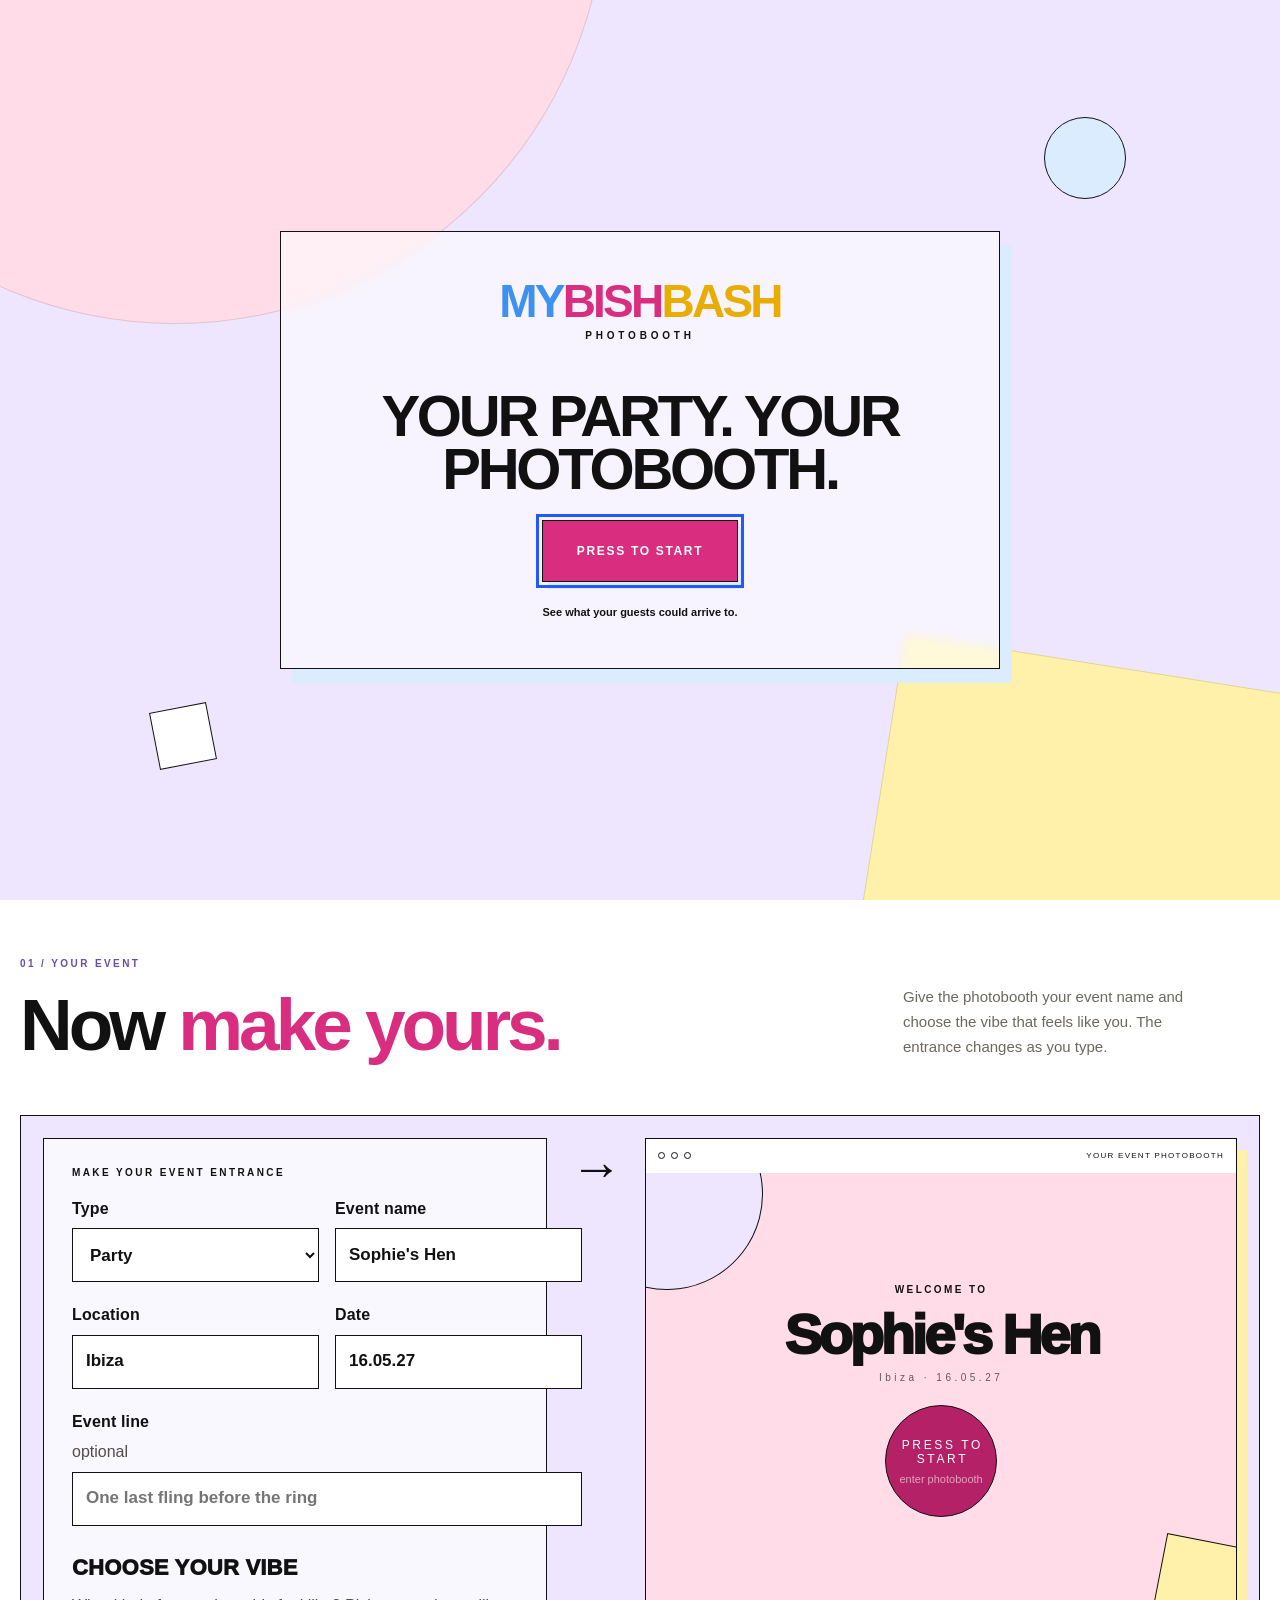
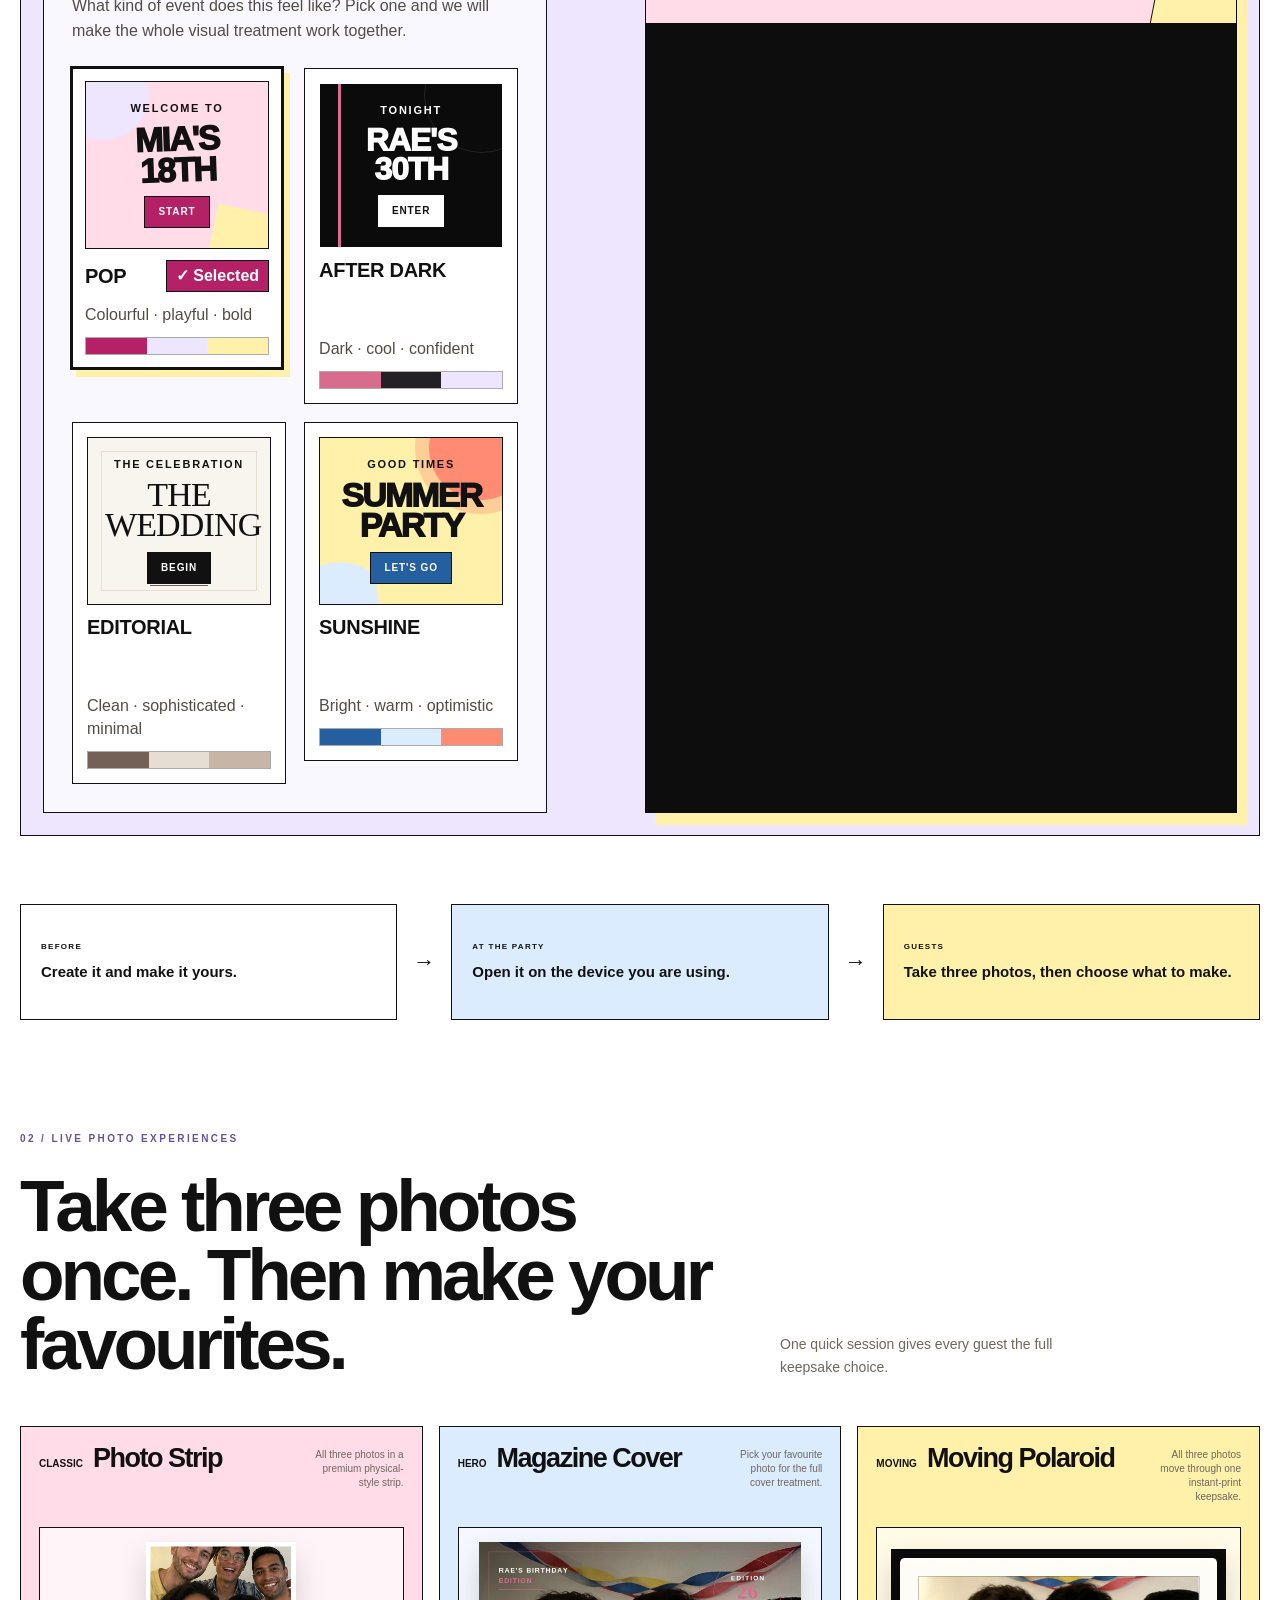
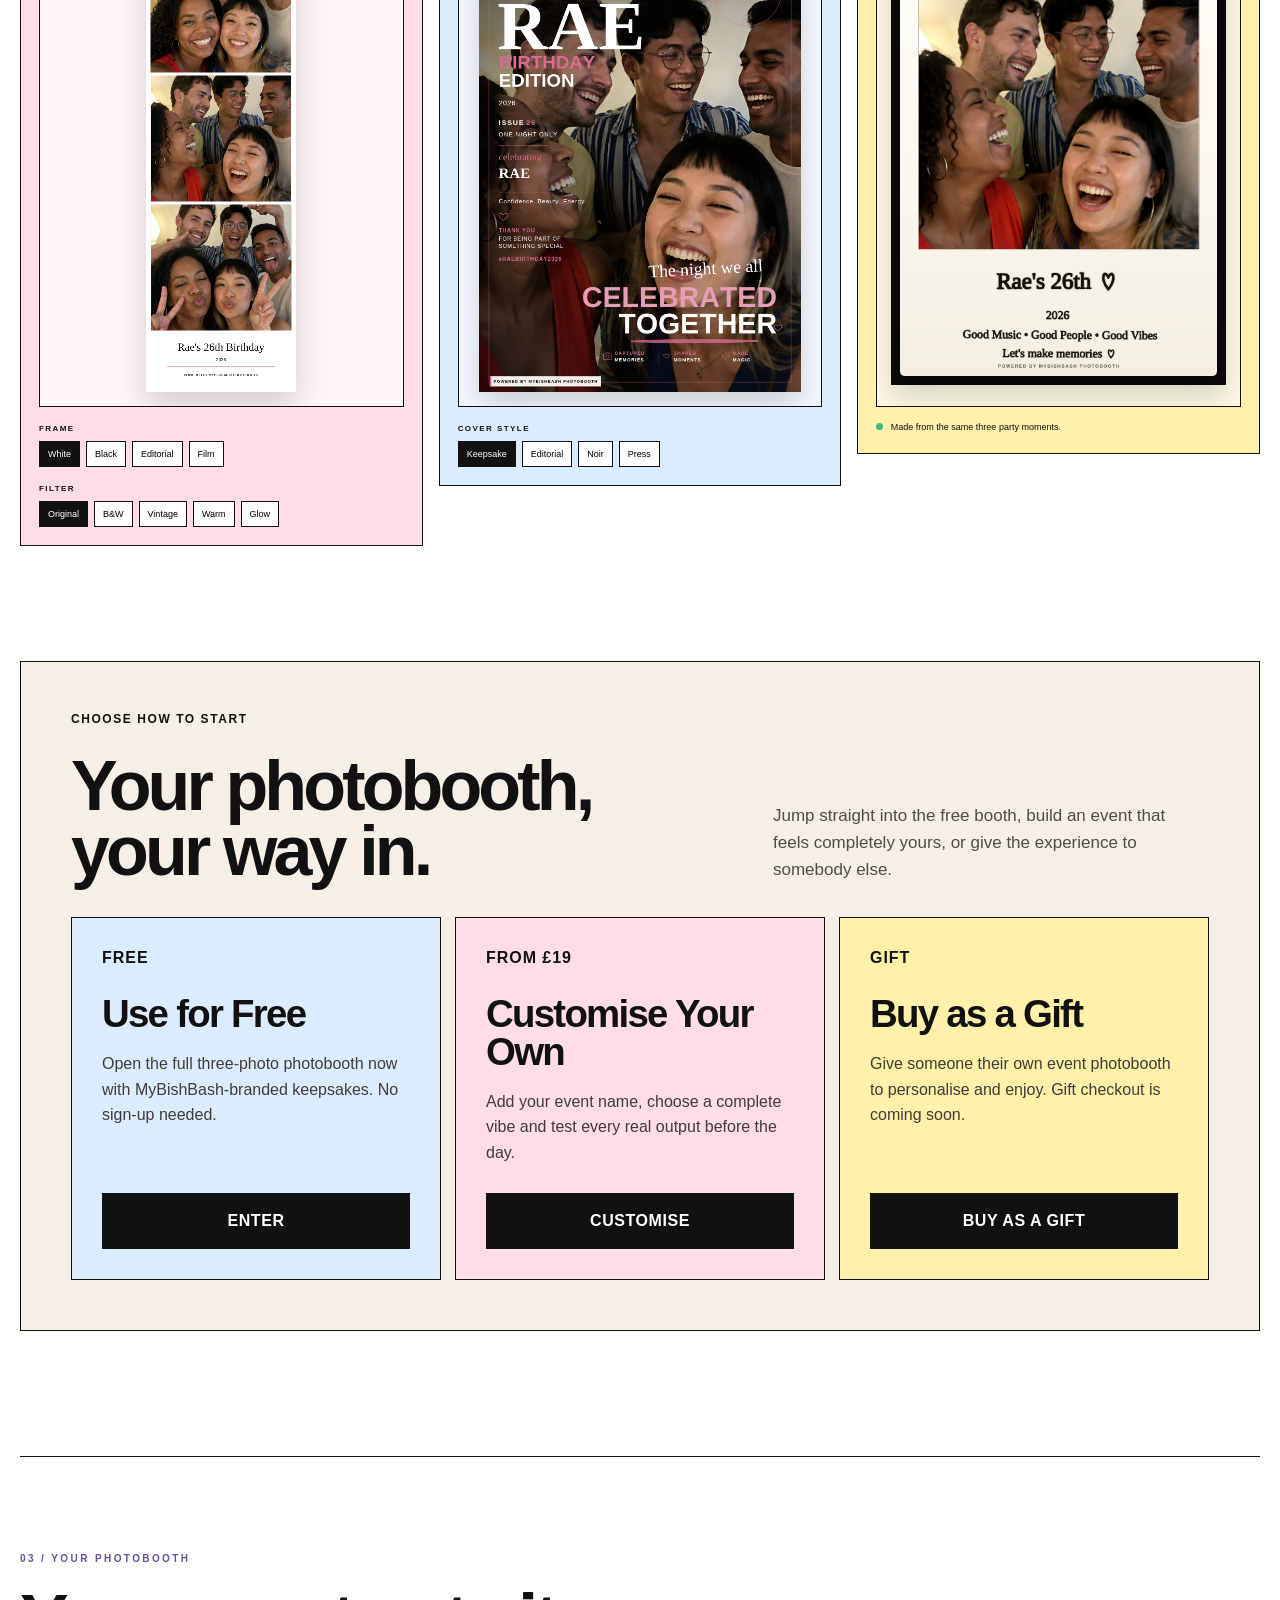
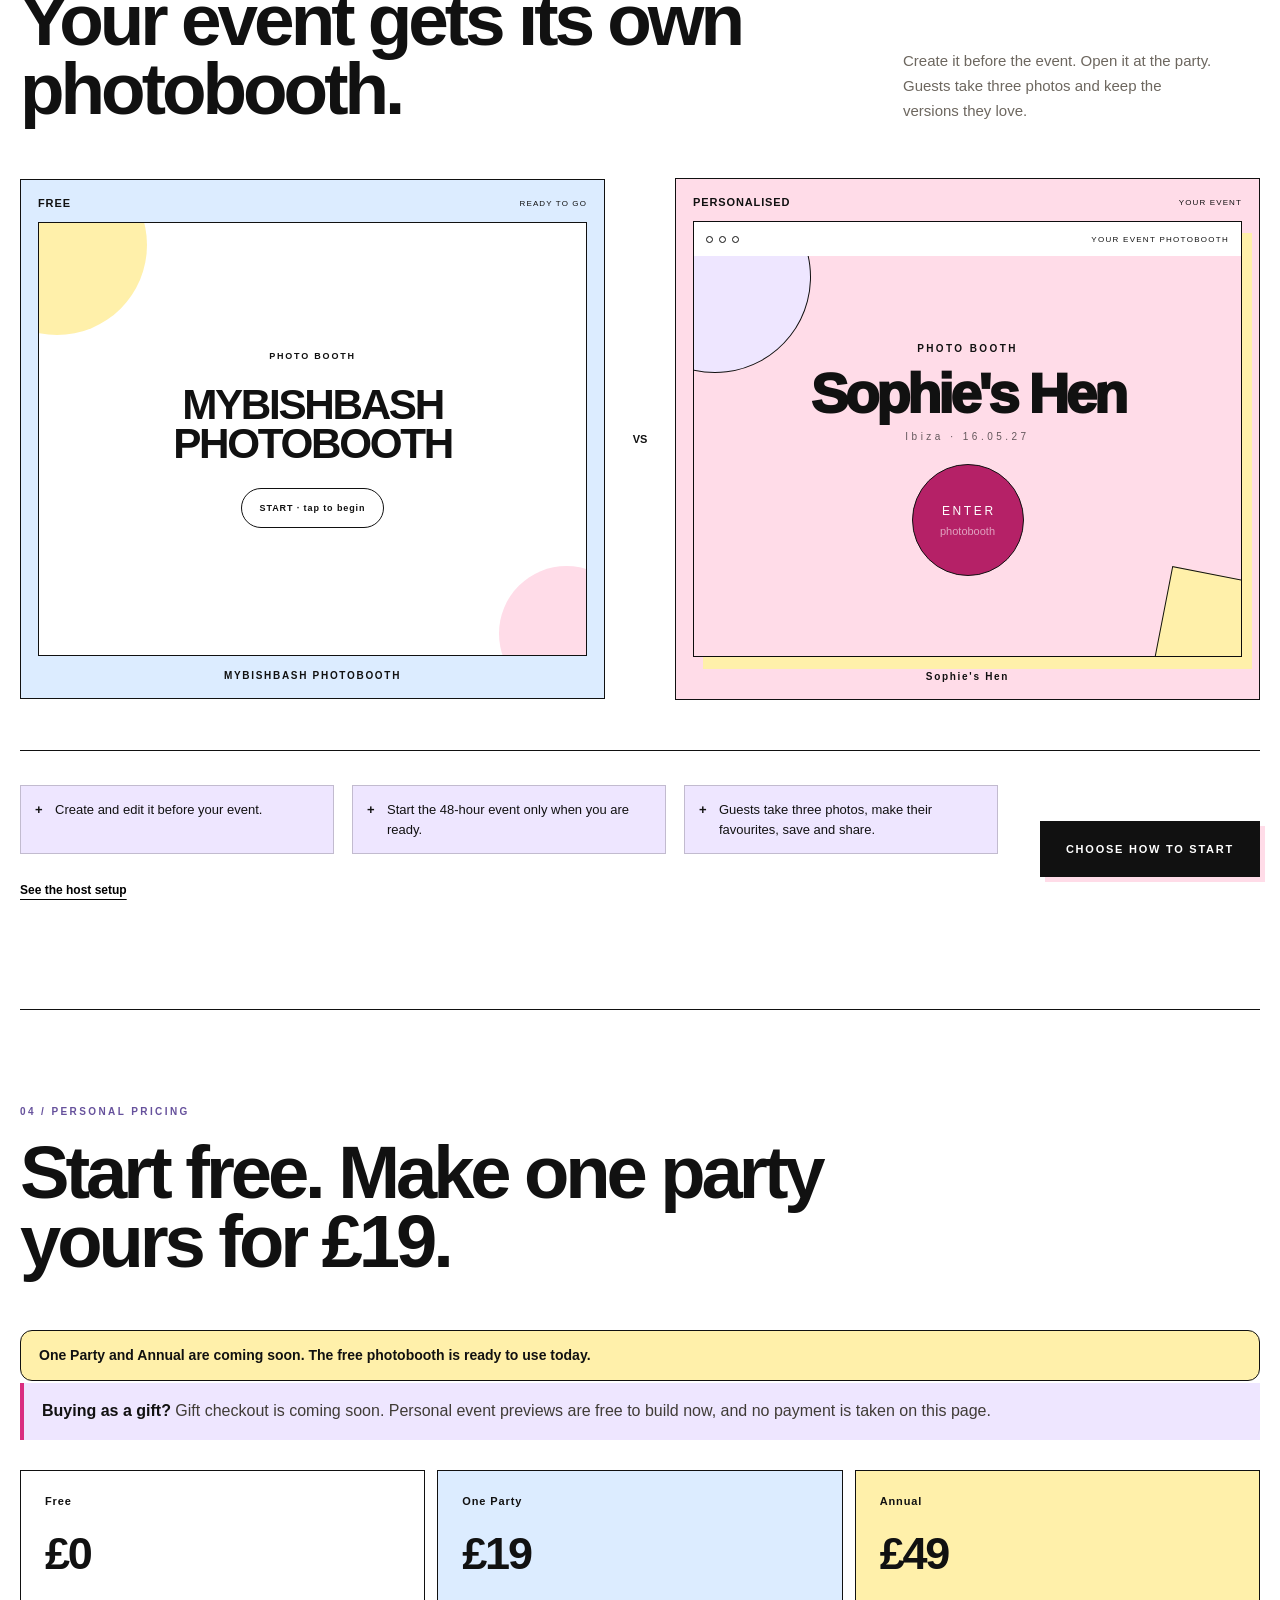
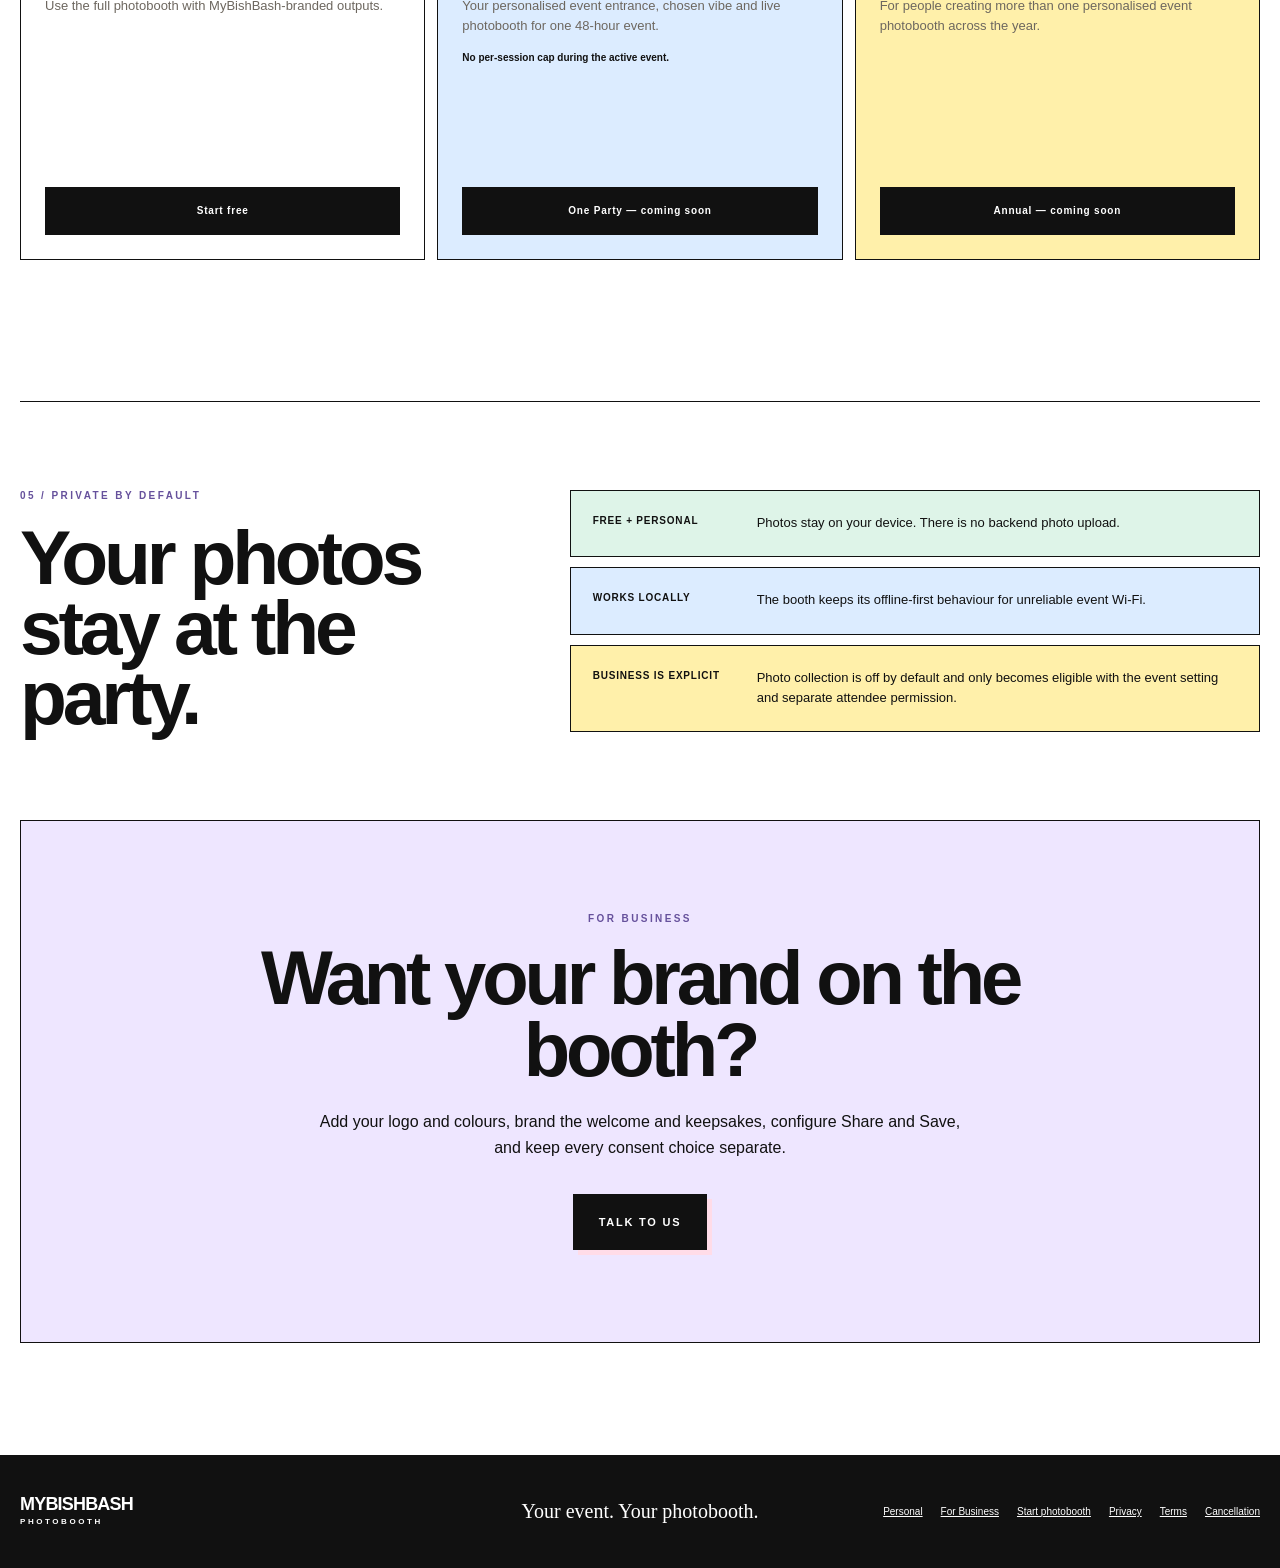
==== index.html @ 63af2d66 "Restore ONE_EVENT to £19 (founder decision, provisional) + consolidate both audits - ONE_EVENT amoun" ====
<!doctype html>
<html lang="en">
<head>
  <meta charset="utf-8" />
  <meta name="viewport" content="width=device-width, initial-scale=1, viewport-fit=cover" />
  <meta name="theme-color" content="#ffffff" />
  <meta name="apple-mobile-web-app-capable" content="yes" />
  <meta name="apple-mobile-web-app-status-bar-style" content="default" />
  <meta name="apple-mobile-web-app-title" content="MyBishBash Photobooth" />
  <meta name="description" content="Create a personalised photobooth for your event, open it at the party, and let guests make and share photo strips, moving Polaroids and magazine covers." />
  <!-- Business contact: the single source of truth. Edit here and nowhere else -
       app.js reads these and upgrades every "Talk to us" control. Supply an
       email or url and the controls become real links automatically; with
       neither, they fall back to the on-page contact block, which is why they
       point at #businessContact in the markup and can never 404. -->
  <meta name="business-contact-email" content="photobooth@mybishbash.app" />
  <meta name="business-contact-url" content="" />
  <meta name="business-contact-address" content="3A Beryl Court" />
  <meta name="photobooth-api-base" content="" />

  <!-- The site origin, in one place. PB-15 repoints this to
       https://mybishbash.app/photobooth/ at cut-over.

       The absolute URLs below MUST stay static rather than being written by
       app.js: Facebook, WhatsApp, Slack, iMessage and X do not execute
       JavaScript, so a JS-written og:url or og:image is invisible to exactly
       the surfaces this metadata exists to serve. They are therefore the one
       deliberate duplication of the origin, and app.js asserts at boot that
       they still agree with site-origin so the two cannot drift silently.
       PB-15 must update: canonical, og:url, og:image, twitter:image. -->
  <meta name="site-origin" content="https://raes-photo-booth.vercel.app" />
  <link rel="canonical" href="https://raes-photo-booth.vercel.app/" />

  <meta property="og:type" content="website" />
  <meta property="og:site_name" content="MyBishBash Photobooth" />
  <meta property="og:title" content="MyBishBash Photobooth — your event, your photobooth." />
  <meta property="og:description" content="Create your event photobooth, open it at the party, and let guests make and share photo strips, moving Polaroids and magazine covers." />
  <meta property="og:url" content="https://raes-photo-booth.vercel.app/" />
  <meta property="og:image" content="https://raes-photo-booth.vercel.app/assets/og-image.jpg" />
  <meta property="og:image:width" content="1200" />
  <meta property="og:image:height" content="630" />
  <meta property="og:image:alt" content="A personalised MyBishBash event photobooth with a photo strip, magazine cover and moving Polaroid." />
  <meta name="twitter:card" content="summary_large_image" />
  <meta name="twitter:title" content="MyBishBash Photobooth — your event, your photobooth." />
  <meta name="twitter:description" content="Create your event photobooth, open it at the party, and let guests make and share photo strips, moving Polaroids and magazine covers." />
  <meta name="twitter:image" content="https://raes-photo-booth.vercel.app/assets/og-image.jpg" />

  <link rel="manifest" href="manifest.webmanifest" />
  <link rel="apple-touch-icon" href="icons/icon-192.png" />
  <link rel="stylesheet" href="styles.css" />
  <title>MyBishBash Photobooth — your event, your photobooth.</title>
</head>
<body>
<a class="skip-link" href="#app">Skip to content</a>
<main id="app" tabindex="-1">

<p id="storageNotice" class="storage-notice" role="status" aria-live="polite" hidden></p>

<section id="siteEntrance" class="site-entrance" aria-labelledby="siteEntranceTitle" hidden>
  <div class="site-entrance-shape entrance-shape-one" aria-hidden="true"></div>
  <div class="site-entrance-shape entrance-shape-two" aria-hidden="true"></div>
  <div class="site-entrance-panel">
    <div class="entrance-wordmark" aria-label="MyBishBash Photobooth">
      <span><b>MY</b><b>BISH</b><b>BASH</b></span>
      <small>PHOTOBOOTH</small>
    </div>
    <p id="siteEntranceTitle">YOUR PARTY. YOUR PHOTOBOOTH.</p>
    <button id="siteEntranceStart" type="button">PRESS TO START</button>
    <small>See what your guests could arrive to.</small>
  </div>
</section>

<div id="cameraError" class="camera-error" role="alertdialog" aria-labelledby="cameraErrorHeading" aria-describedby="cameraErrorBody" hidden>
  <div class="camera-error-panel">
    <h2 id="cameraErrorHeading"></h2>
    <p id="cameraErrorBody"></p>
    <p id="cameraErrorHint" class="camera-error-hint" hidden></p>
    <div class="camera-error-actions">
      <button id="cameraErrorRetry" class="product-cta" type="button">TRY AGAIN</button>
      <button id="cameraErrorBack" class="product-link" type="button">Back</button>
    </div>
  </div>
</div>

<section id="landing" class="screen active landing-screen product-surface">
  <header class="site-nav" aria-label="Main navigation">
    <a class="wordmark" href="./" data-product-route="personal" aria-label="MyBishBash Photobooth home">
      <span><b>MY</b><b>BISH</b><b>BASH</b></span>
      <small>PHOTOBOOTH</small>
    </a>
    <nav class="audience-nav" aria-label="Choose product">
      <a href="./" data-product-route="personal" aria-current="page">Personal</a>
      <span aria-hidden="true">|</span>
      <a href="business" data-product-route="business">For Business</a>
    </nav>
    <button class="nav-start" data-start-photobooth type="button">Start</button>
  </header>

  <div class="landing-content">
    <section class="hero-section page-section" aria-labelledby="heroTitle">
      <div class="hero-copy">
        <p class="product-kicker hero-kicker">FOR PERSONAL EVENTS</p>
        <h1 id="heroTitle" aria-label="Your party. Your photobooth.">Your party.<br>Your <span>photobooth.</span></h1>
        <p class="hero-proposition">Create a personalised photobooth for your event, open it at the party, and let guests make and share their favourites.</p>
        <div class="hero-actions">
          <button class="product-cta hero-start" data-start-photobooth type="button">
            <svg aria-hidden="true" viewBox="0 0 28 22" focusable="false"><path d="M2 6.5h5l2-3h10l2 3h5v14H2z"></path><circle cx="14" cy="13.5" r="4.5"></circle></svg>
            <span>START PHOTOBOOTH</span>
          </button>
        </div>
        <p class="trust-line">Free to try · No sign-up · Photos stay on your device</p>
        <p class="entrance-connection">Your guests could arrive like this. <a href="#makeYours">Now make yours.</a></p>
        <div class="hero-benefits" aria-label="Photobooth benefits">
          <span>Use a suitable phone or tablet</span>
          <span>Guests use it themselves</span>
          <span>Save &amp; share</span>
          <span>No hired booth hardware</span>
        </div>
      </div>

      <div class="hero-visual hero-collage" aria-label="Real MyBishBash photo strip, magazine cover and moving Polaroid examples">
        <span class="collage-shape collage-pink" aria-hidden="true"></span>
        <span class="collage-shape collage-blue" aria-hidden="true"></span>
        <span class="collage-shape collage-yellow" aria-hidden="true"></span>
        <canvas id="heroStripCanvas" class="hero-output hero-output-strip" role="img" aria-label="Example MyBishBash photo strip"></canvas>
        <canvas id="heroMagazineCanvas" class="hero-output hero-output-magazine" role="img" aria-label="Example MyBishBash magazine cover"></canvas>
        <canvas id="heroPolaroidCanvas" class="hero-output hero-output-polaroid" role="img" aria-label="Example MyBishBash Moving Polaroid"></canvas>
        <span class="collage-badge" aria-hidden="true">LIVE AT<br>YOUR PARTY</span>
        <span class="collage-doodle collage-heart" aria-hidden="true">♡</span>
        <span class="collage-doodle collage-star" aria-hidden="true">✦</span>
        <span class="collage-doodle collage-rays" aria-hidden="true">///</span>
      </div>
    </section>

    <section id="makeYours" class="transformation-section page-section" aria-labelledby="transformTitle">
      <div class="section-heading-row">
        <div>
          <p class="section-number">01 / YOUR EVENT</p>
          <h2 id="transformTitle">Now <span>make yours.</span></h2>
        </div>
        <p>Give the photobooth your event name and choose the vibe that feels like you. The entrance changes as you type.</p>
      </div>

      <div class="input-story event-creation-story">
        <form id="landingEventForm" class="event-demo-form" aria-label="Create an example event photobooth">
          <p class="micro-label">MAKE YOUR EVENT ENTRANCE</p>
          <div class="event-demo-fields">
            <label>Type
              <select id="landingEventType">
                <option value="party" selected>Party</option>
                <option value="birthday">Birthday</option>
                <option value="wedding">Wedding</option>
                <option value="baby-shower">Baby Shower</option>
                <option value="anniversary">Anniversary</option>
                <option value="graduation">Graduation</option>
                <option value="other">Other</option>
              </select>
            </label>
            <label>Event name<input id="landingEventName" type="text" maxlength="64" value="Sophie's Hen"></label>
            <label>Location<input id="landingEventLocation" type="text" maxlength="48" value="Ibiza"></label>
            <label>Date<input id="landingEventDate" type="text" maxlength="32" value="16.05.27"></label>
            <label class="event-line-field">Event line <small>optional</small><input id="landingEventLine" type="text" maxlength="72" placeholder="One last fling before the ring"></label>
          </div>
          <fieldset class="theme-picker landing-theme-picker" aria-describedby="landingThemeHelp">
            <legend>CHOOSE YOUR VIBE</legend>
            <p id="landingThemeHelp" class="theme-picker-help">What kind of event does this feel like? Pick one and we will make the whole visual treatment work together.</p>
            <div class="theme-grid landing-theme-grid">
              <div class="theme-choice">
                <input id="landingThemePop" class="theme-radio" name="landingTheme" type="radio" value="pop" data-landing-theme checked>
                <label class="theme-card" for="landingThemePop" data-theme="pop">
                  <span class="theme-mini-event" aria-hidden="true"><span class="theme-mini-shape one"></span><span class="theme-mini-shape two"></span><span class="theme-mini-kicker">WELCOME TO</span><span class="theme-mini-title">MIA'S 18TH</span><span class="theme-mini-button">START</span></span>
                  <span class="theme-card-head"><strong>POP</strong><span class="theme-selected" aria-hidden="true">&#10003; Selected</span></span>
                  <span class="theme-description">Colourful · playful · bold</span>
                  <span class="theme-colours" aria-hidden="true"><i></i><i></i><i></i></span>
                </label>
              </div>
              <div class="theme-choice">
                <input id="landingThemeAfterDark" class="theme-radio" name="landingTheme" type="radio" value="after-dark" data-landing-theme>
                <label class="theme-card" for="landingThemeAfterDark" data-theme="after-dark">
                  <span class="theme-mini-event" aria-hidden="true"><span class="theme-mini-shape one"></span><span class="theme-mini-shape two"></span><span class="theme-mini-kicker">TONIGHT</span><span class="theme-mini-title">RAE'S 30TH</span><span class="theme-mini-button">ENTER</span></span>
                  <span class="theme-card-head"><strong>AFTER DARK</strong><span class="theme-selected" aria-hidden="true">&#10003; Selected</span></span>
                  <span class="theme-description">Dark · cool · confident</span>
                  <span class="theme-colours" aria-hidden="true"><i></i><i></i><i></i></span>
                </label>
              </div>
              <div class="theme-choice">
                <input id="landingThemeEditorial" class="theme-radio" name="landingTheme" type="radio" value="editorial" data-landing-theme>
                <label class="theme-card" for="landingThemeEditorial" data-theme="editorial">
                  <span class="theme-mini-event" aria-hidden="true"><span class="theme-mini-shape one"></span><span class="theme-mini-shape two"></span><span class="theme-mini-kicker">THE CELEBRATION</span><span class="theme-mini-title">THE WEDDING</span><span class="theme-mini-button">BEGIN</span></span>
                  <span class="theme-card-head"><strong>EDITORIAL</strong><span class="theme-selected" aria-hidden="true">&#10003; Selected</span></span>
                  <span class="theme-description">Clean · sophisticated · minimal</span>
                  <span class="theme-colours" aria-hidden="true"><i></i><i></i><i></i></span>
                </label>
              </div>
              <div class="theme-choice">
                <input id="landingThemeSunshine" class="theme-radio" name="landingTheme" type="radio" value="sunshine" data-landing-theme>
                <label class="theme-card" for="landingThemeSunshine" data-theme="sunshine">
                  <span class="theme-mini-event" aria-hidden="true"><span class="theme-mini-shape one"></span><span class="theme-mini-shape two"></span><span class="theme-mini-kicker">GOOD TIMES</span><span class="theme-mini-title">SUMMER PARTY</span><span class="theme-mini-button">LET'S GO</span></span>
                  <span class="theme-card-head"><strong>SUNSHINE</strong><span class="theme-selected" aria-hidden="true">&#10003; Selected</span></span>
                  <span class="theme-description">Bright · warm · optimistic</span>
                  <span class="theme-colours" aria-hidden="true"><i></i><i></i><i></i></span>
                </label>
              </div>
            </div>
          </fieldset>
        </form>
        <span class="story-arrow" aria-hidden="true">→</span>
        <div class="booth-browser event-demo-browser">
          <div class="booth-browser-bar" aria-hidden="true"><span></span><span></span><span></span><small>your event photobooth</small></div>
          <div id="landingEventPreview" class="booth-example event-entrance-card" data-theme="pop">
            <p class="eyebrow">WELCOME TO</p>
            <h3 id="landingPreviewTitle">SOPHIE'S HEN</h3>
            <p id="landingPreviewMeta" class="booth-example-date">IBIZA · 16.05.27</p>
            <p id="landingPreviewLine" class="event-preview-line" hidden></p>
            <button id="previewCreatedBooth" class="round-start compact" type="button">
              <span>PRESS TO START</span>
              <small>enter photobooth</small>
            </button>
          </div>
        </div>
      </div>

      <div class="live-party-story" aria-label="How an event photobooth works">
        <article><span>BEFORE</span><strong>Create it and make it yours.</strong></article>
        <i aria-hidden="true">→</i>
        <article><span>AT THE PARTY</span><strong>Open it on the device you are using.</strong></article>
        <i aria-hidden="true">→</i>
        <article><span>GUESTS</span><strong>Take three photos, then choose what to make.</strong></article>
      </div>

      <div class="guest-output-heading">
        <p class="section-number">02 / LIVE PHOTO EXPERIENCES</p>
        <h2>Take three photos once. Then make your favourites.</h2>
        <p>One quick session gives every guest the full keepsake choice.</p>
      </div>

      <div class="output-demo-grid">
        <article class="output-demo-card strip-demo-card">
          <div class="demo-card-head">
            <div><span>CLASSIC</span><h3>Photo Strip</h3></div>
            <p>All three photos in a premium physical-style strip.</p>
          </div>
          <div class="demo-canvas-stage strip-stage"><canvas id="landingStripCanvas"></canvas></div>
          <div class="demo-control-group">
            <span>FRAME</span>
            <div class="demo-chip-row">
              <button class="active" data-demo-frame="white" type="button">White</button>
              <button data-demo-frame="black" type="button">Black</button>
              <button data-demo-frame="editorial" type="button">Editorial</button>
              <button data-demo-frame="film" type="button">Film</button>
            </div>
          </div>
          <div class="demo-control-group">
            <span>FILTER</span>
            <div class="demo-chip-row">
              <button class="active" data-demo-filter="original" type="button">Original</button>
              <button data-demo-filter="bw" type="button">B&amp;W</button>
              <button data-demo-filter="vintage" type="button">Vintage</button>
              <button data-demo-filter="warm" type="button">Warm</button>
              <button data-demo-filter="glow" type="button">Glow</button>
            </div>
          </div>
        </article>

        <article class="output-demo-card magazine-demo-card">
          <div class="demo-card-head">
            <div><span>HERO</span><h3>Magazine Cover</h3></div>
            <p>Pick your favourite photo for the full cover treatment.</p>
          </div>
          <div class="demo-canvas-stage"><canvas id="landingMagazineCanvas"></canvas></div>
          <div class="demo-control-group">
            <span>COVER STYLE</span>
            <div class="demo-chip-row">
              <button class="active" data-demo-template="keepsake" type="button">Keepsake</button>
              <button data-demo-template="editorial" type="button">Editorial</button>
              <button data-demo-template="noir" type="button">Noir</button>
              <button data-demo-template="press" type="button">Press</button>
            </div>
          </div>
        </article>

        <article class="output-demo-card polaroid-demo-card">
          <div class="demo-card-head">
            <div><span>MOVING</span><h3>Moving Polaroid</h3></div>
            <p>All three photos move through one instant-print keepsake.</p>
          </div>
          <div class="demo-canvas-stage"><canvas id="landingPolaroidCanvas"></canvas></div>
          <p class="motion-note"><span aria-hidden="true"></span> Made from the same three party moments.</p>
        </article>
      </div>

      <section id="personalPaths" class="personal-entry-paths" aria-labelledby="personalPathsTitle">
        <div class="personal-entry-intro">
          <p class="micro-label">CHOOSE HOW TO START</p>
          <h2 id="personalPathsTitle">Your photobooth, your way in.</h2>
          <p>Jump straight into the free booth, build an event that feels completely yours, or give the experience to somebody else.</p>
        </div>
        <div class="personal-entry-grid">
          <article class="personal-entry-card free-path">
            <span>FREE</span>
            <h3>Use for Free</h3>
            <p>Open the full three-photo photobooth now with MyBishBash-branded keepsakes. No sign-up needed.</p>
            <button data-start-photobooth type="button">ENTER</button>
          </article>
          <article class="personal-entry-card customise-path">
            <span>FROM £19</span>
            <h3>Customise Your Own</h3>
            <p>Add your event name, choose a complete vibe and test every real output before the day.</p>
            <button id="openPersonalSetupSecondary" type="button">CUSTOMISE</button>
          </article>
          <article class="personal-entry-card gift-path">
            <span>GIFT</span>
            <h3>Buy as a Gift</h3>
            <p>Give someone their own event photobooth to personalise and enjoy. Gift checkout is coming soon.</p>
            <a href="#giftAccess">BUY AS A GIFT</a>
          </article>
        </div>
      </section>
    </section>

    <section class="personal-value-section page-section" aria-labelledby="personalValueTitle">
      <div class="section-heading-row">
        <div>
          <p class="section-number">03 / YOUR PHOTOBOOTH</p>
          <h2 id="personalValueTitle">Your event gets its own photobooth.</h2>
        </div>
        <p>Create it before the event. Open it at the party. Guests take three photos and keep the versions they love.</p>
      </div>
      <div class="compare-grid">
        <article class="compare-card free-compare">
          <div class="compare-label"><span>FREE</span><small>READY TO GO</small></div>
          <div class="free-welcome-demo" aria-label="Free MyBishBash Photobooth welcome">
            <p>PHOTO BOOTH</p>
            <h3>MYBISHBASH<br>PHOTOBOOTH</h3>
            <span>START · tap to begin</span>
          </div>
          <strong>MYBISHBASH PHOTOBOOTH</strong>
        </article>
        <div class="compare-versus" aria-hidden="true">VS</div>
        <article class="compare-card personal-compare">
          <div class="compare-label"><span>PERSONALISED</span><small>YOUR EVENT</small></div>
          <div class="booth-browser personal-welcome-browser">
            <div class="booth-browser-bar" aria-hidden="true">
              <span></span><span></span><span></span>
              <small>your event photobooth</small>
            </div>
            <div class="booth-example">
              <p class="eyebrow">PHOTO BOOTH</p>
              <h3 id="personalCompareTitle">Sophie’s Hen</h3>
              <p id="personalCompareMeta" class="booth-example-date">IBIZA · 16.05.27</p>
              <button id="previewExampleBooth" class="round-start compact" type="button">
                <span>ENTER</span>
                <small>photobooth</small>
              </button>
            </div>
          </div>
          <strong id="personalCompareLabel">SOPHIE’S HEN</strong>
        </article>
      </div>
      <div class="personal-proof">
        <div class="personal-proof-copy">
          <ul>
            <li>Create and edit it before your event.</li>
            <li>Start the 48-hour event only when you are ready.</li>
            <li>Guests take three photos, make their favourites, save and share.</li>
          </ul>
          <button id="openPersonalSetup" class="product-link" type="button">See the host setup</button>
        </div>
        <a class="product-cta" href="#personalPaths">CHOOSE HOW TO START</a>
      </div>
    </section>

    <section id="pricing" class="pricing-section page-section" aria-labelledby="pricingTitle">
      <p class="section-number">04 / PERSONAL PRICING</p>
      <h2 id="pricingTitle">Start free. Make one party yours for £19.</h2>
      <p id="pricingNotice" class="pricing-notice" role="status" hidden>One Party and Annual are coming soon. The free photobooth is ready to use today.</p>
      <p id="giftAccess" class="gift-availability"><strong>Buying as a gift?</strong> Gift checkout is coming soon. Personal event previews are free to build now, and no payment is taken on this page.</p>
      <div class="pricing-grid">
        <article class="price-card">
          <p>Free</p>
          <h3>£0</h3>
          <span>Use the full photobooth with MyBishBash-branded outputs.</span>
          <button data-start-photobooth type="button">Start free</button>
        </article>
        <article class="price-card one-party-card">
          <p>One Party</p>
          <h3>£19</h3>
          <span>Your personalised event entrance, chosen vibe and live photobooth for one 48-hour event.</span>
          <small>No per-session cap during the active event.</small>
          <button data-checkout-plan="ONE_EVENT" type="button">One Party — coming soon</button>
        </article>
        <article class="price-card">
          <p>Annual</p>
          <h3>£49</h3>
          <span>For people creating more than one personalised event photobooth across the year.</span>
          <button data-checkout-plan="PERSONAL_12_MONTH" type="button">Annual — coming soon</button>
        </article>
      </div>
      <div id="checkoutStatus" class="checkout-status" role="status" aria-live="polite"></div>
      <div id="restoreAccessSection">
      <button id="restoreAccessBtn" class="restore-link" type="button">Restore Personal access</button>
      <form id="restoreAccessForm" class="restore-form" hidden>
        <label for="restoreEmail">Email used at checkout</label>
        <div><input id="restoreEmail" type="email" inputmode="email" autocomplete="email" maxlength="254"><button id="requestRestoreBtn" type="button">Send restore link</button></div>
        <label for="restoreCode">Your access code</label>
        <div><input id="restoreCode" type="text" autocomplete="one-time-code" maxlength="96"><button type="submit">Restore</button></div>
        <small>We respond the same way whether or not an address exists. Access is granted only after the server verifies a completed purchase.</small>
      </form>
      </div>
    </section>

    <section class="privacy-section page-section" aria-labelledby="privacyTitle">
      <div>
        <p class="section-number">05 / PRIVATE BY DEFAULT</p>
        <h2 id="privacyTitle">Your photos stay at the party.</h2>
      </div>
      <div class="privacy-points">
        <p><strong>Free + Personal</strong><span>Photos stay on your device. There is no backend photo upload.</span></p>
        <p><strong>Works locally</strong><span>The booth keeps its offline-first behaviour for unreliable event Wi-Fi.</span></p>
        <p><strong>Business is explicit</strong><span>Photo collection is off by default and only becomes eligible with the event setting and separate attendee permission.</span></p>
      </div>
    </section>

    <section class="business-teaser page-section">
      <p class="product-kicker">FOR BUSINESS</p>
      <h2>Want your brand on the booth?</h2>
      <p>Add your logo and colours, brand the welcome and keepsakes, configure Share and Save, and keep every consent choice separate.</p>
      <a class="product-cta" data-business-contact href="#businessContact">TALK TO US</a>
    </section>
  </div>

  <footer class="site-footer">
    <a class="wordmark inverse" href="./" data-product-route="personal"><span><b>MY</b><b>BISH</b><b>BASH</b></span><small>PHOTOBOOTH</small></a>
    <p>Your event. Your photobooth.</p>
    <nav><a href="./" data-product-route="personal">Personal</a><a href="business" data-product-route="business">For Business</a><button data-start-photobooth type="button">Start photobooth</button><a href="/privacy.html">Privacy</a><a href="/terms.html">Terms</a><a href="/refunds.html">Cancellation</a></nav>
  </footer>
</section>

<section id="business" class="screen business-screen product-surface">
  <header class="site-nav business-nav" aria-label="Business navigation">
    <a class="wordmark" href="./" data-product-route="personal"><span><b>MY</b><b>BISH</b><b>BASH</b></span><small>PHOTOBOOTH</small></a>
    <nav class="audience-nav">
      <a href="./" data-product-route="personal">Personal</a>
      <span aria-hidden="true">|</span>
      <a href="business" data-product-route="business" aria-current="page">For Business</a>
    </nav>
    <a class="nav-start business-contact-link" data-business-contact href="#businessContact">Talk to us</a>
  </header>

  <div class="business-content">
    <section class="business-hero page-section" aria-labelledby="businessTitle">
      <div>
        <p class="product-kicker">MYBISHBASH FOR BUSINESS</p>
        <h1 id="businessTitle">Want your brand on the booth?</h1>
        <p>Build a branded photobooth activation with real event controls—not a fixed one-size-fits-all flow.</p>
        <a class="product-cta" data-business-contact href="#businessContact">TALK TO US</a>
      </div>
      <div class="business-audience-list" aria-label="Who Business is for">
        <span>BRANDS</span><span>VENUES</span><span>EVENT AGENCIES</span><span>COMPANIES</span><span>SCHOOLS</span><span>ORGANISERS</span>
      </div>
    </section>

    <section class="brand-lab page-section" aria-labelledby="brandLabTitle">
      <div class="brand-lab-copy">
        <p class="section-number">01 / BRAND THE REAL OUTPUT</p>
        <h2 id="brandLabTitle">Your brand’s photobooth.</h2>
        <p>Preview brand-safe controls against the real Magazine renderer. Uploaded assets remain separate from guest photographs.</p>
        <div class="brand-fields">
          <label>Organisation name<input id="businessBrandName" type="text" value="Northstar Studio" maxlength="48"></label>
          <div class="brand-colours">
            <label>Primary colour<input id="businessPrimary" type="color" value="#2357ff"></label>
            <label>Accent colour<input id="businessSecondary" type="color" value="#ffcf33"></label>
          </div>
          <label class="brand-file">Logo preview <input id="businessLogo" type="file" accept="image/png,image/jpeg,image/svg+xml"><small>PNG or JPG recommended. SVG is accepted only after safe validation. Maximum 2 MB.</small></label>
          <p id="businessLogoStatus" class="field-status" role="status" aria-live="polite"></p>
        </div>
      </div>
      <div class="business-preview-wrap"><canvas id="businessPreviewCanvas"></canvas><p>Live renderer preview</p></div>
    </section>

    <section class="business-capabilities page-section" aria-labelledby="businessCapabilitiesTitle">
      <p class="section-number">02 / BEYOND WHITE-LABELLING</p>
      <h2 id="businessCapabilitiesTitle">Configure the event you’re actually running.</h2>
      <div class="capability-cards">
        <article><span>BRAND</span><h3>Booth + outputs</h3><p>Welcome screen, Tap to Begin, Strip, Magazine and Moving Polaroid, with optional white-labelling and bespoke templates later.</p></article>
        <article><span>DELIVERY</span><h3>Share, save or email</h3><p>Choose immediate Share/Save or a configured delivery flow. Free and Personal keep normal Share and Save.</p></article>
        <article><span>DATA</span><h3>Useful, not a giant CRM</h3><p>Event-level attendee and consent records, with a simple export for the organiser.</p></article>
      </div>
    </section>

    <section class="activation-builder page-section" aria-labelledby="activationTitle">
      <div class="activation-intro">
        <p class="section-number">03 / EVENT FLOW</p>
        <h2 id="activationTitle">Every event can make its own choices.</h2>
        <p>This public preview shows the independent switches the Business architecture supports. Nothing is pre-ticked for an attendee.</p>
      </div>
      <div class="activation-grid">
        <fieldset class="config-panel">
          <legend>ORGANISER CONFIGURATION</legend>
          <label class="toggle"><input id="businessCollectEmail" type="checkbox"><span>Collect email address</span></label>
          <label class="toggle"><input id="businessRequireEmail" type="checkbox"><span>Require email before completion</span></label>
          <label class="toggle"><input id="businessAllowShare" type="checkbox" checked><span>Show Share button</span></label>
          <label class="toggle"><input id="businessAllowSave" type="checkbox" checked><span>Show Save/download</span></label>
          <label class="toggle"><input id="businessMarketingConsent" type="checkbox"><span>Offer marketing opt-in</span></label>
          <label class="toggle"><input id="businessPublicityConsent" type="checkbox"><span>Ask for publicity/photo-use permission</span></label>
          <label class="toggle"><input id="businessCollectPhotos" type="checkbox"><span>Collect consented photos</span></label>
          <p class="config-warning">Photo collection stays off by default. Enabling it does not replace the attendee’s separate permission.</p>
        </fieldset>

        <div class="guest-form-preview">
          <p class="micro-label">ATTENDEE VIEW</p>
          <h3>Your photo is ready</h3>
          <label id="businessEmailPreview">Email address<input type="email" inputmode="email" placeholder="you@example.com"></label>
          <label id="businessMarketingPreview" class="consent-line"><input type="checkbox"> <span>I’d like to hear about news and offers from <b>Northstar Studio</b>.</span></label>
          <label id="businessPublicityPreview" class="consent-line"><input type="checkbox"> <span>I give <b>Northstar Studio</b> permission to use my photographs from this event for promotional purposes.</span></label>
          <small>The wording and version are stored with each recorded choice. Giving an email never implies marketing or photo-use consent.</small>
          <div class="guest-actions"><button type="button">Share</button><button type="button">Save</button></div>
        </div>
      </div>
    </section>

    <section class="business-privacy page-section" aria-labelledby="businessPrivacyTitle">
      <p class="section-number">04 / DATA BOUNDARIES</p>
      <h2 id="businessPrivacyTitle">Local-first remains the default.</h2>
      <div class="privacy-flow">
        <div><strong>FREE + PERSONAL</strong><span>Photos stay on the device</span></div>
        <i aria-hidden="true"></i>
        <div><strong>BUSINESS</strong><span>Collection must be enabled</span></div>
        <i aria-hidden="true"></i>
        <div><strong>ATTENDEE</strong><span>Separate permission must be given</span></div>
        <i aria-hidden="true"></i>
        <div><strong>ONLY THEN</strong><span>The authorised output can upload</span></div>
      </div>
      <p class="legal-note">Consent wording must be configured and reviewed for the organisation and use case. Marketing consent and photo-publicity permission are separate decisions.</p>
    </section>

    <section id="businessContact" class="business-contact page-section" aria-labelledby="businessContactTitle">
      <p class="product-kicker">GET IN TOUCH</p>
      <h2 id="businessContactTitle">Talk to us about your event.</h2>
      <p>Tell us the event, the venue and roughly how many people, and we will come back to you.</p>
      <address id="businessContactDetails" class="business-contact-details"></address>
    </section>

    <section class="business-final page-section">
      <p class="product-kicker">FOR YOUR NEXT EVENT</p>
      <h2>Build the booth around the activation.</h2>
      <p>Brand the experience, choose how guests receive it, and collect only what the event has genuinely configured and earned permission to use.</p>
      <a class="product-cta" data-business-contact href="#businessContact">TALK TO US</a>
    </section>
  </div>

  <footer class="site-footer business-footer">
    <a class="wordmark inverse" href="./" data-product-route="personal"><span><b>MY</b><b>BISH</b><b>BASH</b></span><small>PHOTOBOOTH</small></a>
    <p>Business photobooths, configured event by event.</p>
    <nav><a href="./" data-product-route="personal">Personal</a><a href="business" data-product-route="business">For Business</a><a href="/privacy.html">Privacy</a><a href="/terms.html">Terms</a><a href="/refunds.html">Cancellation</a></nav>
  </footer>
</section>

<section id="welcome" class="screen welcome-screen booth-surface">
  <div class="booth-corner-actions">
    <button id="backToProduct" class="settings-link back-link" type="button">BACK TO WEBSITE</button>
    <button id="openSettings" class="settings-link host-only" type="button">EDIT EVENT</button>
  </div>
  <div class="welcome-inner">
    <p class="eyebrow" id="welcomeEyebrow">WELCOME TO</p>
    <h1 id="welcomeTitle">Your Celebration</h1>
    <p id="welcomeDate" class="welcome-date"></p>
    <p id="welcomeEventLine" class="welcome-event-line" hidden></p>
    <p id="welcomeEndedMessage" class="welcome-ended-message" hidden>This event has ended. Keepsakes already saved on this device are still available to the host.</p>
    <div id="welcomePinPanel" class="welcome-pin-panel" hidden>
      <p id="welcomePinMessage">This photobooth is just for this event’s guests.</p>
      <form id="welcomePinForm">
        <label for="welcomePinInput">Guest PIN</label>
        <div><input id="welcomePinInput" type="password" inputmode="numeric" autocomplete="one-time-code" pattern="[0-9]{4}" maxlength="4" aria-describedby="welcomePinStatus"><button type="submit">ENTER</button></div>
      </form>
      <p id="welcomePinStatus" role="status" aria-live="polite"></p>
    </div>
    <button id="startBtn" class="round-start" type="button">
      <span id="startLabelText">ENTER</span>
      <small id="startHintText">photobooth</small>
    </button>
    <section id="hostEventControls" class="host-event-controls host-only" aria-labelledby="hostEventStatusLabel">
      <p id="hostEventStatusLabel">HOST PREVIEW</p>
      <p id="hostEventStatusText">Preview the guest experience. Your event clock has not started.</p>
      <div>
        <button id="previewEventBtn" class="secondary-btn" type="button">TEST CAMERA &amp; OUTPUTS</button>
        <button id="activateEventBtn" class="primary-btn" type="button">START EVENT</button>
      </div>
    </section>
    <p id="welcomePoweredBy" class="booth-powered">Powered by MyBishBash Photobooth</p>
  </div>
</section>

<section id="camera" class="screen camera-screen booth-surface">
  <div class="camera-wrap">
    <video id="video" autoplay playsinline muted></video>
    <canvas id="captureCanvas" hidden></canvas>
    <canvas id="motionCanvas" hidden></canvas>
    <div class="camera-shade"></div>
    <div id="stripFramingGuide" class="strip-framing-guide" hidden aria-hidden="true"><span>STRIP CROP</span></div>
    <div class="camera-top">
      <span><b id="cameraExperienceLabel">YOUR PHOTOBOOTH</b><small id="shotLabel" role="status" aria-live="polite" aria-atomic="true">PHOTO 1 / 3</small></span>
      <button id="cancelCapture" class="plain-btn" type="button">CANCEL</button>
    </div>
    <div id="promptText" class="prompt-text"></div>
    <div id="countdown" class="countdown" role="status" aria-live="assertive" aria-atomic="true"></div>
    <div id="flash" class="flash"></div>
    <p class="camera-brand">MYBISHBASH PHOTOBOOTH</p>
  </div>
</section>

<section id="review" class="screen review-screen booth-surface">
  <div id="confettiLayer" class="confetti-layer" aria-hidden="true"></div>
  <div id="hostTestBar" class="host-test-bar" hidden>
    <p><strong>TEST MODE</strong><span>Nothing is saved to your Event Gallery and your event has not started.</span></p>
    <button id="exitTestPreview" type="button">BACK TO EVENT SETUP</button>
  </div>
  <div class="review-grid">
    <div class="preview-column">
      <p id="resultsKicker" class="results-kicker">YOUR PHOTO STRIP</p>
      <div class="preview-stage" role="region" aria-labelledby="resultsKicker">
        <canvas id="mainCanvas" role="img" aria-label="Your rendered photobooth output"></canvas>
        <video id="polaroidVideo" class="polaroid-video" autoplay muted playsinline loop hidden aria-label="Your moving Polaroid output"></video>
      </div>
    </div>

    <aside class="review-panel">
      <div id="reviewModeNav" class="review-nav" role="tablist" aria-label="Choose output" hidden>
        <button class="mode-tab active" id="stripTab" data-mode="strip" type="button" role="tab" aria-selected="true" aria-controls="stripControls">STRIP</button>
        <button class="mode-tab" id="magazineTab" data-mode="magazine" type="button" role="tab" aria-selected="false" aria-controls="magazineControls">MAGAZINE</button>
        <button class="mode-tab" id="polaroidTab" data-mode="polaroid" type="button" role="tab" aria-selected="false" aria-controls="polaroidControls">POLAROID</button>
      </div>

      <div id="stripControls" class="mode-controls active" role="tabpanel" aria-labelledby="stripTab">
        <p class="control-label" id="frameLabelText">FRAME</p>
        <div id="frameChoices" class="choice-row"></div>
        <p class="control-label" id="filterLabelText">FILTER</p>
        <div id="filterChoices" class="choice-row"></div>
      </div>

      <div id="magazineControls" class="mode-controls" role="tabpanel" aria-labelledby="magazineTab">
        <div id="magazinePickStep">
          <p class="control-label" id="pickLabelText">PICK YOUR COVER PHOTO</p>
          <div id="coverPhotoChoices" class="photo-choice-grid"></div>
        </div>
        <div id="magazineStyleStep" hidden>
          <p class="control-label" id="styleLabelText">CHOOSE A STYLE</p>
          <div id="magazineStyleChoices" class="mag-style-grid"></div>
          <button id="changeCoverPhoto" class="text-action" type="button">Choose a different photo</button>
        </div>
      </div>

      <div id="polaroidControls" class="mode-controls" role="tabpanel" aria-labelledby="polaroidTab">
        <p class="control-label" id="polaroidLabelText">MOVING POLAROID</p>
        <p id="polaroidStatus" class="polaroid-status"></p>
        <button id="polaroidPlayBtn" class="secondary-btn polaroid-play-btn" type="button" hidden>PLAY MOTION</button>
      </div>

      <section id="businessCompletion" class="business-completion" hidden aria-labelledby="businessCompletionTitle">
        <p class="control-label" id="businessCompletionTitle">YOUR DELIVERY DETAILS</p>
        <label id="guestEmailField">Email address<input id="guestEmail" type="email" inputmode="email" autocomplete="email"></label>
        <label id="guestMarketingField" class="consent-line"><input id="guestMarketingConsent" type="checkbox"><span id="guestMarketingWording"></span></label>
        <label id="guestPublicityField" class="consent-line"><input id="guestPublicityConsent" type="checkbox"><span id="guestPublicityWording"></span></label>
        <button id="businessContinue" class="primary-btn" type="button">Continue</button>
      </section>

      <p id="outputBrandingNote" class="output-branding-note">Free keepsakes include tasteful MyBishBash Photobooth credit.</p>
      <div class="share-row">
        <button id="shareBtn" class="primary-btn" type="button">Share</button>
        <button id="saveBtn" class="secondary-btn" type="button">Save</button>
      </div>
      <button id="stillPhotoBtn" class="still-photo-btn text-action" type="button" hidden>Still photo</button>
      <p id="exportStatus" class="export-status" role="status" aria-live="polite"></p>
      <button id="nextGuestBtn" class="next-btn" type="button">Next guest →</button>
      <button id="retakeBtn" class="text-action" type="button">Retake photos</button>
      <button id="boothHomeBtn" class="booth-home-btn" type="button">Home</button>
    </aside>
  </div>
</section>

<section id="timeout" class="screen timeout-screen booth-surface">
  <div>
    <p class="eyebrow" id="endEyebrow">SESSION COMPLETE</p>
    <h2 id="endMessage">Thank you ♡</h2>
  </div>
</section>

<section id="settings" class="screen settings-screen product-surface" aria-labelledby="settingsTitle">
  <div class="settings-shell">
    <div class="settings-head">
      <div>
        <p class="eyebrow">PERSONAL SETUP</p>
        <h2 id="settingsTitle">Build My Event Photobooth</h2>
        <p id="settingsAccessNote" class="settings-access-note">Preview the Personal experience, then choose access when you are ready to use it.</p>
      </div>
      <button id="closeSettings" class="close-btn" type="button" aria-label="Close customisation">×</button>
    </div>

    <div class="setup-progress" role="tablist" aria-label="Customise your photobooth">
      <button id="setupStep0" class="active" data-setup-step="0" type="button" role="tab" aria-selected="true" aria-controls="setupPanel0"><span>1</span>Event</button>
      <button id="setupStep1" data-setup-step="1" type="button" role="tab" aria-selected="false" aria-controls="setupPanel1"><span>2</span>Vibe</button>
      <button id="setupStep2" data-setup-step="2" type="button" role="tab" aria-selected="false" aria-controls="setupPanel2"><span>3</span>Words</button>
      <button id="setupStep3" data-setup-step="3" type="button" role="tab" aria-selected="false" aria-controls="setupPanel3"><span>4</span>Test</button>
      <button id="setupStep4" data-setup-step="4" type="button" role="tab" aria-selected="false" aria-controls="setupPanel4"><span>5</span>Ready</button>
    </div>

    <div class="admin-grid guided-grid">
      <div class="settings-fields">
        <section id="setupPanel0" class="setup-step active" data-setup-panel="0" role="tabpanel" aria-labelledby="setupStep0">
          <p class="step-kicker">STEP 1 OF 5</p>
          <h3>Name your event</h3>
          <p class="field-help large">Tell us the event. MyBishBash carries its identity through the entrance and every finished output.</p>
          <div class="field-grid">
            <label>Event type<select id="setEventType"><option value="birthday">Birthday</option><option value="wedding">Wedding</option><option value="baby-shower">Baby Shower</option><option value="anniversary">Anniversary</option><option value="graduation">Graduation</option><option value="party">Party</option><option value="other">Other</option></select></label>
            <label>Event title<input id="setEventTitle" type="text" maxlength="64" placeholder="Rae’s 26th Birthday"></label>
            <label>Location <small>optional</small><input id="setLocation" type="text" maxlength="48" placeholder="Ibiza"></label>
            <label>Date<input id="setDate" type="text" maxlength="32" placeholder="16.05.27"></label>
            <label>Date detail<select id="setDatePrecision"><option value="exact">Exact date</option><option value="approximate">Month / approximate</option><option value="unknown">Not sure yet</option></select></label>
            <label>Event line <small>optional</small><input id="setEventLine" type="text" maxlength="72" placeholder="One last fling before the ring"></label>
          </div>
          <div class="default-proof"><span>AUTOMATIC</span><p>Magazine masthead, issue lines, Strip signature and Polaroid handwriting update from the event title.</p></div>
        </section>

        <section id="setupPanel1" class="setup-step" data-setup-panel="1" role="tabpanel" aria-labelledby="setupStep1" hidden>
          <p class="step-kicker">STEP 2 OF 5</p>
          <h3 id="chooseVibeTitle">CHOOSE YOUR VIBE</h3>
          <p id="eventThemeHelp" class="field-help large">What kind of event does this feel like? Choose one complete visual treatment and we will make the colours, type and details work together.</p>
          <fieldset class="theme-picker host-theme-picker" aria-labelledby="chooseVibeTitle" aria-describedby="eventThemeHelp">
            <div class="theme-grid host-theme-grid">
              <div class="theme-choice">
                <input id="themePop" class="theme-radio" name="eventTheme" type="radio" value="pop" data-event-theme checked>
                <label class="theme-card" for="themePop" data-theme="pop">
                  <span class="theme-mini-event" aria-hidden="true"><span class="theme-mini-shape one"></span><span class="theme-mini-shape two"></span><span class="theme-mini-kicker">WELCOME TO</span><span class="theme-mini-title">MIA'S 18TH</span><span class="theme-mini-button">START</span></span>
                  <span class="theme-card-head"><strong>POP</strong><span class="theme-selected" aria-hidden="true">&#10003; Selected</span></span>
                  <span class="theme-description">Colourful · playful · bold</span>
                  <span class="theme-colours" aria-hidden="true"><i></i><i></i><i></i></span>
                </label>
              </div>
              <div class="theme-choice">
                <input id="themeAfterDark" class="theme-radio" name="eventTheme" type="radio" value="after-dark" data-event-theme>
                <label class="theme-card" for="themeAfterDark" data-theme="after-dark">
                  <span class="theme-mini-event" aria-hidden="true"><span class="theme-mini-shape one"></span><span class="theme-mini-shape two"></span><span class="theme-mini-kicker">TONIGHT</span><span class="theme-mini-title">RAE'S 30TH</span><span class="theme-mini-button">ENTER</span></span>
                  <span class="theme-card-head"><strong>AFTER DARK</strong><span class="theme-selected" aria-hidden="true">&#10003; Selected</span></span>
                  <span class="theme-description">Dark · cool · confident</span>
                  <span class="theme-colours" aria-hidden="true"><i></i><i></i><i></i></span>
                </label>
              </div>
              <div class="theme-choice">
                <input id="themeEditorial" class="theme-radio" name="eventTheme" type="radio" value="editorial" data-event-theme>
                <label class="theme-card" for="themeEditorial" data-theme="editorial">
                  <span class="theme-mini-event" aria-hidden="true"><span class="theme-mini-shape one"></span><span class="theme-mini-shape two"></span><span class="theme-mini-kicker">THE CELEBRATION</span><span class="theme-mini-title">THE WEDDING</span><span class="theme-mini-button">BEGIN</span></span>
                  <span class="theme-card-head"><strong>EDITORIAL</strong><span class="theme-selected" aria-hidden="true">&#10003; Selected</span></span>
                  <span class="theme-description">Clean · sophisticated · minimal</span>
                  <span class="theme-colours" aria-hidden="true"><i></i><i></i><i></i></span>
                </label>
              </div>
              <div class="theme-choice">
                <input id="themeSunshine" class="theme-radio" name="eventTheme" type="radio" value="sunshine" data-event-theme>
                <label class="theme-card" for="themeSunshine" data-theme="sunshine">
                  <span class="theme-mini-event" aria-hidden="true"><span class="theme-mini-shape one"></span><span class="theme-mini-shape two"></span><span class="theme-mini-kicker">GOOD TIMES</span><span class="theme-mini-title">SUMMER PARTY</span><span class="theme-mini-button">LET'S GO</span></span>
                  <span class="theme-card-head"><strong>SUNSHINE</strong><span class="theme-selected" aria-hidden="true">&#10003; Selected</span></span>
                  <span class="theme-description">Bright · warm · optimistic</span>
                  <span class="theme-colours" aria-hidden="true"><i></i><i></i><i></i></span>
                </label>
              </div>
            </div>
          </fieldset>
          <div class="field-grid host-defaults">
            <label>Strip frame<select id="setStripFrame"><option value="white">White</option><option value="black">Black</option><option value="editorial">Editorial</option><option value="film">Film</option></select></label>
            <label>Strip finish<select id="setStripFilter"><option value="original">Original</option><option value="bw">B&amp;W</option><option value="vintage">Vintage</option><option value="warm">Warm</option><option value="glow">Glow</option></select></label>
            <label>Magazine default<select id="setMagazineTemplate"><option value="keepsake">Keepsake</option><option value="editorial">Editorial</option><option value="noir">Noir</option><option value="press">Press</option></select></label>
          </div>
          <div class="guest-pin-setup">
            <label class="toggle"><input id="setGuestPinEnabled" type="checkbox"><span>Keep this photobooth just for your guests</span></label>
            <label id="setGuestPinField" hidden>Four-digit Guest PIN<input id="setGuestPin" type="password" inputmode="numeric" autocomplete="new-password" pattern="[0-9]{4}" maxlength="4" placeholder="••••"><small>Lightweight access control on this device—not secure password protection.</small></label>
          </div>
        </section>

        <section id="setupPanel2" class="setup-step" data-setup-panel="2" role="tabpanel" aria-labelledby="setupStep2" hidden>
          <p class="step-kicker">STEP 3 OF 5</p>
          <h3>Personalise your wording</h3>
          <p class="field-help large">A handful of high-impact lines is enough. Leave anything blank and MyBishBash writes a sensible default.</p>
          <div class="field-grid">
            <label>Welcome eyebrow<input id="setWelcomeEyebrow" type="text" maxlength="32"></label>
            <label>Start button<input id="setStartLabel" type="text" maxlength="20"></label>
            <label>Start button hint<input id="setStartHint" type="text" maxlength="28"></label>
            <label>Camera prompts<input id="setPromptLines" type="text" maxlength="120"></label>
            <label>Strip top line<input id="setStripTop" type="text" maxlength="54"></label>
            <label>Strip second line<input id="setStripSecond" type="text" maxlength="64"></label>
            <label>Strip signature<input id="setStripSignature" type="text" maxlength="64"></label>
            <label>Strip date<input id="setStripDate" type="text" maxlength="40"></label>
            <label>Polaroid first line<input id="setPolaroidLine1" type="text" maxlength="30"></label>
            <label>Polaroid final line<input id="setPolaroidLine4" type="text" maxlength="46"></label>
          </div>
        </section>

        <section id="setupPanel3" class="setup-step" data-setup-panel="3" role="tabpanel" aria-labelledby="setupStep3" hidden>
          <p class="step-kicker">STEP 4 OF 5</p>
          <h3>Test and fine-tune</h3>
          <p class="field-help large">Use the always-visible preview to compare every real output. Then test the real camera before the event starts.</p>
          <div class="test-setup-card">
            <p class="control-label">A QUICK REAL-WORLD CHECK</p>
            <h4>Put the device where your guests will stand.</h4>
            <p>Choose <strong>Test real camera</strong> in the preview. Take the usual three photos, check the framing, light and background, then come straight back here to adjust anything.</p>
            <ul><li>Is everyone comfortably in frame?</li><li>Is the light flattering enough?</li><li>Does the finished Strip, Magazine and Moving Polaroid feel right?</li></ul>
          </div>
        </section>

        <section id="setupPanel4" class="setup-step" data-setup-panel="4" role="tabpanel" aria-labelledby="setupStep4" hidden>
          <p class="step-kicker">STEP 5 OF 5</p>
          <h3>Your photobooth is ready</h3>
          <p class="field-help large">Save and preview now. The 48-hour event begins only after the host deliberately presses Start Event on the event device.</p>
          <div class="setup-summary">
            <p><span>EVENT</span><strong id="setupSummaryTitle">Your Celebration</strong></p>
            <p><span>BRANDING</span><strong>Powered by MyBishBash Photobooth</strong></p>
            <p><span>PHOTOS</span><strong>Stored locally on this device</strong></p>
          </div>
          <p id="settingsSaveStatus" class="settings-save-status" role="status" aria-live="polite" hidden></p>
          <div class="final-setup-actions">
            <button id="saveSettings" class="primary-btn" type="button">Save my booth</button>
            <button id="launchCustomBooth" class="secondary-btn" type="button">Open event entrance</button>
            <button id="choosePersonalPlan" class="text-action" type="button">View Personal pricing</button>
          </div>
          <div class="setup-pass-actions">
            <p><strong>Set up another device</strong><span>A Setup Pass moves this configuration only. It carries no photos and never starts the event.</span></p>
            <div><button id="copySetupPass" class="text-action" type="button">Copy Setup Pass link</button><button id="shareSetupPass" class="text-action" type="button">Share Setup Pass</button></div>
            <p id="setupPassStatus" role="status" aria-live="polite"></p>
          </div>
        </section>

        <div class="setup-step-actions">
          <button id="setupBack" class="text-action" type="button" hidden>Back</button>
          <button id="setupNext" class="primary-btn" type="button">Next</button>
        </div>

        <details id="advancedSettings" class="advanced-settings">
          <summary><span>Advanced settings</span><small>Typography, every Magazine line, camera behaviour and local gallery</small></summary>
          <div class="advanced-inner">
            <h3>Magazine Cover</h3>
            <p class="field-help">One set of cover lines adapts across the available styles. Leave a field blank and it is written for you from the event title.</p>
            <div class="field-grid">
              <label>Masthead<input id="setCoverMasthead" type="text" maxlength="28"></label>
              <label>Occasion word<input id="setCoverOccasion" type="text" maxlength="28"></label>
              <label>Script line<input id="setCoverScript" type="text" maxlength="36"></label>
              <label>Top right 1<input id="setCoverSkyline1" type="text" maxlength="34"></label>
              <label>Top right 2<input id="setCoverSkyline2" type="text" maxlength="34"></label>
              <label>Top right 3<input id="setCoverSkyline3" type="text" maxlength="34"></label>
              <label>Feature 1 headline<input id="setCoverF1Title" type="text" maxlength="46"></label>
              <label>Feature 1 sub-line<input id="setCoverF1Dek" type="text" maxlength="64"></label>
              <label>Feature 2 headline<input id="setCoverF2Title" type="text" maxlength="46"></label>
              <label>Feature 2 sub-line<input id="setCoverF2Dek" type="text" maxlength="64"></label>
              <label>Feature 3 headline<input id="setCoverF3Title" type="text" maxlength="46"></label>
              <label>Feature 3 sub-line<input id="setCoverF3Dek" type="text" maxlength="64"></label>
              <label>Cover line (big)<input id="setCoverBig" type="text" maxlength="26"></label>
              <label>Cover line sub<input id="setCoverBigDek" type="text" maxlength="64"></label>
              <label>Footer line<input id="setCoverFooter" type="text" maxlength="52"></label>
              <label>Barcode text<input id="setCoverBarcode" type="text" maxlength="18"></label>
            </div>

            <h3>Keepsake Cover</h3>
            <p class="field-help">Extra lines for Keepsake. Edition numbering is tracked independently from the 20-item local gallery.</p>
            <div class="field-grid">
              <label>Eyebrow<input id="setCoverEyebrow" type="text" maxlength="40"></label>
              <label>Stacked lines<input id="setCoverStack" type="text" maxlength="30"></label>
              <label>Date line<input id="setCoverDateLine" type="text" maxlength="24"></label>
              <label>Small script<input id="setCoverScriptSmall" type="text" maxlength="24"></label>
              <label>Hero script<input id="setCoverHeroScript" type="text" maxlength="34"></label>
              <label>Hero line<input id="setCoverHero" type="text" maxlength="26"></label>
              <label>Thank you line<input id="setCoverThanks" type="text" maxlength="70"></label>
              <label>Hashtag<input id="setCoverHashtag" type="text" maxlength="32"></label>
              <label>Icon labels<input id="setCoverIcons" type="text" maxlength="80"></label>
              <label>Guests expected<input id="setCoverEditionOf" type="text" maxlength="5"></label>
              <label>Badge word “edition”<input id="setCoverEditionWord" type="text" maxlength="16"></label>
              <label>Badge word “of”<input id="setCoverOfWord" type="text" maxlength="10"></label>
            </div>

            <h3>Typography</h3>
            <p class="field-help">Device-safe type choices keep every keepsake consistent. Specimens are drawn by the same canvas renderer.</p>
            <div id="fontRoles" class="font-roles"></div>
            <input id="setFontDisplay" type="hidden"><input id="setFontText" type="hidden"><input id="setFontCondensed" type="hidden"><input id="setFontScript" type="hidden"><input id="setFontHand" type="hidden">

            <h3>Moving Polaroid</h3>
            <div class="field-grid">
              <label>Handwritten line 2<input id="setPolaroidLine2" type="text" maxlength="40"></label>
              <label>Handwritten line 3<input id="setPolaroidLine3" type="text" maxlength="46"></label>
              <label>Older saved sessions<select id="setPolaroidTransition"><option value="crossfade">Crossfade</option><option value="cut">Hard cut</option></select></label>
              <label>While it renders<input id="setPolaroidBusyLabel" type="text" maxlength="40"></label>
              <label>When it is ready<input id="setPolaroidReadyLabel" type="text" maxlength="46"></label>
              <label>If video is unavailable<input id="setPolaroidStillLabel" type="text" maxlength="52"></label>
            </div>

            <h3>Screen Text</h3>
            <div class="field-grid">
              <label>Cancel button<input id="setCancelLabel" type="text" maxlength="20"></label>
              <label>Shot counter<input id="setShotLabelFormat" type="text" maxlength="30"></label>
              <label>Strip tab<input id="setStripTabLabel" type="text" maxlength="20"></label>
              <label>Magazine tab<input id="setMagazineTabLabel" type="text" maxlength="20"></label>
              <label>Polaroid tab<input id="setPolaroidTabLabel" type="text" maxlength="20"></label>
              <label>Polaroid label<input id="setPolaroidLabel" type="text" maxlength="24"></label>
              <label>Frame label<input id="setFrameLabel" type="text" maxlength="24"></label>
              <label>Filter label<input id="setFilterLabel" type="text" maxlength="24"></label>
              <label>Pick-photo label<input id="setPickLabel" type="text" maxlength="34"></label>
              <label>Choose-style label<input id="setStyleLabel" type="text" maxlength="34"></label>
              <label>Change-photo link<input id="setChangePhotoLabel" type="text" maxlength="34"></label>
              <label>Share button<input id="setShareLabel" type="text" maxlength="20"></label>
              <label>Save button<input id="setSaveLabel" type="text" maxlength="20"></label>
              <label>Next-guest button<input id="setNextLabel" type="text" maxlength="24"></label>
              <label>Retake link<input id="setRetakeLabel" type="text" maxlength="24"></label>
              <label>End-screen eyebrow<input id="setEndEyebrow" type="text" maxlength="32"></label>
              <label>End-screen message<input id="setEndMessage" type="text" maxlength="40"></label>
            </div>

            <h3>Booth behaviour</h3>
            <div class="field-grid"><label>Countdown<select id="setCountdown"><option value="3">3 seconds</option><option value="5">5 seconds</option></select></label></div>
            <div class="toggle-grid">
              <label class="toggle"><input id="setMirror" type="checkbox"><span>Mirror front camera</span></label>
              <label class="toggle"><input id="setPrompts" type="checkbox"><span>Group prompts</span></label>
              <label class="toggle"><input id="setShutter" type="checkbox"><span>Shutter sound</span></label>
              <label class="toggle"><input id="setFlash" type="checkbox"><span>Flash effect</span></label>
              <label class="toggle"><input id="setConfetti" type="checkbox"><span>Confetti reveal</span></label>
            </div>

            <h3>Event Gallery</h3>
            <div class="gallery-tools"><p class="gallery-help">Recent booth sessions stored only on this device.</p><button id="clearGallery" class="text-action gallery-clear" type="button">Clear event gallery</button></div>
            <div id="eventGallery" class="event-gallery"></div>
            <div class="settings-actions"><button id="resetSettings" class="text-action" type="button">Reset defaults</button></div>
          </div>
        </details>
      </div>

      <aside class="admin-preview" aria-labelledby="adminPreviewHeading">
        <div class="admin-preview-head">
          <div>
            <p class="step-kicker">LIVE OUTPUT</p>
            <h3 id="adminPreviewHeading">See your booth as you build it</h3>
          </div>
          <p>Your wording, colours and choices update here using the real production renderers.</p>
        </div>
        <div class="admin-preview-tabs" role="tablist" aria-label="Choose an event surface to preview">
          <button id="adminPreviewTabEventHome" class="admin-preview-tab active" data-preview="event-home" type="button" role="tab" aria-selected="true" aria-controls="adminEventHomePreview" tabindex="0">EVENT HOME</button>
          <button id="adminPreviewTabStrip" class="admin-preview-tab" data-preview="strip" type="button" role="tab" aria-selected="false" aria-controls="adminPreviewCanvas" tabindex="-1">PHOTO STRIP</button>
          <button id="adminPreviewTabMagazine" class="admin-preview-tab" data-preview="magazine" type="button" role="tab" aria-selected="false" aria-controls="adminPreviewCanvas" tabindex="-1">MAGAZINE</button>
          <button id="adminPreviewTabPolaroid" class="admin-preview-tab" data-preview="polaroid" type="button" role="tab" aria-selected="false" aria-controls="adminPreviewCanvas" tabindex="-1">MOVING POLAROID</button>
        </div>
        <div class="admin-preview-stage">
          <div id="adminEventHomePreview" class="admin-event-home-preview welcome-screen" data-theme="pop" role="tabpanel" aria-labelledby="adminPreviewTabEventHome">
            <div class="welcome-inner">
              <p id="adminEventPreviewEyebrow" class="eyebrow">PHOTO BOOTH</p>
              <h3 id="adminEventPreviewTitle">Your Celebration</h3>
              <p id="adminEventPreviewMeta" class="welcome-date">YOUR EVENT</p>
              <p id="adminEventPreviewLine" class="welcome-event-line" hidden></p>
              <span class="round-start compact admin-event-home-button" aria-hidden="true"><span id="adminEventPreviewStart">PRESS TO START</span><small id="adminEventPreviewHint">enter photobooth</small></span>
            </div>
          </div>
          <canvas id="adminPreviewCanvas" role="tabpanel" aria-labelledby="adminPreviewTabStrip" aria-label="Live preview of your customised Photo Strip" hidden></canvas>
        </div>
        <button id="adminPreviewPlayMotion" class="admin-preview-play-motion" type="button" hidden>PLAY MOTION</button>
        <div class="admin-preview-controls">
          <div class="orientation-control">
            <span>PHOTO ORIENTATION</span>
            <div class="orientation-tabs" role="group" aria-label="Photo orientation">
              <button class="admin-orientation-tab active" data-orientation="landscape" type="button" aria-pressed="true">Landscape</button>
              <button class="admin-orientation-tab" data-orientation="portrait" type="button" aria-pressed="false">Portrait</button>
            </div>
          </div>
          <div class="preview-photo-picker">
            <div class="preview-photo-copy">
              <strong>USE MY PHOTOS</strong>
              <span>Choose up to three photos from this device. They stay in this preview and never enter the Event Gallery.</span>
            </div>
            <label class="preview-upload-action" for="adminPreviewPhotos">USE MY PHOTOS<input id="adminPreviewPhotos" type="file" accept="image/*" multiple></label>
            <p id="previewPhotoStatus" role="status" aria-live="polite"></p>
            <div id="previewPhotoThumbs" class="preview-photo-thumbs" aria-label="Selected preview photos"></div>
            <button id="clearPreviewPhotos" class="text-action" type="button" hidden>Clear my preview photos</button>
          </div>
        </div>
        <button id="testCameraFromSettings" class="test-camera-btn" type="button">TEST REAL CAMERA</button>
        <p class="preview-note">Test photos are temporary. Your event starts only when you deliberately choose Start Event.</p>
      </aside>
    </div>
  </div>
</section>

</main>
<script src="fonts.js"></script>
<script src="covers.js"></script>
<script src="polaroid.js"></script>
<script src="mp4.js"></script>
<script src="product.js"></script>
<script src="event.js"></script>
<script src="clients.js"></script>
<script src="strip.js"></script>
<script src="motion.js"></script>
<script src="app.js"></script>
<script src="marketing.js"></script>
<script src="landing.js"></script>
</body>
</html>
---- styles.css ----
:root{
  --bg:#0b0b0b;
  --paper:#fffdf8;
  --cream:#f5efe5;
  --ink:#111111;
  --muted:#6d675f;
  --line:#d9d2c8;
  --accent:#ff5b52;
  --accent-ink:#111111;
  --theme-primary:#b52167;
  --theme-secondary:#eee6ff;
  --theme-highlight:#fff0aa;
  --theme-background:#ffdce8;
  --theme-foreground:#111111;
  --theme-button:#b52167;
  --theme-button-ink:#ffffff;
  --theme-border:#111111;
  --yellow:#ffd43b;
  --blue:#2357ff;
  --mint:#93e4bd;
  --pink:#ff9bbb;
  --public-white:#ffffff;
  --party-pink:#ffdce8;
  --party-blue:#dcecff;
  --party-yellow:#fff0aa;
  --party-lilac:#eee6ff;
  --party-mint:#def4e8;
  --party-raspberry:#d92d7f;
  /* Text-on-pink only. The brand raspberry above is 3.60:1 on --party-pink,
     below the 4.5:1 AA floor for text this size; this is 4.93:1. Headings and
     CTA backgrounds keep the brand colour. */
  --party-raspberry-text:#b52167;
  --party-sky:#3d91ef;
  --party-gold:#e8ad00;
  --page:min(1240px,calc(100vw - 40px));
}

*{box-sizing:border-box}
html{margin:0;min-height:100%;scroll-behavior:smooth;background:var(--public-white)}
body{margin:0;min-height:100%;background:var(--bg);font-family:"Avenir Next",Avenir,"Helvetica Neue",Helvetica,Arial,sans-serif;color:var(--ink);-webkit-font-smoothing:antialiased}
button,input,select,textarea{font:inherit}
button,a{touch-action:manipulation}
button{cursor:pointer}
a{color:inherit}
img,canvas{max-width:100%}
.screen{display:none;min-height:100svh;width:100%}
.screen.active{display:flex}
.landing-screen.active,.business-screen.active{display:block}
.eyebrow,.product-kicker,.section-number,.micro-label,.step-kicker{margin:0;font-size:10px;letter-spacing:.24em;font-weight:800;text-transform:uppercase}
h1,h2,h3,p{overflow-wrap:break-word}
h1,h2,h3{font-family:Didot,"Bodoni 72","Bodoni MT",Georgia,serif;font-weight:400;letter-spacing:-.04em}
button:focus-visible,a:focus-visible,input:focus-visible,select:focus-visible,summary:focus-visible{outline:3px solid var(--blue);outline-offset:3px}
.screen [tabindex="-1"]:focus{outline:none}
[hidden]{display:none!important}

/* ---------- shared public product surfaces ---------- */

.product-surface{background:var(--paper);color:var(--ink)}
.site-nav{height:82px;width:var(--page);margin:0 auto;display:grid;grid-template-columns:1fr auto 1fr;align-items:center;border-bottom:1px solid var(--ink);position:relative;z-index:20;background:var(--paper)}
.wordmark{justify-self:start;display:inline-flex;flex-direction:column;text-decoration:none;line-height:.86}
.wordmark span{font-size:18px;letter-spacing:-.045em;font-weight:900}
.wordmark span b{font-weight:900}.wordmark span b:nth-child(1){color:var(--party-sky)}.wordmark span b:nth-child(2){color:var(--party-raspberry)}.wordmark span b:nth-child(3){color:var(--party-gold)}
.wordmark small{margin-top:6px;font-size:8px;letter-spacing:.32em;font-weight:800}
.audience-nav{display:flex;align-items:center;gap:14px;font-size:12px;font-weight:700}
.audience-nav a{text-decoration:none;padding:10px 2px;position:relative}
.audience-nav a[aria-current="page"]::after{content:"";position:absolute;left:0;right:0;bottom:3px;height:2px;background:var(--accent)}
.audience-nav span{opacity:.35}
.nav-start{justify-self:end;min-width:94px;min-height:42px;border:1px solid var(--ink);background:var(--ink);color:#fff;font-size:10px;font-weight:800;letter-spacing:.14em;text-transform:uppercase;text-decoration:none;display:inline-flex;align-items:center;justify-content:center;padding:0 18px}
.landing-content,.business-content{overflow:hidden}
.page-section{width:var(--page);margin:0 auto;padding:112px 0}
.product-kicker{color:var(--blue)}
.product-cta{min-height:56px;border:1px solid var(--ink);background:var(--ink);color:#fff;padding:0 25px;display:inline-flex;align-items:center;justify-content:center;font-size:11px;letter-spacing:.16em;font-weight:900;text-decoration:none;text-align:center}
.product-cta.light{background:#fff;color:var(--ink)}
.product-link{border:0;background:transparent;padding:16px 0;text-decoration:underline;text-underline-offset:5px;font-size:12px;font-weight:700}
.section-number{color:var(--blue);margin-bottom:22px}
.section-heading-row{display:grid;grid-template-columns:minmax(0,1.4fr) minmax(260px,.6fr);gap:50px;align-items:end;margin-bottom:55px}
.section-heading-row h2{font-size:clamp(42px,5.7vw,76px);line-height:.94;margin:0;max-width:820px}
.section-heading-row>p{font-size:15px;line-height:1.65;margin:0;max-width:38ch;color:var(--muted)}

/* ---------- personal landing ---------- */

.landing-screen{background:var(--public-white)}
.landing-screen .site-nav,.landing-screen .audience-nav{background:var(--public-white)}
.landing-screen h1,.landing-screen h2,.landing-screen h3{font-family:"Avenir Next",Avenir,"Helvetica Neue",Helvetica,Arial,sans-serif;font-weight:800;letter-spacing:-.055em}
.landing-screen .product-kicker,.landing-screen .section-number{color:#66519c}
.landing-screen .product-cta{box-shadow:5px 5px 0 var(--party-pink)}

.hero-section{display:grid;grid-template-columns:minmax(0,.82fr) minmax(440px,1.18fr);gap:clamp(28px,5vw,74px);align-items:center;min-height:min(780px,calc(100svh - 82px));padding-top:52px;padding-bottom:58px}
.hero-copy{position:relative;z-index:8}
.landing-screen .hero-copy h1{font-size:clamp(52px,6.1vw,80px);line-height:.94;margin:18px 0 25px;max-width:670px}
.landing-screen .hero-copy h1 span{color:var(--party-raspberry);position:relative;white-space:nowrap}
.landing-screen .hero-copy h1 span::after{content:"";position:absolute;left:2%;right:1%;bottom:-5px;height:5px;background:var(--party-yellow);border-radius:50%;transform:rotate(-1.5deg);z-index:-1}
.hero-kicker{display:inline-flex;align-items:center;width:auto;background:var(--party-pink);color:var(--party-raspberry-text)!important;border-radius:999px;padding:8px 13px;letter-spacing:.13em}
.hero-proposition{font-size:clamp(18px,1.75vw,23px);line-height:1.4;margin:0;max-width:560px}
.hero-actions{display:flex;align-items:center;margin-top:34px}
.landing-screen .hero-start{min-height:62px;gap:13px;background:var(--party-raspberry);border-color:var(--party-raspberry);box-shadow:6px 6px 0 var(--party-blue);font-size:12px;padding:0 28px}
.hero-start svg{width:26px;height:21px;fill:none;stroke:currentColor;stroke-width:1.8;stroke-linejoin:round;flex:0 0 auto}
.trust-line{font-size:11px;line-height:1.5;letter-spacing:.025em;margin:18px 0 0;color:var(--muted)}
.hero-benefits{display:grid;grid-template-columns:repeat(2,minmax(0,1fr));gap:9px 16px;margin-top:23px;max-width:480px}
.hero-benefits span{position:relative;padding-left:18px;font-size:10px;line-height:1.35;font-weight:750}
.hero-benefits span::before{content:"✓";position:absolute;left:0;top:-1px;color:var(--party-sky);font-size:12px;font-weight:900}
.hero-collage{position:relative;min-height:clamp(520px,50vw,650px);isolation:isolate}
.collage-shape,.hero-output,.collage-doodle,.collage-badge{position:absolute;display:block}
.collage-shape{z-index:1;border:1px solid rgba(17,17,17,.1)}
.collage-pink{left:1%;top:16%;width:44%;height:67%;background:var(--party-pink);transform:rotate(-5deg)}
.collage-blue{right:1%;top:2%;width:48%;aspect-ratio:1;border-radius:50%;background:var(--party-blue)}
.collage-yellow{right:8%;bottom:4%;width:43%;height:30%;background:var(--party-yellow);transform:rotate(4deg)}
.hero-output{height:auto;max-width:none;background:#fff;border:1px solid rgba(17,17,17,.28);box-shadow:0 18px 38px rgba(34,29,24,.18);transform-origin:center}
.hero-output-strip{left:4%;top:9%;z-index:4;width:25%;max-height:80%;transform:rotate(-7deg)}
.hero-output-magazine{left:25%;top:2%;z-index:5;width:49%;max-height:89%;transform:rotate(-1deg)}
.hero-output-polaroid{right:0;top:27%;z-index:6;width:43%;max-height:65%;transform:rotate(7deg)}
.collage-badge{right:-1%;top:15%;z-index:8;width:100px;height:100px;border-radius:50%;background:var(--party-sky);color:#fff;display:flex;align-items:center;justify-content:center;text-align:center;font-size:9px;line-height:1.18;letter-spacing:.05em;font-weight:900;transform:rotate(7deg);box-shadow:4px 5px 0 #fff,5px 6px 0 var(--ink)}
.collage-doodle{z-index:7;color:#111;font-weight:900;line-height:1;pointer-events:none}
.collage-heart{left:2%;bottom:6%;font-size:44px;transform:rotate(-13deg)}
.collage-star{right:14%;top:1%;font-size:36px;color:var(--party-gold);transform:rotate(11deg)}
.collage-rays{right:0;bottom:9%;font-size:20px;letter-spacing:.16em;transform:rotate(-42deg)}

.transformation-section{padding-top:96px;padding-bottom:125px;background:#fff}
.transformation-section .section-heading-row h2 span{color:var(--party-raspberry)}
.input-story{display:grid;grid-template-columns:minmax(0,620px) 70px 1fr;gap:28px;align-items:center;margin:0 0 68px;background:var(--party-lilac);padding:26px;border:1px solid var(--ink)}
.demo-inputs{display:grid;grid-template-columns:repeat(3,1fr);gap:8px;margin-top:10px}
.demo-inputs canvas{display:block;width:100%;height:auto;border:1px solid var(--ink);background:#ddd}
.story-arrow{font-family:"Avenir Next",sans-serif;font-size:52px;font-weight:500;text-align:center}
.story-note{font-family:"Avenir Next",sans-serif;font-size:27px;font-weight:800;letter-spacing:-.04em;line-height:1.08;margin:0}
.output-demo-grid{display:grid;grid-template-columns:repeat(3,1fr);gap:16px;align-items:start}
.output-demo-card{border:1px solid var(--ink);padding:18px;min-width:0}
.strip-demo-card{background:var(--party-pink)}
.magazine-demo-card{background:var(--party-blue)}
.polaroid-demo-card{background:var(--party-yellow)}
.demo-card-head{display:flex;justify-content:space-between;gap:15px;align-items:start;min-height:82px}
.demo-card-head>div{display:flex;gap:10px;align-items:baseline}
.demo-card-head span{font-size:10px;font-weight:900}
.demo-card-head h3{font-size:27px;line-height:1;margin:0}
.demo-card-head p{font-size:10px;line-height:1.4;max-width:17ch;text-align:right;margin:3px 0;color:var(--muted)}
.demo-canvas-stage{height:480px;background:rgba(255,255,255,.72);border:1px solid var(--ink);display:flex;align-items:center;justify-content:center;overflow:hidden;padding:14px}
.demo-canvas-stage canvas{display:block;width:auto;max-width:100%;height:auto;max-height:100%;box-shadow:0 14px 28px rgba(0,0,0,.16)}
.strip-stage canvas{max-height:100%}
.demo-control-group{margin-top:17px}
.demo-control-group>span{display:block;font-size:8px;letter-spacing:.18em;font-weight:900;margin-bottom:8px}
.demo-chip-row{display:flex;flex-wrap:wrap;gap:6px}
.demo-chip-row button{border:1px solid var(--ink);background:#fff;padding:7px 8px;font-size:9px}
.demo-chip-row button.active{background:var(--ink);color:#fff}
.motion-note{font-size:9px;line-height:1.5;margin:14px 0 0}
.motion-note span{display:inline-block;width:7px;height:7px;border-radius:50%;background:#39b87f;margin-right:5px;animation:livePulse 1.5s ease-in-out infinite}
@keyframes livePulse{50%{opacity:.28}}

.personal-entry-paths{margin-top:clamp(70px,9vw,118px);border:1px solid var(--ink);background:var(--cream);padding:clamp(26px,4vw,50px)}
.personal-entry-intro{display:grid;grid-template-columns:minmax(0,1.2fr) minmax(260px,.8fr);gap:28px 48px;align-items:end;margin-bottom:34px}
.personal-entry-intro .micro-label{grid-column:1/-1;font-size:12px;letter-spacing:.13em}
.personal-entry-intro h2{font-size:clamp(40px,5.5vw,70px);line-height:.92;margin:0;max-width:760px}
.personal-entry-intro>p:last-child{font-size:17px;line-height:1.6;margin:0;color:#514c46;max-width:42ch}
.personal-entry-grid{display:grid;grid-template-columns:repeat(3,minmax(0,1fr));gap:14px}
.personal-entry-card{min-width:0;min-height:350px;display:flex;flex-direction:column;border:1px solid var(--ink);padding:clamp(22px,2.5vw,30px);background:#fff}
.personal-entry-card.free-path{background:var(--party-blue)}
.personal-entry-card.customise-path{background:var(--party-pink)}
.personal-entry-card.gift-path{background:var(--party-yellow)}
.personal-entry-card>span{font-size:16px;line-height:1.2;font-weight:900;letter-spacing:.06em}
.personal-entry-card h3{font-family:"Avenir Next",Avenir,Helvetica,Arial,sans-serif;font-size:clamp(30px,3vw,42px);font-weight:900;line-height:.98;letter-spacing:-.045em;margin:28px 0 18px}
.personal-entry-card p{font-size:16px;line-height:1.6;margin:0 0 28px;color:#403c37}
.personal-entry-card button,.personal-entry-card a{width:100%;min-height:56px;margin-top:auto;border:1px solid var(--ink);background:var(--ink);color:#fff;padding:0 16px;display:inline-flex;align-items:center;justify-content:center;text-align:center;text-decoration:none;font-size:16px;font-weight:900;letter-spacing:.035em}

.personal-value-section{background:#fff;border-top:1px solid var(--ink);border-bottom:1px solid var(--ink);padding-top:96px;padding-bottom:96px}
.compare-grid{display:grid;grid-template-columns:1fr 70px 1fr;align-items:center;gap:0}
.compare-card{border:1px solid var(--ink);padding:17px;text-align:center;min-width:0}
.free-compare{background:var(--party-blue)}
.personal-compare{background:var(--party-pink)}
.compare-label{display:flex;justify-content:space-between;gap:15px;align-items:center;margin-bottom:13px;text-align:left}
.compare-label span{font-size:11px;font-weight:900;letter-spacing:.08em}
.compare-label small{font-size:8px;letter-spacing:.14em}
.compare-card>strong{display:block;font-size:10px;letter-spacing:.17em;margin-top:14px}
.compare-versus{text-align:center;font-size:11px;font-weight:900}
.free-welcome-demo{min-height:434px;border:1px solid var(--ink);background:#fff;padding:42px 24px;display:flex;flex-direction:column;align-items:center;justify-content:center;position:relative;overflow:hidden}
.free-welcome-demo::before,.free-welcome-demo::after{content:"";position:absolute;border-radius:50%;z-index:0}
.free-welcome-demo::before{width:180px;height:180px;background:var(--party-yellow);left:-72px;top:-68px}
.free-welcome-demo::after{width:135px;height:135px;background:var(--party-pink);right:-48px;bottom:-46px}
.free-welcome-demo>*{position:relative;z-index:1}
.free-welcome-demo p{margin:0;font-size:9px;letter-spacing:.2em;font-weight:900}
.free-welcome-demo h3{font-size:clamp(30px,3.3vw,45px);line-height:.94;margin:24px 0}
.free-welcome-demo span{border:1px solid var(--ink);border-radius:999px;padding:14px 18px;font-size:9px;letter-spacing:.1em;font-weight:800}
.booth-browser{position:relative;background:#0d0d0d;border:1px solid #0d0d0d;box-shadow:10px 12px 0 var(--party-yellow)}
.booth-browser-bar{height:34px;padding:0 12px;display:flex;gap:6px;align-items:center;background:#fff;color:#111}
.booth-browser-bar span{width:7px;height:7px;border:1px solid #111;border-radius:50%}
.booth-browser-bar small{margin-left:auto;font-size:8px;letter-spacing:.16em;text-transform:uppercase}
.booth-example{min-height:400px;padding:36px 24px 30px;display:flex;flex-direction:column;align-items:center;justify-content:center;text-align:center;color:#fff;background:#0b0b0b}
.booth-example h3{font-size:clamp(38px,4.4vw,58px);line-height:.9;margin:15px 0 12px;color:#fff}
.booth-example-date{font-size:10px;letter-spacing:.35em;opacity:.65;margin:0 0 22px}
.round-start.compact{width:112px;height:112px}
.round-start.compact span{font-size:12px}
.personal-proof{display:grid;grid-template-columns:1fr auto;align-items:center;gap:42px;margin-top:50px;padding-top:34px;border-top:1px solid var(--ink)}
.personal-proof-copy{min-width:0}
.personal-proof ul{margin:0;padding:0;list-style:none;display:grid;grid-template-columns:repeat(3,1fr);gap:18px;font-size:13px;line-height:1.5}
.personal-proof li{padding:14px 14px 14px 34px;position:relative;background:var(--party-lilac);border:1px solid rgba(17,17,17,.2)}
.personal-proof li::before{content:"+";position:absolute;left:14px;font-weight:900}
.personal-proof .product-link{margin-top:13px}

.pricing-section{padding-top:96px;padding-bottom:96px}.pricing-section h2{font-size:clamp(43px,5.8vw,78px);line-height:.92;max-width:970px;margin:0 0 54px}
.gift-availability{margin:-24px 0 30px;padding:16px 18px;border-left:4px solid var(--party-raspberry);background:var(--party-lilac);font-size:16px;line-height:1.55;color:#403c37}.gift-availability strong{color:var(--ink)}
.pricing-grid{display:grid;grid-template-columns:repeat(4,1fr);gap:12px}
.price-card{position:relative;border:1px solid var(--ink);padding:24px;min-height:390px;display:flex;flex-direction:column;background:#fff}
.price-card:nth-child(2){background:var(--party-blue)}.price-card:nth-child(3){background:var(--party-yellow)}.founding-card{background:var(--party-pink)}
.price-card>p{font-size:11px;font-weight:900;letter-spacing:.08em;margin:0}
.price-card h3{font-family:"Avenir Next",sans-serif;font-size:45px;letter-spacing:-.05em;font-weight:800;margin:21px 0 16px}
.price-card>span{font-size:13px;line-height:1.55;color:var(--muted)}
.price-card>small{font-size:10px;line-height:1.5;margin-top:14px;font-weight:700}
.price-card button{margin-top:auto;min-height:48px;border:1px solid var(--ink);background:var(--ink);color:#fff;font-size:10px;font-weight:900;letter-spacing:.08em}
.founding-ribbon{position:absolute;right:13px;top:13px;background:#d7c9ff;color:var(--ink);padding:7px 9px;font-size:8px;letter-spacing:.18em;font-weight:900}
.checkout-status{text-align:center;min-height:25px;margin:20px auto 0;font-size:12px;color:var(--muted)}
.checkout-status.error{color:#9d1b13}.checkout-status.success{color:#14693f}
.restore-link{display:block;margin:0 auto;border:0;background:transparent;text-decoration:underline;text-underline-offset:4px;font-size:11px}
.restore-form{max-width:460px;margin:22px auto 0}
.restore-form>label{font-size:10px;font-weight:800;letter-spacing:.08em;text-transform:uppercase}
.restore-form>label:not(:first-child){display:block;margin-top:18px}
.restore-form>div{display:grid;grid-template-columns:1fr auto;margin-top:8px}
.restore-form input{min-height:48px;border:1px solid var(--ink);padding:0 12px}
.restore-form button{border:1px solid var(--ink);background:var(--ink);color:#fff;padding:0 18px;font-size:10px;font-weight:900}
.restore-form>small{display:block;margin-top:12px;color:var(--muted);line-height:1.5}

.privacy-section{display:grid;grid-template-columns:.82fr 1.18fr;gap:70px;background:#fff;border-top:1px solid var(--ink);padding-top:88px;padding-bottom:88px}
.privacy-section h2{font-size:clamp(46px,6vw,82px);line-height:.91;margin:0;max-width:600px}
.privacy-points{display:grid;gap:10px}
.privacy-points p{display:grid;grid-template-columns:140px 1fr;gap:24px;margin:0;padding:22px;border:1px solid var(--ink);font-size:13px;line-height:1.55;background:var(--party-mint)}
.privacy-points p:nth-child(2){background:var(--party-blue)}
.privacy-points p:nth-child(3){background:var(--party-yellow)}
.privacy-points strong{font-size:10px;letter-spacing:.08em;text-transform:uppercase}

.business-teaser{text-align:center;background:var(--party-lilac);border:1px solid var(--ink);padding:92px clamp(24px,7vw,100px);margin-bottom:112px}
.business-teaser h2{font-size:clamp(44px,6vw,76px);line-height:.94;margin:18px auto 24px;max-width:890px}
.business-teaser>p:not(.product-kicker){font-size:16px;line-height:1.6;max-width:670px;margin:0 auto 34px}
.site-footer{width:100%;padding:42px max(20px,calc((100vw - 1240px)/2));background:#111;color:#fff;display:grid;grid-template-columns:1fr auto 1fr;gap:30px;align-items:center}
.wordmark.inverse{color:#fff}.wordmark.inverse span b{color:#fff}
.site-footer>p{font-family:Didot,serif;font-size:20px;margin:0}
.site-footer nav{justify-self:end;display:flex;gap:18px;align-items:center;font-size:10px}
.site-footer nav button{border:0;background:transparent;color:#fff;padding:0;text-decoration:underline}

/* ---------- Business ---------- */

.business-screen{--accent:#2357ff}
.business-hero{min-height:670px;display:grid;grid-template-columns:1.18fr .82fr;gap:70px;align-items:center}
.business-hero h1{font-size:clamp(60px,7.4vw,100px);line-height:.86;margin:22px 0 28px;max-width:820px}
.business-hero>div>p:not(.product-kicker){font-size:18px;line-height:1.5;max-width:640px;margin:0 0 34px}
.business-audience-list{align-self:stretch;background:var(--blue);color:#fff;display:flex;flex-direction:column;justify-content:center;padding:42px;transform:rotate(2deg);box-shadow:14px 14px 0 var(--yellow)}
.business-audience-list span{font-family:Didot,serif;font-size:clamp(26px,3vw,43px);padding:12px 0;border-bottom:1px solid rgba(255,255,255,.55)}
.brand-lab{width:100%;max-width:none;padding-left:max(20px,calc((100vw - 1240px)/2));padding-right:max(20px,calc((100vw - 1240px)/2));display:grid;grid-template-columns:.8fr 1.2fr;gap:70px;background:#e8edff;border-top:1px solid var(--ink);border-bottom:1px solid var(--ink)}
.brand-lab h2,.business-capabilities h2,.activation-intro h2,.business-privacy h2{font-size:clamp(43px,5.8vw,76px);line-height:.92;margin:0 0 24px}
.brand-lab-copy>p:not(.section-number){font-size:14px;line-height:1.6;max-width:50ch}
.brand-fields{margin-top:35px;display:grid;gap:16px}
.brand-fields label{display:flex;flex-direction:column;gap:8px;font-size:9px;letter-spacing:.1em;text-transform:uppercase;font-weight:900}
.brand-fields input[type="text"]{min-height:48px;border:1px solid var(--ink);background:#fff;padding:0 12px}
.brand-colours{display:grid;grid-template-columns:1fr 1fr;gap:12px}
.brand-fields input[type="color"]{width:100%;height:48px;border:1px solid var(--ink);background:#fff;padding:4px}
.brand-file{border:1px dashed var(--ink);padding:14px;background:rgba(255,255,255,.45)}
.brand-file input{font-size:11px;text-transform:none;letter-spacing:0}
.brand-file small{font-size:9px;line-height:1.5;text-transform:none;letter-spacing:0;font-weight:500}
.field-status{font-size:11px;margin:0;min-height:17px}
.business-preview-wrap{display:flex;flex-direction:column;align-items:center;justify-content:center;min-width:0}
.business-preview-wrap canvas{max-height:710px;width:auto;box-shadow:20px 24px 0 var(--yellow);background:#ddd}
.business-preview-wrap p{font-size:9px;letter-spacing:.15em;text-transform:uppercase;margin-top:36px}

.business-capabilities{padding-top:125px;padding-bottom:125px}
.business-capabilities h2{max-width:880px}
.capability-cards{display:grid;grid-template-columns:repeat(3,1fr);gap:12px;margin-top:55px}
.capability-cards article{border:1px solid var(--ink);padding:27px;min-height:270px}
.capability-cards article:nth-child(1){background:#fff5c8}.capability-cards article:nth-child(2){background:#ffe5ed}.capability-cards article:nth-child(3){background:#e2f6eb}
.capability-cards span{font-size:9px;font-weight:900;letter-spacing:.17em;color:var(--blue)}
.capability-cards h3{font-size:31px;margin:29px 0 18px}
.capability-cards p{font-size:13px;line-height:1.6;margin:0}

.activation-builder{width:100%;max-width:none;padding-left:max(20px,calc((100vw - 1240px)/2));padding-right:max(20px,calc((100vw - 1240px)/2));background:var(--yellow);border-top:1px solid var(--ink);border-bottom:1px solid var(--ink)}
.activation-intro{display:grid;grid-template-columns:1fr 1fr;column-gap:70px;align-items:end;margin-bottom:55px}
.activation-intro .section-number{grid-column:1/-1}
.activation-intro h2{margin:0}
.activation-intro>p:last-child{font-size:14px;line-height:1.6;max-width:48ch;margin:0}
.activation-grid{display:grid;grid-template-columns:1fr 1fr;gap:18px}
.config-panel,.guest-form-preview{border:1px solid var(--ink);background:#fff;padding:28px;min-width:0}
.config-panel legend{font-size:9px;letter-spacing:.16em;font-weight:900;padding:0 6px}
.config-panel .toggle{padding:14px 0;border-bottom:1px solid var(--line);font-size:13px}
.config-warning{font-size:10px;line-height:1.5;color:var(--muted);margin:18px 0 0}
.guest-form-preview h3{font-size:39px;margin:15px 0 25px}
.guest-form-preview>label:not(.consent-line){display:flex;flex-direction:column;gap:8px;font-size:10px;font-weight:800;text-transform:uppercase;letter-spacing:.07em}
.guest-form-preview input[type="email"]{min-height:48px;border:1px solid var(--ink);padding:0 12px}
.consent-line{display:flex;align-items:flex-start;gap:10px;font-size:11px;line-height:1.45;margin-top:16px}
.consent-line input{width:18px;height:18px;flex:0 0 auto;margin:1px 0 0}
.guest-form-preview>small{display:block;font-size:9px;line-height:1.55;color:var(--muted);margin-top:21px}
.guest-actions{display:flex;gap:8px;margin-top:25px}
.guest-actions button{min-height:46px;flex:1;border:1px solid var(--ink);background:var(--ink);color:#fff;font-size:10px;font-weight:900}

.business-privacy{padding-top:125px;padding-bottom:125px}
.privacy-flow{display:grid;grid-template-columns:1fr 30px 1fr 30px 1fr 30px 1fr;align-items:center;margin-top:58px}
.privacy-flow div{border:1px solid var(--ink);padding:24px;min-height:140px;display:flex;flex-direction:column;gap:17px;justify-content:center;background:#fff}
.privacy-flow div:nth-of-type(2){background:#e8edff}.privacy-flow div:nth-of-type(3){background:#fff4c3}.privacy-flow div:nth-of-type(4){background:#dff5e9}
.privacy-flow strong{font-size:9px;letter-spacing:.12em}
.privacy-flow span{font-family:Didot,serif;font-size:22px;line-height:1.08}
.privacy-flow i{height:1px;background:var(--ink)}
.legal-note{font-size:10px;line-height:1.6;max-width:800px;color:var(--muted);margin:30px 0 0}
.business-final{text-align:center;background:var(--blue);color:#fff;width:100%;max-width:none;padding-left:20px;padding-right:20px}
.business-final .product-kicker{color:#fff;opacity:.7}
.business-final h2{font-size:clamp(48px,7vw,90px);line-height:.9;max-width:900px;margin:18px auto 25px}
.business-final>p:not(.product-kicker){font-size:15px;line-height:1.6;max-width:680px;margin:0 auto 32px}
.business-final .product-cta{background:#fff;color:var(--ink);border-color:#fff}

/* ---------- existing booth shell, preserved ---------- */

.welcome-screen{position:relative;align-items:center;justify-content:center;background:radial-gradient(circle at 50% 20%,rgba(255,255,255,.06),transparent 30%),linear-gradient(#111,#090909);color:#fff;padding:30px}
.booth-corner-actions{position:absolute;top:24px;left:28px;right:28px;display:flex;justify-content:space-between;z-index:3}
.settings-link{border:0;background:transparent;color:rgba(255,255,255,.6);font-size:9px;letter-spacing:.18em}
.back-link{position:static}
.welcome-inner{text-align:center;width:min(760px,90vw)}
.welcome-inner h1{font-size:clamp(50px,8vw,92px);line-height:.92;margin:18px 0 14px}
.welcome-date{font-size:14px;letter-spacing:.36em;margin:0 0 42px;color:rgba(255,255,255,.68)}
.round-start{width:174px;height:174px;border-radius:50%;border:1px solid rgba(255,255,255,.44);background:transparent;color:#fff;display:flex;flex-direction:column;align-items:center;justify-content:center;margin:0 auto;transition:background .2s,color .2s}
.round-start:hover{background:#fff;color:#111}
.round-start span{font-size:18px;letter-spacing:.22em;margin-left:.22em}
.round-start small{margin-top:7px;font-size:11px;color:inherit;opacity:.58}
.booth-powered{margin:25px 0 0;font-size:8px;letter-spacing:.16em;text-transform:uppercase;color:rgba(255,255,255,.5)}

.camera-screen{background:#000}
.camera-wrap{position:relative;width:100%;height:100svh;overflow:hidden;background:#000}
.camera-wrap>video{width:100%;height:100%;object-fit:contain;background:#000}
.camera-wrap>video.mirror{transform:scaleX(-1)}
.camera-shade{position:absolute;inset:0;pointer-events:none;background:linear-gradient(rgba(0,0,0,.28),transparent 26%,transparent 72%,rgba(0,0,0,.24))}
.camera-top{position:absolute;top:0;left:0;right:0;padding:calc(env(safe-area-inset-top) + 24px) 28px 0;display:flex;justify-content:space-between;color:#fff;font-size:11px;letter-spacing:.18em;font-weight:800;z-index:4}
.plain-btn{border:0;background:transparent;color:#fff;font-size:10px;letter-spacing:.16em}
.prompt-text{position:absolute;left:50%;bottom:12%;transform:translateX(-50%);font-family:Didot,"Bodoni 72",serif;font-size:clamp(28px,5vw,54px);color:#fff;text-align:center;white-space:nowrap;text-shadow:0 4px 20px rgba(0,0,0,.45);opacity:0;transition:opacity .2s;z-index:3}
.prompt-text.show{opacity:1}
.countdown{position:absolute;inset:0;display:flex;align-items:center;justify-content:center;font-family:Didot,"Bodoni 72",serif;font-size:min(26vw,220px);color:#fff;text-shadow:0 8px 30px rgba(0,0,0,.4);z-index:3}
.flash{position:absolute;inset:0;background:#fff;opacity:0;transition:opacity .08s;pointer-events:none;z-index:5}
.flash.on{opacity:1}
.camera-brand{position:absolute;left:50%;bottom:calc(env(safe-area-inset-bottom) + 14px);transform:translateX(-50%);color:rgba(255,255,255,.5);font-size:8px;letter-spacing:.2em;z-index:4;white-space:nowrap}

.review-screen{position:relative;background:#f1ebe2;padding:16px;align-items:center;justify-content:center}
.review-grid{position:relative;z-index:3;width:min(1380px,98vw);display:grid;grid-template-columns:minmax(0,4.25fr) minmax(310px,1fr);gap:22px;align-items:center}
.preview-column{min-width:0}
.results-kicker{text-align:center;font-size:9px;letter-spacing:.2em;font-weight:900;margin:0 0 9px}
.preview-stage{min-height:84svh;display:flex;align-items:center;justify-content:center;overflow:hidden}
#mainCanvas{display:block;max-width:100%;max-height:84svh;width:auto;box-shadow:0 26px 70px rgba(50,40,30,.2);transition:opacity .14s ease,transform .14s ease}
#mainCanvas.changing{opacity:.3;transform:scale(.994)}
.polaroid-video{display:block;max-width:100%;max-height:84svh;width:auto;height:auto;object-fit:contain;box-shadow:0 26px 70px rgba(50,40,30,.2);background:transparent}
#mainCanvas[hidden],.polaroid-video[hidden]{display:none}
.review-panel{background:#fff;border:1px solid var(--ink);padding:20px;max-height:92svh;overflow:auto}
.review-nav{display:grid;grid-template-columns:repeat(3,1fr);gap:5px;border-bottom:1px solid var(--line);padding-bottom:16px;margin-bottom:18px;position:sticky;top:-20px;background:#fff;padding-top:20px;z-index:5}
.mode-tab{border:1px solid var(--ink);background:#fff;padding:11px 7px;font-size:10px;font-weight:900;letter-spacing:.05em}
.mode-tab.active{background:#111;color:#fff;border-color:#111}
.review-panel button:disabled{opacity:.42;cursor:not-allowed}
.mode-controls{display:none}.mode-controls.active{display:block}
.control-label{font-size:9px;letter-spacing:.18em;font-weight:800;margin:0 0 10px}
.choice-row{display:flex;gap:7px;flex-wrap:wrap;margin-bottom:20px}
.choice{border:1px solid var(--line);background:#fff;padding:9px 10px;font-size:10px}
.choice.active{background:#111;color:#fff;border-color:#111}
.photo-choice-grid{display:grid;grid-template-columns:repeat(3,1fr);gap:8px;margin-bottom:18px}
.photo-choice{aspect-ratio:4/5;border:2px solid transparent;background:#111;padding:0;overflow:hidden}
.photo-choice img{width:100%;height:100%;object-fit:contain;background:#111}
.photo-choice.active{border-color:#111}
.mag-style-grid{display:grid;grid-template-columns:1fr 1fr;gap:9px;margin-bottom:12px}
.mag-style-choice{border:1px solid var(--line);background:#fff;padding:7px;display:block;text-align:left}
.mag-style-choice.active{outline:2px solid #111}
canvas.mag-style-preview{display:block;width:100%;height:auto;background:#e9e2d8;margin-bottom:7px}
.mag-style-choice span{display:block;font-size:10px;font-weight:800;letter-spacing:.04em}.mag-style-choice small{display:block;font-size:9px;color:var(--muted);margin-top:2px}
.polaroid-status{margin:10px 0 0;font-size:11px;letter-spacing:.02em;opacity:.6}.polaroid-status.ready{opacity:1}
.output-branding-note,.export-status{font-size:9px;line-height:1.45;color:var(--muted);margin:18px 0 0}.export-status{min-height:14px;text-align:center;margin-top:8px}.export-status.error{color:#9d1b13}
.share-row{display:grid;grid-template-columns:1fr 1fr;gap:9px;margin-top:15px}
.primary-btn,.secondary-btn,.next-btn{min-height:52px;border:1px solid #111;font-weight:800}.primary-btn{background:#111;color:#fff}.secondary-btn{background:transparent;color:#111}.next-btn{width:100%;margin-top:9px;background:var(--accent);border-color:transparent;color:var(--accent-ink)}
.text-action{width:100%;border:0;background:transparent;color:#5f5952;text-decoration:underline;text-underline-offset:4px;padding:13px 0}
.booth-home-btn{width:100%;min-height:46px;margin-top:2px;border:1px solid #111;background:#fff;color:#111;font-size:10px;font-weight:900;letter-spacing:.1em;text-transform:uppercase}
.business-completion{border-top:1px solid var(--line);padding-top:18px;margin-top:18px}.business-completion>label:not(.consent-line){display:flex;flex-direction:column;gap:7px;font-size:9px;font-weight:800;text-transform:uppercase}.business-completion input[type="email"]{min-height:44px;border:1px solid var(--line);padding:0 10px}.business-completion .primary-btn{width:100%;margin-top:15px}
.confetti-layer{position:absolute;inset:0;pointer-events:none;overflow:hidden;z-index:2}.confetti{position:absolute;top:-20px;width:7px;height:14px;background:var(--accent);animation:confettiFall linear forwards}.confetti:nth-child(3n){background:var(--theme-secondary,#eee6ff)}.confetti:nth-child(4n){background:var(--theme-highlight,#fff0aa)}.confetti:nth-child(5n){width:5px;height:9px}@keyframes confettiFall{to{transform:translateY(48svh) rotate(420deg)}}
.timeout-screen{background:#111;color:#fff;align-items:center;justify-content:center;text-align:center}.timeout-screen h2{font-size:54px;margin:12px 0 0}

/* ---------- visual-first Personal setup + retained advanced controls ---------- */

.settings-screen{background:#161616;padding:16px;align-items:flex-start;justify-content:center;overflow:auto;overflow-x:hidden}
.settings-shell{width:min(1580px,calc(100vw - 32px));min-width:0;background:var(--paper);padding:clamp(24px,3vw,46px);margin:0 auto}
.settings-head{display:flex;justify-content:space-between;align-items:flex-start;gap:24px;border-bottom:1px solid var(--ink);padding-bottom:28px}
.settings-head>div{min-width:0}.settings-head h2{font-size:clamp(44px,5vw,64px);line-height:.96;margin:12px 0 14px}.settings-access-note{font-size:17px;line-height:1.6;color:#514c46;margin:0;max-width:62ch}.close-btn{flex:0 0 48px;width:48px;height:48px;min-height:48px;border:1px solid transparent;background:transparent;font-family:Didot,serif;font-size:42px;line-height:1;display:inline-flex;align-items:center;justify-content:center}

.setup-progress{display:grid;grid-template-columns:repeat(5,minmax(0,1fr));border:1px solid var(--ink);margin:30px 0 38px;background:#fff}
.setup-progress button{min-width:0;min-height:60px;border:0;border-right:1px solid var(--ink);background:#fff;padding:8px 10px;font-size:16px;font-weight:800;letter-spacing:.01em;display:flex;align-items:center;justify-content:center;gap:9px;overflow-wrap:anywhere}.setup-progress button:last-child{border-right:0}.setup-progress button span{display:inline-flex;flex:0 0 28px;width:28px;height:28px;align-items:center;justify-content:center;border:1px solid var(--ink);border-radius:50%;font-size:12px}.setup-progress button.active,.setup-progress button[aria-selected="true"]{background:var(--yellow);box-shadow:inset 0 -4px 0 var(--ink)}

.admin-grid{display:grid;grid-template-columns:minmax(350px,.76fr) minmax(520px,1.24fr);gap:clamp(36px,4vw,68px);align-items:start;min-width:0}.guided-grid{min-height:720px}.settings-fields{min-width:0;container-type:inline-size}.setup-step{padding:20px 0 0;min-width:0}.setup-step h3,.advanced-inner h3{font-size:clamp(38px,4vw,50px);line-height:1;margin:12px 0 20px}.step-kicker{color:var(--blue);font-size:12px;letter-spacing:.12em}.field-help{margin:-3px 0 24px;font-size:16px;line-height:1.6;color:#514c46;max-width:68ch}.field-help.large{font-size:17px;line-height:1.65;margin:0 0 34px}.field-grid{display:grid;grid-template-columns:repeat(2,minmax(0,1fr));gap:28px 20px}.field-grid input::placeholder{color:#6d675f;font-style:italic}.field-grid label{display:flex;flex-direction:column;gap:10px;min-width:0;font-size:16px;line-height:1.4;font-weight:800;letter-spacing:.01em}.field-grid label small{font-size:16px;letter-spacing:0;color:#514c46}.field-grid input,.field-grid select{width:100%;min-width:0;min-height:56px;border:1px solid var(--ink);background:#fff;padding:0 15px;border-radius:0;font-size:17px;color:var(--ink)}
.default-proof{display:grid;grid-template-columns:auto minmax(0,1fr);gap:18px;border:0;border-left:4px solid var(--blue);background:#eef1ff;padding:20px 22px;margin-top:36px;align-items:start}.default-proof span{font-size:12px;letter-spacing:.1em;font-weight:900;color:var(--blue)}.default-proof p{font-size:16px;line-height:1.6;margin:0}

.theme-picker{min-width:0;border:0;padding:0;margin:0}.theme-picker legend{padding:0;font-size:22px;line-height:1.3;font-weight:950;letter-spacing:.01em}.theme-picker-help{margin:10px 0 24px;font-size:16px;line-height:1.6;color:#514c46;max-width:62ch}.theme-grid{display:grid;grid-template-columns:1fr;gap:18px;min-width:0}.theme-choice{position:relative;min-width:0}.theme-radio{position:absolute;width:1px;height:1px;margin:-1px;padding:0;overflow:hidden;clip:rect(0 0 0 0);clip-path:inset(50%);white-space:nowrap}.theme-card{--theme-primary:var(--party-raspberry);--theme-secondary:var(--party-lilac);--theme-highlight:var(--party-yellow);--theme-background:#fff;--theme-foreground:var(--ink);--theme-button:var(--ink);--theme-button-ink:#fff;--theme-border:var(--ink);display:flex;min-width:0;min-height:250px;flex-direction:column;gap:11px;border:1px solid var(--ink);background:#fff;padding:14px;cursor:pointer;transition:transform .16s ease,box-shadow .16s ease}.theme-mini-event{position:relative;isolation:isolate;display:flex;min-height:132px;overflow:hidden;flex-direction:column;align-items:center;justify-content:center;border:1px solid var(--theme-border);background:var(--theme-background);color:var(--theme-foreground);padding:20px 13px;text-align:center}.theme-mini-event>*{position:relative;z-index:1}.theme-mini-shape{position:absolute;z-index:-1;display:block;pointer-events:none}.theme-mini-kicker{font-size:11px;line-height:1.2;letter-spacing:.16em;font-weight:900}.theme-mini-title{max-width:95%;margin:9px 0 11px;font-size:clamp(24px,3.2vw,34px);line-height:.9;font-weight:950;letter-spacing:-.055em}.theme-mini-button{display:inline-flex;min-height:32px;align-items:center;justify-content:center;border:1px solid var(--theme-border);background:var(--theme-button);color:var(--theme-button-ink);padding:0 13px;font-size:10px;line-height:1;font-weight:900;letter-spacing:.09em}.theme-card[data-theme-decoration="playful-shapes"] .theme-mini-shape.one,.theme-card[data-theme="pop"] .theme-mini-shape.one{width:92px;height:92px;border-radius:50%;left:-29px;top:-34px;background:var(--theme-secondary)}.theme-card[data-theme-decoration="playful-shapes"] .theme-mini-shape.two,.theme-card[data-theme="pop"] .theme-mini-shape.two{width:76px;height:54px;right:-20px;bottom:-17px;background:var(--theme-highlight);transform:rotate(12deg)}.theme-card[data-theme-decoration="playful-shapes"] .theme-mini-title,.theme-card[data-theme="pop"] .theme-mini-title{transform:rotate(-2deg)}.theme-card[data-theme-decoration="restrained-orbit"] .theme-mini-shape.one,.theme-card[data-theme="after-dark"] .theme-mini-shape.one{width:116px;height:116px;border:1px solid var(--theme-secondary);border-radius:50%;right:-38px;top:-47px;background:transparent}.theme-card[data-theme-decoration="restrained-orbit"] .theme-mini-shape.two,.theme-card[data-theme="after-dark"] .theme-mini-shape.two{left:18px;top:0;width:3px;height:100%;background:var(--theme-primary)}.theme-card[data-theme-decoration="restrained-orbit"] .theme-mini-title,.theme-card[data-theme="after-dark"] .theme-mini-title{font-size:clamp(25px,3vw,32px);letter-spacing:-.035em;text-transform:uppercase}.theme-card[data-theme-decoration="fine-rule"] .theme-mini-shape.one,.theme-card[data-theme="editorial"] .theme-mini-shape.one{inset:13px;border:1px solid var(--theme-secondary);background:transparent}.theme-card[data-theme-decoration="fine-rule"] .theme-mini-shape.two,.theme-card[data-theme="editorial"] .theme-mini-shape.two{left:50%;bottom:18px;width:58px;height:1px;background:var(--theme-primary);transform:translateX(-50%)}.theme-card[data-theme-typography="editorial-serif"] .theme-mini-title,.theme-card[data-theme="editorial"] .theme-mini-title{font-family:Didot,"Bodoni 72","Bodoni MT",Georgia,serif;font-weight:400;letter-spacing:-.025em}.theme-card[data-theme-decoration="sunburst"] .theme-mini-shape.one,.theme-card[data-theme="sunshine"] .theme-mini-shape.one{width:104px;height:104px;border-radius:50%;right:-31px;top:-42px;background:var(--theme-highlight);box-shadow:0 0 0 14px color-mix(in srgb,var(--theme-highlight) 34%,transparent)}.theme-card[data-theme-decoration="sunburst"] .theme-mini-shape.two,.theme-card[data-theme="sunshine"] .theme-mini-shape.two{width:84px;height:50px;left:-28px;bottom:-9px;border-radius:50% 50% 0 0;background:var(--theme-secondary);transform:rotate(-9deg)}.theme-card-head{display:flex;align-items:center;justify-content:space-between;gap:12px;min-width:0}.theme-card-head strong{font-size:20px;line-height:1.15;letter-spacing:-.015em}.theme-selected{flex:0 0 auto;visibility:hidden;border:1px solid var(--theme-border);background:var(--theme-button);color:var(--theme-button-ink);padding:7px 9px;font-size:16px;line-height:1;font-weight:900;letter-spacing:0}.theme-description{font-size:16px;line-height:1.45;color:#514c46}.theme-colours{display:grid;grid-template-columns:repeat(3,minmax(0,1fr));height:18px;overflow:hidden;border:1px solid rgba(17,17,17,.35);margin-top:auto}.theme-colours i{display:block;min-width:0}.theme-colours i:nth-child(1){background:var(--theme-primary)}.theme-colours i:nth-child(2){background:var(--theme-secondary)}.theme-colours i:nth-child(3){background:var(--theme-highlight)}.theme-radio:checked+.theme-card{border-color:var(--ink);box-shadow:inset 0 0 0 2px var(--ink),6px 7px 0 var(--theme-highlight);transform:translate(-2px,-2px)}.theme-radio:checked+.theme-card .theme-selected{visibility:visible}.theme-radio:focus-visible+.theme-card{outline:3px solid var(--blue);outline-offset:4px}.host-theme-picker{margin:0 0 42px}.host-theme-grid{grid-template-columns:1fr}.landing-theme-picker{margin-top:28px}.landing-theme-grid{grid-template-columns:repeat(2,minmax(0,1fr))}

.theme-card-head{flex-wrap:wrap}

.test-setup-card{border:0;border-left:4px solid var(--blue);background:var(--party-blue);padding:clamp(24px,3vw,34px);margin-top:30px}.test-setup-card h4{font-family:"Avenir Next",Avenir,Helvetica,Arial,sans-serif;font-size:clamp(24px,2.7vw,34px);line-height:1.08;letter-spacing:-.04em;margin:8px 0 18px}.test-setup-card>p:not(.control-label),.test-setup-card li{font-size:16px;line-height:1.65}.test-setup-card ul{margin:22px 0 0;padding-left:23px}.test-setup-card li+li{margin-top:10px}
.setup-summary{border-top:1px solid var(--ink);margin-top:34px}.setup-summary p{display:grid;grid-template-columns:120px minmax(0,1fr);gap:20px;margin:0;padding:22px 0;border-bottom:1px solid var(--line)}.setup-summary span{font-size:12px;letter-spacing:.1em;font-weight:900}.setup-summary strong{font-size:16px;line-height:1.5}.final-setup-actions{display:grid;grid-template-columns:1fr 1fr;gap:14px;margin-top:30px}.final-setup-actions .text-action{grid-column:1/-1}.settings-screen .primary-btn,.settings-screen .secondary-btn{min-height:56px;font-size:16px}.setup-step-actions{display:flex;justify-content:space-between;gap:18px;margin-top:40px;border-top:1px solid var(--line);padding-top:24px}.setup-step-actions .text-action{width:auto;min-height:48px;padding-left:8px;padding-right:8px;font-size:16px}.setup-step-actions .primary-btn{min-width:132px;padding:0 24px;margin-left:auto}

.advanced-settings{border-top:1px solid var(--ink);margin-top:46px;padding-top:24px}.advanced-settings summary{position:relative;cursor:pointer;display:flex;flex-direction:column;justify-content:center;gap:8px;min-height:62px;padding:8px 48px 8px 0;font-size:18px;font-weight:900;list-style:none}.advanced-settings summary::-webkit-details-marker{display:none}.advanced-settings summary::after{content:"+";font-size:28px;position:absolute;right:10px;top:50%;transform:translateY(-50%)}.advanced-settings[open] summary::after{content:"–"}.advanced-settings summary small{font-size:16px;line-height:1.5;font-weight:500;color:#514c46}.advanced-inner{padding-top:22px}.advanced-inner h3{margin-top:42px;padding-top:34px;border-top:1px solid var(--line)}
.font-roles{display:grid;gap:28px;margin:20px 0 8px}.font-role-note{display:block;margin:-2px 0 12px;font-size:16px;line-height:1.55;color:#514c46}.font-specimens{display:grid;grid-template-columns:repeat(auto-fill,minmax(150px,1fr));gap:12px}.font-specimen{min-height:78px;padding:0;border:1px solid var(--line);background:#fff;cursor:pointer;overflow:hidden;text-align:center}.font-specimen canvas{display:block;width:100%;height:54px}.font-specimen small{display:block;padding:8px 5px;font-size:16px;line-height:1.35;letter-spacing:0;color:#514c46;border-top:1px solid var(--line)}.font-specimen.active{border-color:#111;box-shadow:0 0 0 2px #111}.font-specimen.active small{color:var(--ink)}.font-specimen.missing small::after{content:" · not installed";opacity:.7}.font-specimen.missing{opacity:.65}
.toggle-grid{display:grid;grid-template-columns:1fr 1fr;gap:14px 22px;margin-top:20px}.toggle{display:flex;align-items:center;gap:12px;min-height:48px;font-size:16px;line-height:1.5}.toggle input{flex:0 0 24px;width:24px;height:24px}.settings-actions{display:flex;justify-content:flex-start;align-items:center;gap:14px;margin-top:30px}.settings-actions .text-action{width:auto;min-height:48px;font-size:16px}

.admin-preview{position:sticky;top:16px;min-width:0;background:#eee8df;border:1px solid var(--ink);padding:clamp(22px,2.6vw,32px);box-shadow:10px 12px 0 var(--party-yellow)}.admin-preview-head{display:grid;grid-template-columns:minmax(0,1fr) minmax(200px,.72fr);gap:26px;align-items:end;margin-bottom:24px}.admin-preview-head h3{font-family:"Avenir Next",Avenir,Helvetica,Arial,sans-serif;font-size:clamp(28px,3vw,39px);line-height:1.02;letter-spacing:-.04em;margin:8px 0 0}.admin-preview-head>p{font-size:16px;line-height:1.55;color:#514c46;margin:0}.admin-preview-tabs{display:grid;grid-template-columns:repeat(4,minmax(0,1fr));gap:9px;margin-bottom:18px}.admin-preview-tab,.admin-orientation-tab{min-width:0;min-height:54px;border:1px solid var(--ink);background:#fff;padding:9px 8px;font-size:16px;line-height:1.2;font-weight:900;letter-spacing:0}.admin-preview-tab.active,.admin-preview-tab[aria-selected="true"],.admin-orientation-tab.active,.admin-orientation-tab[aria-pressed="true"]{background:#111;color:#fff;border-color:#111;box-shadow:inset 0 -3px 0 var(--yellow)}
.admin-preview-stage{min-height:min(54svh,720px);max-height:62svh;display:flex;align-items:center;justify-content:center;overflow:hidden;border:1px solid rgba(17,17,17,.28);background:#e2d9cc;padding:18px}#adminPreviewCanvas{display:block;max-width:100%;max-height:58svh;width:auto;height:auto;margin:0 auto;background:#fff;box-shadow:0 18px 42px rgba(50,40,30,.2)}.admin-event-home-preview{width:min(720px,100%);min-height:min(50svh,620px);display:flex;align-items:center;justify-content:center;padding:clamp(28px,5vw,64px);border:1px solid var(--event-border,var(--ink));text-align:center}.admin-event-home-preview .welcome-inner{width:100%;position:relative;z-index:1}.admin-event-home-preview .eyebrow{font-size:14px;letter-spacing:.16em}.admin-event-home-preview h3{max-width:12ch;margin:18px auto 13px;font-family:var(--event-heading-family,"Avenir Next",Avenir,Helvetica,Arial,sans-serif);font-size:clamp(42px,6vw,76px);font-weight:var(--event-heading-weight,900);line-height:.9;letter-spacing:var(--event-heading-spacing,-.055em);color:var(--event-ink)}.admin-event-home-preview .welcome-date,.admin-event-home-preview .welcome-event-line{font-size:16px;line-height:1.5}.admin-event-home-button{display:inline-flex;flex-direction:column;align-items:center;justify-content:center;margin:16px auto 0}
.admin-preview-play-motion{width:100%;min-height:50px;margin-top:14px;border:1px solid var(--ink);background:#fff;color:var(--ink);font-size:16px;font-weight:900;letter-spacing:.02em}.admin-preview-controls{display:grid;grid-template-columns:minmax(190px,.38fr) minmax(270px,.62fr);gap:22px;margin-top:22px}.orientation-control,.preview-photo-picker{min-width:0;border:0;border-top:1px solid rgba(17,17,17,.45);background:transparent;padding:18px 0 0}.orientation-control[hidden]+.preview-photo-picker{grid-column:1/-1}.orientation-control>span,.preview-photo-copy strong{display:block;font-size:16px;letter-spacing:.02em;font-weight:900}.orientation-tabs{display:grid;grid-template-columns:1fr 1fr;gap:8px;margin-top:12px}.preview-photo-picker{display:grid;grid-template-columns:minmax(0,1fr) auto;gap:12px 16px;align-items:center}.preview-photo-copy{min-width:0}.preview-photo-copy span{display:block;margin-top:7px;font-size:16px;line-height:1.5;color:#514c46}.preview-upload-action{position:relative;min-height:52px;border:1px solid var(--ink);background:#fff;padding:0 17px;display:inline-flex;align-items:center;justify-content:center;text-align:center;font-size:16px;font-weight:900;letter-spacing:.01em;cursor:pointer}.preview-upload-action input{position:absolute;inset:0;width:100%;height:100%;opacity:0;cursor:pointer}.preview-upload-action:focus-within{outline:3px solid var(--blue);outline-offset:3px}#previewPhotoStatus{grid-column:1/-1;min-height:24px;margin:0;font-size:16px;line-height:1.5;color:#514c46}.preview-photo-thumbs{grid-column:1/-1;display:grid;grid-template-columns:repeat(3,minmax(0,1fr));gap:10px}.preview-photo-thumbs:empty{display:none}.preview-photo-thumbs img,.preview-photo-thumbs canvas{display:block;width:100%;aspect-ratio:4/5;object-fit:cover;border:1px solid var(--ink);background:#ddd}.preview-photo-thumb{display:block;width:100%;min-width:0;min-height:72px;padding:3px;overflow:hidden;border:1px solid var(--line);background:#fff}.preview-photo-thumb>img,.preview-photo-thumb>canvas{display:block;width:100%;height:100%;aspect-ratio:4/5;object-fit:cover;border:0;background:#ddd}.preview-photo-thumb.active,.preview-photo-thumb[aria-pressed="true"]{border-color:var(--ink);box-shadow:0 0 0 2px var(--ink)}.preview-photo-picker #clearPreviewPhotos{grid-column:1/-1;justify-self:start;width:auto;min-height:48px;padding:8px 0;font-size:16px}.test-camera-btn{width:100%;min-height:60px;margin-top:22px;border:1px solid var(--ink);background:var(--party-raspberry);color:#fff;padding:0 22px;font-size:16px;font-weight:900;letter-spacing:.04em;box-shadow:5px 6px 0 var(--party-blue)}.preview-note{text-align:center;font-size:16px;line-height:1.55;color:#514c46;margin:18px auto 0;max-width:64ch}

.gallery-tools{display:flex;justify-content:space-between;gap:16px;align-items:center;margin-bottom:14px}.gallery-help{margin:0;font-size:13px;line-height:1.5;color:var(--muted)}.gallery-clear{width:auto;min-height:48px;padding:8px 0}.event-gallery{display:grid;grid-template-columns:repeat(3,minmax(0,1fr));gap:12px}.gallery-session{min-width:0;min-height:48px;border:1px solid var(--line);background:#fff;padding:10px;text-align:left}.gallery-thumb-grid{display:grid;grid-template-columns:repeat(3,minmax(0,1fr));gap:4px;margin-bottom:8px}.gallery-thumb-grid img{width:100%;aspect-ratio:1/1;object-fit:cover;background:#111}.gallery-session-meta{font-size:12px;color:var(--muted)}.gallery-empty{font-size:14px;color:var(--muted);padding:10px 0}

/* ---------- responsive ---------- */

@media(max-width:1050px){
  :root{--page:min(940px,calc(100vw - 32px))}
  .hero-section{grid-template-columns:minmax(0,.88fr) minmax(390px,1.12fr);gap:35px}.hero-collage{min-height:540px}.output-demo-grid{grid-template-columns:1fr 1fr}.polaroid-demo-card{grid-column:1/-1}.polaroid-demo-card .demo-canvas-stage{height:540px}.pricing-grid{grid-template-columns:1fr 1fr}.privacy-flow{grid-template-columns:1fr 18px 1fr;row-gap:18px}.privacy-flow i:nth-of-type(2){display:none}.privacy-flow div:nth-of-type(3){grid-column:1}.privacy-flow i:nth-of-type(3){grid-column:2}.privacy-flow div:nth-of-type(4){grid-column:3}.brand-lab{grid-template-columns:.9fr 1.1fr;gap:40px}
}

@media(max-width:920px){
  .site-nav{grid-template-columns:1fr auto;height:72px}/* Absolutely positioned, but NOT a placed grid item: an abspos child of a
   grid container takes its grid *area* as containing block when it has a
   definite grid position, so grid-row:2 made top:72px count the 72px header
   height twice and dropped this onto the hero. Without grid placement the
   containing block is the header's padding box, so top:100% sits flush with
   its bottom border at any header height. */
.audience-nav{position:absolute;top:100%;left:50%;transform:translateX(-50%);white-space:nowrap;background:var(--paper);border:1px solid var(--ink);border-top:0;padding:0 18px;height:43px}.hero-section{grid-template-columns:1fr;padding-top:105px;min-height:auto}.hero-collage{width:min(690px,100%);min-height:590px;margin:0 auto}.landing-screen .booth-example{min-height:400px}.page-section{padding-top:90px;padding-bottom:90px}.section-heading-row{grid-template-columns:1fr;gap:22px}.input-story{grid-template-columns:1fr}.story-arrow{transform:rotate(90deg)}.story-note{text-align:center}.compare-grid{grid-template-columns:1fr;gap:12px}.compare-card{width:min(650px,100%);margin:0 auto}.compare-versus{padding:4px}.personal-proof{grid-template-columns:1fr}.personal-proof .product-cta{justify-self:start}.privacy-section{grid-template-columns:1fr;gap:45px}.site-footer{grid-template-columns:1fr auto}.site-footer>p{display:none}.business-hero{grid-template-columns:1fr;padding-top:120px}.business-audience-list{min-height:440px}.brand-lab{grid-template-columns:1fr}.business-preview-wrap canvas{max-height:650px}.capability-cards{grid-template-columns:1fr}.activation-intro{grid-template-columns:1fr;gap:20px}.activation-grid{grid-template-columns:1fr}.admin-grid{grid-template-columns:1fr}.admin-preview{position:static;grid-row:1}.mobile-preview-tabs{display:flex}.desktop-preview-tabs{display:none}.field-grid,.toggle-grid{grid-template-columns:1fr}.review-grid{grid-template-columns:1fr;gap:8px}.results-kicker{margin-top:8px}.preview-stage{min-height:auto}.preview-column{display:flex;flex-direction:column}.results-kicker{order:0}#mainCanvas,.polaroid-video{max-height:54svh;max-width:92vw}.review-panel{max-height:none;width:100%;padding:14px}.review-nav{top:-14px;margin-left:-14px;margin-right:-14px;padding-left:14px;padding-right:14px}.review-screen{align-items:flex-start}.setup-progress button{font-size:0}.setup-progress button span{font-size:9px}
}

@media(max-width:650px){
  :root{--page:calc(100vw - 24px)}
  .site-nav{width:calc(100vw - 24px)}.wordmark span{font-size:15px}.nav-start{min-width:72px;padding:0 12px}.audience-nav{font-size:11px}
  .hero-section{padding-top:94px;padding-bottom:58px}.landing-screen .hero-copy h1{font-size:48px;line-height:.95;margin-top:15px}.hero-proposition{font-size:17px}.hero-actions{align-items:stretch;margin-top:28px}.landing-screen .product-cta{width:100%}.hero-benefits{gap:8px 11px;margin-top:20px}.hero-benefits span{font-size:9px;padding-left:16px}.product-link{text-align:left}.hero-collage{min-height:455px;width:100%;margin-top:12px}.hero-output-strip{left:2%;top:11%;width:28%;max-height:76%}.hero-output-magazine{left:21%;top:2%;width:55%;max-height:86%}.hero-output-polaroid{right:-1%;top:31%;width:47%;max-height:61%}.collage-pink{left:0;top:17%;width:47%;height:63%}.collage-blue{right:0;top:2%;width:51%}.collage-yellow{right:6%;bottom:5%;width:46%;height:28%}.collage-badge{right:0;top:17%;width:74px;height:74px;font-size:7px;box-shadow:3px 4px 0 #fff,4px 5px 0 var(--ink)}.collage-heart{font-size:32px}.collage-star{font-size:28px}.collage-rays{font-size:15px}.landing-screen .booth-browser{box-shadow:8px 9px 0 var(--party-yellow)}.landing-screen .booth-example{min-height:370px}.landing-screen .booth-example h3{font-size:40px}.free-welcome-demo{min-height:370px}.input-story{padding:14px}.demo-inputs{gap:4px}.output-demo-grid{grid-template-columns:1fr}.polaroid-demo-card{grid-column:auto}.demo-canvas-stage,.polaroid-demo-card .demo-canvas-stage{height:440px}.personal-proof ul{grid-template-columns:1fr}.personal-proof .product-cta{width:100%;justify-self:stretch}.pricing-grid{grid-template-columns:1fr}.price-card{min-height:310px}.privacy-points p{grid-template-columns:1fr;gap:9px}.business-teaser{padding:70px 18px;margin-bottom:80px}.site-footer{grid-template-columns:1fr;gap:28px}.site-footer nav{justify-self:start;flex-wrap:wrap}.business-hero h1{font-size:56px}.business-audience-list{padding:28px;min-height:360px}.brand-lab,.activation-builder{padding-left:12px;padding-right:12px}.brand-colours{grid-template-columns:1fr}.activation-grid{gap:10px}.config-panel,.guest-form-preview{padding:20px}.privacy-flow{grid-template-columns:1fr}.privacy-flow i{height:18px;width:1px;margin:0 auto}.privacy-flow div,.privacy-flow div:nth-of-type(3),.privacy-flow div:nth-of-type(4){grid-column:1}.privacy-flow i:nth-of-type(2){display:block}.privacy-flow i:nth-of-type(3){grid-column:1}.settings-screen{padding:0}.settings-shell{width:100%;min-height:100svh;margin:0;padding:18px 14px}.settings-head h2{font-size:39px}.setup-progress{position:sticky;top:0;z-index:10;background:var(--paper)}.setup-progress button{min-height:46px}.admin-preview{padding:12px}#adminPreviewCanvas{max-height:46svh}.setup-step h3{font-size:31px}.final-setup-actions{grid-template-columns:1fr}.final-setup-actions .text-action{grid-column:auto}.event-gallery{grid-template-columns:1fr 1fr}.review-screen{padding:0}.preview-column{background:#eee8df;padding-top:6px}#mainCanvas,.polaroid-video{max-height:46svh;max-width:96vw}.review-panel{border-left:0;border-right:0;border-bottom:0}.mag-style-grid{grid-template-columns:1fr 1fr}.camera-top{padding-left:18px;padding-right:18px}.prompt-text{white-space:normal;width:90%}
  .restore-form>div{grid-template-columns:1fr}.restore-form button{min-height:44px}
}

@media(prefers-reduced-motion:reduce){html{scroll-behavior:auto}.motion-note span{animation:none}.confetti{animation:none}.round-start,#mainCanvas{transition:none}}

/* Storage trouble is the one message that must reach the person running the
   booth even while a guest is on screen, because the alternative is finding
   out after the party that photographs stopped saving. */
.storage-notice{position:fixed;left:12px;right:12px;bottom:14px;z-index:90;margin:0 auto;max-width:560px;padding:11px 18px;border:1px solid var(--ink);border-radius:14px;background:var(--paper);color:var(--ink);font-size:12px;font-weight:700;line-height:1.35;text-align:center;box-shadow:0 6px 20px rgba(0,0,0,.16)}
.storage-notice[hidden]{display:none}

/* Business contact block. The four "Talk to us" controls target this section,
   so the funnel has a real destination even before an enquiry email exists. */
.business-contact-details{margin:26px 0 0;font-style:normal;font-size:15px;line-height:1.6}
.business-contact-details a{font-weight:800;text-underline-offset:4px}
.business-contact-details p{margin:6px 0 0;color:var(--muted)}

/* Skip link: first focusable element on the page, off-screen until focused.
   Keyboard users otherwise traverse the whole nav on every surface change. */
.skip-link{position:absolute;left:12px;top:-64px;z-index:200;padding:12px 18px;min-height:44px;display:inline-flex;align-items:center;background:var(--ink);color:#fff;font-size:12px;font-weight:800;letter-spacing:.08em;text-decoration:none;border-radius:10px}
/* No transition: a skip link should be there the instant it is focused, and
   an instant reveal needs no reduced-motion exception. */
.skip-link:focus{top:12px}
#app:focus{outline:none}

/* Demo chips carry the interactive product demonstration on mobile. At 29px
   they cleared WCAG 2.5.8 (24px) but sat well under the 44px comfortable-touch
   guidance, on the exact controls that do the selling. Mobile only, so the
   desktop demo layout is untouched. */
@media(max-width:920px){
  .demo-chip-row button{min-height:44px;min-width:44px;padding-left:14px;padding-right:14px}
}

/* Camera failure state. Replaces a native alert() that named Safari for six
   different causes - including inside in-app browsers, which are neither
   Safari nor able to act on that advice. */
.camera-error{position:fixed;inset:0;z-index:120;display:flex;align-items:center;justify-content:center;padding:24px;background:rgba(17,17,17,.62)}
.camera-error[hidden]{display:none}
.camera-error-panel{width:100%;max-width:460px;background:var(--paper);border:1px solid var(--ink);border-radius:16px;padding:28px;text-align:center;box-shadow:0 18px 44px rgba(0,0,0,.28)}
.camera-error-panel h2{margin:0 0 12px;font-size:clamp(24px,5vw,30px);line-height:1.05;letter-spacing:-.03em;font-family:"Avenir Next",Avenir,Helvetica,Arial,sans-serif;font-weight:800}
.camera-error-panel p{margin:0;font-size:15px;line-height:1.55;color:var(--muted)}
.camera-error-hint{margin-top:12px!important;padding-top:12px;border-top:1px solid var(--line);color:var(--ink)!important;font-weight:700}
.camera-error-actions{margin-top:24px;display:flex;flex-direction:column;align-items:center;gap:4px}
.camera-error-actions .product-cta{width:100%}

/* Explains a refused save at the moment it is refused. role=status, so it is
   announced without stealing focus from whatever the organiser is typing. */
.settings-save-status{margin:0 0 16px;padding:14px 16px;border:1px solid var(--ink);border-radius:12px;background:var(--party-yellow);color:var(--ink);font-size:16px;line-height:1.5;font-weight:700}
.settings-save-status[hidden]{display:none}

/* Says plainly that nothing is on sale yet, rather than letting a customer
   discover it by pressing a price and getting a failure. */
.pricing-notice{margin:0 0 26px;padding:14px 18px;border:1px solid var(--ink);border-radius:12px;background:var(--party-yellow);font-size:14px;line-height:1.5;font-weight:700}
.pricing-notice[hidden]{display:none}

/* ---------- locked event-photobooth product pass ---------- */

body.entrance-open{overflow:hidden}
.site-entrance{--event-surface:var(--party-lilac);--event-accent:#66519c;position:fixed;inset:0;z-index:180;display:flex;align-items:center;justify-content:center;overflow:hidden;background:var(--event-surface);color:var(--ink);opacity:0;transform:translateY(0);transition:opacity .18s ease,transform .68s cubic-bezier(.77,0,.18,1)}
.site-entrance[hidden]{display:none}
.site-entrance.active{opacity:1}
.site-entrance.revealing{transform:translateY(-103%)}
.site-entrance::before{content:"";position:absolute;width:min(72vw,860px);aspect-ratio:1;border-radius:50%;background:var(--party-pink);left:-20vw;top:-42vw;border:1px solid rgba(17,17,17,.12)}
.site-entrance::after{content:"";position:absolute;width:min(42vw,560px);height:min(36vw,430px);background:var(--party-yellow);right:-10vw;bottom:-16vw;transform:rotate(9deg);border:1px solid rgba(17,17,17,.12)}
.site-entrance-shape{position:absolute;z-index:1;border:1px solid var(--ink);pointer-events:none}.entrance-shape-one{width:82px;height:82px;border-radius:50%;right:12%;top:13%;background:var(--party-blue)}.entrance-shape-two{width:58px;height:58px;left:12%;bottom:15%;background:#fff;transform:rotate(-11deg)}
.site-entrance-panel{position:relative;z-index:2;width:min(720px,calc(100vw - 36px));text-align:center;padding:50px 28px;border:1px solid var(--ink);background:rgba(255,255,255,.56);box-shadow:12px 14px 0 var(--party-blue);backdrop-filter:blur(5px)}
.entrance-wordmark{display:inline-flex;flex-direction:column;line-height:.85}.entrance-wordmark span{font-size:clamp(26px,6vw,46px);font-weight:950;letter-spacing:-.06em}.entrance-wordmark b:nth-child(1){color:var(--party-sky)}.entrance-wordmark b:nth-child(2){color:var(--party-raspberry)}.entrance-wordmark b:nth-child(3){color:var(--party-gold)}.entrance-wordmark small{margin-top:11px;font-size:10px;letter-spacing:.38em;font-weight:900}
.site-entrance-panel>p{margin:48px 0 24px;font-size:clamp(29px,5vw,58px);line-height:.92;font-weight:900;letter-spacing:-.055em}.site-entrance-panel>button{min-height:62px;padding:0 34px;border:1px solid var(--ink);background:var(--party-raspberry);color:#fff;box-shadow:6px 7px 0 var(--party-blue);font-size:12px;font-weight:900;letter-spacing:.14em}.site-entrance-panel>small{display:block;margin-top:24px;font-size:11px;font-weight:750}

.entrance-connection{margin:12px 0 0;font-size:11px;font-weight:750;color:#66519c}.entrance-connection a{text-underline-offset:4px}
.event-creation-story{grid-template-columns:minmax(0,.92fr) 54px minmax(360px,1.08fr);align-items:stretch;padding:22px;gap:22px}
.event-demo-form{background:rgba(255,255,255,.72);border:1px solid var(--ink);padding:clamp(20px,2.5vw,28px)}.event-demo-fields{display:grid;grid-template-columns:1fr 1fr;gap:22px 16px;margin-top:20px}.event-demo-fields label{display:flex;flex-direction:column;gap:9px;font-size:16px;line-height:1.35;letter-spacing:.01em;font-weight:850}.event-demo-fields input,.event-demo-fields select{min-height:54px;border:1px solid var(--ink);border-radius:0;background:#fff;padding:0 13px;color:var(--ink);font-size:17px}.event-line-field{grid-column:1/-1}.event-line-field small{font-size:16px;font-weight:500;letter-spacing:0;color:#514c46}
.event-demo-browser{height:100%;box-shadow:10px 12px 0 var(--party-yellow)}
.event-entrance-card,.personal-compare .booth-example{--event-primary:var(--party-raspberry);--event-secondary:var(--party-lilac);--event-highlight:var(--party-pink);--event-surface:var(--party-lilac);--event-ink:var(--ink);--event-button:var(--ink);--event-button-ink:#fff;--event-border:var(--ink);--event-heading-family:"Avenir Next",Avenir,Helvetica,Arial,sans-serif;--event-heading-weight:900;--event-heading-spacing:-.055em;position:relative;isolation:isolate;overflow:hidden;border-color:var(--event-border);background:var(--event-surface);color:var(--event-ink)}.event-entrance-card{min-height:450px}.event-entrance-card::before,.event-entrance-card::after,.personal-compare .booth-example::before,.personal-compare .booth-example::after{content:"";position:absolute;z-index:-1;pointer-events:none;border:1px solid var(--event-border)}.event-entrance-card::before,.personal-compare .booth-example::before{width:190px;height:190px;border-radius:50%;background:var(--event-secondary);left:-75px;top:-75px}.event-entrance-card::after,.personal-compare .booth-example::after{width:125px;height:125px;background:var(--event-highlight);right:-45px;bottom:-48px;transform:rotate(8deg)}.event-entrance-card>*,.personal-compare .booth-example>*{position:relative;z-index:1}.event-entrance-card h3,.personal-compare .booth-example h3{font-family:var(--event-heading-family);font-weight:var(--event-heading-weight);letter-spacing:var(--event-heading-spacing);color:var(--event-ink)}.event-entrance-card .round-start,.personal-compare .booth-example .round-start{border-color:var(--event-border);color:var(--event-button-ink);background:var(--event-button)}.event-entrance-card .round-start:hover,.personal-compare .booth-example .round-start:hover{background:var(--event-primary);border-color:var(--event-border);color:var(--event-accent-ink,#fff)}.event-preview-line{max-width:34ch;margin:-8px auto 22px;font-size:16px;line-height:1.5}
.live-party-story{display:grid;grid-template-columns:1fr 34px 1fr 34px 1fr;gap:10px;align-items:center;margin:0 0 112px}.live-party-story article{min-height:116px;border:1px solid var(--ink);padding:20px;display:flex;flex-direction:column;justify-content:center;background:#fff}.live-party-story article:nth-of-type(2){background:var(--party-blue)}.live-party-story article:nth-of-type(3){background:var(--party-yellow)}.live-party-story span{font-size:8px;letter-spacing:.16em;font-weight:900;margin-bottom:11px}.live-party-story strong{font-size:15px;line-height:1.35}.live-party-story i{text-align:center;font-style:normal;font-size:22px}
.guest-output-heading{display:grid;grid-template-columns:1.2fr .8fr;gap:40px;align-items:end;margin:0 0 48px}.guest-output-heading .section-number{grid-column:1/-1;margin-bottom:-12px}.guest-output-heading h2{font-size:clamp(42px,5.7vw,76px);line-height:.94;margin:0}.guest-output-heading>p:last-child{margin:0;color:var(--muted);font-size:14px;line-height:1.6;max-width:38ch}
.pricing-grid{grid-template-columns:repeat(3,1fr)}.one-party-card{background:var(--party-blue)!important}.price-card>small{font-size:10px;line-height:1.5;margin-top:14px;font-weight:700}

/* The event entrance deliberately echoes the public first-visit entrance. */
.welcome-screen{--event-primary:var(--party-raspberry);--event-secondary:var(--party-lilac);--event-highlight:var(--party-pink);--event-surface:var(--party-lilac);--event-accent:var(--event-primary);--event-accent-ink:#fff;--event-ink:var(--ink);--event-button:var(--ink);--event-button-ink:#fff;--event-border:var(--ink);--event-heading-family:"Avenir Next",Avenir,Helvetica,Arial,sans-serif;--event-heading-weight:900;--event-heading-spacing:-.06em;isolation:isolate;border-color:var(--event-border);background:var(--event-surface);color:var(--event-ink);overflow:hidden}
.welcome-screen::before,.welcome-screen::after{content:"";position:absolute;z-index:-1;border:1px solid var(--event-border)}.welcome-screen::before{width:min(42vw,520px);aspect-ratio:1;border-radius:50%;background:var(--event-secondary);left:-15vw;top:-18vw}.welcome-screen::after{width:min(31vw,390px);height:min(27vw,330px);background:var(--event-highlight);right:-10vw;bottom:-12vw;transform:rotate(8deg)}
.welcome-screen .settings-link{color:rgba(17,17,17,.72);color:color-mix(in srgb,var(--event-ink) 72%,transparent)}
.welcome-screen .welcome-inner{position:relative;z-index:1}.welcome-screen .welcome-inner h1{font-family:var(--event-heading-family);font-weight:var(--event-heading-weight);letter-spacing:var(--event-heading-spacing);color:var(--event-ink);text-transform:none}.welcome-screen .welcome-date{color:var(--event-ink);opacity:.72;margin-bottom:18px}.welcome-event-line{max-width:42ch;margin:0 auto 25px;font-size:16px;line-height:1.5}.welcome-screen .round-start{border-color:var(--event-border);background:var(--event-button);color:var(--event-button-ink)}.welcome-screen .round-start:hover{background:var(--event-primary);border-color:var(--event-border);color:var(--event-accent-ink,#fff)}.welcome-screen .booth-powered{color:var(--event-ink);opacity:.62}
.welcome-ended-message{width:min(470px,90vw);margin:0 auto 24px;padding:16px;border:1px solid var(--event-border);background:var(--event-surface);background:color-mix(in srgb,var(--event-surface) 88%,var(--event-ink));color:var(--event-ink);font-size:16px;line-height:1.55;font-weight:700}
.welcome-screen.guest-mode .host-only{display:none!important}.welcome-screen.host-mode #startBtn,.welcome-screen.host-mode .welcome-pin-panel{display:none!important}
.host-event-controls{max-width:570px;margin:24px auto 0;padding:19px;border:1px solid var(--event-border);background:var(--event-surface);background:color-mix(in srgb,var(--event-surface) 88%,var(--event-ink));color:var(--event-ink)}.host-event-controls>p:first-child{font-size:14px;letter-spacing:.08em;font-weight:900;margin:0 0 8px}.host-event-controls>p:nth-child(2){font-size:16px;line-height:1.55;margin:0}.host-event-controls>div{display:grid;grid-template-columns:1fr 1fr;gap:9px;margin-top:15px}.host-event-controls button{min-height:48px;border-color:var(--event-border);background:var(--event-button);color:var(--event-button-ink)}
.welcome-pin-panel{width:min(420px,92vw);margin:0 auto 24px;padding:19px;border:1px solid var(--event-border);background:var(--event-surface);background:color-mix(in srgb,var(--event-surface) 88%,var(--event-ink));color:var(--event-ink)}.welcome-pin-panel>p{font-size:16px;line-height:1.5;margin:0 0 14px}.welcome-pin-panel form>label{display:block;font-size:16px;letter-spacing:.02em;font-weight:900;text-align:left}.welcome-pin-panel form>div{display:grid;grid-template-columns:1fr auto;margin-top:8px}.welcome-pin-panel input{min-height:52px;min-width:0;border:1px solid var(--event-border);background:#fff;color:#111;padding:0 13px;font-size:20px;letter-spacing:.32em;text-align:center}.welcome-pin-panel button{border:1px solid var(--event-border);background:var(--event-button);color:var(--event-button-ink);padding:0 18px;font-size:16px;font-weight:900}.welcome-pin-panel #welcomePinStatus{min-height:20px;margin:9px 0 0;font-size:16px;color:var(--event-ink)}

/* One Event Home structure, four intentionally different treatments. Theme
   colour values still come only from EventConfig; these selectors interpret
   each theme's authored decoration and typography roles. */
:is(.event-entrance-card,.personal-compare .booth-example,.welcome-screen)[data-theme="pop"]{--event-heading-family:"Avenir Next",Avenir,Helvetica,Arial,sans-serif;--event-heading-weight:950;--event-heading-spacing:-.06em}
:is(.event-entrance-card,.personal-compare .booth-example,.welcome-screen)[data-theme="pop"]::before{transform:rotate(-7deg)}
:is(.event-entrance-card,.personal-compare .booth-example,.welcome-screen)[data-theme="pop"]::after{transform:rotate(11deg)}

:is(.event-entrance-card,.personal-compare .booth-example,.welcome-screen)[data-theme="after-dark"]{--event-heading-family:"Avenir Next",Avenir,Helvetica,Arial,sans-serif;--event-heading-weight:900;--event-heading-spacing:.005em}
:is(.event-entrance-card,.personal-compare .booth-example,.welcome-screen)[data-theme="after-dark"]::before{width:min(38vw,470px);height:auto;aspect-ratio:1;left:auto;right:-12%;top:-22%;border-radius:50%;border-color:var(--event-secondary);background:transparent;transform:none}
:is(.event-entrance-card,.personal-compare .booth-example,.welcome-screen)[data-theme="after-dark"]::after{width:4px;height:58%;right:9%;bottom:18%;border:0;background:var(--event-primary);transform:none}
:is(.event-entrance-card,.personal-compare .booth-example,.welcome-screen)[data-theme="after-dark"] :is(h1,h3){text-transform:uppercase}
:is(.event-entrance-card,.personal-compare .booth-example,.welcome-screen)[data-theme="after-dark"] .round-start{box-shadow:0 0 0 1px var(--event-secondary)}

:is(.event-entrance-card,.personal-compare .booth-example,.welcome-screen)[data-theme="editorial"]{--event-heading-family:Didot,"Bodoni 72","Bodoni MT",Georgia,serif;--event-heading-weight:400;--event-heading-spacing:-.025em}
:is(.event-entrance-card,.personal-compare .booth-example,.welcome-screen)[data-theme="editorial"]::before{inset:7%;width:auto;height:auto;aspect-ratio:auto;border-radius:0;border-color:var(--event-secondary);background:transparent;transform:none}
:is(.event-entrance-card,.personal-compare .booth-example,.welcome-screen)[data-theme="editorial"]::after{width:34%;height:1px;left:50%;right:auto;bottom:18%;border:0;background:var(--event-primary);transform:translateX(-50%)}
:is(.event-entrance-card,.personal-compare .booth-example,.welcome-screen)[data-theme="editorial"] .round-start{width:auto;height:auto;min-width:150px;min-height:56px;border-radius:2px;padding:0 24px}

:is(.event-entrance-card,.personal-compare .booth-example,.welcome-screen)[data-theme="sunshine"]{--event-heading-family:"Avenir Next",Avenir,Helvetica,Arial,sans-serif;--event-heading-weight:900;--event-heading-spacing:-.045em}
:is(.event-entrance-card,.personal-compare .booth-example,.welcome-screen)[data-theme="sunshine"]::before{width:min(38vw,470px);height:auto;aspect-ratio:1;left:auto;right:-10%;top:-20%;border-radius:50%;background:var(--event-highlight);box-shadow:0 0 0 18px color-mix(in srgb,var(--event-highlight) 35%,transparent);transform:none}
:is(.event-entrance-card,.personal-compare .booth-example,.welcome-screen)[data-theme="sunshine"]::after{width:min(36vw,410px);height:min(19vw,220px);left:-10%;right:auto;bottom:-8%;border-radius:50% 50% 0 0;background:var(--event-secondary);transform:rotate(-7deg)}

.camera-top>span{display:flex;flex-direction:column;gap:5px}.camera-top b{font-size:9px;letter-spacing:.17em}.camera-top small{font-size:10px;letter-spacing:.14em}.strip-framing-guide{position:absolute;z-index:2;left:50%;top:50%;width:min(88vw,calc(82svh * 1.119));aspect-ratio:564/504;transform:translate(-50%,-50%);border:2px solid rgba(255,255,255,.9);box-shadow:0 0 0 200vmax rgba(0,0,0,.18);pointer-events:none}.strip-framing-guide::before,.strip-framing-guide::after{content:"";position:absolute;width:22px;height:22px;border-color:var(--party-yellow)}.strip-framing-guide::before{left:-2px;top:-2px;border-left:4px solid var(--party-yellow);border-top:4px solid var(--party-yellow)}.strip-framing-guide::after{right:-2px;bottom:-2px;border-right:4px solid var(--party-yellow);border-bottom:4px solid var(--party-yellow)}.strip-framing-guide span{position:absolute;left:50%;bottom:8px;transform:translateX(-50%);padding:4px 7px;background:rgba(0,0,0,.5);color:#fff;font-size:7px;letter-spacing:.17em;white-space:nowrap}
.still-photo-btn{margin-top:0}.review-nav[hidden]{display:none}.review-panel.output-locked .mode-controls:not(.active){display:none}.review-panel.output-locked #stripControls{display:none!important}.review-panel.output-locked #magazineStyleStep .control-label,.review-panel.output-locked #magazineStyleChoices{display:none!important}

.host-defaults{margin-top:40px;padding-top:32px;border-top:1px solid var(--line)}.guest-pin-setup{margin-top:34px;padding:24px 24px 24px 20px;border:0;border-left:4px solid var(--party-raspberry);background:var(--party-lilac)}.guest-pin-setup>label:not(.toggle){display:flex;flex-direction:column;gap:10px;margin-top:18px;font-size:16px;line-height:1.4;font-weight:800;letter-spacing:.01em}.guest-pin-setup input[type="password"]{min-height:56px;border:1px solid var(--ink);padding:0 14px;font-size:19px;letter-spacing:.28em}.guest-pin-setup small{font-size:15px;line-height:1.5;letter-spacing:0;font-weight:500;color:#514c46}.setup-pass-actions{margin-top:32px;padding-top:26px;border-top:1px solid var(--ink)}.setup-pass-actions>p:first-child{display:flex;flex-direction:column;gap:7px;font-size:16px;line-height:1.5}.setup-pass-actions>p:first-child span{color:#514c46}.setup-pass-actions>div{display:flex;gap:14px;flex-wrap:wrap}.setup-pass-actions .text-action{width:auto;min-height:48px;font-size:16px}.setup-pass-actions>p:last-child{min-height:20px;font-size:14px;line-height:1.5;color:#514c46}

@media(max-width:920px){
  .event-creation-story{grid-template-columns:1fr}.event-demo-browser{width:min(650px,100%);margin:0 auto}.live-party-story{grid-template-columns:1fr}.live-party-story i{transform:rotate(90deg)}.guest-output-heading{grid-template-columns:1fr}.guest-output-heading .section-number{margin-bottom:0}.personal-entry-intro{grid-template-columns:1fr}.personal-entry-intro .micro-label{grid-column:auto}.strip-framing-guide{width:min(91vw,calc(69svh * 1.119))}
}
@media(max-width:650px){
  .site-entrance-panel{padding:42px 19px;box-shadow:7px 8px 0 var(--party-blue)}.site-entrance-panel>p{margin-top:36px}.site-entrance-panel>button{width:100%;padding:0 14px}.entrance-shape-one{right:5%;top:8%}.entrance-shape-two{left:5%;bottom:8%}.personal-entry-paths{padding:22px 16px}.personal-entry-grid{grid-template-columns:1fr}.personal-entry-card{min-height:310px}
  .event-demo-fields{grid-template-columns:1fr}.event-line-field{grid-column:auto}.event-demo-form{padding:15px}.event-entrance-card{min-height:390px}.live-party-story{margin-bottom:82px}.host-event-controls>div{grid-template-columns:1fr}.welcome-screen{padding:82px 18px 28px}.welcome-inner h1{font-size:clamp(44px,13vw,68px)}.welcome-screen .round-start{width:142px;height:142px}.booth-corner-actions{top:calc(env(safe-area-inset-top) + 14px);left:14px;right:14px}.strip-framing-guide{width:92vw;max-height:58svh}
}
@media(prefers-reduced-motion:reduce){.site-entrance{transition:opacity .14s linear;transform:none}.site-entrance.revealing{opacity:0;transform:none}}

/* ---------- host test mode + final host workspace responsiveness ---------- */

.mode-tab,.choice,.mag-style-choice,.polaroid-play-btn{min-height:48px}.mode-tab[aria-selected="true"]{background:#111;color:#fff;border-color:#111;box-shadow:inset 0 -3px 0 var(--yellow)}.polaroid-play-btn{width:100%;margin-top:14px}
.host-test-bar{position:relative;z-index:6;width:min(1380px,98vw);display:flex;align-items:center;justify-content:space-between;gap:20px;border:1px solid var(--ink);background:var(--party-yellow);padding:12px 14px;box-shadow:6px 7px 0 var(--party-blue)}.host-test-bar p{display:flex;align-items:center;gap:13px;margin:0;font-size:16px;line-height:1.45}.host-test-bar strong{flex:0 0 auto;font-size:16px;letter-spacing:.06em}.host-test-bar button{flex:0 0 auto;min-height:48px;border:1px solid var(--ink);background:var(--ink);color:#fff;padding:0 18px;font-size:16px;font-weight:900;letter-spacing:.02em}
body.host-test-mode .review-screen{flex-direction:column;justify-content:flex-start;gap:16px;padding-top:max(16px,env(safe-area-inset-top))}body.host-test-mode #hostTestBar{display:flex!important}body.host-test-mode .review-grid{flex:0 0 auto}body.host-test-mode .review-screen .confetti-layer,body.host-test-mode #businessCompletion,body.host-test-mode #outputBrandingNote,body.host-test-mode .share-row,body.host-test-mode #stillPhotoBtn,body.host-test-mode #exportStatus,body.host-test-mode #nextGuestBtn{display:none!important}body.host-test-mode #retakeBtn{min-height:48px;margin-top:10px;border:1px solid var(--ink);background:#fff;color:var(--ink);text-decoration:none;font-weight:850}body.host-test-mode #cancelCapture{min-width:96px;min-height:48px;border:1px solid rgba(255,255,255,.8);background:rgba(0,0,0,.46);padding:0 14px;color:#fff}

.host-event-controls>p:first-child{font-size:14px;line-height:1.4}.host-event-controls>p:nth-child(2){font-size:16px;line-height:1.55}.host-event-controls button{min-height:48px}.settings-screen button{min-height:48px}.settings-screen .guest-pin-setup{margin-top:34px;padding:24px 24px 24px 20px}.settings-screen .guest-pin-setup>label:not(.toggle){gap:10px;margin-top:18px;font-size:16px;line-height:1.4}.settings-screen .guest-pin-setup input[type="password"]{min-height:56px;padding:0 14px}.settings-screen .guest-pin-setup small{font-size:15px;line-height:1.5}.settings-screen .setup-pass-actions{margin-top:32px;padding-top:26px}.settings-screen .setup-pass-actions>p:first-child{gap:7px;font-size:16px;line-height:1.5}.settings-screen .setup-pass-actions>div{gap:14px}.settings-screen .setup-pass-actions .text-action{min-height:48px;font-size:16px}.settings-screen .setup-pass-actions>p:last-child{min-height:20px;font-size:14px;line-height:1.5}
.settings-screen .guest-pin-setup small,.settings-screen .setup-pass-actions>p:last-child,.settings-screen .gallery-help,.settings-screen .gallery-empty{font-size:16px}

@container (min-width:620px){.host-theme-grid{grid-template-columns:repeat(2,minmax(0,1fr))}}

@media(max-width:1050px){
  .settings-screen{padding:0}.settings-shell{width:100%;padding:clamp(24px,4vw,38px)}.setup-progress button{font-size:16px}.setup-progress button span{font-size:12px}.admin-grid{grid-template-columns:minmax(0,1fr);gap:44px}.admin-preview{position:static;grid-row:1}.settings-fields{grid-row:2}.admin-preview-stage{min-height:min(54svh,680px);max-height:64svh}#adminPreviewCanvas{max-height:60svh}.field-grid,.toggle-grid{grid-template-columns:repeat(2,minmax(0,1fr))}
}

@media(max-width:700px){
  .settings-shell{padding:22px 16px}.settings-head{gap:14px;padding-bottom:24px}.settings-head h2{font-size:clamp(38px,11vw,50px);margin-top:10px}.settings-access-note{font-size:16px}.close-btn{flex-basis:48px}
  .setup-progress{position:sticky;top:0;z-index:12;margin:24px -4px 28px}.setup-progress button{min-height:70px;padding:7px 2px;flex-direction:column;gap:4px;font-size:16px;letter-spacing:0}.setup-progress button span{width:26px;height:26px;flex-basis:26px;font-size:11px}
  .admin-grid{gap:38px}.admin-preview{padding:18px;box-shadow:6px 7px 0 var(--party-yellow)}.admin-preview-head{grid-template-columns:1fr;gap:11px}.admin-preview-head h3{font-size:31px}.admin-preview-head>p{font-size:16px}.admin-preview-tabs{grid-template-columns:repeat(2,minmax(0,1fr));gap:7px}.admin-preview-tab{min-height:58px;padding:8px 6px;font-size:16px;letter-spacing:0}.admin-preview-stage{min-height:44svh;max-height:56svh;padding:10px}#adminPreviewCanvas{max-height:52svh}.admin-event-home-preview{min-height:43svh;padding:28px 18px}.admin-preview-controls{grid-template-columns:1fr;gap:20px}.preview-photo-picker{grid-template-columns:1fr}.preview-upload-action{width:100%}#previewPhotoStatus,.preview-photo-thumbs,.preview-photo-picker #clearPreviewPhotos{grid-column:1}.test-camera-btn{min-height:60px}.preview-note{font-size:16px}.landing-theme-grid{grid-template-columns:1fr}
  .field-grid,.toggle-grid{grid-template-columns:1fr}.setup-step{padding-top:12px}.setup-step h3,.advanced-inner h3{font-size:clamp(34px,10vw,43px)}.field-help.large{font-size:17px;margin-bottom:30px}.default-proof{grid-template-columns:1fr;gap:10px}.setup-summary p{grid-template-columns:92px minmax(0,1fr);gap:16px}.final-setup-actions{grid-template-columns:1fr}.final-setup-actions .text-action{grid-column:auto}.setup-step-actions{margin-top:34px}.event-gallery{grid-template-columns:1fr 1fr}.gallery-tools{align-items:flex-start;flex-direction:column}.gallery-clear{align-self:flex-start}
  .host-test-bar{width:calc(100vw - 24px);flex-direction:column;align-items:stretch;gap:10px;padding:12px}.host-test-bar p{align-items:flex-start;flex-direction:column;gap:4px}.host-test-bar button{width:100%}body.host-test-mode .review-screen{gap:10px;padding-left:0;padding-right:0}body.host-test-mode .review-grid{width:100%}body.host-test-mode .preview-stage{max-height:42svh}body.host-test-mode #mainCanvas,body.host-test-mode .polaroid-video{max-height:42svh}
}

@media(max-width:420px){
  .settings-shell{padding-left:12px;padding-right:12px}.setup-progress{margin-left:0;margin-right:0}.admin-preview{padding:14px}.admin-preview-tab{font-size:16px;padding-left:5px;padding-right:5px}.orientation-tabs{grid-template-columns:1fr}.event-gallery{grid-template-columns:1fr}.setup-summary p{grid-template-columns:1fr;gap:8px}.theme-card{padding:13px}.theme-card-head{align-items:center;flex-direction:row;gap:10px}.theme-selected{visibility:hidden}.theme-radio:checked+.theme-card .theme-selected{visibility:visible}
}

@media(prefers-reduced-motion:reduce){
  .admin-preview *,.host-test-bar *,#adminPreviewCanvas,.test-camera-btn,.theme-card{animation:none!important;transition:none!important;scroll-behavior:auto!important}.admin-preview,.test-camera-btn,.host-test-bar{box-shadow:none}
}
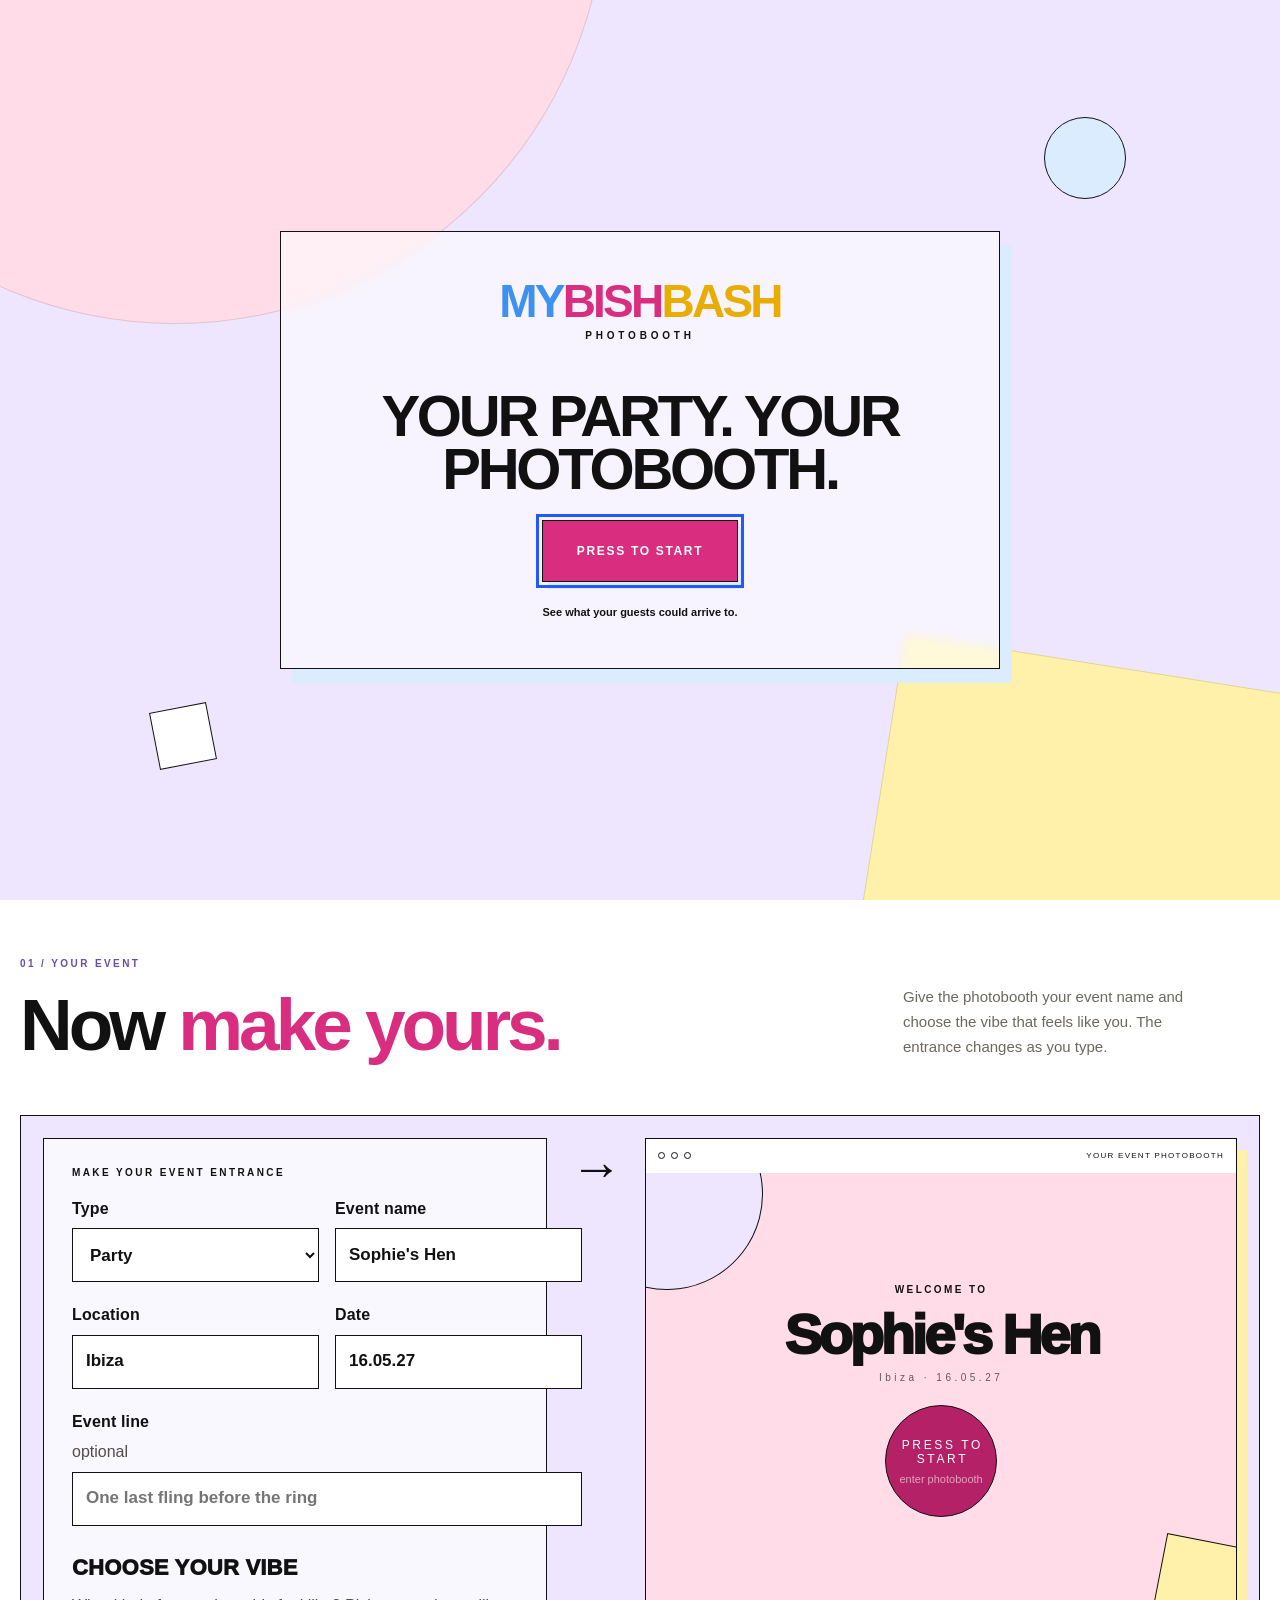
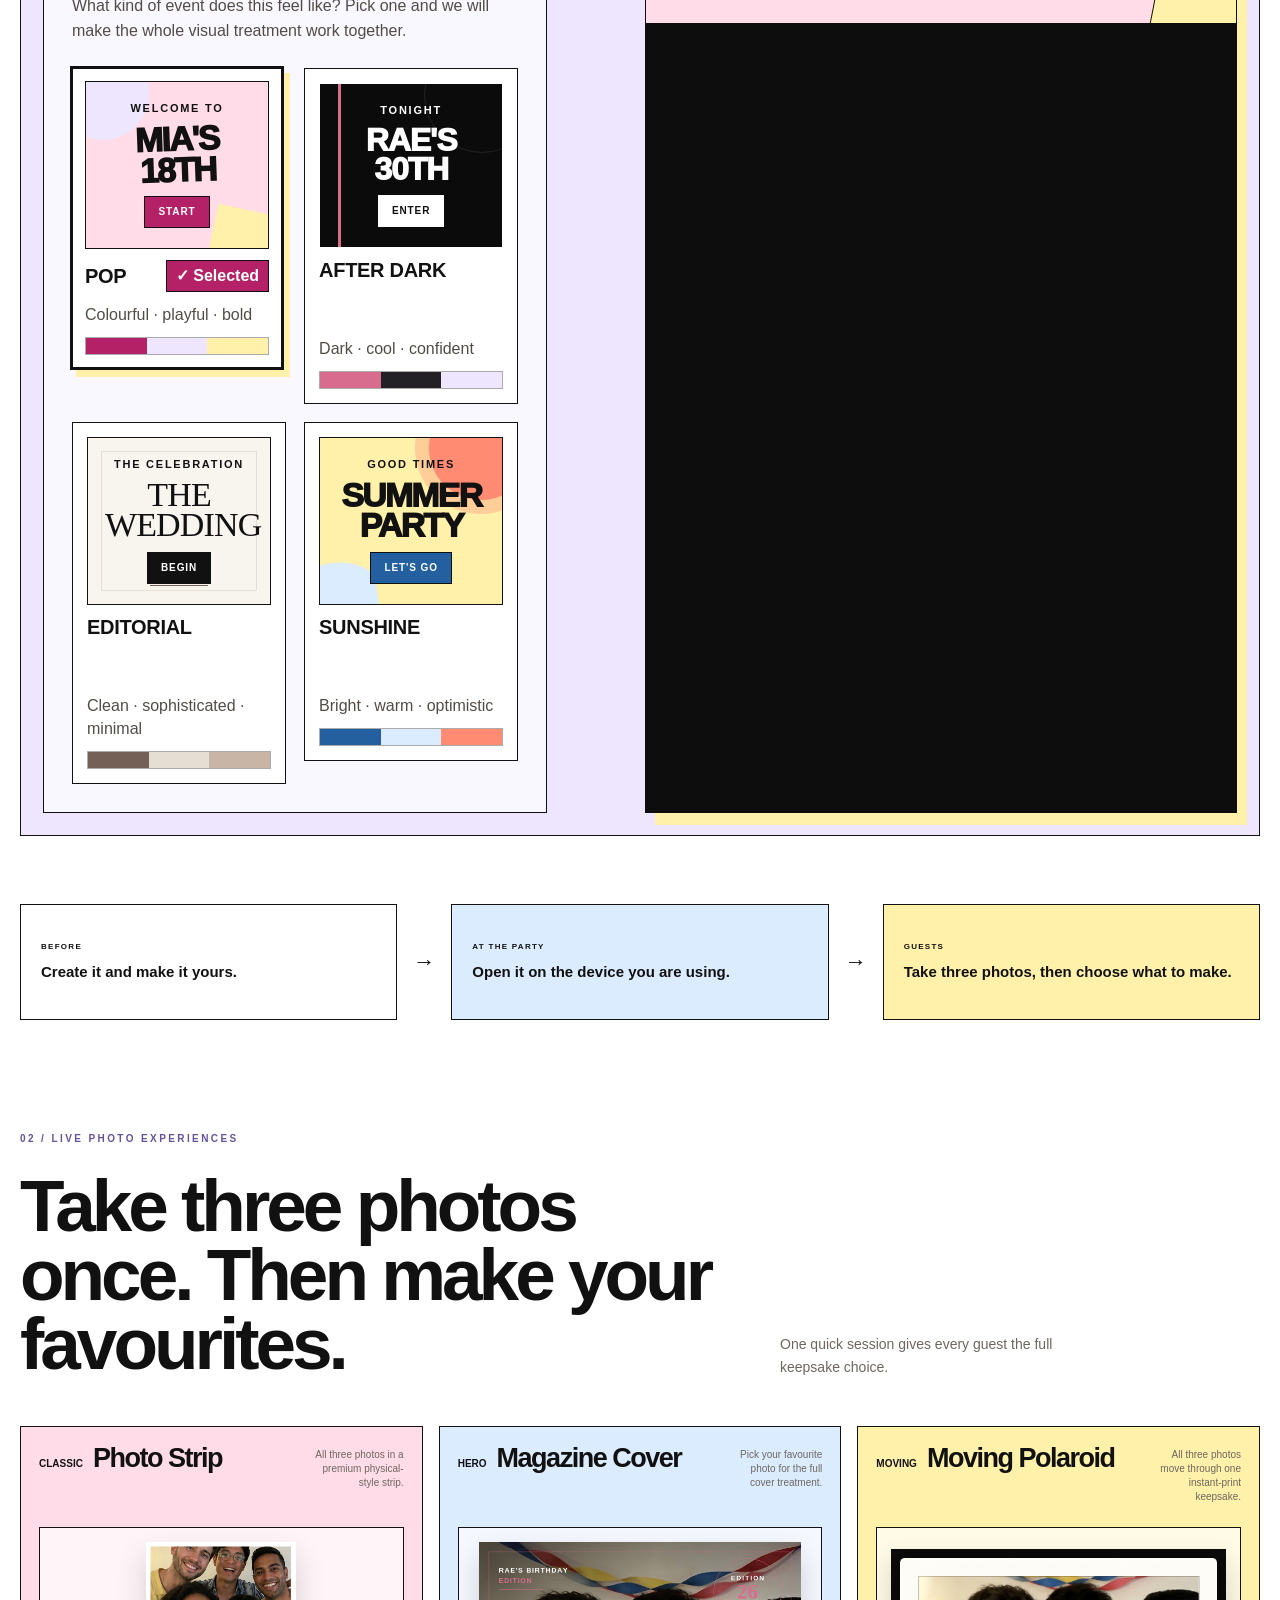
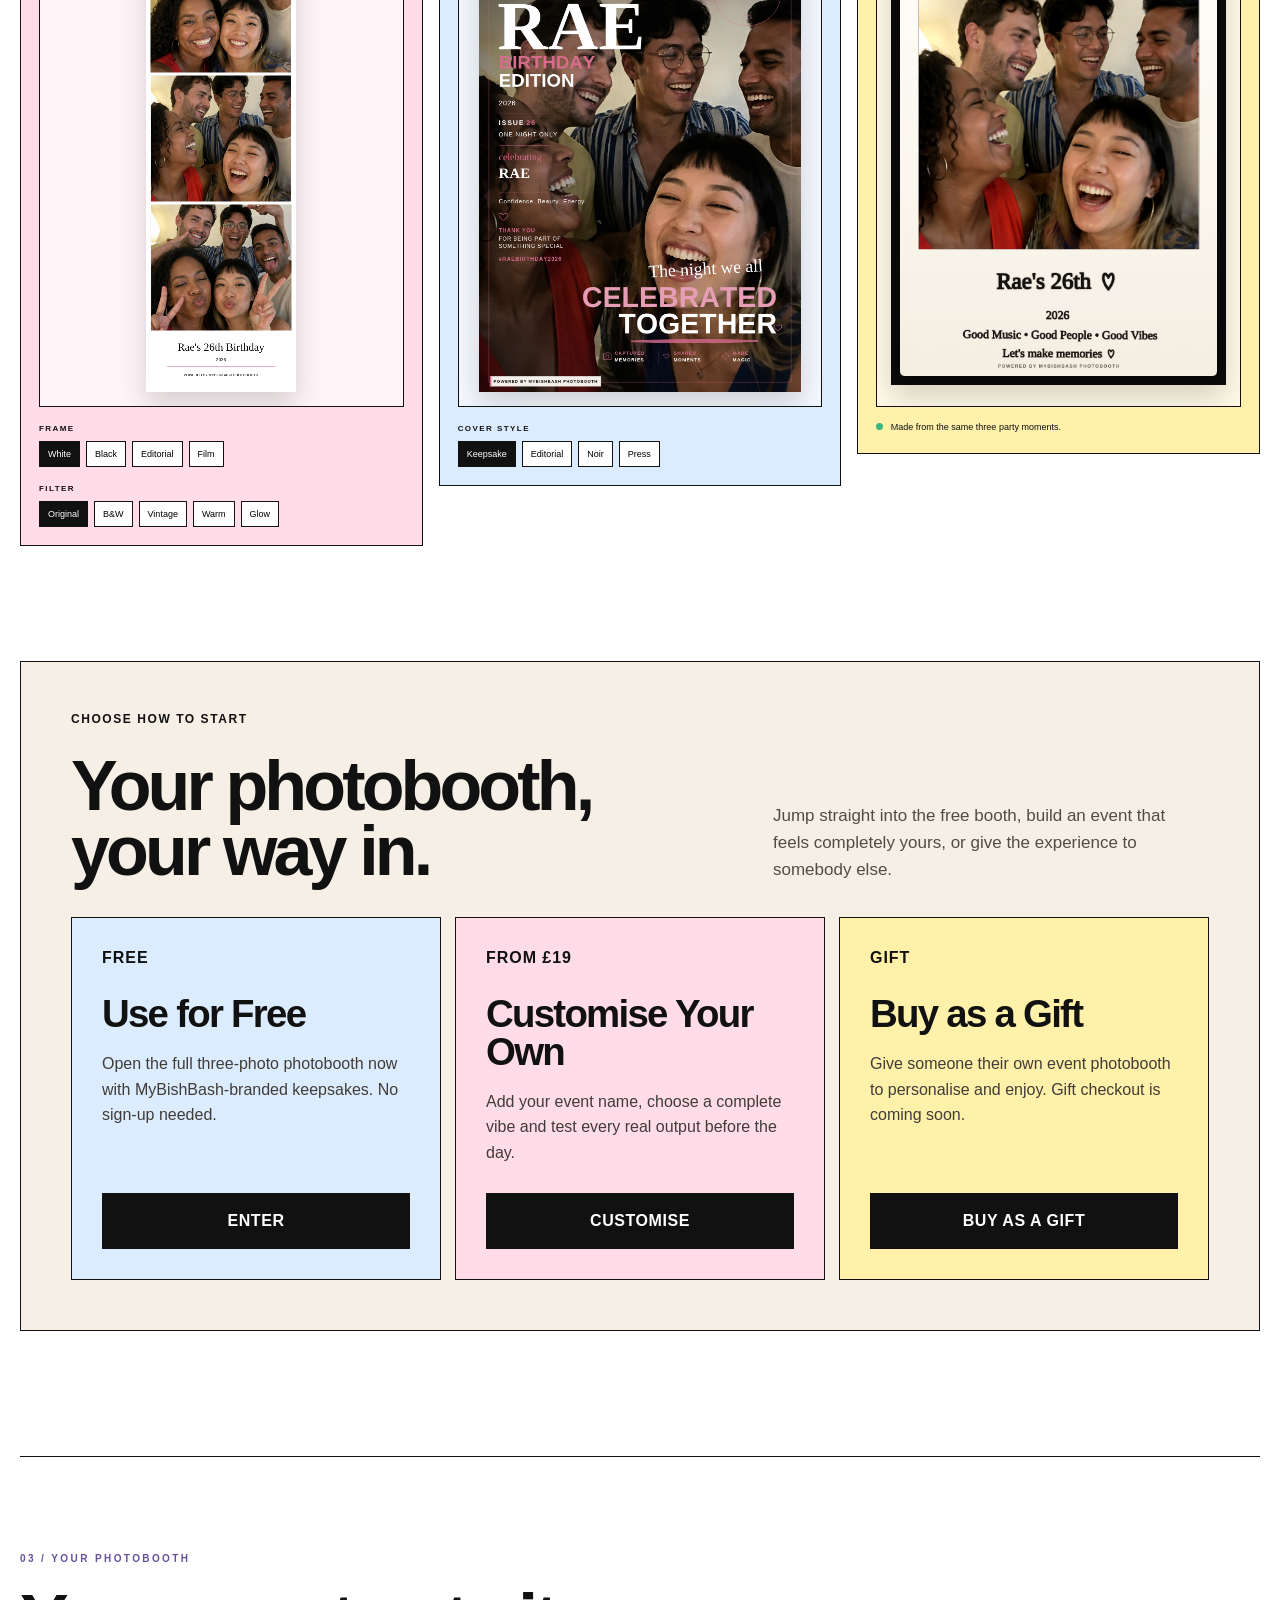
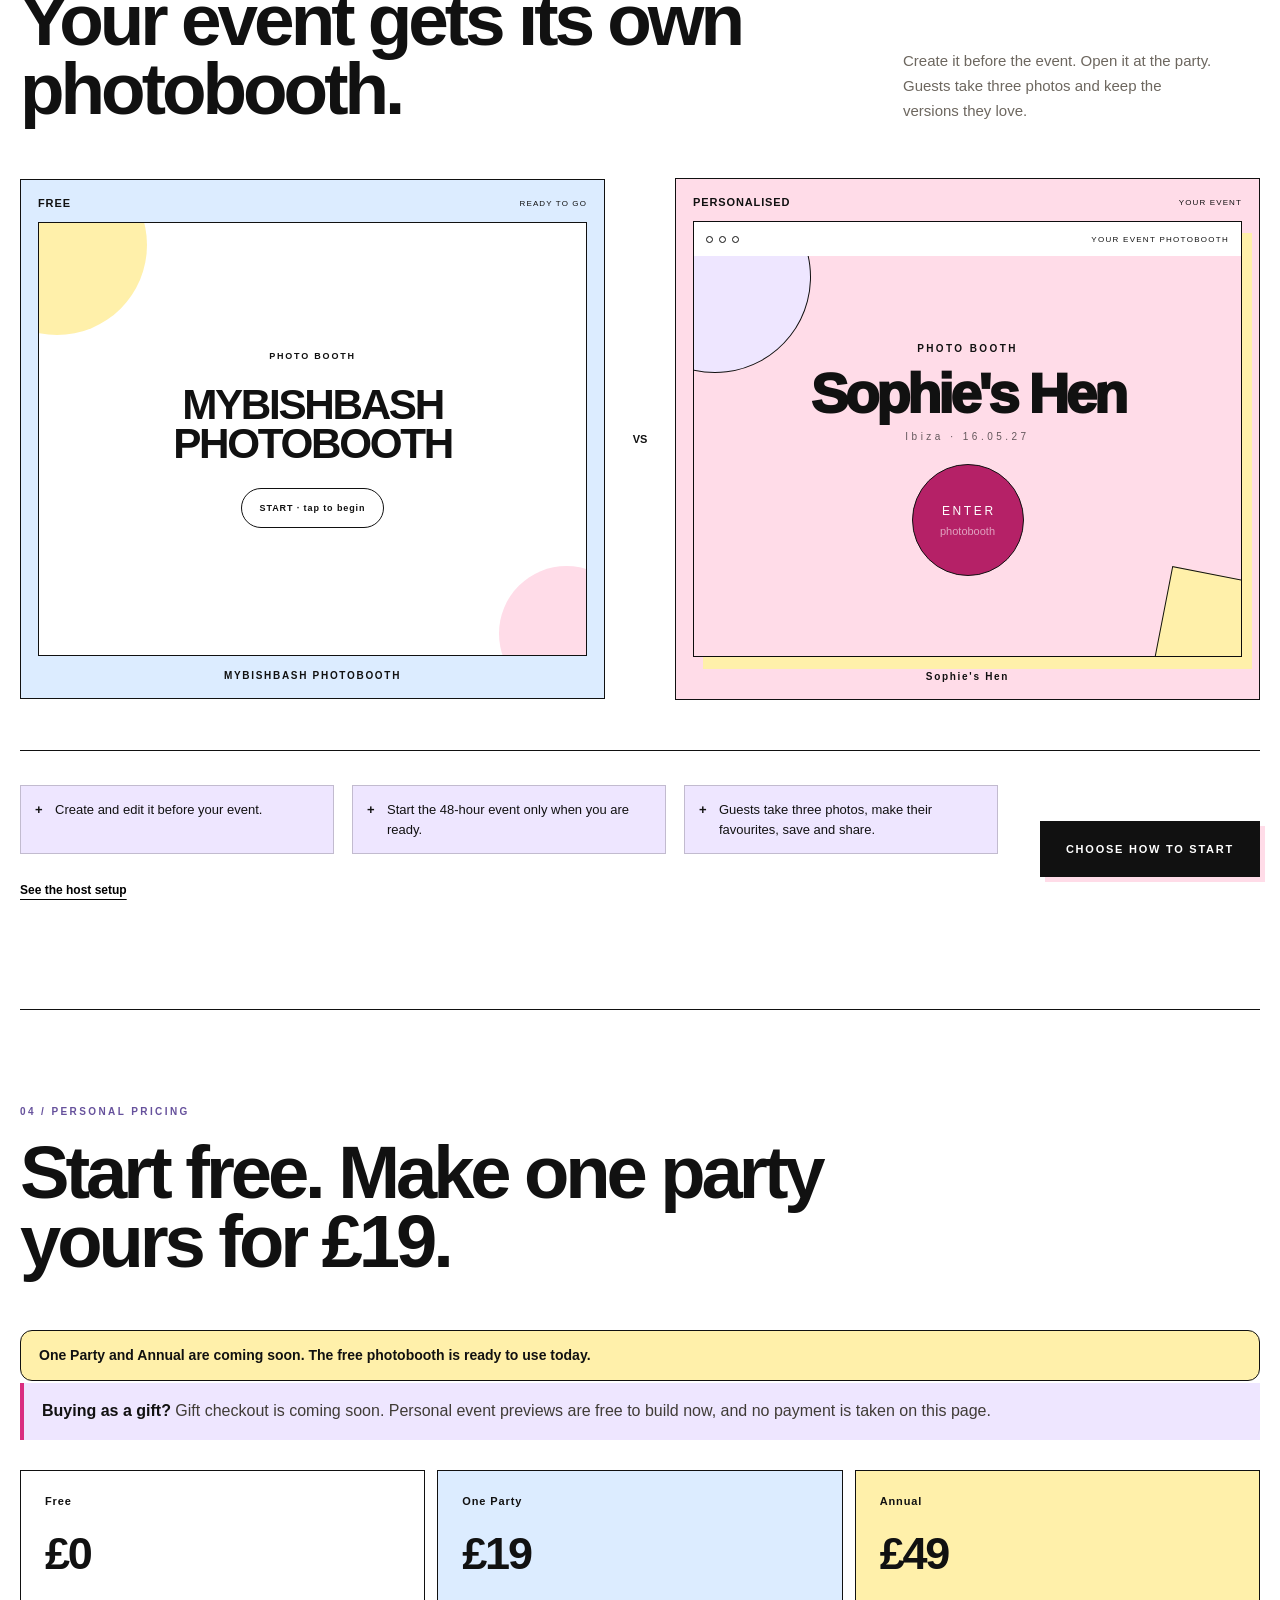
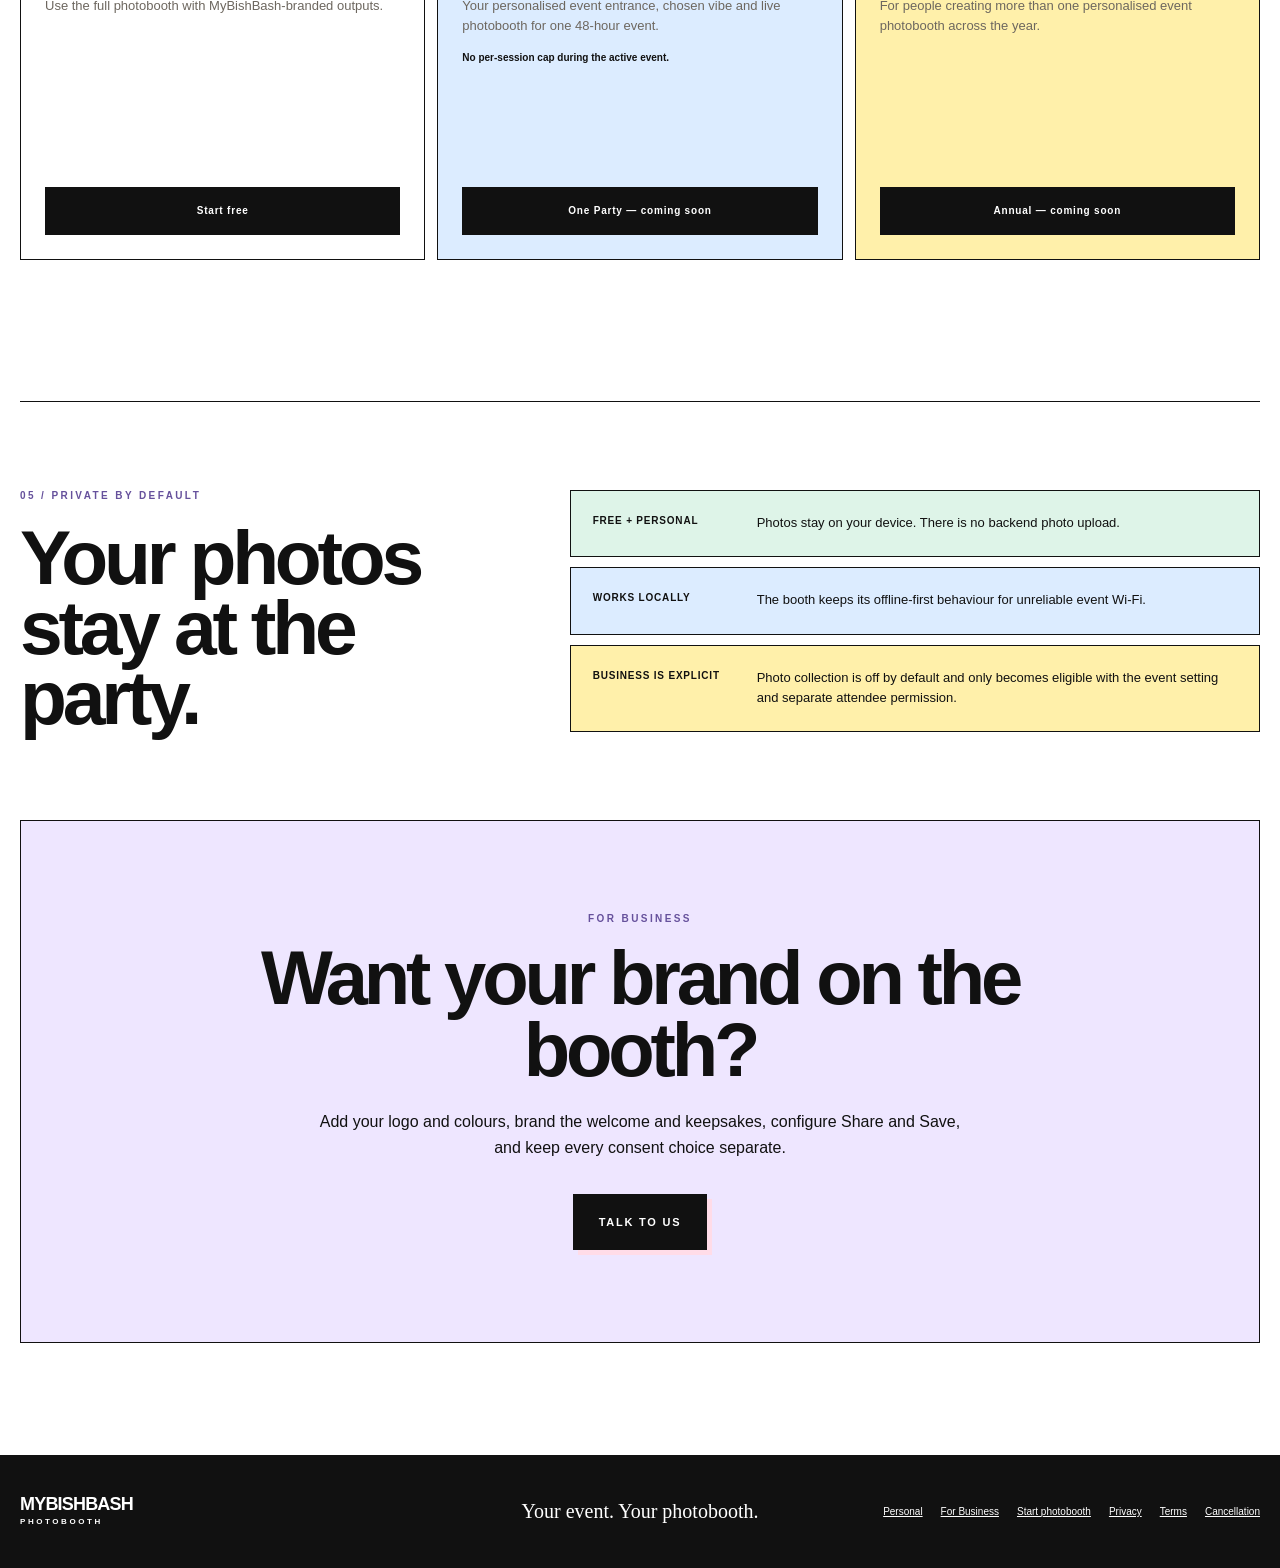
==== commit fb5e92bb: "Reduce to one <h1> per document (C-24) Three <h1> elements existed in the single-page document at on" ====
--- a/index.html
+++ b/index.html
@@ -451,7 +451,7 @@
     <section class="business-hero page-section" aria-labelledby="businessTitle">
       <div>
         <p class="product-kicker">MYBISHBASH FOR BUSINESS</p>
-        <h1 id="businessTitle">Want your brand on the booth?</h1>
+        <h2 id="businessTitle">Want your brand on the booth?</h2>
         <p>Build a branded photobooth activation with real event controls—not a fixed one-size-fits-all flow.</p>
         <a class="product-cta" data-business-contact href="#businessContact">TALK TO US</a>
       </div>
@@ -563,7 +563,7 @@
   </div>
   <div class="welcome-inner">
     <p class="eyebrow" id="welcomeEyebrow">WELCOME TO</p>
-    <h1 id="welcomeTitle">Your Celebration</h1>
+    <h2 id="welcomeTitle">Your Celebration</h2>
     <p id="welcomeDate" class="welcome-date"></p>
     <p id="welcomeEventLine" class="welcome-event-line" hidden></p>
     <p id="welcomeEndedMessage" class="welcome-ended-message" hidden>This event has ended. Keepsakes already saved on this device are still available to the host.</p>
--- a/styles.css
+++ b/styles.css
@@ -236,7 +236,7 @@
 
 .business-screen{--accent:#2357ff}
 .business-hero{min-height:670px;display:grid;grid-template-columns:1.18fr .82fr;gap:70px;align-items:center}
-.business-hero h1{font-size:clamp(60px,7.4vw,100px);line-height:.86;margin:22px 0 28px;max-width:820px}
+.business-hero h2{font-size:clamp(60px,7.4vw,100px);line-height:.86;margin:22px 0 28px;max-width:820px}
 .business-hero>div>p:not(.product-kicker){font-size:18px;line-height:1.5;max-width:640px;margin:0 0 34px}
 .business-audience-list{align-self:stretch;background:var(--blue);color:#fff;display:flex;flex-direction:column;justify-content:center;padding:42px;transform:rotate(2deg);box-shadow:14px 14px 0 var(--yellow)}
 .business-audience-list span{font-family:Didot,serif;font-size:clamp(26px,3vw,43px);padding:12px 0;border-bottom:1px solid rgba(255,255,255,.55)}
@@ -305,7 +305,7 @@
 .settings-link{border:0;background:transparent;color:rgba(255,255,255,.6);font-size:9px;letter-spacing:.18em}
 .back-link{position:static}
 .welcome-inner{text-align:center;width:min(760px,90vw)}
-.welcome-inner h1{font-size:clamp(50px,8vw,92px);line-height:.92;margin:18px 0 14px}
+.welcome-inner h2{font-size:clamp(50px,8vw,92px);line-height:.92;margin:18px 0 14px}
 .welcome-date{font-size:14px;letter-spacing:.36em;margin:0 0 42px;color:rgba(255,255,255,.68)}
 .round-start{width:174px;height:174px;border-radius:50%;border:1px solid rgba(255,255,255,.44);background:transparent;color:#fff;display:flex;flex-direction:column;align-items:center;justify-content:center;margin:0 auto;transition:background .2s,color .2s}
 .round-start:hover{background:#fff;color:#111}
@@ -415,7 +415,7 @@
 @media(max-width:650px){
   :root{--page:calc(100vw - 24px)}
   .site-nav{width:calc(100vw - 24px)}.wordmark span{font-size:15px}.nav-start{min-width:72px;padding:0 12px}.audience-nav{font-size:11px}
-  .hero-section{padding-top:94px;padding-bottom:58px}.landing-screen .hero-copy h1{font-size:48px;line-height:.95;margin-top:15px}.hero-proposition{font-size:17px}.hero-actions{align-items:stretch;margin-top:28px}.landing-screen .product-cta{width:100%}.hero-benefits{gap:8px 11px;margin-top:20px}.hero-benefits span{font-size:9px;padding-left:16px}.product-link{text-align:left}.hero-collage{min-height:455px;width:100%;margin-top:12px}.hero-output-strip{left:2%;top:11%;width:28%;max-height:76%}.hero-output-magazine{left:21%;top:2%;width:55%;max-height:86%}.hero-output-polaroid{right:-1%;top:31%;width:47%;max-height:61%}.collage-pink{left:0;top:17%;width:47%;height:63%}.collage-blue{right:0;top:2%;width:51%}.collage-yellow{right:6%;bottom:5%;width:46%;height:28%}.collage-badge{right:0;top:17%;width:74px;height:74px;font-size:7px;box-shadow:3px 4px 0 #fff,4px 5px 0 var(--ink)}.collage-heart{font-size:32px}.collage-star{font-size:28px}.collage-rays{font-size:15px}.landing-screen .booth-browser{box-shadow:8px 9px 0 var(--party-yellow)}.landing-screen .booth-example{min-height:370px}.landing-screen .booth-example h3{font-size:40px}.free-welcome-demo{min-height:370px}.input-story{padding:14px}.demo-inputs{gap:4px}.output-demo-grid{grid-template-columns:1fr}.polaroid-demo-card{grid-column:auto}.demo-canvas-stage,.polaroid-demo-card .demo-canvas-stage{height:440px}.personal-proof ul{grid-template-columns:1fr}.personal-proof .product-cta{width:100%;justify-self:stretch}.pricing-grid{grid-template-columns:1fr}.price-card{min-height:310px}.privacy-points p{grid-template-columns:1fr;gap:9px}.business-teaser{padding:70px 18px;margin-bottom:80px}.site-footer{grid-template-columns:1fr;gap:28px}.site-footer nav{justify-self:start;flex-wrap:wrap}.business-hero h1{font-size:56px}.business-audience-list{padding:28px;min-height:360px}.brand-lab,.activation-builder{padding-left:12px;padding-right:12px}.brand-colours{grid-template-columns:1fr}.activation-grid{gap:10px}.config-panel,.guest-form-preview{padding:20px}.privacy-flow{grid-template-columns:1fr}.privacy-flow i{height:18px;width:1px;margin:0 auto}.privacy-flow div,.privacy-flow div:nth-of-type(3),.privacy-flow div:nth-of-type(4){grid-column:1}.privacy-flow i:nth-of-type(2){display:block}.privacy-flow i:nth-of-type(3){grid-column:1}.settings-screen{padding:0}.settings-shell{width:100%;min-height:100svh;margin:0;padding:18px 14px}.settings-head h2{font-size:39px}.setup-progress{position:sticky;top:0;z-index:10;background:var(--paper)}.setup-progress button{min-height:46px}.admin-preview{padding:12px}#adminPreviewCanvas{max-height:46svh}.setup-step h3{font-size:31px}.final-setup-actions{grid-template-columns:1fr}.final-setup-actions .text-action{grid-column:auto}.event-gallery{grid-template-columns:1fr 1fr}.review-screen{padding:0}.preview-column{background:#eee8df;padding-top:6px}#mainCanvas,.polaroid-video{max-height:46svh;max-width:96vw}.review-panel{border-left:0;border-right:0;border-bottom:0}.mag-style-grid{grid-template-columns:1fr 1fr}.camera-top{padding-left:18px;padding-right:18px}.prompt-text{white-space:normal;width:90%}
+  .hero-section{padding-top:94px;padding-bottom:58px}.landing-screen .hero-copy h1{font-size:48px;line-height:.95;margin-top:15px}.hero-proposition{font-size:17px}.hero-actions{align-items:stretch;margin-top:28px}.landing-screen .product-cta{width:100%}.hero-benefits{gap:8px 11px;margin-top:20px}.hero-benefits span{font-size:9px;padding-left:16px}.product-link{text-align:left}.hero-collage{min-height:455px;width:100%;margin-top:12px}.hero-output-strip{left:2%;top:11%;width:28%;max-height:76%}.hero-output-magazine{left:21%;top:2%;width:55%;max-height:86%}.hero-output-polaroid{right:-1%;top:31%;width:47%;max-height:61%}.collage-pink{left:0;top:17%;width:47%;height:63%}.collage-blue{right:0;top:2%;width:51%}.collage-yellow{right:6%;bottom:5%;width:46%;height:28%}.collage-badge{right:0;top:17%;width:74px;height:74px;font-size:7px;box-shadow:3px 4px 0 #fff,4px 5px 0 var(--ink)}.collage-heart{font-size:32px}.collage-star{font-size:28px}.collage-rays{font-size:15px}.landing-screen .booth-browser{box-shadow:8px 9px 0 var(--party-yellow)}.landing-screen .booth-example{min-height:370px}.landing-screen .booth-example h3{font-size:40px}.free-welcome-demo{min-height:370px}.input-story{padding:14px}.demo-inputs{gap:4px}.output-demo-grid{grid-template-columns:1fr}.polaroid-demo-card{grid-column:auto}.demo-canvas-stage,.polaroid-demo-card .demo-canvas-stage{height:440px}.personal-proof ul{grid-template-columns:1fr}.personal-proof .product-cta{width:100%;justify-self:stretch}.pricing-grid{grid-template-columns:1fr}.price-card{min-height:310px}.privacy-points p{grid-template-columns:1fr;gap:9px}.business-teaser{padding:70px 18px;margin-bottom:80px}.site-footer{grid-template-columns:1fr;gap:28px}.site-footer nav{justify-self:start;flex-wrap:wrap}.business-hero h2{font-size:56px}.business-audience-list{padding:28px;min-height:360px}.brand-lab,.activation-builder{padding-left:12px;padding-right:12px}.brand-colours{grid-template-columns:1fr}.activation-grid{gap:10px}.config-panel,.guest-form-preview{padding:20px}.privacy-flow{grid-template-columns:1fr}.privacy-flow i{height:18px;width:1px;margin:0 auto}.privacy-flow div,.privacy-flow div:nth-of-type(3),.privacy-flow div:nth-of-type(4){grid-column:1}.privacy-flow i:nth-of-type(2){display:block}.privacy-flow i:nth-of-type(3){grid-column:1}.settings-screen{padding:0}.settings-shell{width:100%;min-height:100svh;margin:0;padding:18px 14px}.settings-head h2{font-size:39px}.setup-progress{position:sticky;top:0;z-index:10;background:var(--paper)}.setup-progress button{min-height:46px}.admin-preview{padding:12px}#adminPreviewCanvas{max-height:46svh}.setup-step h3{font-size:31px}.final-setup-actions{grid-template-columns:1fr}.final-setup-actions .text-action{grid-column:auto}.event-gallery{grid-template-columns:1fr 1fr}.review-screen{padding:0}.preview-column{background:#eee8df;padding-top:6px}#mainCanvas,.polaroid-video{max-height:46svh;max-width:96vw}.review-panel{border-left:0;border-right:0;border-bottom:0}.mag-style-grid{grid-template-columns:1fr 1fr}.camera-top{padding-left:18px;padding-right:18px}.prompt-text{white-space:normal;width:90%}
   .restore-form>div{grid-template-columns:1fr}.restore-form button{min-height:44px}
 }
 
@@ -498,7 +498,7 @@
 .welcome-screen{--event-primary:var(--party-raspberry);--event-secondary:var(--party-lilac);--event-highlight:var(--party-pink);--event-surface:var(--party-lilac);--event-accent:var(--event-primary);--event-accent-ink:#fff;--event-ink:var(--ink);--event-button:var(--ink);--event-button-ink:#fff;--event-border:var(--ink);--event-heading-family:"Avenir Next",Avenir,Helvetica,Arial,sans-serif;--event-heading-weight:900;--event-heading-spacing:-.06em;isolation:isolate;border-color:var(--event-border);background:var(--event-surface);color:var(--event-ink);overflow:hidden}
 .welcome-screen::before,.welcome-screen::after{content:"";position:absolute;z-index:-1;border:1px solid var(--event-border)}.welcome-screen::before{width:min(42vw,520px);aspect-ratio:1;border-radius:50%;background:var(--event-secondary);left:-15vw;top:-18vw}.welcome-screen::after{width:min(31vw,390px);height:min(27vw,330px);background:var(--event-highlight);right:-10vw;bottom:-12vw;transform:rotate(8deg)}
 .welcome-screen .settings-link{color:rgba(17,17,17,.72);color:color-mix(in srgb,var(--event-ink) 72%,transparent)}
-.welcome-screen .welcome-inner{position:relative;z-index:1}.welcome-screen .welcome-inner h1{font-family:var(--event-heading-family);font-weight:var(--event-heading-weight);letter-spacing:var(--event-heading-spacing);color:var(--event-ink);text-transform:none}.welcome-screen .welcome-date{color:var(--event-ink);opacity:.72;margin-bottom:18px}.welcome-event-line{max-width:42ch;margin:0 auto 25px;font-size:16px;line-height:1.5}.welcome-screen .round-start{border-color:var(--event-border);background:var(--event-button);color:var(--event-button-ink)}.welcome-screen .round-start:hover{background:var(--event-primary);border-color:var(--event-border);color:var(--event-accent-ink,#fff)}.welcome-screen .booth-powered{color:var(--event-ink);opacity:.62}
+.welcome-screen .welcome-inner{position:relative;z-index:1}.welcome-screen .welcome-inner h2{font-family:var(--event-heading-family);font-weight:var(--event-heading-weight);letter-spacing:var(--event-heading-spacing);color:var(--event-ink);text-transform:none}.welcome-screen .welcome-date{color:var(--event-ink);opacity:.72;margin-bottom:18px}.welcome-event-line{max-width:42ch;margin:0 auto 25px;font-size:16px;line-height:1.5}.welcome-screen .round-start{border-color:var(--event-border);background:var(--event-button);color:var(--event-button-ink)}.welcome-screen .round-start:hover{background:var(--event-primary);border-color:var(--event-border);color:var(--event-accent-ink,#fff)}.welcome-screen .booth-powered{color:var(--event-ink);opacity:.62}
 .welcome-ended-message{width:min(470px,90vw);margin:0 auto 24px;padding:16px;border:1px solid var(--event-border);background:var(--event-surface);background:color-mix(in srgb,var(--event-surface) 88%,var(--event-ink));color:var(--event-ink);font-size:16px;line-height:1.55;font-weight:700}
 .welcome-screen.guest-mode .host-only{display:none!important}.welcome-screen.host-mode #startBtn,.welcome-screen.host-mode .welcome-pin-panel{display:none!important}
 .host-event-controls{max-width:570px;margin:24px auto 0;padding:19px;border:1px solid var(--event-border);background:var(--event-surface);background:color-mix(in srgb,var(--event-surface) 88%,var(--event-ink));color:var(--event-ink)}.host-event-controls>p:first-child{font-size:14px;letter-spacing:.08em;font-weight:900;margin:0 0 8px}.host-event-controls>p:nth-child(2){font-size:16px;line-height:1.55;margin:0}.host-event-controls>div{display:grid;grid-template-columns:1fr 1fr;gap:9px;margin-top:15px}.host-event-controls button{min-height:48px;border-color:var(--event-border);background:var(--event-button);color:var(--event-button-ink)}
@@ -514,7 +514,7 @@
 :is(.event-entrance-card,.personal-compare .booth-example,.welcome-screen)[data-theme="after-dark"]{--event-heading-family:"Avenir Next",Avenir,Helvetica,Arial,sans-serif;--event-heading-weight:900;--event-heading-spacing:.005em}
 :is(.event-entrance-card,.personal-compare .booth-example,.welcome-screen)[data-theme="after-dark"]::before{width:min(38vw,470px);height:auto;aspect-ratio:1;left:auto;right:-12%;top:-22%;border-radius:50%;border-color:var(--event-secondary);background:transparent;transform:none}
 :is(.event-entrance-card,.personal-compare .booth-example,.welcome-screen)[data-theme="after-dark"]::after{width:4px;height:58%;right:9%;bottom:18%;border:0;background:var(--event-primary);transform:none}
-:is(.event-entrance-card,.personal-compare .booth-example,.welcome-screen)[data-theme="after-dark"] :is(h1,h3){text-transform:uppercase}
+:is(.event-entrance-card,.personal-compare .booth-example,.welcome-screen)[data-theme="after-dark"] :is(h1,h2,h3){text-transform:uppercase}
 :is(.event-entrance-card,.personal-compare .booth-example,.welcome-screen)[data-theme="after-dark"] .round-start{box-shadow:0 0 0 1px var(--event-secondary)}
 
 :is(.event-entrance-card,.personal-compare .booth-example,.welcome-screen)[data-theme="editorial"]{--event-heading-family:Didot,"Bodoni 72","Bodoni MT",Georgia,serif;--event-heading-weight:400;--event-heading-spacing:-.025em}
@@ -536,7 +536,7 @@
 }
 @media(max-width:650px){
   .site-entrance-panel{padding:42px 19px;box-shadow:7px 8px 0 var(--party-blue)}.site-entrance-panel>p{margin-top:36px}.site-entrance-panel>button{width:100%;padding:0 14px}.entrance-shape-one{right:5%;top:8%}.entrance-shape-two{left:5%;bottom:8%}.personal-entry-paths{padding:22px 16px}.personal-entry-grid{grid-template-columns:1fr}.personal-entry-card{min-height:310px}
-  .event-demo-fields{grid-template-columns:1fr}.event-line-field{grid-column:auto}.event-demo-form{padding:15px}.event-entrance-card{min-height:390px}.live-party-story{margin-bottom:82px}.host-event-controls>div{grid-template-columns:1fr}.welcome-screen{padding:82px 18px 28px}.welcome-inner h1{font-size:clamp(44px,13vw,68px)}.welcome-screen .round-start{width:142px;height:142px}.booth-corner-actions{top:calc(env(safe-area-inset-top) + 14px);left:14px;right:14px}.strip-framing-guide{width:92vw;max-height:58svh}
+  .event-demo-fields{grid-template-columns:1fr}.event-line-field{grid-column:auto}.event-demo-form{padding:15px}.event-entrance-card{min-height:390px}.live-party-story{margin-bottom:82px}.host-event-controls>div{grid-template-columns:1fr}.welcome-screen{padding:82px 18px 28px}.welcome-inner h2{font-size:clamp(44px,13vw,68px)}.welcome-screen .round-start{width:142px;height:142px}.booth-corner-actions{top:calc(env(safe-area-inset-top) + 14px);left:14px;right:14px}.strip-framing-guide{width:92vw;max-height:58svh}
 }
 @media(prefers-reduced-motion:reduce){.site-entrance{transition:opacity .14s linear;transform:none}.site-entrance.revealing{opacity:0;transform:none}}
 
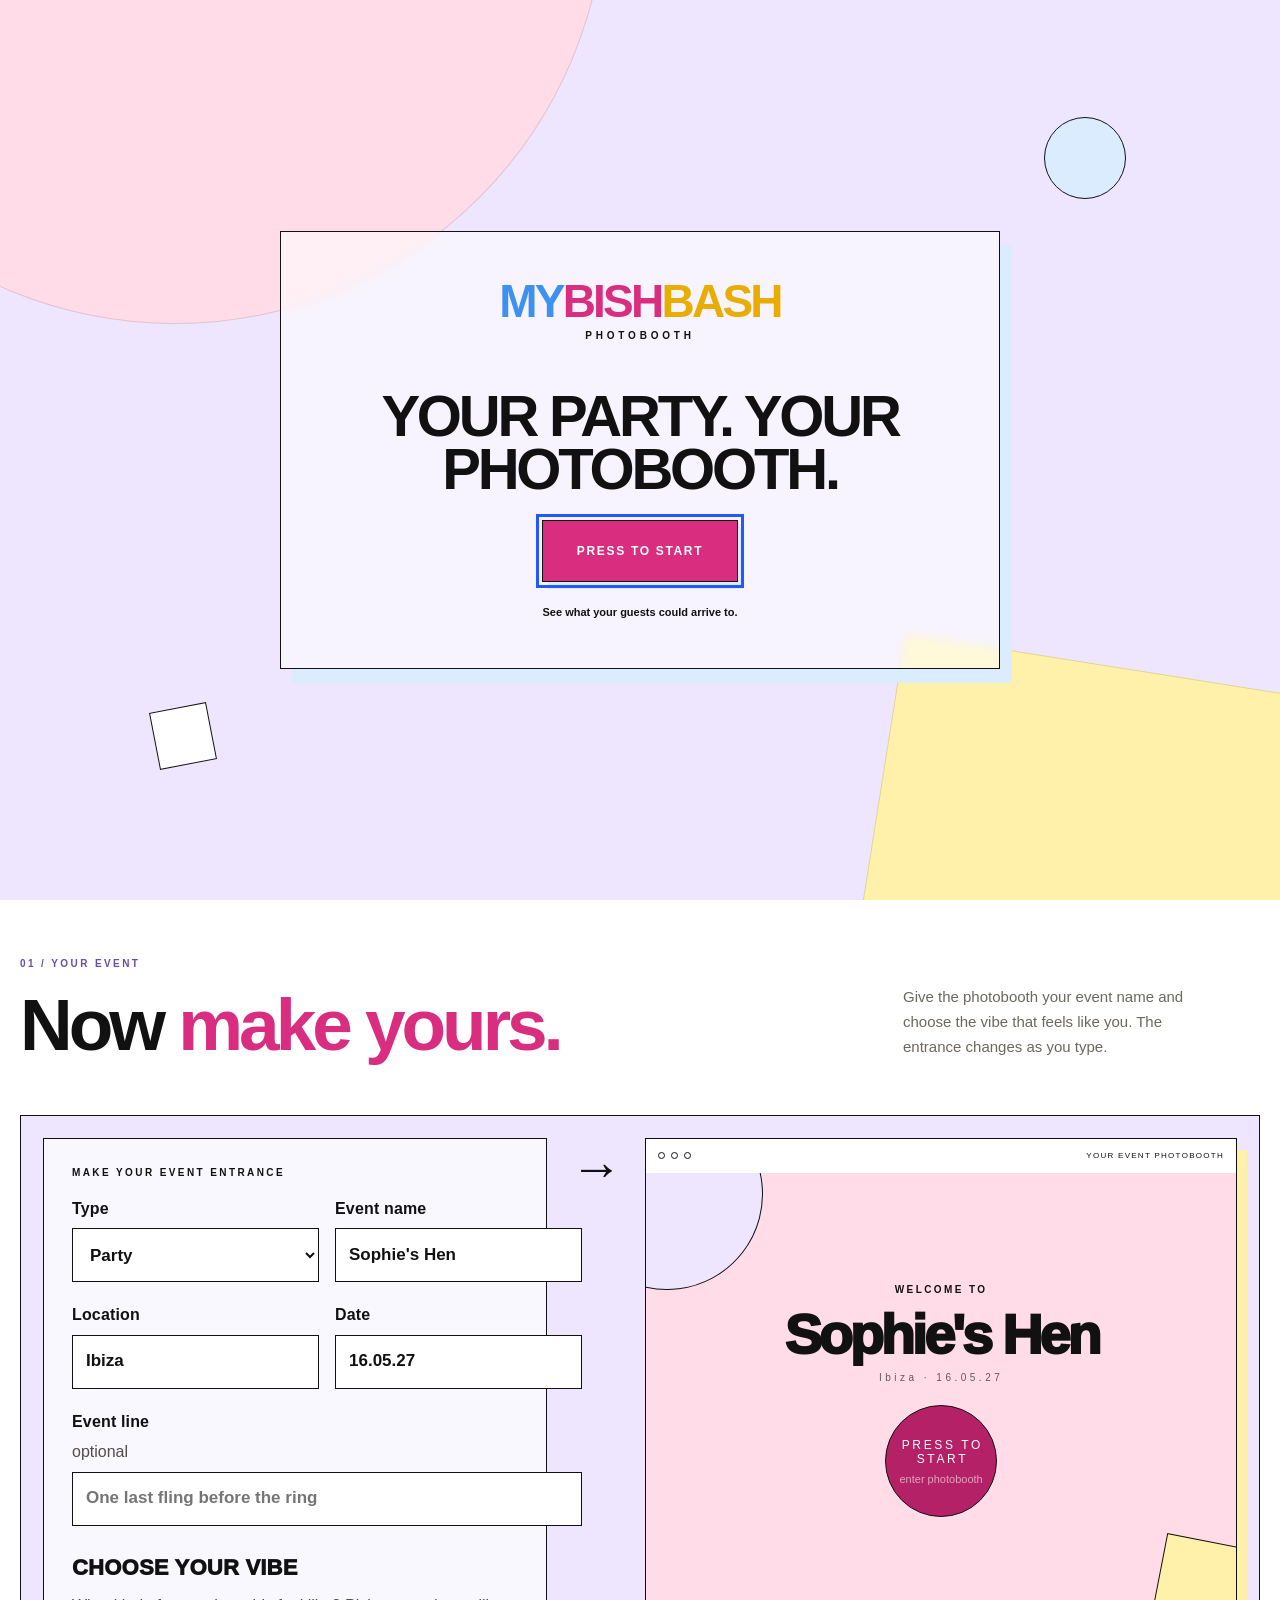
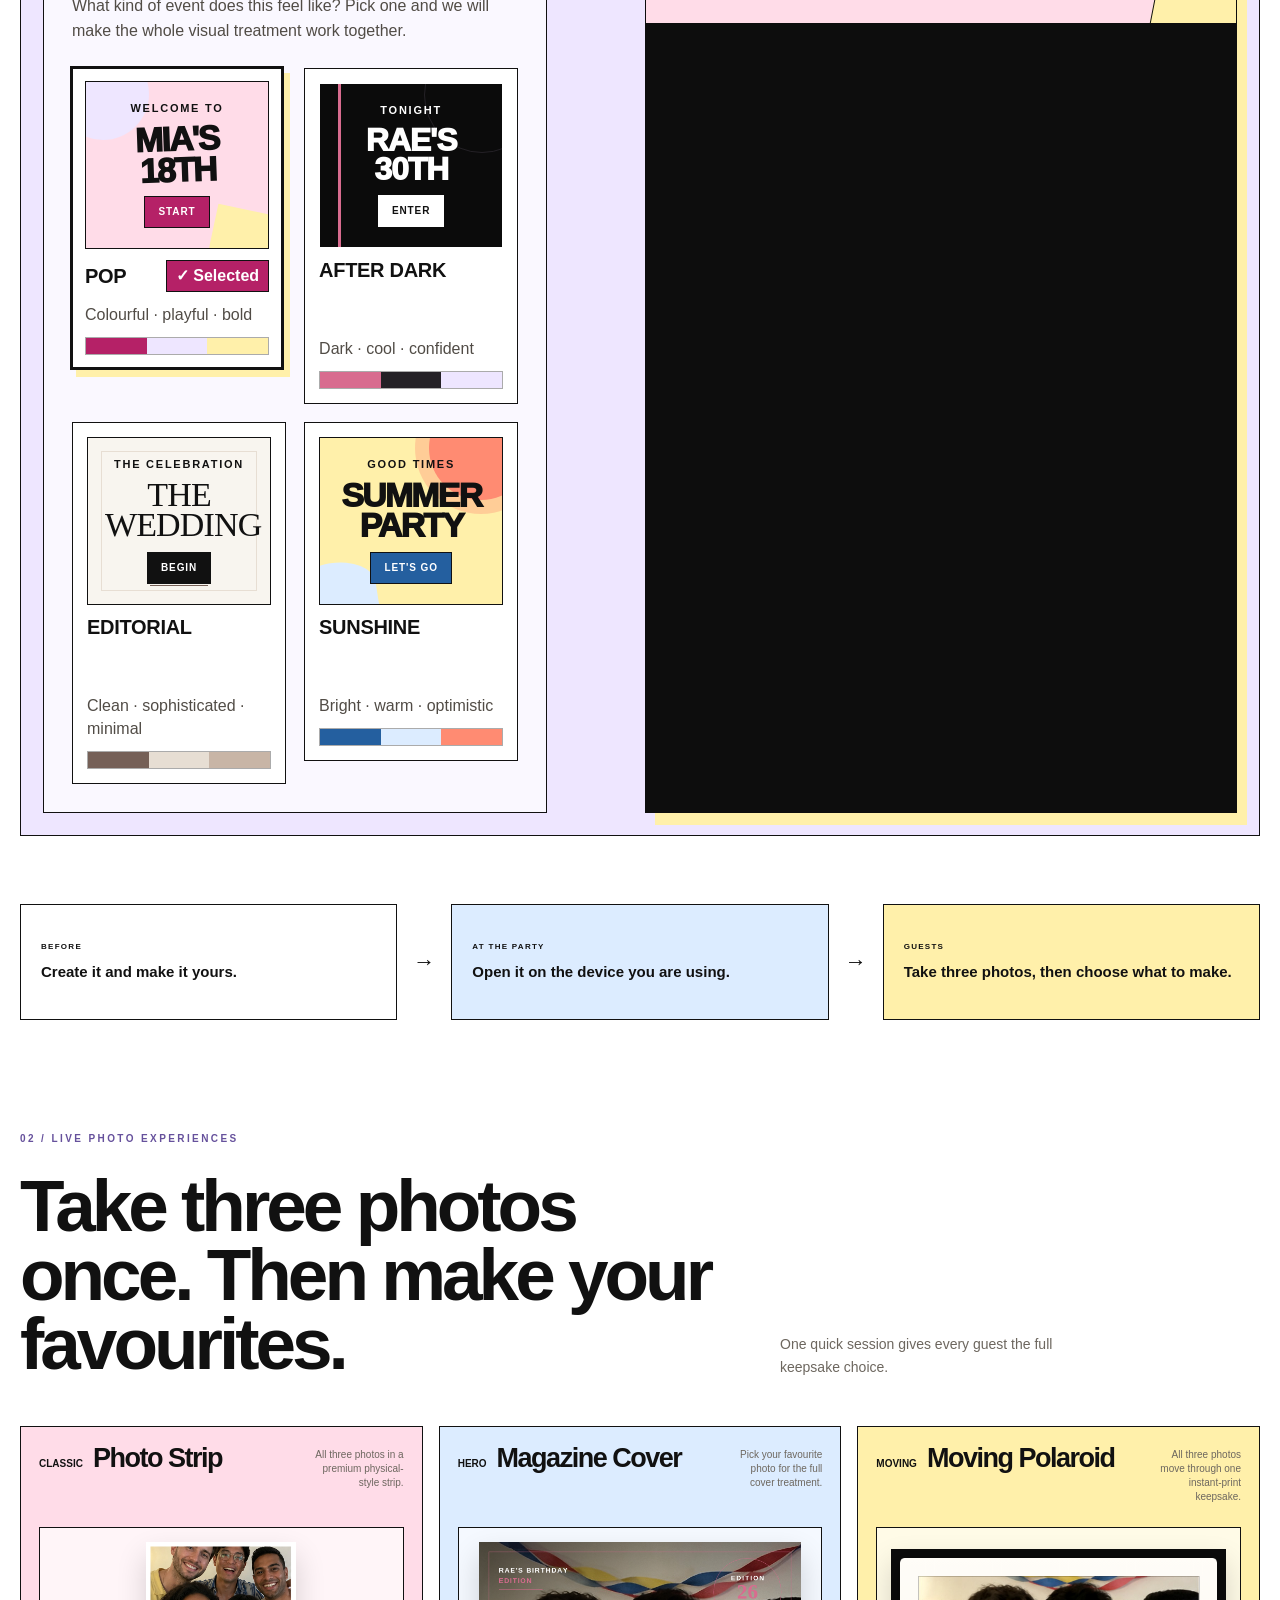
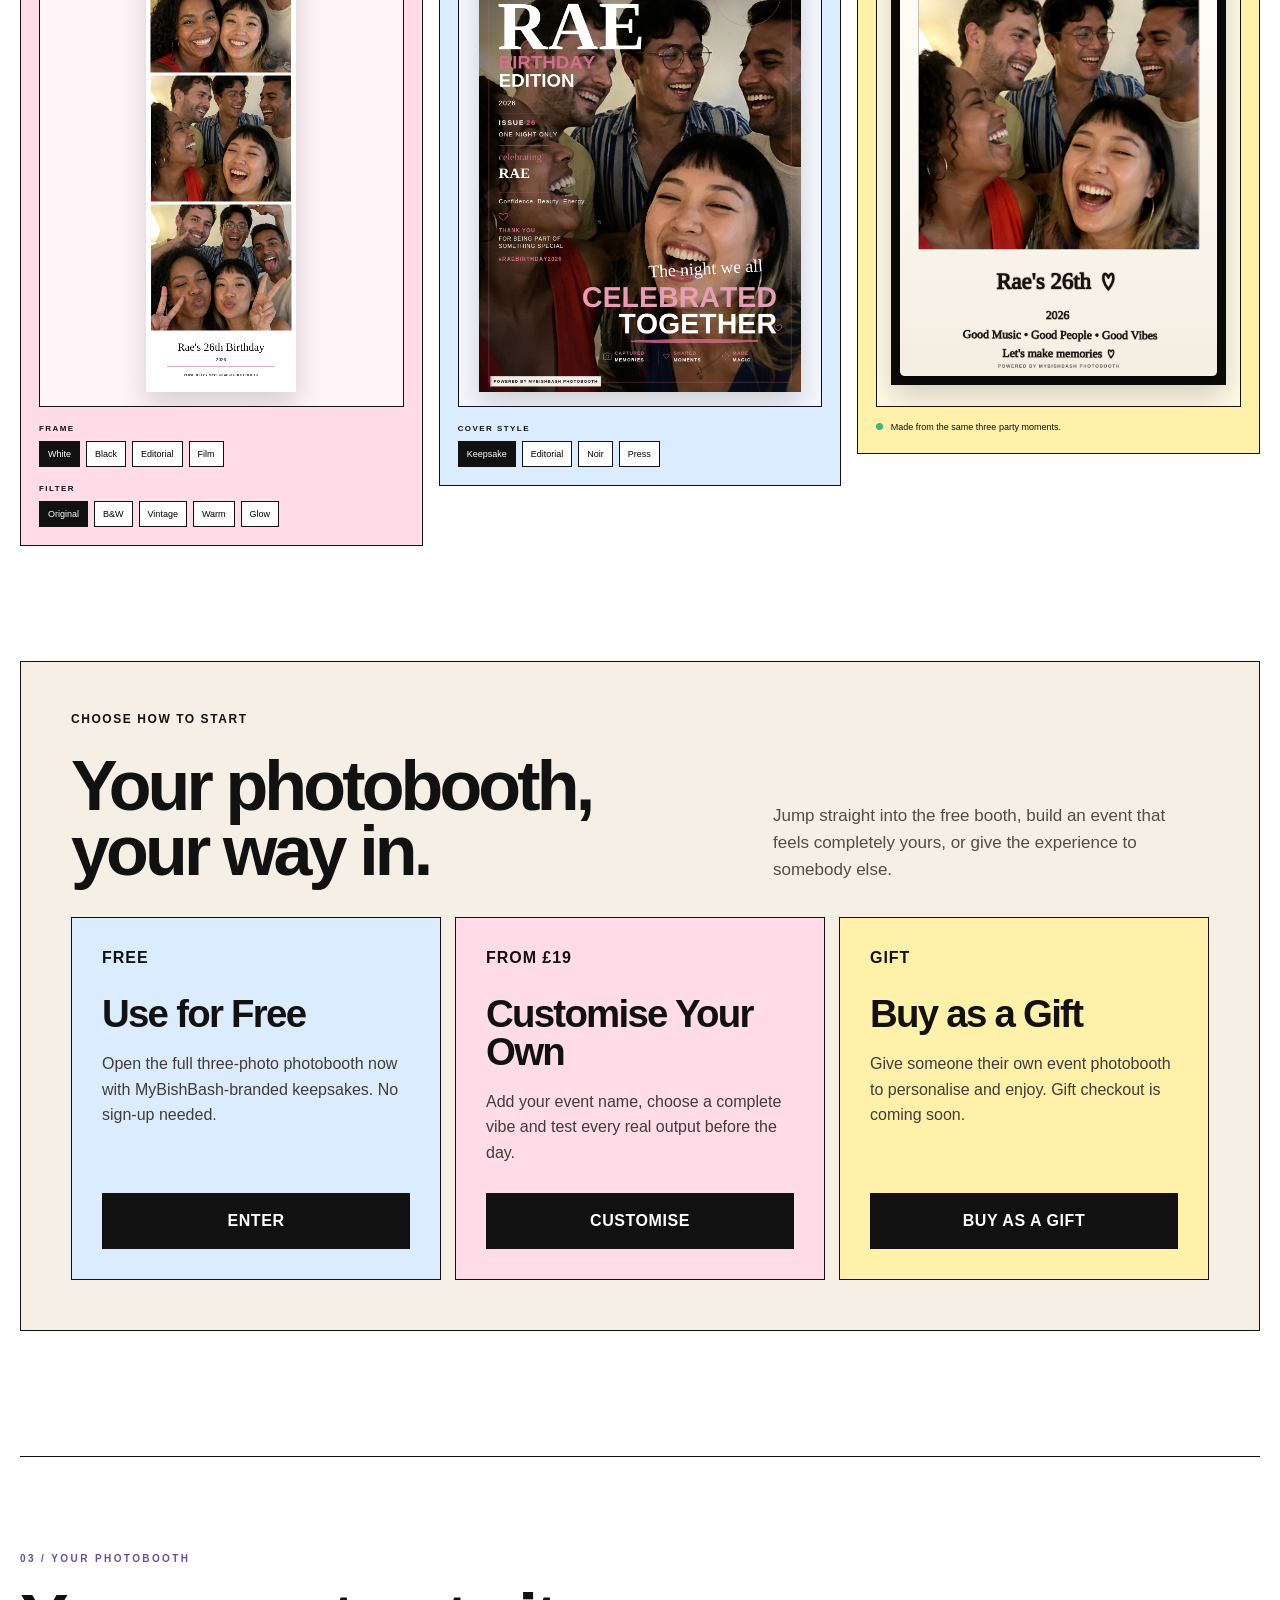
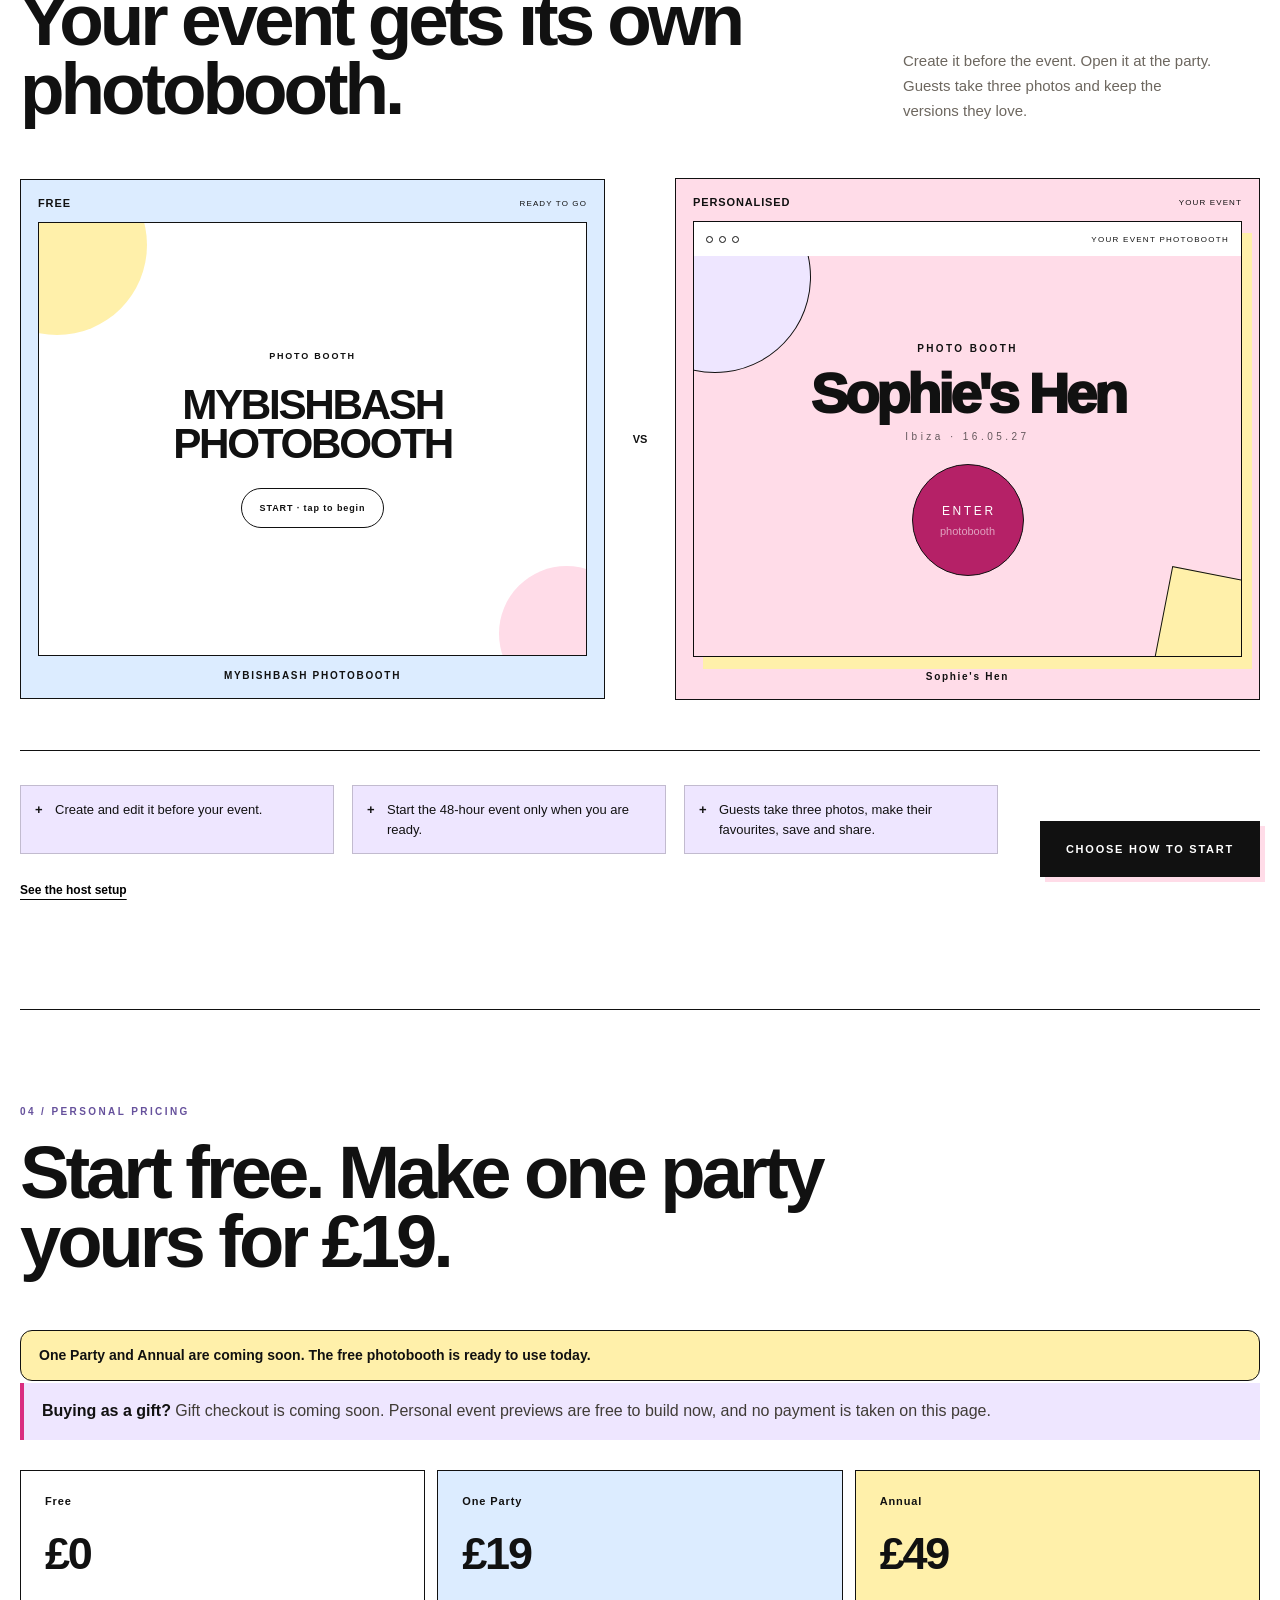
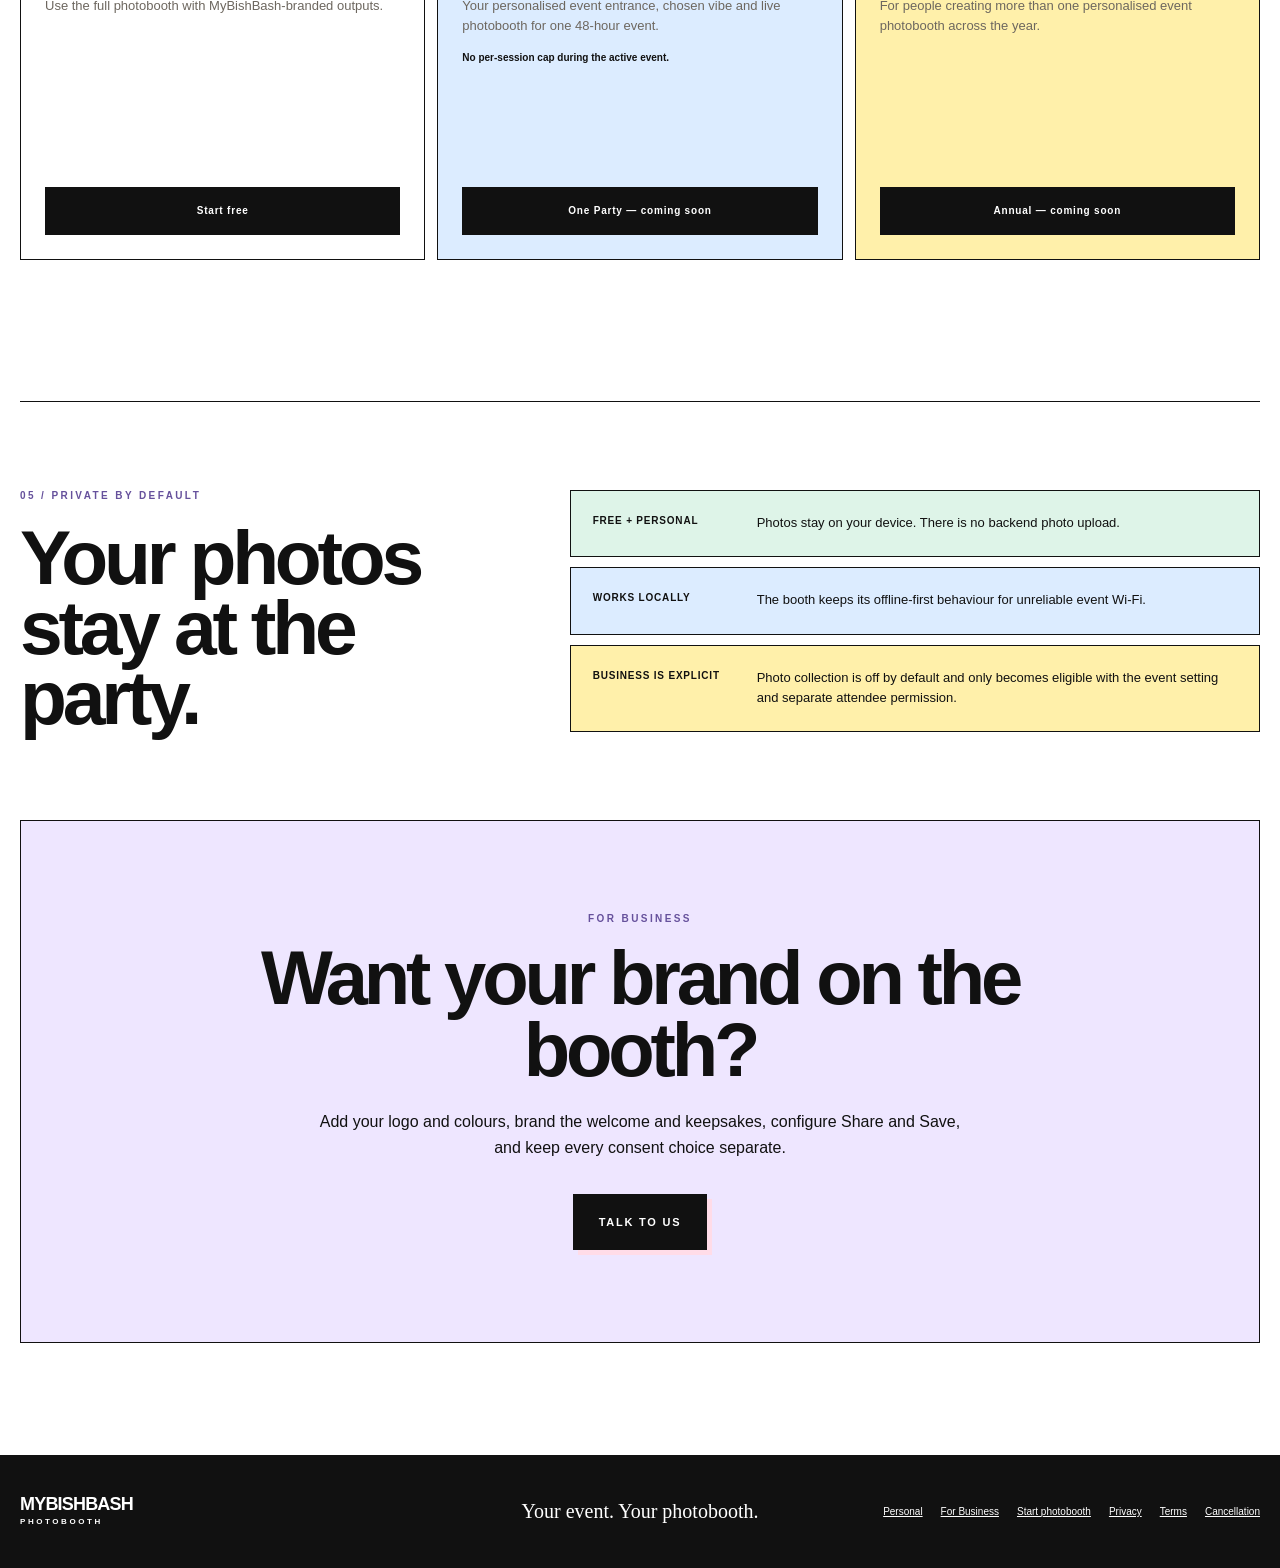
==== commit f6cdf84f: "Add explicit favicon and a no-JS notice (C-23) Two related discoverability gaps from the same findin" ====
--- a/index.html
+++ b/index.html
@@ -46,11 +46,14 @@
   <meta name="twitter:image" content="https://raes-photo-booth.vercel.app/assets/og-image.jpg" />
 
   <link rel="manifest" href="manifest.webmanifest" />
+  <link rel="icon" type="image/png" sizes="192x192" href="icons/icon-192.png" />
+  <link rel="icon" type="image/png" sizes="512x512" href="icons/icon-512.png" />
   <link rel="apple-touch-icon" href="icons/icon-192.png" />
   <link rel="stylesheet" href="styles.css" />
   <title>MyBishBash Photobooth — your event, your photobooth.</title>
 </head>
 <body>
+<noscript><p class="noscript-notice">This photobooth needs JavaScript to take and create photos. Please enable JavaScript, or open this page in a browser that supports it. The Contact, Terms, Privacy and Refunds links below still work without it.</p></noscript>
 <a class="skip-link" href="#app">Skip to content</a>
 <main id="app" tabindex="-1">
 
--- a/styles.css
+++ b/styles.css
@@ -426,6 +426,10 @@
    out after the party that photographs stopped saving. */
 .storage-notice{position:fixed;left:12px;right:12px;bottom:14px;z-index:90;margin:0 auto;max-width:560px;padding:11px 18px;border:1px solid var(--ink);border-radius:14px;background:var(--paper);color:var(--ink);font-size:12px;font-weight:700;line-height:1.35;text-align:center;box-shadow:0 6px 20px rgba(0,0,0,.16)}
 .storage-notice[hidden]{display:none}
+/* Only rendered when JavaScript is unavailable — the camera product genuinely
+   cannot run without it, and previously that failure was completely silent
+   (C-23). */
+.noscript-notice{margin:0;padding:14px 18px;background:var(--ink);color:var(--paper);font-size:14px;font-weight:700;line-height:1.4;text-align:center}
 
 /* Business contact block. The four "Talk to us" controls target this section,
    so the funnel has a real destination even before an enquiry email exists. */
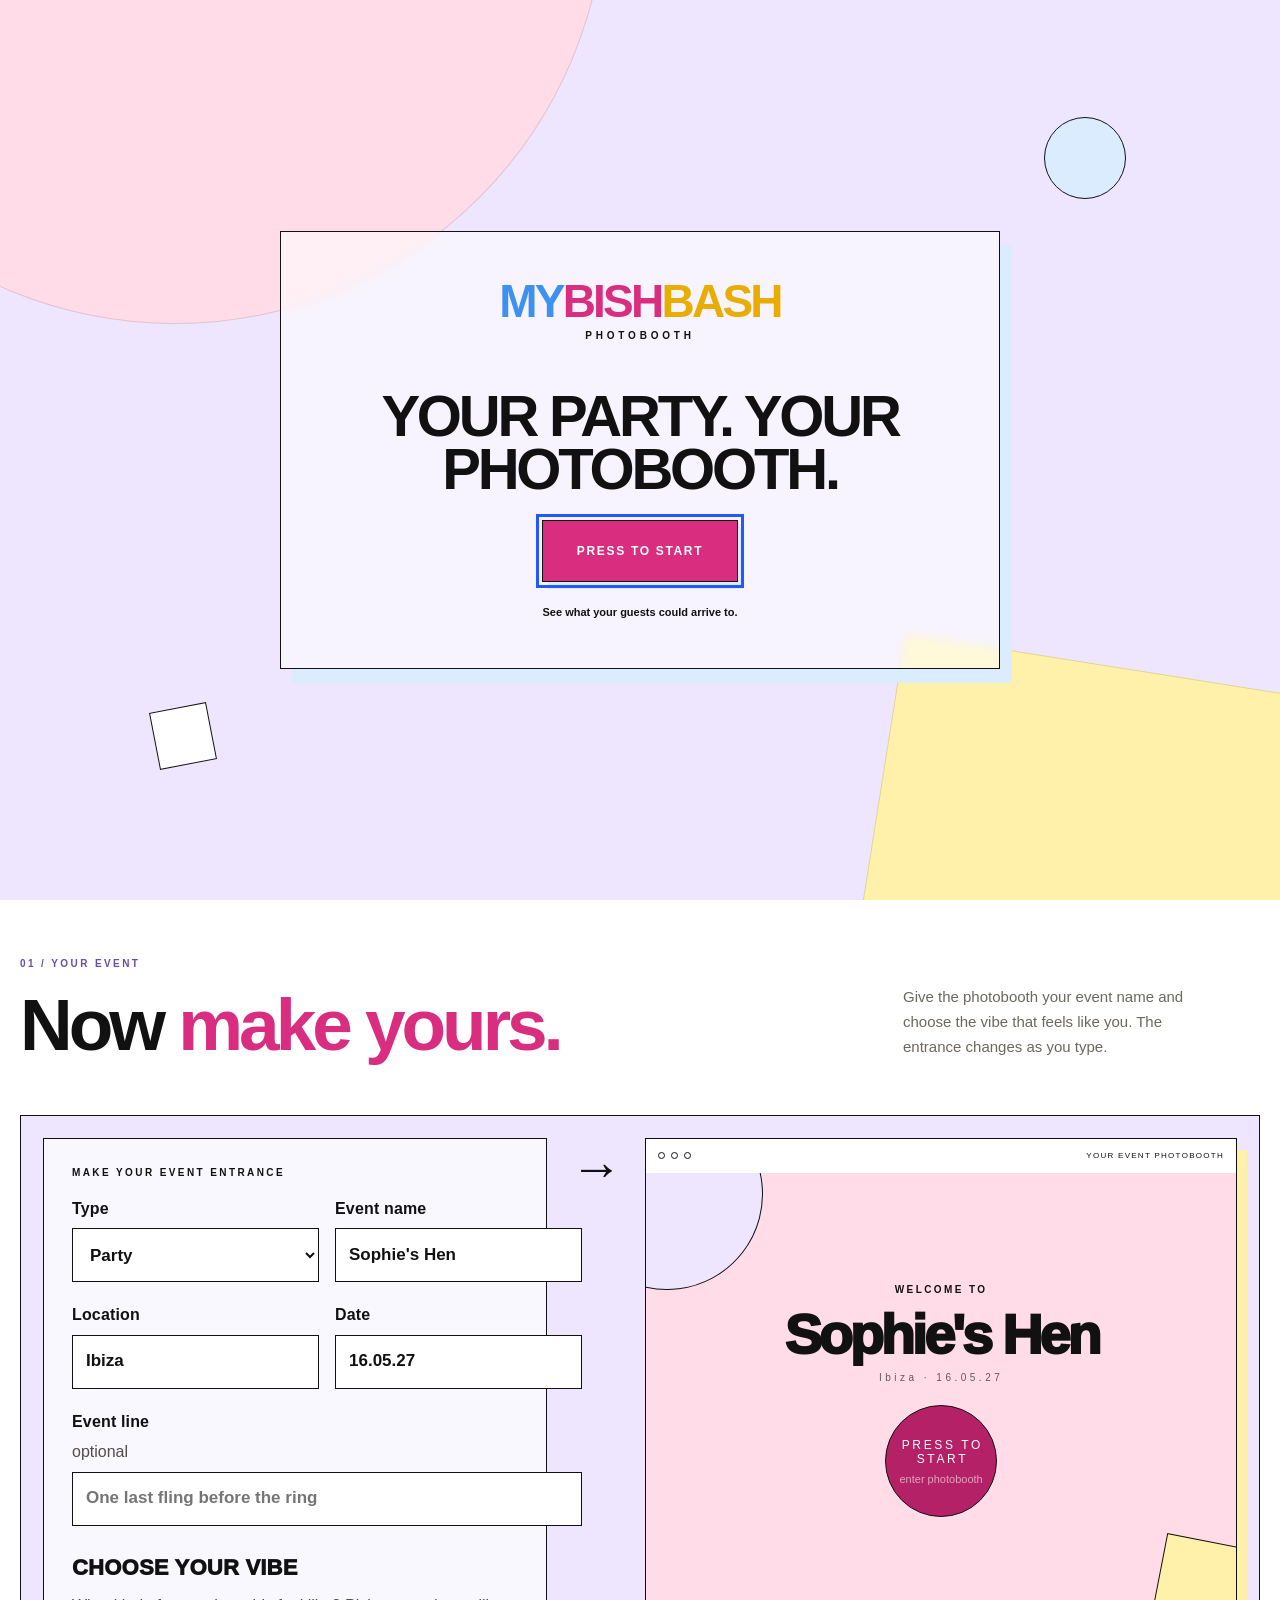
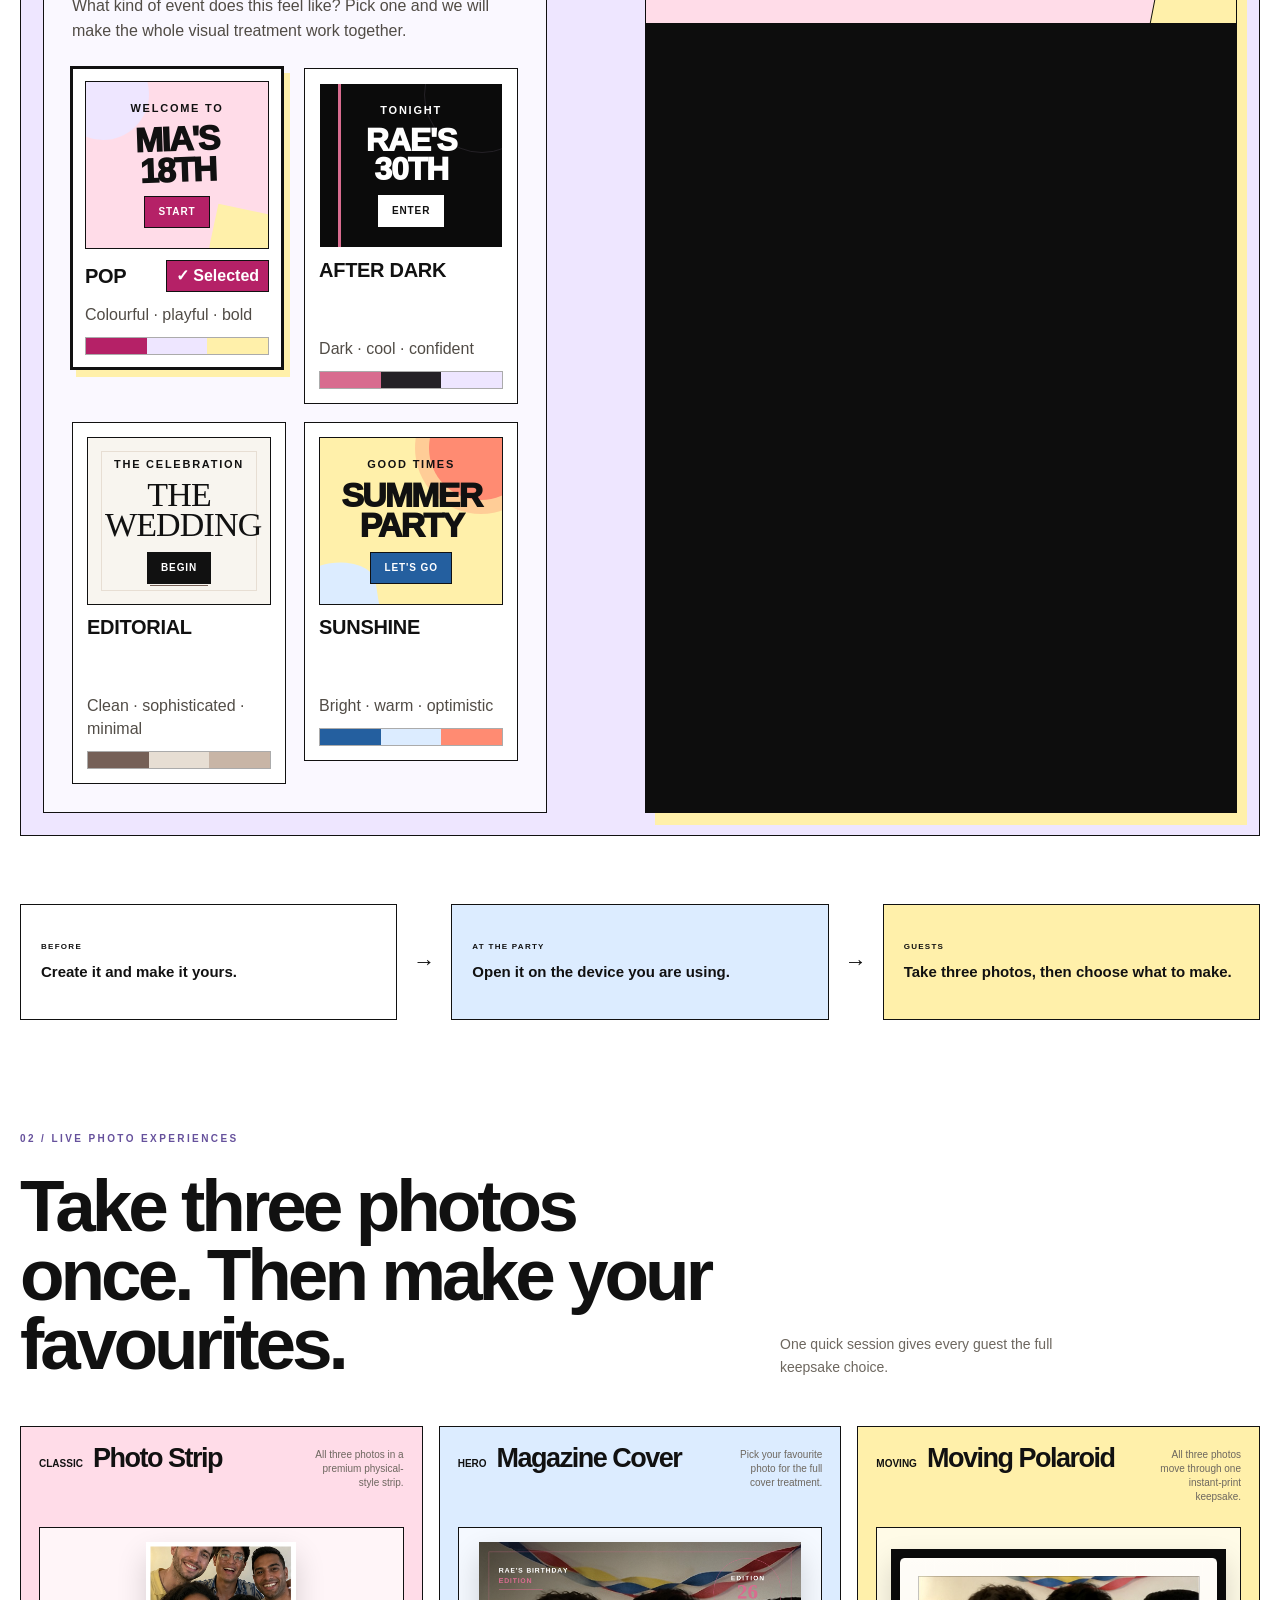
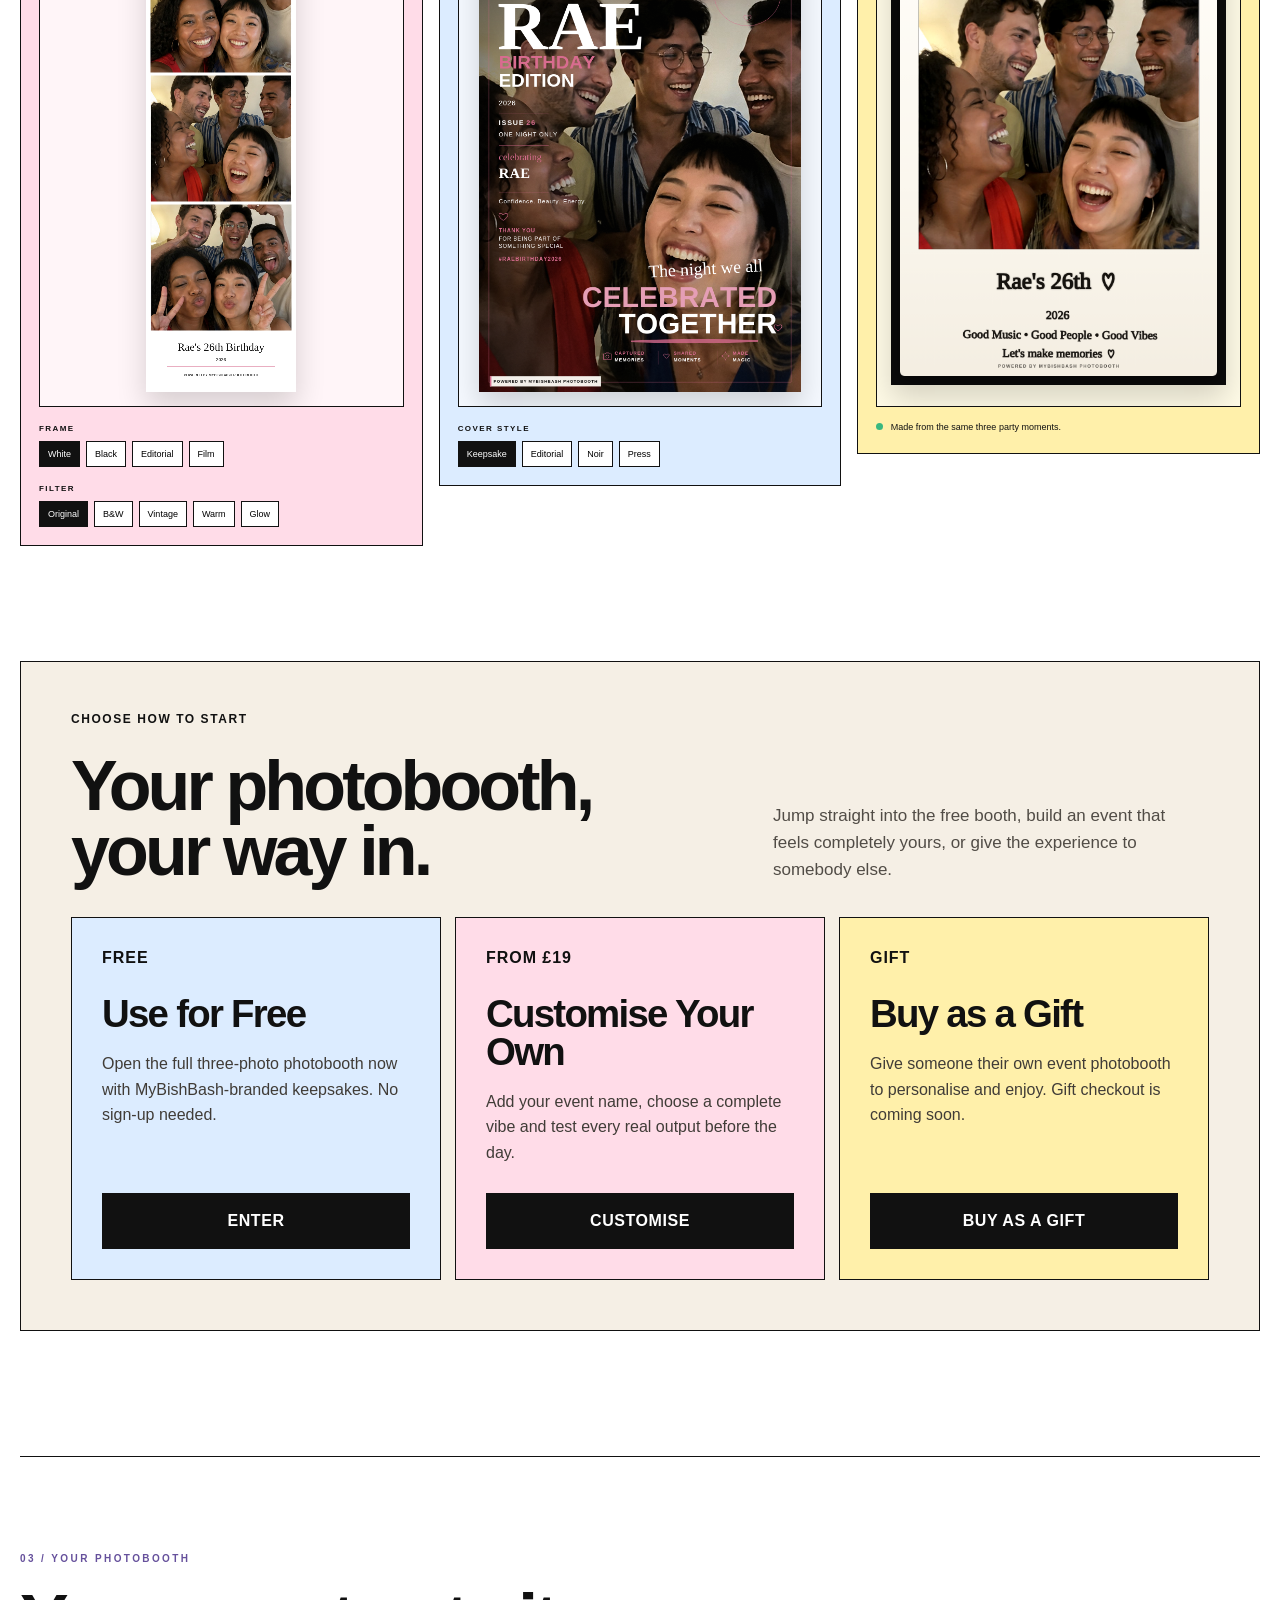
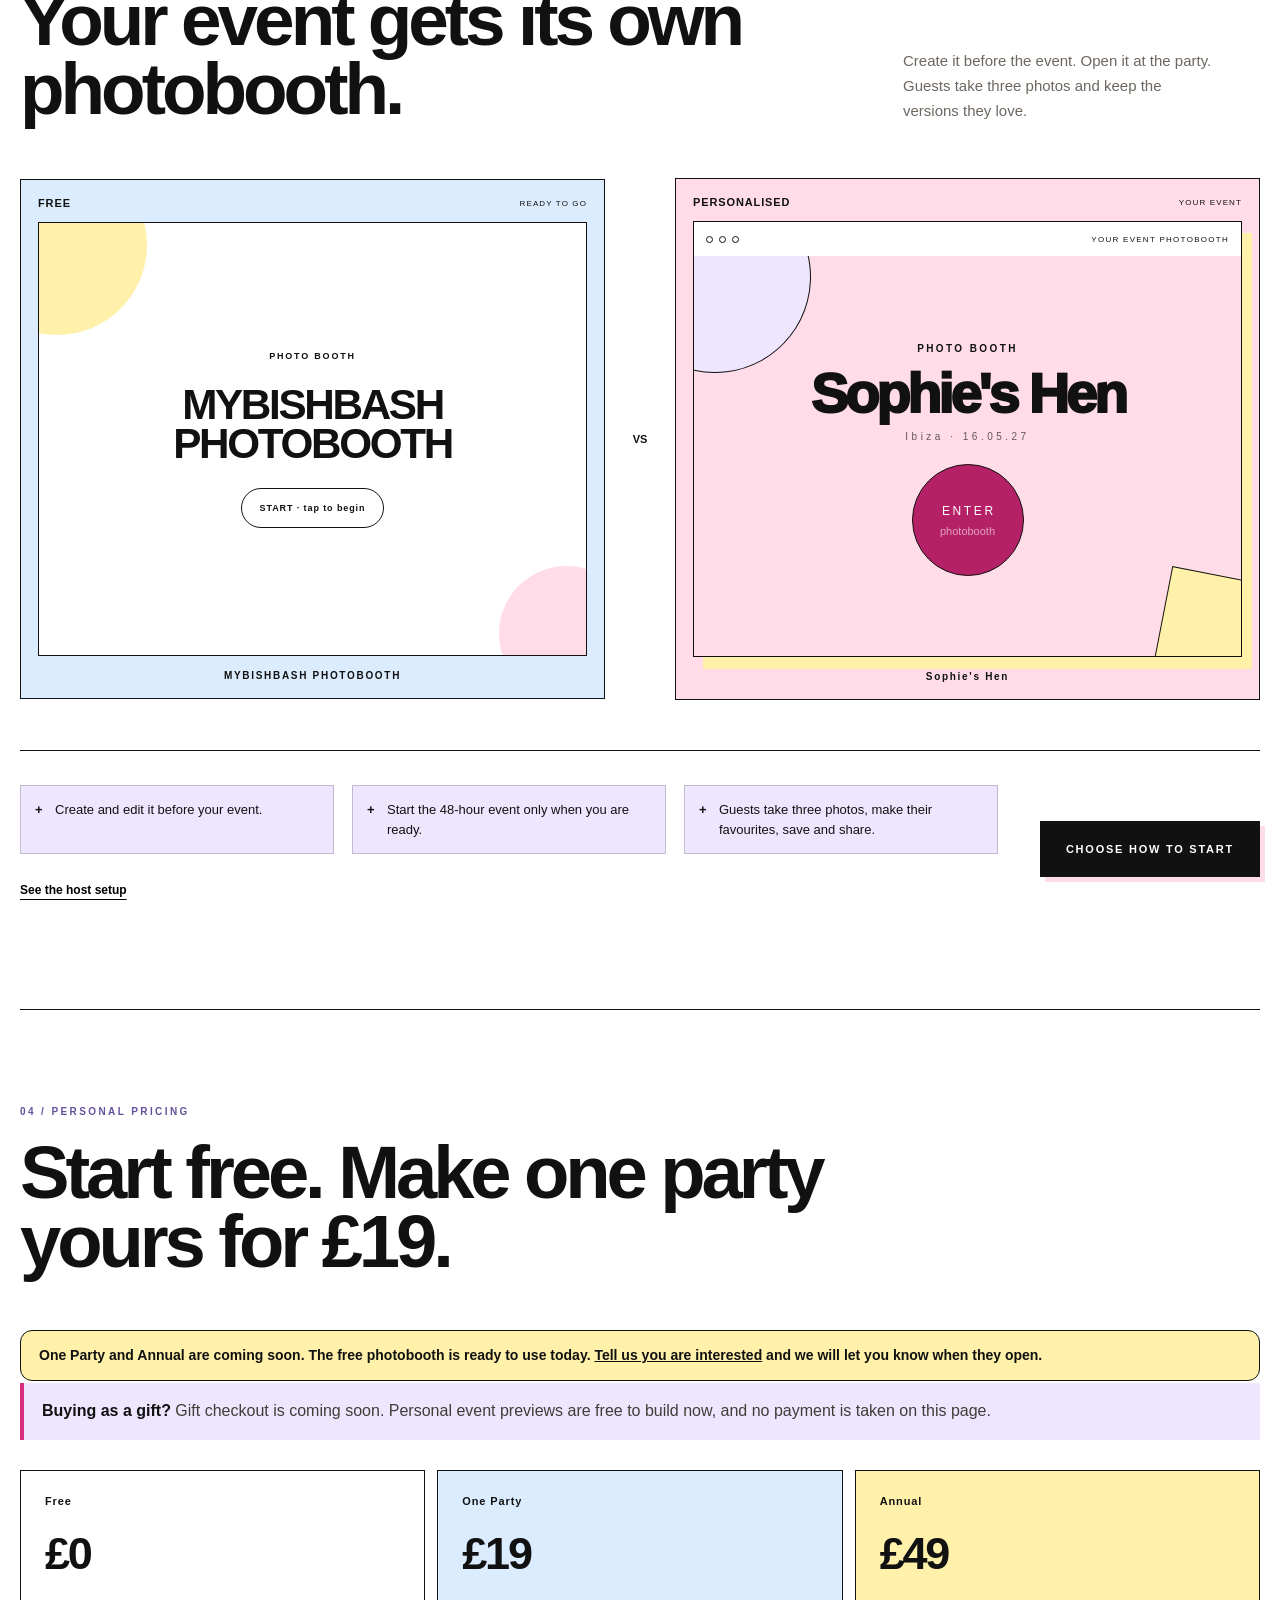
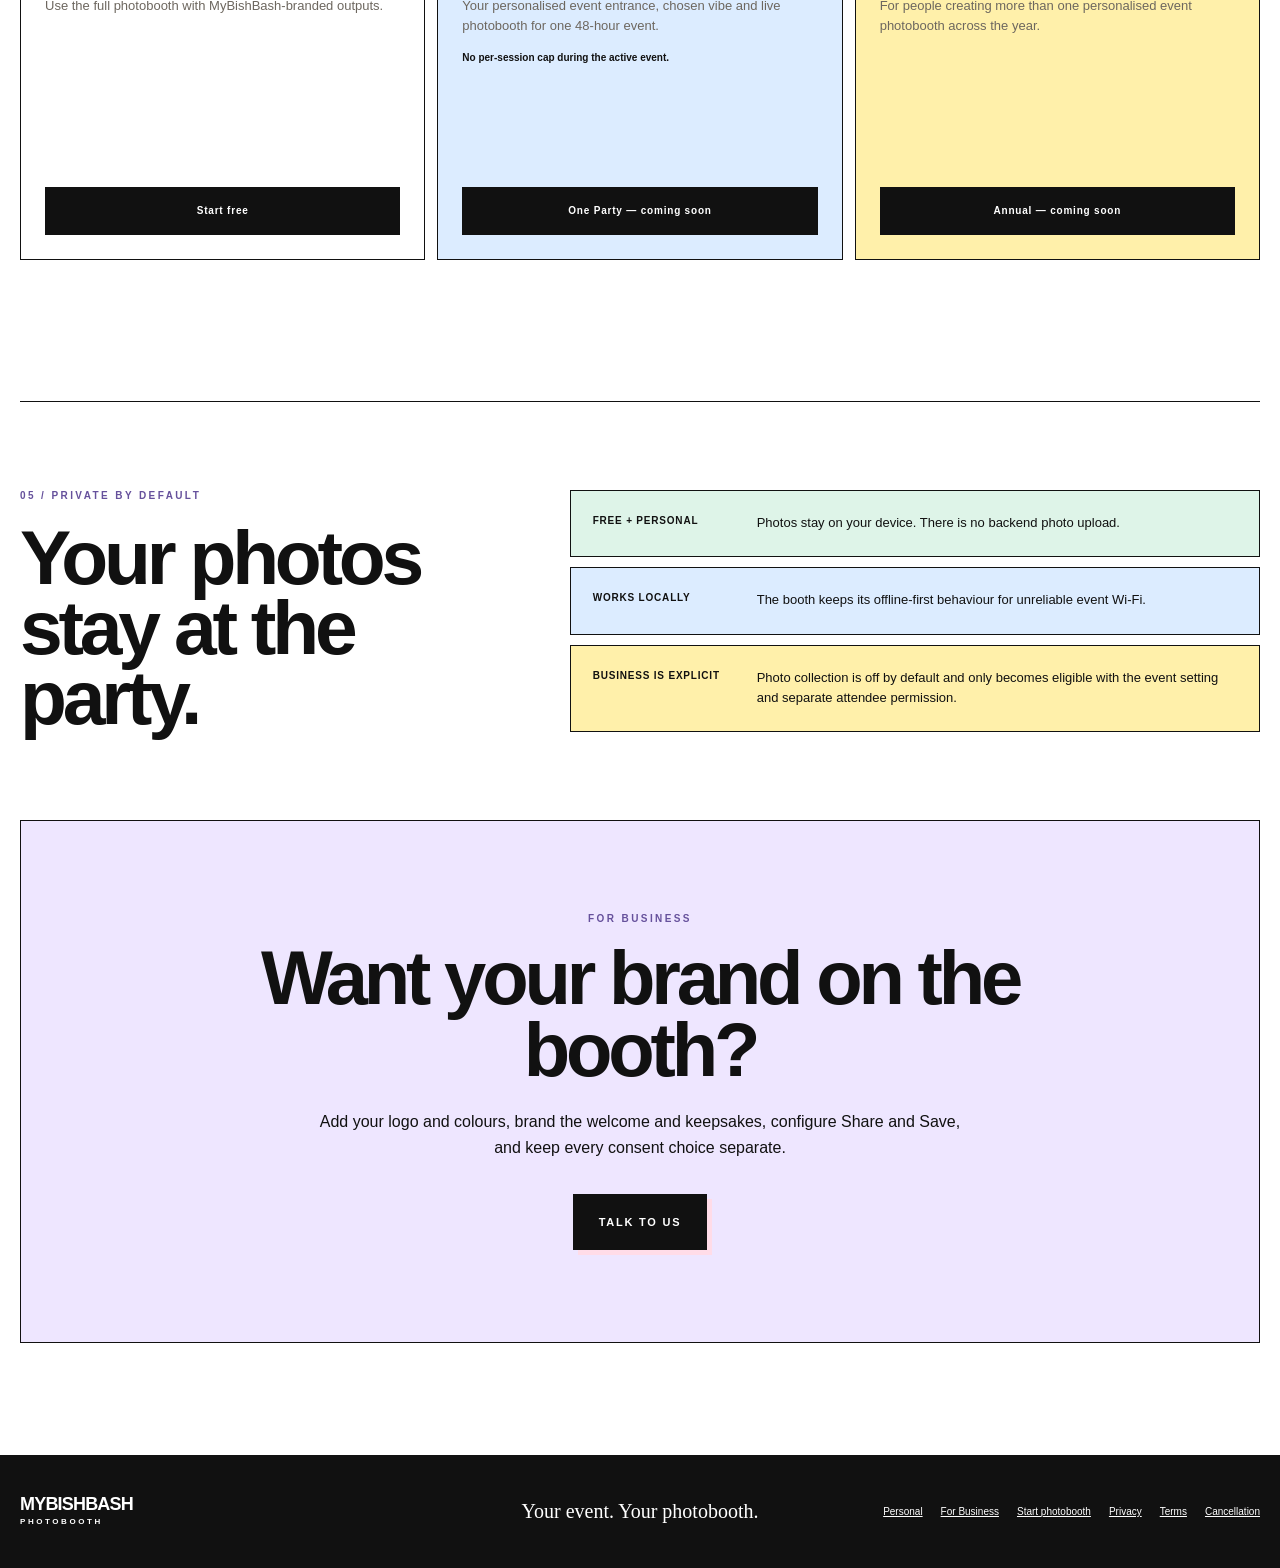
==== commit 65d4bdf1: "Give interested Personal buyers a waitlist bridge, not a dead end (C-07) Checkout is honestly closed" ====
--- a/index.html
+++ b/index.html
@@ -376,7 +376,7 @@
     <section id="pricing" class="pricing-section page-section" aria-labelledby="pricingTitle">
       <p class="section-number">04 / PERSONAL PRICING</p>
       <h2 id="pricingTitle">Start free. Make one party yours for £19.</h2>
-      <p id="pricingNotice" class="pricing-notice" role="status" hidden>One Party and Annual are coming soon. The free photobooth is ready to use today.</p>
+      <p id="pricingNotice" class="pricing-notice" role="status" hidden>One Party and Annual are coming soon. The free photobooth is ready to use today. <a data-personal-interest-contact data-plan-label="Personal launch" href="#pricing">Tell us you are interested</a> and we will let you know when they open.</p>
       <p id="giftAccess" class="gift-availability"><strong>Buying as a gift?</strong> Gift checkout is coming soon. Personal event previews are free to build now, and no payment is taken on this page.</p>
       <div class="pricing-grid">
         <article class="price-card">
--- a/styles.css
+++ b/styles.css
@@ -195,7 +195,7 @@
 
 .pricing-section{padding-top:96px;padding-bottom:96px}.pricing-section h2{font-size:clamp(43px,5.8vw,78px);line-height:.92;max-width:970px;margin:0 0 54px}
 .gift-availability{margin:-24px 0 30px;padding:16px 18px;border-left:4px solid var(--party-raspberry);background:var(--party-lilac);font-size:16px;line-height:1.55;color:#403c37}.gift-availability strong{color:var(--ink)}
-.pricing-grid{display:grid;grid-template-columns:repeat(4,1fr);gap:12px}
+.pricing-grid{display:grid;grid-template-columns:repeat(3,1fr);gap:12px}
 .price-card{position:relative;border:1px solid var(--ink);padding:24px;min-height:390px;display:flex;flex-direction:column;background:#fff}
 .price-card:nth-child(2){background:var(--party-blue)}.price-card:nth-child(3){background:var(--party-yellow)}.founding-card{background:var(--party-pink)}
 .price-card>p{font-size:11px;font-weight:900;letter-spacing:.08em;margin:0}
@@ -496,7 +496,7 @@
 .event-entrance-card,.personal-compare .booth-example{--event-primary:var(--party-raspberry);--event-secondary:var(--party-lilac);--event-highlight:var(--party-pink);--event-surface:var(--party-lilac);--event-ink:var(--ink);--event-button:var(--ink);--event-button-ink:#fff;--event-border:var(--ink);--event-heading-family:"Avenir Next",Avenir,Helvetica,Arial,sans-serif;--event-heading-weight:900;--event-heading-spacing:-.055em;position:relative;isolation:isolate;overflow:hidden;border-color:var(--event-border);background:var(--event-surface);color:var(--event-ink)}.event-entrance-card{min-height:450px}.event-entrance-card::before,.event-entrance-card::after,.personal-compare .booth-example::before,.personal-compare .booth-example::after{content:"";position:absolute;z-index:-1;pointer-events:none;border:1px solid var(--event-border)}.event-entrance-card::before,.personal-compare .booth-example::before{width:190px;height:190px;border-radius:50%;background:var(--event-secondary);left:-75px;top:-75px}.event-entrance-card::after,.personal-compare .booth-example::after{width:125px;height:125px;background:var(--event-highlight);right:-45px;bottom:-48px;transform:rotate(8deg)}.event-entrance-card>*,.personal-compare .booth-example>*{position:relative;z-index:1}.event-entrance-card h3,.personal-compare .booth-example h3{font-family:var(--event-heading-family);font-weight:var(--event-heading-weight);letter-spacing:var(--event-heading-spacing);color:var(--event-ink)}.event-entrance-card .round-start,.personal-compare .booth-example .round-start{border-color:var(--event-border);color:var(--event-button-ink);background:var(--event-button)}.event-entrance-card .round-start:hover,.personal-compare .booth-example .round-start:hover{background:var(--event-primary);border-color:var(--event-border);color:var(--event-accent-ink,#fff)}.event-preview-line{max-width:34ch;margin:-8px auto 22px;font-size:16px;line-height:1.5}
 .live-party-story{display:grid;grid-template-columns:1fr 34px 1fr 34px 1fr;gap:10px;align-items:center;margin:0 0 112px}.live-party-story article{min-height:116px;border:1px solid var(--ink);padding:20px;display:flex;flex-direction:column;justify-content:center;background:#fff}.live-party-story article:nth-of-type(2){background:var(--party-blue)}.live-party-story article:nth-of-type(3){background:var(--party-yellow)}.live-party-story span{font-size:8px;letter-spacing:.16em;font-weight:900;margin-bottom:11px}.live-party-story strong{font-size:15px;line-height:1.35}.live-party-story i{text-align:center;font-style:normal;font-size:22px}
 .guest-output-heading{display:grid;grid-template-columns:1.2fr .8fr;gap:40px;align-items:end;margin:0 0 48px}.guest-output-heading .section-number{grid-column:1/-1;margin-bottom:-12px}.guest-output-heading h2{font-size:clamp(42px,5.7vw,76px);line-height:.94;margin:0}.guest-output-heading>p:last-child{margin:0;color:var(--muted);font-size:14px;line-height:1.6;max-width:38ch}
-.pricing-grid{grid-template-columns:repeat(3,1fr)}.one-party-card{background:var(--party-blue)!important}.price-card>small{font-size:10px;line-height:1.5;margin-top:14px;font-weight:700}
+.one-party-card{background:var(--party-blue)!important}.price-card>small{font-size:10px;line-height:1.5;margin-top:14px;font-weight:700}
 
 /* The event entrance deliberately echoes the public first-visit entrance. */
 .welcome-screen{--event-primary:var(--party-raspberry);--event-secondary:var(--party-lilac);--event-highlight:var(--party-pink);--event-surface:var(--party-lilac);--event-accent:var(--event-primary);--event-accent-ink:#fff;--event-ink:var(--ink);--event-button:var(--ink);--event-button-ink:#fff;--event-border:var(--ink);--event-heading-family:"Avenir Next",Avenir,Helvetica,Arial,sans-serif;--event-heading-weight:900;--event-heading-spacing:-.06em;isolation:isolate;border-color:var(--event-border);background:var(--event-surface);color:var(--event-ink);overflow:hidden}
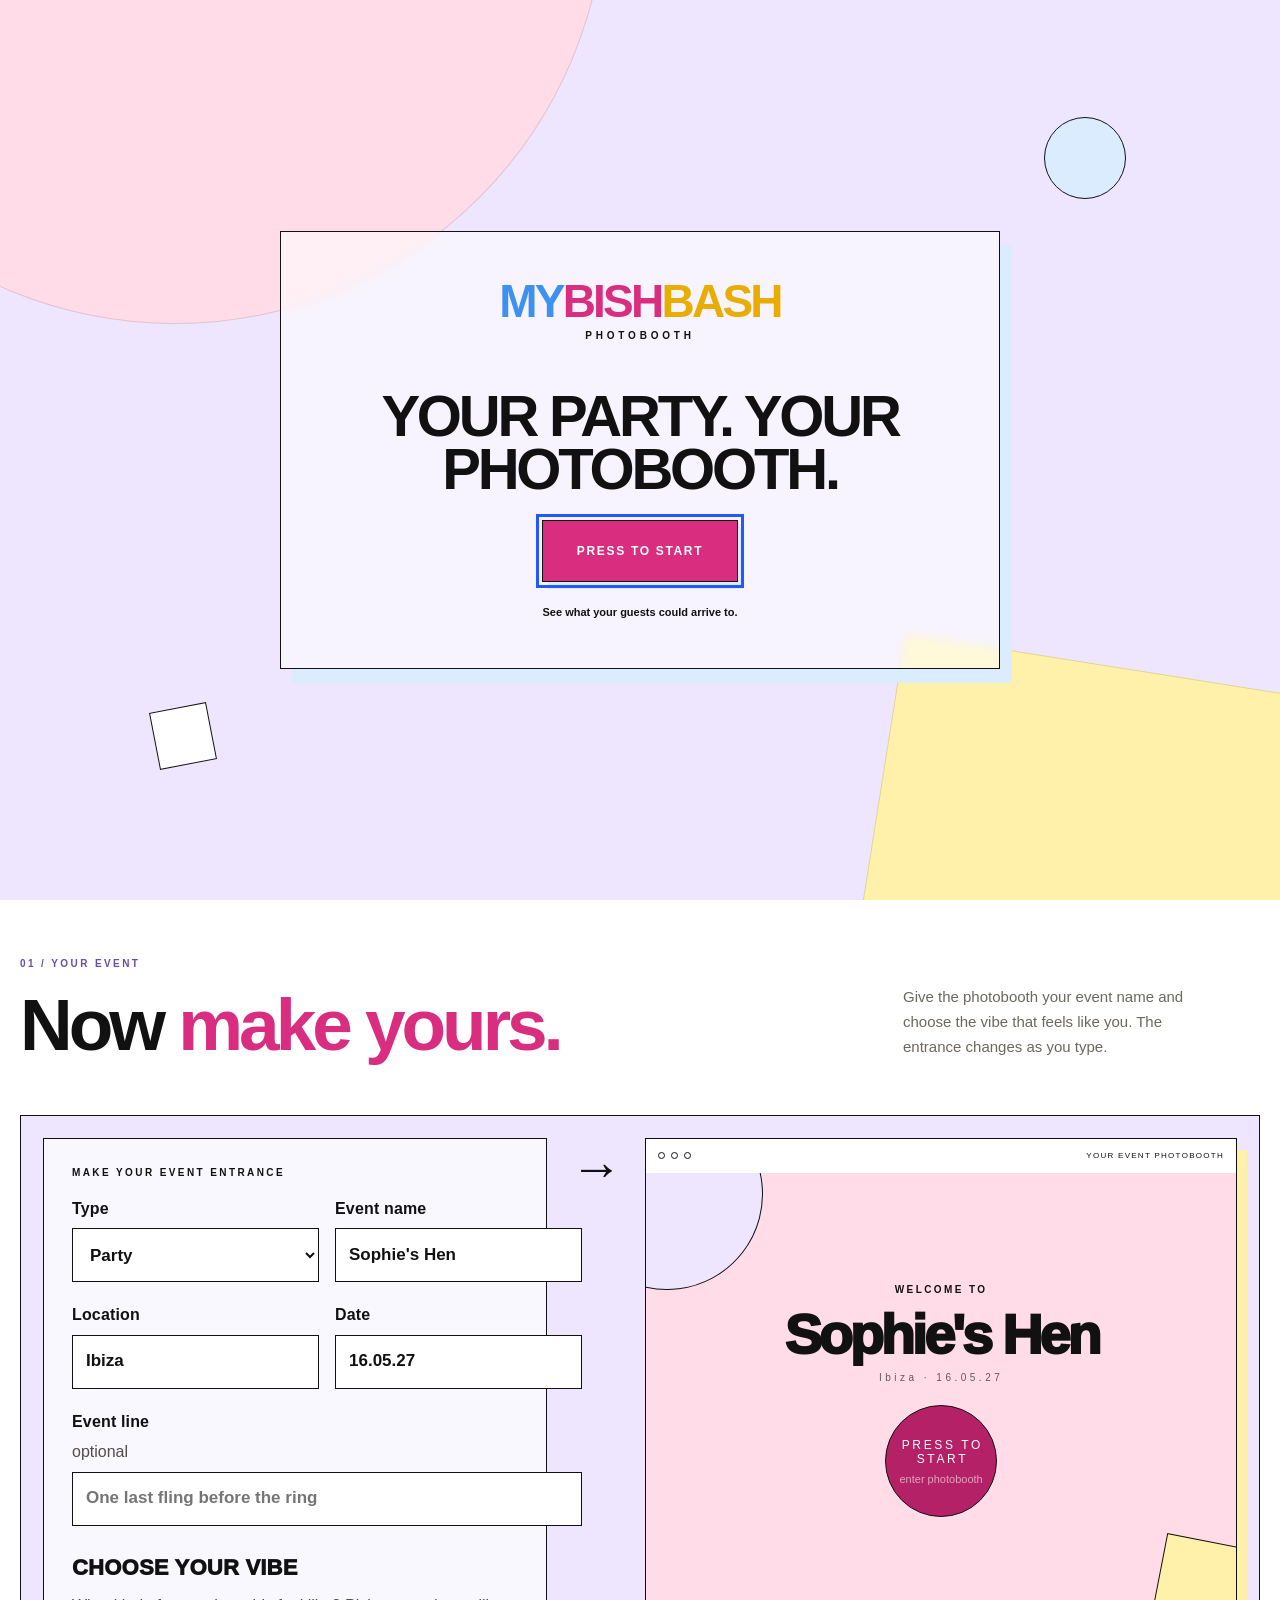
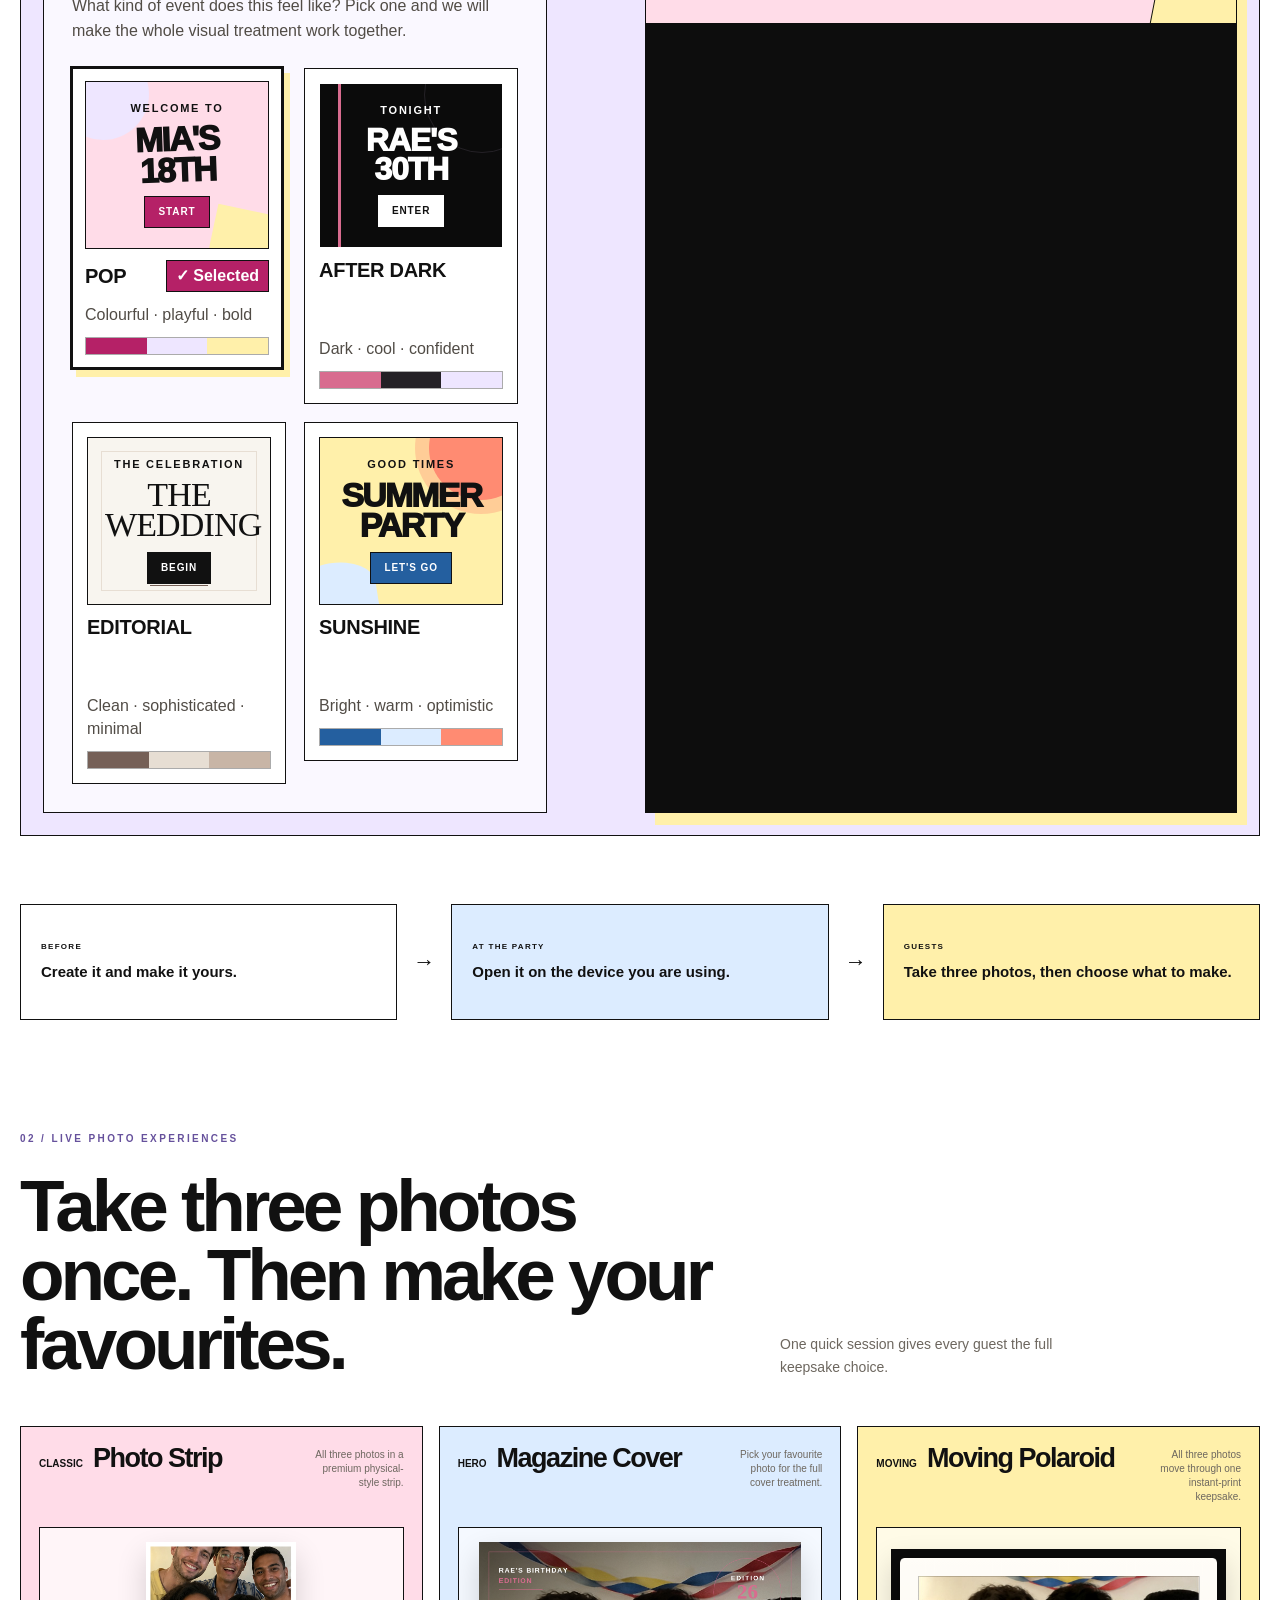
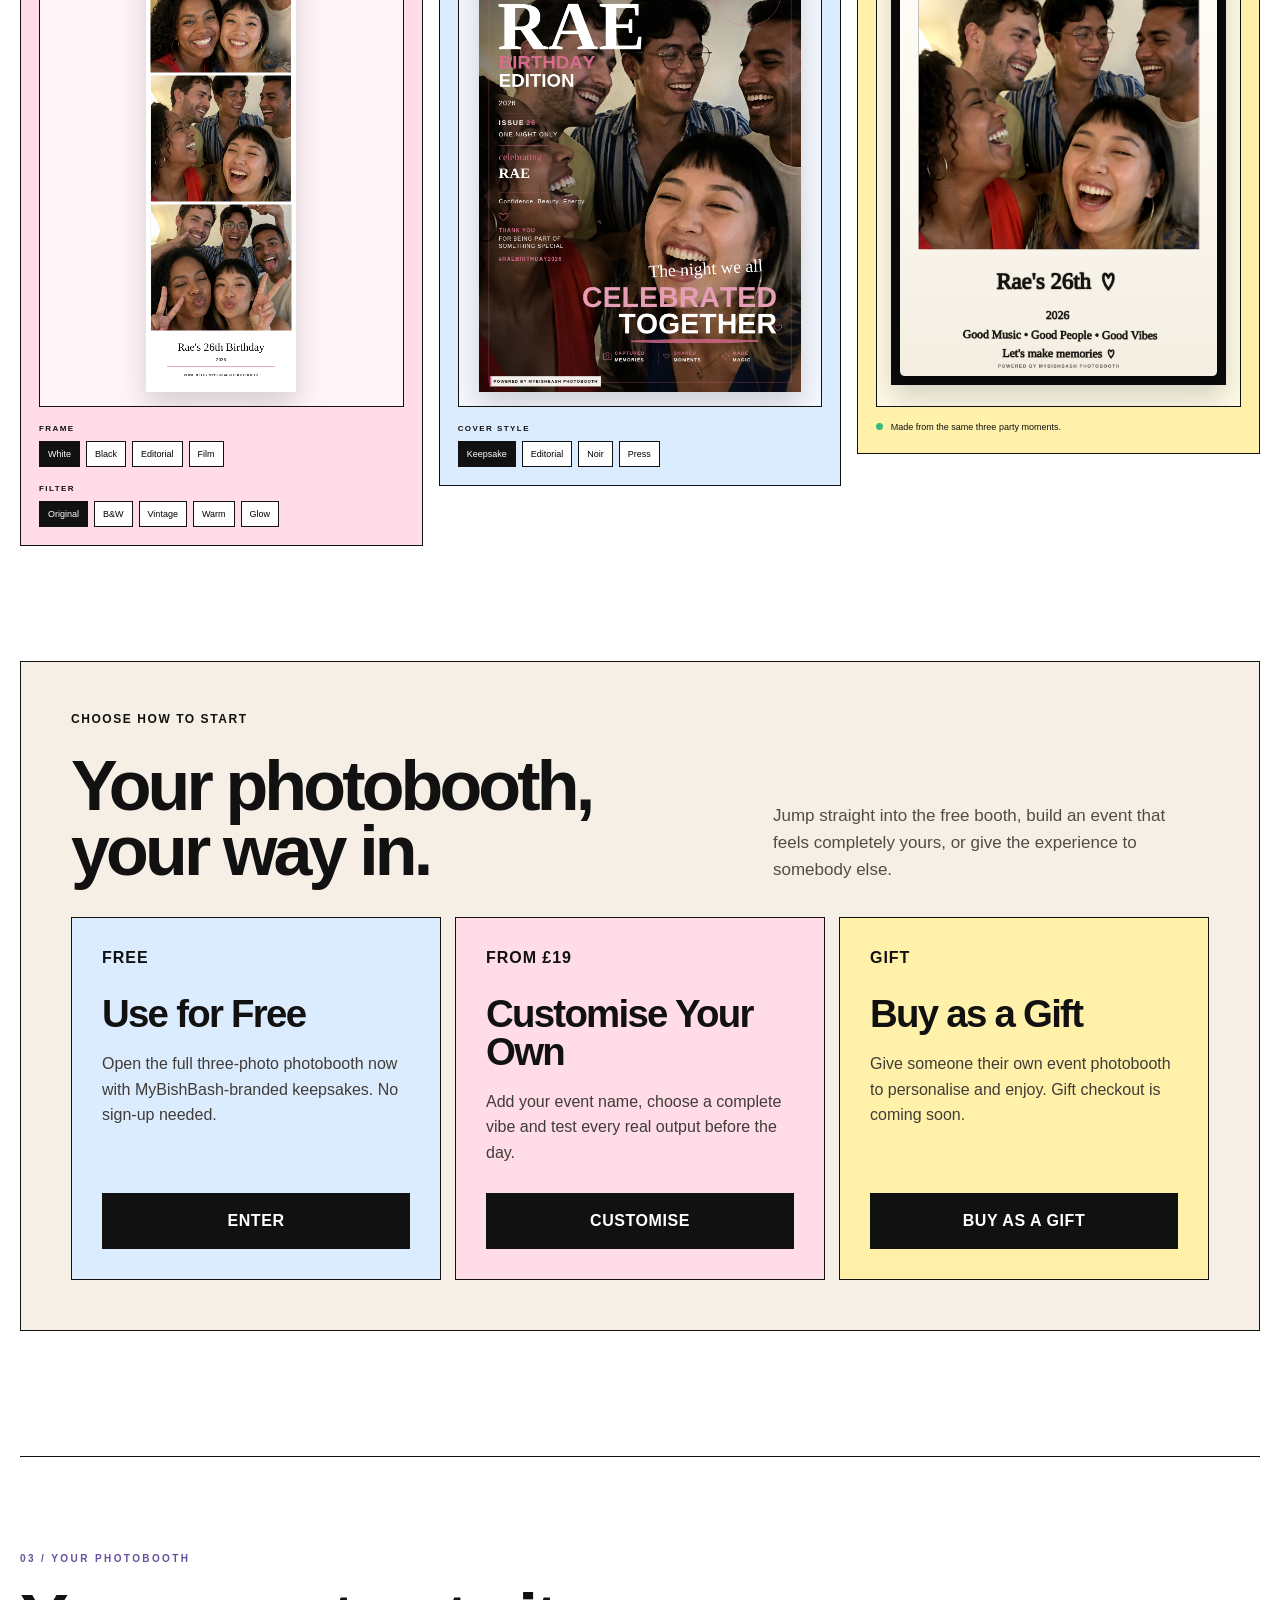
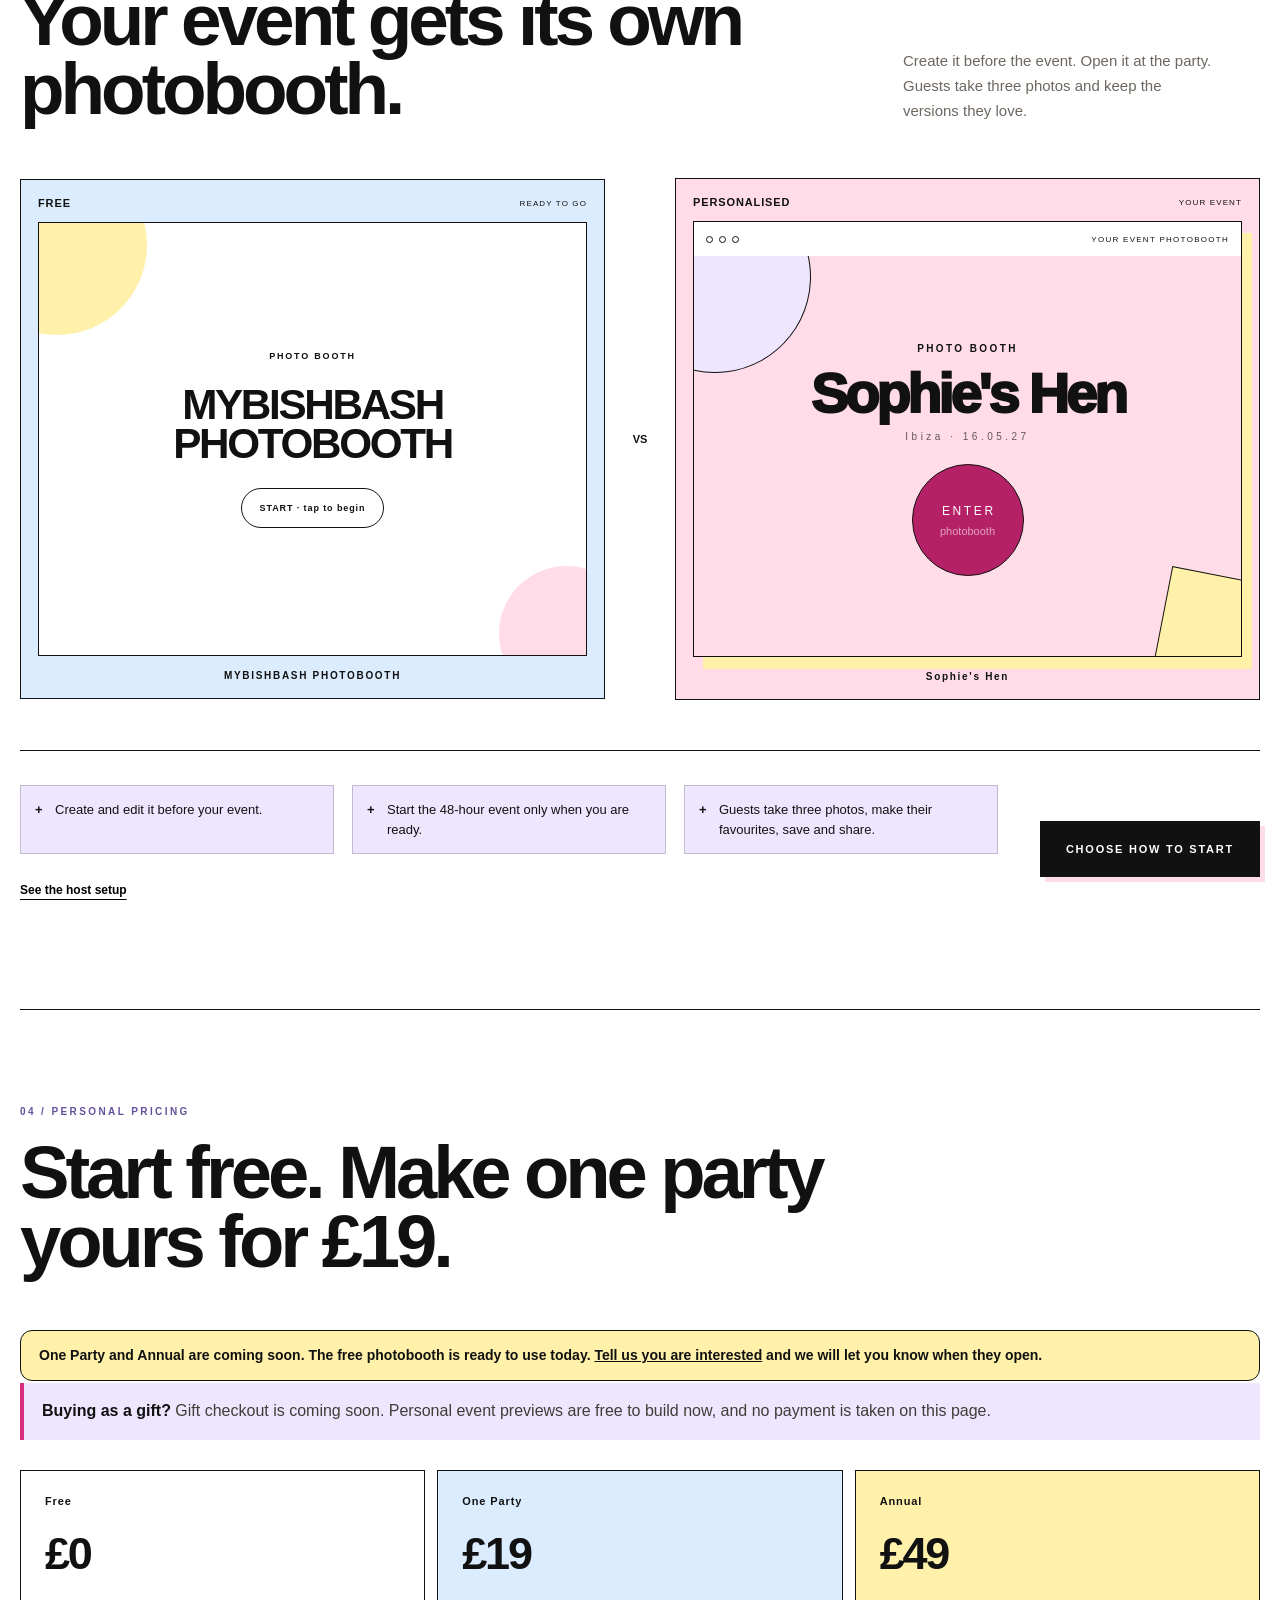
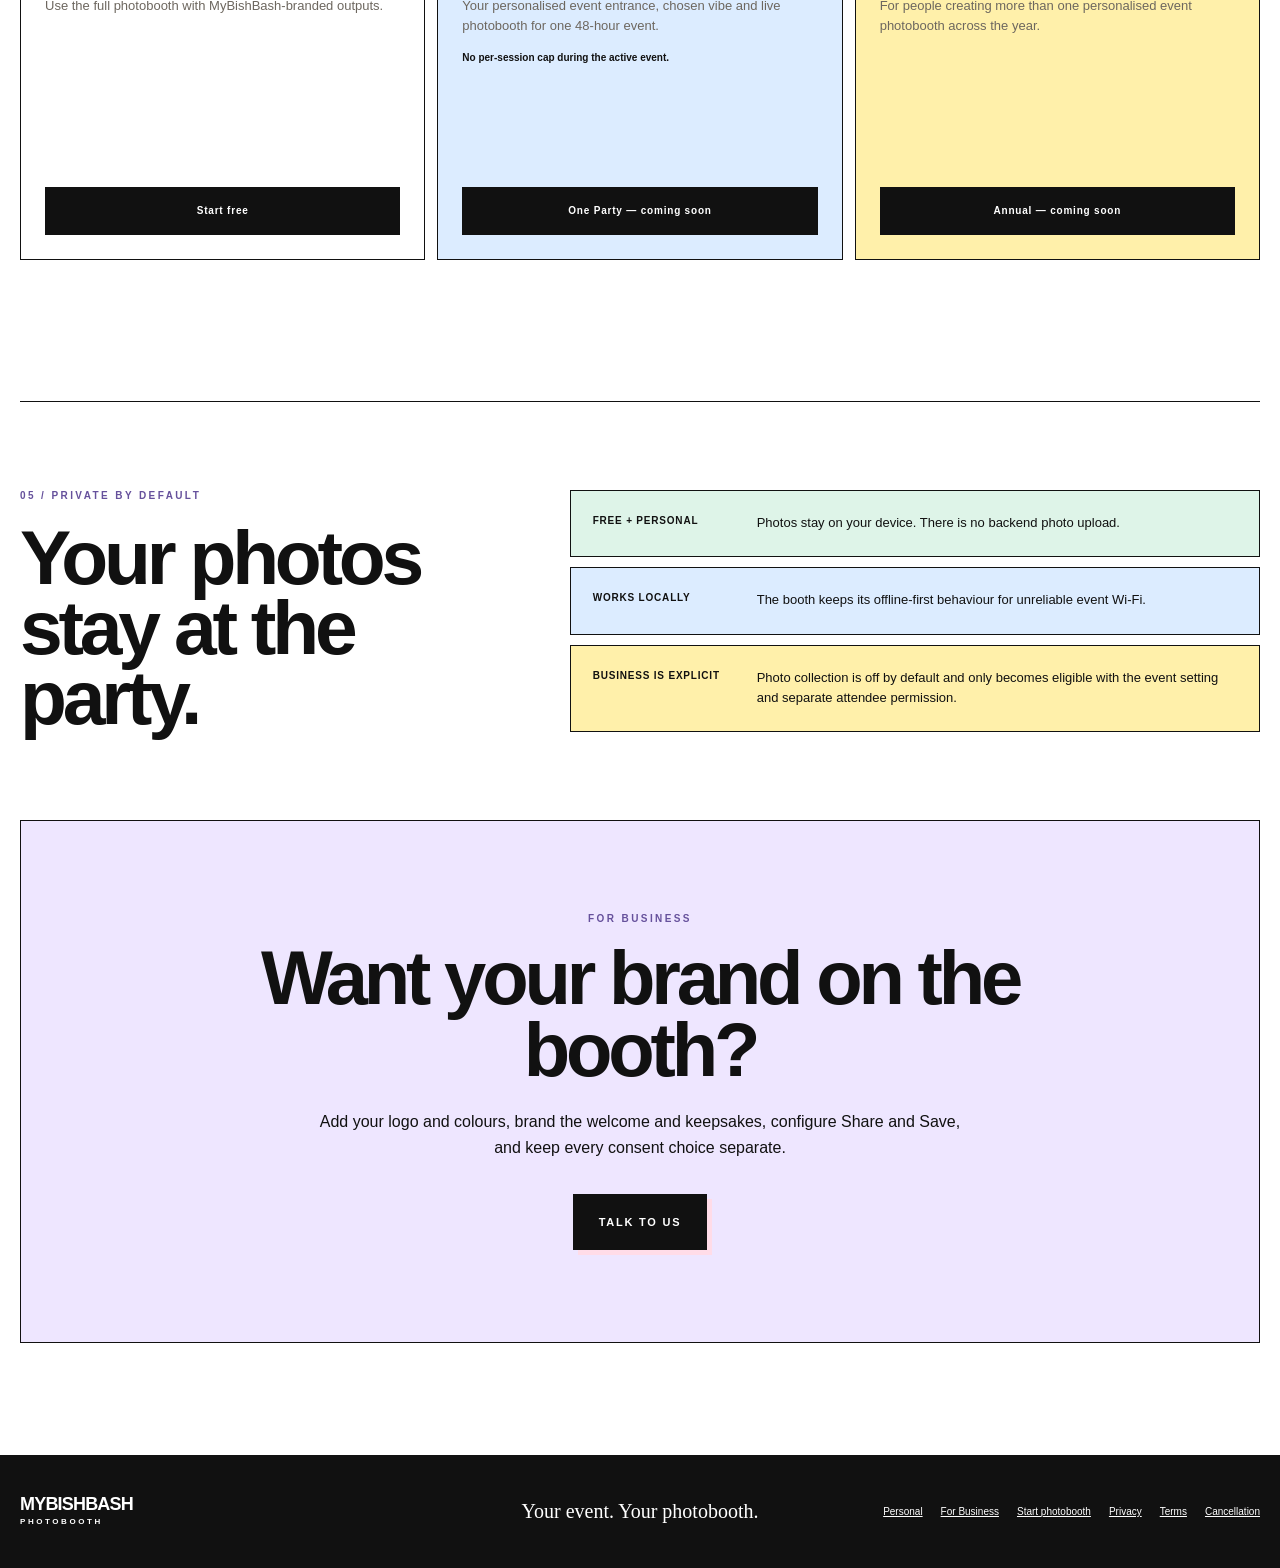
==== commit c075bfea: "PB-31: Booth Kits — whole-booth quick-start presets Adds four founder-confirmed Booth Kits (Birthday" ====
--- a/index.html
+++ b/index.html
@@ -710,6 +710,39 @@
     <div class="admin-grid guided-grid">
       <div class="settings-fields">
         <section id="setupPanel0" class="setup-step active" data-setup-panel="0" role="tabpanel" aria-labelledby="setupStep0">
+          <div class="kit-picker" aria-labelledby="chooseKitTitle" aria-describedby="kitPickerHelp">
+            <p class="step-kicker">START HERE</p>
+            <h3 id="chooseKitTitle">Pick a Booth Kit</h3>
+            <p id="kitPickerHelp" class="field-help large">One tap sets the event type, vibe, output style and starting words below. Everything stays yours to edit afterwards.</p>
+            <div class="kit-grid" role="list">
+              <button class="kit-card" type="button" data-kit="birthday" aria-pressed="false" role="listitem">
+                <span class="kit-card-head"><strong>Birthday</strong><span class="kit-selected" aria-hidden="true">&#10003; Applied</span></span>
+                <span class="kit-description">Warm and joyful — cake, candles, your people</span>
+                <span class="kit-colours" aria-hidden="true"><i></i><i></i><i></i></span>
+              </button>
+              <button class="kit-card" type="button" data-kit="wedding" aria-pressed="false" role="listitem">
+                <span class="kit-card-head"><strong>Wedding</strong><span class="kit-selected" aria-hidden="true">&#10003; Applied</span></span>
+                <span class="kit-description">Elegant and editorial, ready for the big day</span>
+                <span class="kit-colours" aria-hidden="true"><i></i><i></i><i></i></span>
+              </button>
+              <button class="kit-card" type="button" data-kit="kids-party" aria-pressed="false" role="listitem">
+                <span class="kit-card-head"><strong>Kids Party</strong><span class="kit-selected" aria-hidden="true">&#10003; Applied</span></span>
+                <span class="kit-description">Bright, bold primaries — built for chaos</span>
+                <span class="kit-colours" aria-hidden="true"><i></i><i></i><i></i></span>
+              </button>
+              <button class="kit-card" type="button" data-kit="minimal" aria-pressed="false" role="listitem">
+                <span class="kit-card-head"><strong>Minimal</strong><span class="kit-selected" aria-hidden="true">&#10003; Applied</span></span>
+                <span class="kit-description">Clean and understated, out of the way</span>
+                <span class="kit-colours" aria-hidden="true"><i></i><i></i><i></i></span>
+              </button>
+              <button class="kit-card kit-card-scratch" type="button" data-kit="" aria-pressed="false" role="listitem">
+                <span class="kit-card-head"><strong>Start from scratch</strong><span class="kit-selected" aria-hidden="true">&#10003; Applied</span></span>
+                <span class="kit-description">Skip the presets — set every field yourself.</span>
+              </button>
+            </div>
+            <p id="kitPickerStatus" class="kit-picker-status" role="status" aria-live="polite" hidden></p>
+          </div>
+          <input id="setKitId" type="hidden" value="">
           <p class="step-kicker">STEP 1 OF 5</p>
           <h3>Name your event</h3>
           <p class="field-help large">Tell us the event. MyBishBash carries its identity through the entrance and every finished output.</p>
@@ -991,6 +1024,7 @@
 <script src="mp4.js"></script>
 <script src="product.js"></script>
 <script src="event.js"></script>
+<script src="kits.js"></script>
 <script src="clients.js"></script>
 <script src="strip.js"></script>
 <script src="motion.js"></script>
--- a/styles.css
+++ b/styles.css
@@ -367,7 +367,7 @@
 
 /* ---------- visual-first Personal setup + retained advanced controls ---------- */
 
-.settings-screen{background:#161616;padding:16px;align-items:flex-start;justify-content:center;overflow:auto;overflow-x:hidden}
+.settings-screen{background:#161616;padding:16px;align-items:flex-start;justify-content:center;overflow:auto;overflow-x:hidden;height:100svh;scroll-padding-bottom:64svh}
 .settings-shell{width:min(1580px,calc(100vw - 32px));min-width:0;background:var(--paper);padding:clamp(24px,3vw,46px);margin:0 auto}
 .settings-head{display:flex;justify-content:space-between;align-items:flex-start;gap:24px;border-bottom:1px solid var(--ink);padding-bottom:28px}
 .settings-head>div{min-width:0}.settings-head h2{font-size:clamp(44px,5vw,64px);line-height:.96;margin:12px 0 14px}.settings-access-note{font-size:17px;line-height:1.6;color:#514c46;margin:0;max-width:62ch}.close-btn{flex:0 0 48px;width:48px;height:48px;min-height:48px;border:1px solid transparent;background:transparent;font-family:Didot,serif;font-size:42px;line-height:1;display:inline-flex;align-items:center;justify-content:center}
@@ -375,12 +375,37 @@
 .setup-progress{display:grid;grid-template-columns:repeat(5,minmax(0,1fr));border:1px solid var(--ink);margin:30px 0 38px;background:#fff}
 .setup-progress button{min-width:0;min-height:60px;border:0;border-right:1px solid var(--ink);background:#fff;padding:8px 10px;font-size:16px;font-weight:800;letter-spacing:.01em;display:flex;align-items:center;justify-content:center;gap:9px;overflow-wrap:anywhere}.setup-progress button:last-child{border-right:0}.setup-progress button span{display:inline-flex;flex:0 0 28px;width:28px;height:28px;align-items:center;justify-content:center;border:1px solid var(--ink);border-radius:50%;font-size:12px}.setup-progress button.active,.setup-progress button[aria-selected="true"]{background:var(--yellow);box-shadow:inset 0 -4px 0 var(--ink)}
 
-.admin-grid{display:grid;grid-template-columns:minmax(350px,.76fr) minmax(520px,1.24fr);gap:clamp(36px,4vw,68px);align-items:start;min-width:0}.guided-grid{min-height:720px}.settings-fields{min-width:0;container-type:inline-size}.setup-step{padding:20px 0 0;min-width:0}.setup-step h3,.advanced-inner h3{font-size:clamp(38px,4vw,50px);line-height:1;margin:12px 0 20px}.step-kicker{color:var(--blue);font-size:12px;letter-spacing:.12em}.field-help{margin:-3px 0 24px;font-size:16px;line-height:1.6;color:#514c46;max-width:68ch}.field-help.large{font-size:17px;line-height:1.65;margin:0 0 34px}.field-grid{display:grid;grid-template-columns:repeat(2,minmax(0,1fr));gap:28px 20px}.field-grid input::placeholder{color:#6d675f;font-style:italic}.field-grid label{display:flex;flex-direction:column;gap:10px;min-width:0;font-size:16px;line-height:1.4;font-weight:800;letter-spacing:.01em}.field-grid label small{font-size:16px;letter-spacing:0;color:#514c46}.field-grid input,.field-grid select{width:100%;min-width:0;min-height:56px;border:1px solid var(--ink);background:#fff;padding:0 15px;border-radius:0;font-size:17px;color:var(--ink)}
+.admin-grid{display:flex;flex-direction:column;gap:clamp(24px,3vw,40px);min-width:0}.guided-grid{min-height:auto}.settings-fields{min-width:0;container-type:inline-size}.setup-step{padding:20px 0 0;min-width:0}.setup-step h3,.advanced-inner h3{font-size:clamp(38px,4vw,50px);line-height:1;margin:12px 0 20px}.step-kicker{color:var(--blue);font-size:12px;letter-spacing:.12em}.field-help{margin:-3px 0 24px;font-size:16px;line-height:1.6;color:#514c46;max-width:68ch}.field-help.large{font-size:17px;line-height:1.65;margin:0 0 34px}.field-grid{display:grid;grid-template-columns:repeat(2,minmax(0,1fr));gap:28px 20px}.field-grid input::placeholder{color:#6d675f;font-style:italic}.field-grid label{display:flex;flex-direction:column;gap:10px;min-width:0;font-size:16px;line-height:1.4;font-weight:800;letter-spacing:.01em}.field-grid label small{font-size:16px;letter-spacing:0;color:#514c46}.field-grid input,.field-grid select{width:100%;min-width:0;min-height:56px;border:1px solid var(--ink);background:#fff;padding:0 15px;border-radius:0;font-size:17px;color:var(--ink)}
 .default-proof{display:grid;grid-template-columns:auto minmax(0,1fr);gap:18px;border:0;border-left:4px solid var(--blue);background:#eef1ff;padding:20px 22px;margin-top:36px;align-items:start}.default-proof span{font-size:12px;letter-spacing:.1em;font-weight:900;color:var(--blue)}.default-proof p{font-size:16px;line-height:1.6;margin:0}
 
 .theme-picker{min-width:0;border:0;padding:0;margin:0}.theme-picker legend{padding:0;font-size:22px;line-height:1.3;font-weight:950;letter-spacing:.01em}.theme-picker-help{margin:10px 0 24px;font-size:16px;line-height:1.6;color:#514c46;max-width:62ch}.theme-grid{display:grid;grid-template-columns:1fr;gap:18px;min-width:0}.theme-choice{position:relative;min-width:0}.theme-radio{position:absolute;width:1px;height:1px;margin:-1px;padding:0;overflow:hidden;clip:rect(0 0 0 0);clip-path:inset(50%);white-space:nowrap}.theme-card{--theme-primary:var(--party-raspberry);--theme-secondary:var(--party-lilac);--theme-highlight:var(--party-yellow);--theme-background:#fff;--theme-foreground:var(--ink);--theme-button:var(--ink);--theme-button-ink:#fff;--theme-border:var(--ink);display:flex;min-width:0;min-height:250px;flex-direction:column;gap:11px;border:1px solid var(--ink);background:#fff;padding:14px;cursor:pointer;transition:transform .16s ease,box-shadow .16s ease}.theme-mini-event{position:relative;isolation:isolate;display:flex;min-height:132px;overflow:hidden;flex-direction:column;align-items:center;justify-content:center;border:1px solid var(--theme-border);background:var(--theme-background);color:var(--theme-foreground);padding:20px 13px;text-align:center}.theme-mini-event>*{position:relative;z-index:1}.theme-mini-shape{position:absolute;z-index:-1;display:block;pointer-events:none}.theme-mini-kicker{font-size:11px;line-height:1.2;letter-spacing:.16em;font-weight:900}.theme-mini-title{max-width:95%;margin:9px 0 11px;font-size:clamp(24px,3.2vw,34px);line-height:.9;font-weight:950;letter-spacing:-.055em}.theme-mini-button{display:inline-flex;min-height:32px;align-items:center;justify-content:center;border:1px solid var(--theme-border);background:var(--theme-button);color:var(--theme-button-ink);padding:0 13px;font-size:10px;line-height:1;font-weight:900;letter-spacing:.09em}.theme-card[data-theme-decoration="playful-shapes"] .theme-mini-shape.one,.theme-card[data-theme="pop"] .theme-mini-shape.one{width:92px;height:92px;border-radius:50%;left:-29px;top:-34px;background:var(--theme-secondary)}.theme-card[data-theme-decoration="playful-shapes"] .theme-mini-shape.two,.theme-card[data-theme="pop"] .theme-mini-shape.two{width:76px;height:54px;right:-20px;bottom:-17px;background:var(--theme-highlight);transform:rotate(12deg)}.theme-card[data-theme-decoration="playful-shapes"] .theme-mini-title,.theme-card[data-theme="pop"] .theme-mini-title{transform:rotate(-2deg)}.theme-card[data-theme-decoration="restrained-orbit"] .theme-mini-shape.one,.theme-card[data-theme="after-dark"] .theme-mini-shape.one{width:116px;height:116px;border:1px solid var(--theme-secondary);border-radius:50%;right:-38px;top:-47px;background:transparent}.theme-card[data-theme-decoration="restrained-orbit"] .theme-mini-shape.two,.theme-card[data-theme="after-dark"] .theme-mini-shape.two{left:18px;top:0;width:3px;height:100%;background:var(--theme-primary)}.theme-card[data-theme-decoration="restrained-orbit"] .theme-mini-title,.theme-card[data-theme="after-dark"] .theme-mini-title{font-size:clamp(25px,3vw,32px);letter-spacing:-.035em;text-transform:uppercase}.theme-card[data-theme-decoration="fine-rule"] .theme-mini-shape.one,.theme-card[data-theme="editorial"] .theme-mini-shape.one{inset:13px;border:1px solid var(--theme-secondary);background:transparent}.theme-card[data-theme-decoration="fine-rule"] .theme-mini-shape.two,.theme-card[data-theme="editorial"] .theme-mini-shape.two{left:50%;bottom:18px;width:58px;height:1px;background:var(--theme-primary);transform:translateX(-50%)}.theme-card[data-theme-typography="editorial-serif"] .theme-mini-title,.theme-card[data-theme="editorial"] .theme-mini-title{font-family:Didot,"Bodoni 72","Bodoni MT",Georgia,serif;font-weight:400;letter-spacing:-.025em}.theme-card[data-theme-decoration="sunburst"] .theme-mini-shape.one,.theme-card[data-theme="sunshine"] .theme-mini-shape.one{width:104px;height:104px;border-radius:50%;right:-31px;top:-42px;background:var(--theme-highlight);box-shadow:0 0 0 14px color-mix(in srgb,var(--theme-highlight) 34%,transparent)}.theme-card[data-theme-decoration="sunburst"] .theme-mini-shape.two,.theme-card[data-theme="sunshine"] .theme-mini-shape.two{width:84px;height:50px;left:-28px;bottom:-9px;border-radius:50% 50% 0 0;background:var(--theme-secondary);transform:rotate(-9deg)}.theme-card-head{display:flex;align-items:center;justify-content:space-between;gap:12px;min-width:0}.theme-card-head strong{font-size:20px;line-height:1.15;letter-spacing:-.015em}.theme-selected{flex:0 0 auto;visibility:hidden;border:1px solid var(--theme-border);background:var(--theme-button);color:var(--theme-button-ink);padding:7px 9px;font-size:16px;line-height:1;font-weight:900;letter-spacing:0}.theme-description{font-size:16px;line-height:1.45;color:#514c46}.theme-colours{display:grid;grid-template-columns:repeat(3,minmax(0,1fr));height:18px;overflow:hidden;border:1px solid rgba(17,17,17,.35);margin-top:auto}.theme-colours i{display:block;min-width:0}.theme-colours i:nth-child(1){background:var(--theme-primary)}.theme-colours i:nth-child(2){background:var(--theme-secondary)}.theme-colours i:nth-child(3){background:var(--theme-highlight)}.theme-radio:checked+.theme-card{border-color:var(--ink);box-shadow:inset 0 0 0 2px var(--ink),6px 7px 0 var(--theme-highlight);transform:translate(-2px,-2px)}.theme-radio:checked+.theme-card .theme-selected{visibility:visible}.theme-radio:focus-visible+.theme-card{outline:3px solid var(--blue);outline-offset:4px}.host-theme-picker{margin:0 0 42px}.host-theme-grid{grid-template-columns:1fr}.landing-theme-picker{margin-top:28px}.landing-theme-grid{grid-template-columns:repeat(2,minmax(0,1fr))}
 
 .theme-card-head{flex-wrap:wrap}
+
+/* ---------- Booth Kit picker (PB-31) ----------
+   Deliberately its own namespace, never "template" (that word is covers.js'
+   magazine registry). Mirrors the Vibe theme-card language (border, colour
+   strip, checked accent) at a lighter weight — kits are a bulk pre-fill of
+   the very same fields the Vibe/Words steps already expose, not a new kind
+   of choice. */
+.kit-picker{margin:0 0 42px}
+.kit-grid{display:grid;grid-template-columns:1fr;gap:14px;min-width:0}
+.kit-card{display:flex;min-width:0;min-height:118px;flex-direction:column;gap:9px;border:1px solid var(--ink);background:#fff;padding:16px 18px;text-align:left;cursor:pointer;transition:transform .16s ease,box-shadow .16s ease;font:inherit;color:inherit}
+.kit-card-head{display:flex;align-items:center;justify-content:space-between;gap:12px;min-width:0}
+.kit-card-head strong{font-size:19px;line-height:1.15;letter-spacing:-.01em}
+.kit-selected{flex:0 0 auto;visibility:hidden;border:1px solid var(--ink);background:#111;color:#fff;padding:6px 9px;font-size:13px;line-height:1;font-weight:900;letter-spacing:0}
+.kit-description{font-size:16px;line-height:1.45;color:#514c46}
+.kit-colours{display:grid;grid-template-columns:repeat(3,minmax(0,1fr));height:12px;overflow:hidden;border:1px solid rgba(17,17,17,.35);margin-top:auto}
+.kit-colours i{display:block;min-width:0}
+.kit-colours i:nth-child(1){background:var(--kit-primary,#b52167)}
+.kit-colours i:nth-child(2){background:var(--kit-secondary,#eee6ff)}
+.kit-colours i:nth-child(3){background:var(--kit-highlight,#fff0aa)}
+.kit-card.active{border-color:var(--ink);box-shadow:inset 0 0 0 2px var(--ink),6px 7px 0 var(--yellow);transform:translate(-2px,-2px)}
+.kit-card.active .kit-selected{visibility:visible}
+.kit-card:focus-visible{outline:3px solid var(--blue);outline-offset:4px}
+.kit-card-scratch{justify-content:center;background:#faf8f4}
+.kit-picker-status{margin:16px 0 0;font-size:16px;line-height:1.5;color:#514c46}
+@container (min-width:620px){.kit-grid{grid-template-columns:repeat(2,minmax(0,1fr))}}
 
 .test-setup-card{border:0;border-left:4px solid var(--blue);background:var(--party-blue);padding:clamp(24px,3vw,34px);margin-top:30px}.test-setup-card h4{font-family:"Avenir Next",Avenir,Helvetica,Arial,sans-serif;font-size:clamp(24px,2.7vw,34px);line-height:1.08;letter-spacing:-.04em;margin:8px 0 18px}.test-setup-card>p:not(.control-label),.test-setup-card li{font-size:16px;line-height:1.65}.test-setup-card ul{margin:22px 0 0;padding-left:23px}.test-setup-card li+li{margin-top:10px}
 .setup-summary{border-top:1px solid var(--ink);margin-top:34px}.setup-summary p{display:grid;grid-template-columns:120px minmax(0,1fr);gap:20px;margin:0;padding:22px 0;border-bottom:1px solid var(--line)}.setup-summary span{font-size:12px;letter-spacing:.1em;font-weight:900}.setup-summary strong{font-size:16px;line-height:1.5}.final-setup-actions{display:grid;grid-template-columns:1fr 1fr;gap:14px;margin-top:30px}.final-setup-actions .text-action{grid-column:1/-1}.settings-screen .primary-btn,.settings-screen .secondary-btn{min-height:56px;font-size:16px}.setup-step-actions{display:flex;justify-content:space-between;gap:18px;margin-top:40px;border-top:1px solid var(--line);padding-top:24px}.setup-step-actions .text-action{width:auto;min-height:48px;padding-left:8px;padding-right:8px;font-size:16px}.setup-step-actions .primary-btn{min-width:132px;padding:0 24px;margin-left:auto}
@@ -389,8 +414,8 @@
 .font-roles{display:grid;gap:28px;margin:20px 0 8px}.font-role-note{display:block;margin:-2px 0 12px;font-size:16px;line-height:1.55;color:#514c46}.font-specimens{display:grid;grid-template-columns:repeat(auto-fill,minmax(150px,1fr));gap:12px}.font-specimen{min-height:78px;padding:0;border:1px solid var(--line);background:#fff;cursor:pointer;overflow:hidden;text-align:center}.font-specimen canvas{display:block;width:100%;height:54px}.font-specimen small{display:block;padding:8px 5px;font-size:16px;line-height:1.35;letter-spacing:0;color:#514c46;border-top:1px solid var(--line)}.font-specimen.active{border-color:#111;box-shadow:0 0 0 2px #111}.font-specimen.active small{color:var(--ink)}.font-specimen.missing small::after{content:" · not installed";opacity:.7}.font-specimen.missing{opacity:.65}
 .toggle-grid{display:grid;grid-template-columns:1fr 1fr;gap:14px 22px;margin-top:20px}.toggle{display:flex;align-items:center;gap:12px;min-height:48px;font-size:16px;line-height:1.5}.toggle input{flex:0 0 24px;width:24px;height:24px}.settings-actions{display:flex;justify-content:flex-start;align-items:center;gap:14px;margin-top:30px}.settings-actions .text-action{width:auto;min-height:48px;font-size:16px}
 
-.admin-preview{position:sticky;top:16px;min-width:0;background:#eee8df;border:1px solid var(--ink);padding:clamp(22px,2.6vw,32px);box-shadow:10px 12px 0 var(--party-yellow)}.admin-preview-head{display:grid;grid-template-columns:minmax(0,1fr) minmax(200px,.72fr);gap:26px;align-items:end;margin-bottom:24px}.admin-preview-head h3{font-family:"Avenir Next",Avenir,Helvetica,Arial,sans-serif;font-size:clamp(28px,3vw,39px);line-height:1.02;letter-spacing:-.04em;margin:8px 0 0}.admin-preview-head>p{font-size:16px;line-height:1.55;color:#514c46;margin:0}.admin-preview-tabs{display:grid;grid-template-columns:repeat(4,minmax(0,1fr));gap:9px;margin-bottom:18px}.admin-preview-tab,.admin-orientation-tab{min-width:0;min-height:54px;border:1px solid var(--ink);background:#fff;padding:9px 8px;font-size:16px;line-height:1.2;font-weight:900;letter-spacing:0}.admin-preview-tab.active,.admin-preview-tab[aria-selected="true"],.admin-orientation-tab.active,.admin-orientation-tab[aria-pressed="true"]{background:#111;color:#fff;border-color:#111;box-shadow:inset 0 -3px 0 var(--yellow)}
-.admin-preview-stage{min-height:min(54svh,720px);max-height:62svh;display:flex;align-items:center;justify-content:center;overflow:hidden;border:1px solid rgba(17,17,17,.28);background:#e2d9cc;padding:18px}#adminPreviewCanvas{display:block;max-width:100%;max-height:58svh;width:auto;height:auto;margin:0 auto;background:#fff;box-shadow:0 18px 42px rgba(50,40,30,.2)}.admin-event-home-preview{width:min(720px,100%);min-height:min(50svh,620px);display:flex;align-items:center;justify-content:center;padding:clamp(28px,5vw,64px);border:1px solid var(--event-border,var(--ink));text-align:center}.admin-event-home-preview .welcome-inner{width:100%;position:relative;z-index:1}.admin-event-home-preview .eyebrow{font-size:14px;letter-spacing:.16em}.admin-event-home-preview h3{max-width:12ch;margin:18px auto 13px;font-family:var(--event-heading-family,"Avenir Next",Avenir,Helvetica,Arial,sans-serif);font-size:clamp(42px,6vw,76px);font-weight:var(--event-heading-weight,900);line-height:.9;letter-spacing:var(--event-heading-spacing,-.055em);color:var(--event-ink)}.admin-event-home-preview .welcome-date,.admin-event-home-preview .welcome-event-line{font-size:16px;line-height:1.5}.admin-event-home-button{display:inline-flex;flex-direction:column;align-items:center;justify-content:center;margin:16px auto 0}
+.admin-preview{position:sticky;bottom:0;z-index:5;min-width:0;max-height:64svh;overflow-y:auto;background:#eee8df;border:1px solid var(--ink);padding:clamp(16px,2.4vw,28px);box-shadow:0 -16px 30px -10px rgba(17,17,17,.28);transition:box-shadow .2s ease}.admin-preview-head{display:grid;grid-template-columns:minmax(0,1fr) minmax(200px,.72fr);gap:26px;align-items:end;margin-bottom:24px}.admin-preview-head h3{font-family:"Avenir Next",Avenir,Helvetica,Arial,sans-serif;font-size:clamp(28px,3vw,39px);line-height:1.02;letter-spacing:-.04em;margin:8px 0 0}.admin-preview-head>p{font-size:16px;line-height:1.55;color:#514c46;margin:0}.admin-preview-tabs{display:grid;grid-template-columns:repeat(4,minmax(0,1fr));gap:9px;margin-bottom:18px}.admin-preview-tab,.admin-orientation-tab{min-width:0;min-height:54px;border:1px solid var(--ink);background:#fff;padding:9px 8px;font-size:16px;line-height:1.2;font-weight:900;letter-spacing:0}.admin-preview-tab.active,.admin-preview-tab[aria-selected="true"],.admin-orientation-tab.active,.admin-orientation-tab[aria-pressed="true"]{background:#111;color:#fff;border-color:#111;box-shadow:inset 0 -3px 0 var(--yellow)}
+.admin-preview-stage{min-height:min(54svh,720px);max-height:62svh;max-width:820px;margin:0 auto;display:flex;align-items:center;justify-content:center;overflow:hidden;border:1px solid rgba(17,17,17,.28);background:#e2d9cc;padding:18px}#adminPreviewCanvas{display:block;max-width:100%;max-height:58svh;width:auto;height:auto;margin:0 auto;background:#fff;box-shadow:0 18px 42px rgba(50,40,30,.2)}.admin-event-home-preview{width:min(720px,100%);min-height:min(50svh,620px);display:flex;align-items:center;justify-content:center;padding:clamp(28px,5vw,64px);border:1px solid var(--event-border,var(--ink));text-align:center}.admin-event-home-preview .welcome-inner{width:100%;position:relative;z-index:1}.admin-event-home-preview .eyebrow{font-size:14px;letter-spacing:.16em}.admin-event-home-preview h3{max-width:12ch;margin:18px auto 13px;font-family:var(--event-heading-family,"Avenir Next",Avenir,Helvetica,Arial,sans-serif);font-size:clamp(42px,6vw,76px);font-weight:var(--event-heading-weight,900);line-height:.9;letter-spacing:var(--event-heading-spacing,-.055em);color:var(--event-ink)}.admin-event-home-preview .welcome-date,.admin-event-home-preview .welcome-event-line{font-size:16px;line-height:1.5}.admin-event-home-button{display:inline-flex;flex-direction:column;align-items:center;justify-content:center;margin:16px auto 0}
 .admin-preview-play-motion{width:100%;min-height:50px;margin-top:14px;border:1px solid var(--ink);background:#fff;color:var(--ink);font-size:16px;font-weight:900;letter-spacing:.02em}.admin-preview-controls{display:grid;grid-template-columns:minmax(190px,.38fr) minmax(270px,.62fr);gap:22px;margin-top:22px}.orientation-control,.preview-photo-picker{min-width:0;border:0;border-top:1px solid rgba(17,17,17,.45);background:transparent;padding:18px 0 0}.orientation-control[hidden]+.preview-photo-picker{grid-column:1/-1}.orientation-control>span,.preview-photo-copy strong{display:block;font-size:16px;letter-spacing:.02em;font-weight:900}.orientation-tabs{display:grid;grid-template-columns:1fr 1fr;gap:8px;margin-top:12px}.preview-photo-picker{display:grid;grid-template-columns:minmax(0,1fr) auto;gap:12px 16px;align-items:center}.preview-photo-copy{min-width:0}.preview-photo-copy span{display:block;margin-top:7px;font-size:16px;line-height:1.5;color:#514c46}.preview-upload-action{position:relative;min-height:52px;border:1px solid var(--ink);background:#fff;padding:0 17px;display:inline-flex;align-items:center;justify-content:center;text-align:center;font-size:16px;font-weight:900;letter-spacing:.01em;cursor:pointer}.preview-upload-action input{position:absolute;inset:0;width:100%;height:100%;opacity:0;cursor:pointer}.preview-upload-action:focus-within{outline:3px solid var(--blue);outline-offset:3px}#previewPhotoStatus{grid-column:1/-1;min-height:24px;margin:0;font-size:16px;line-height:1.5;color:#514c46}.preview-photo-thumbs{grid-column:1/-1;display:grid;grid-template-columns:repeat(3,minmax(0,1fr));gap:10px}.preview-photo-thumbs:empty{display:none}.preview-photo-thumbs img,.preview-photo-thumbs canvas{display:block;width:100%;aspect-ratio:4/5;object-fit:cover;border:1px solid var(--ink);background:#ddd}.preview-photo-thumb{display:block;width:100%;min-width:0;min-height:72px;padding:3px;overflow:hidden;border:1px solid var(--line);background:#fff}.preview-photo-thumb>img,.preview-photo-thumb>canvas{display:block;width:100%;height:100%;aspect-ratio:4/5;object-fit:cover;border:0;background:#ddd}.preview-photo-thumb.active,.preview-photo-thumb[aria-pressed="true"]{border-color:var(--ink);box-shadow:0 0 0 2px var(--ink)}.preview-photo-picker #clearPreviewPhotos{grid-column:1/-1;justify-self:start;width:auto;min-height:48px;padding:8px 0;font-size:16px}.test-camera-btn{width:100%;min-height:60px;margin-top:22px;border:1px solid var(--ink);background:var(--party-raspberry);color:#fff;padding:0 22px;font-size:16px;font-weight:900;letter-spacing:.04em;box-shadow:5px 6px 0 var(--party-blue)}.preview-note{text-align:center;font-size:16px;line-height:1.55;color:#514c46;margin:18px auto 0;max-width:64ch}
 
 .gallery-tools{display:flex;justify-content:space-between;gap:16px;align-items:center;margin-bottom:14px}.gallery-help{margin:0;font-size:13px;line-height:1.5;color:var(--muted)}.gallery-clear{width:auto;min-height:48px;padding:8px 0}.event-gallery{display:grid;grid-template-columns:repeat(3,minmax(0,1fr));gap:12px}.gallery-session{min-width:0;min-height:48px;border:1px solid var(--line);background:#fff;padding:10px;text-align:left}.gallery-thumb-grid{display:grid;grid-template-columns:repeat(3,minmax(0,1fr));gap:4px;margin-bottom:8px}.gallery-thumb-grid img{width:100%;aspect-ratio:1/1;object-fit:cover;background:#111}.gallery-session-meta{font-size:12px;color:var(--muted)}.gallery-empty{font-size:14px;color:var(--muted);padding:10px 0}
@@ -409,13 +434,13 @@
    height twice and dropped this onto the hero. Without grid placement the
    containing block is the header's padding box, so top:100% sits flush with
    its bottom border at any header height. */
-.audience-nav{position:absolute;top:100%;left:50%;transform:translateX(-50%);white-space:nowrap;background:var(--paper);border:1px solid var(--ink);border-top:0;padding:0 18px;height:43px}.hero-section{grid-template-columns:1fr;padding-top:105px;min-height:auto}.hero-collage{width:min(690px,100%);min-height:590px;margin:0 auto}.landing-screen .booth-example{min-height:400px}.page-section{padding-top:90px;padding-bottom:90px}.section-heading-row{grid-template-columns:1fr;gap:22px}.input-story{grid-template-columns:1fr}.story-arrow{transform:rotate(90deg)}.story-note{text-align:center}.compare-grid{grid-template-columns:1fr;gap:12px}.compare-card{width:min(650px,100%);margin:0 auto}.compare-versus{padding:4px}.personal-proof{grid-template-columns:1fr}.personal-proof .product-cta{justify-self:start}.privacy-section{grid-template-columns:1fr;gap:45px}.site-footer{grid-template-columns:1fr auto}.site-footer>p{display:none}.business-hero{grid-template-columns:1fr;padding-top:120px}.business-audience-list{min-height:440px}.brand-lab{grid-template-columns:1fr}.business-preview-wrap canvas{max-height:650px}.capability-cards{grid-template-columns:1fr}.activation-intro{grid-template-columns:1fr;gap:20px}.activation-grid{grid-template-columns:1fr}.admin-grid{grid-template-columns:1fr}.admin-preview{position:static;grid-row:1}.mobile-preview-tabs{display:flex}.desktop-preview-tabs{display:none}.field-grid,.toggle-grid{grid-template-columns:1fr}.review-grid{grid-template-columns:1fr;gap:8px}.results-kicker{margin-top:8px}.preview-stage{min-height:auto}.preview-column{display:flex;flex-direction:column}.results-kicker{order:0}#mainCanvas,.polaroid-video{max-height:54svh;max-width:92vw}.review-panel{max-height:none;width:100%;padding:14px}.review-nav{top:-14px;margin-left:-14px;margin-right:-14px;padding-left:14px;padding-right:14px}.review-screen{align-items:flex-start}.setup-progress button{font-size:0}.setup-progress button span{font-size:9px}
+.audience-nav{position:absolute;top:100%;left:50%;transform:translateX(-50%);white-space:nowrap;background:var(--paper);border:1px solid var(--ink);border-top:0;padding:0 18px;height:43px}.hero-section{grid-template-columns:1fr;padding-top:105px;min-height:auto}.hero-collage{width:min(690px,100%);min-height:590px;margin:0 auto}.landing-screen .booth-example{min-height:400px}.page-section{padding-top:90px;padding-bottom:90px}.section-heading-row{grid-template-columns:1fr;gap:22px}.input-story{grid-template-columns:1fr}.story-arrow{transform:rotate(90deg)}.story-note{text-align:center}.compare-grid{grid-template-columns:1fr;gap:12px}.compare-card{width:min(650px,100%);margin:0 auto}.compare-versus{padding:4px}.personal-proof{grid-template-columns:1fr}.personal-proof .product-cta{justify-self:start}.privacy-section{grid-template-columns:1fr;gap:45px}.site-footer{grid-template-columns:1fr auto}.site-footer>p{display:none}.business-hero{grid-template-columns:1fr;padding-top:120px}.business-audience-list{min-height:440px}.brand-lab{grid-template-columns:1fr}.business-preview-wrap canvas{max-height:650px}.capability-cards{grid-template-columns:1fr}.activation-intro{grid-template-columns:1fr;gap:20px}.activation-grid{grid-template-columns:1fr}.review-grid{grid-template-columns:1fr;gap:8px}.results-kicker{margin-top:8px}.preview-stage{min-height:auto}.preview-column{display:flex;flex-direction:column}.results-kicker{order:0}#mainCanvas,.polaroid-video{max-height:54svh;max-width:92vw}.review-panel{max-height:none;width:100%;padding:14px}.review-nav{top:-14px;margin-left:-14px;margin-right:-14px;padding-left:14px;padding-right:14px}.review-screen{align-items:flex-start}
 }
 
 @media(max-width:650px){
   :root{--page:calc(100vw - 24px)}
   .site-nav{width:calc(100vw - 24px)}.wordmark span{font-size:15px}.nav-start{min-width:72px;padding:0 12px}.audience-nav{font-size:11px}
-  .hero-section{padding-top:94px;padding-bottom:58px}.landing-screen .hero-copy h1{font-size:48px;line-height:.95;margin-top:15px}.hero-proposition{font-size:17px}.hero-actions{align-items:stretch;margin-top:28px}.landing-screen .product-cta{width:100%}.hero-benefits{gap:8px 11px;margin-top:20px}.hero-benefits span{font-size:9px;padding-left:16px}.product-link{text-align:left}.hero-collage{min-height:455px;width:100%;margin-top:12px}.hero-output-strip{left:2%;top:11%;width:28%;max-height:76%}.hero-output-magazine{left:21%;top:2%;width:55%;max-height:86%}.hero-output-polaroid{right:-1%;top:31%;width:47%;max-height:61%}.collage-pink{left:0;top:17%;width:47%;height:63%}.collage-blue{right:0;top:2%;width:51%}.collage-yellow{right:6%;bottom:5%;width:46%;height:28%}.collage-badge{right:0;top:17%;width:74px;height:74px;font-size:7px;box-shadow:3px 4px 0 #fff,4px 5px 0 var(--ink)}.collage-heart{font-size:32px}.collage-star{font-size:28px}.collage-rays{font-size:15px}.landing-screen .booth-browser{box-shadow:8px 9px 0 var(--party-yellow)}.landing-screen .booth-example{min-height:370px}.landing-screen .booth-example h3{font-size:40px}.free-welcome-demo{min-height:370px}.input-story{padding:14px}.demo-inputs{gap:4px}.output-demo-grid{grid-template-columns:1fr}.polaroid-demo-card{grid-column:auto}.demo-canvas-stage,.polaroid-demo-card .demo-canvas-stage{height:440px}.personal-proof ul{grid-template-columns:1fr}.personal-proof .product-cta{width:100%;justify-self:stretch}.pricing-grid{grid-template-columns:1fr}.price-card{min-height:310px}.privacy-points p{grid-template-columns:1fr;gap:9px}.business-teaser{padding:70px 18px;margin-bottom:80px}.site-footer{grid-template-columns:1fr;gap:28px}.site-footer nav{justify-self:start;flex-wrap:wrap}.business-hero h2{font-size:56px}.business-audience-list{padding:28px;min-height:360px}.brand-lab,.activation-builder{padding-left:12px;padding-right:12px}.brand-colours{grid-template-columns:1fr}.activation-grid{gap:10px}.config-panel,.guest-form-preview{padding:20px}.privacy-flow{grid-template-columns:1fr}.privacy-flow i{height:18px;width:1px;margin:0 auto}.privacy-flow div,.privacy-flow div:nth-of-type(3),.privacy-flow div:nth-of-type(4){grid-column:1}.privacy-flow i:nth-of-type(2){display:block}.privacy-flow i:nth-of-type(3){grid-column:1}.settings-screen{padding:0}.settings-shell{width:100%;min-height:100svh;margin:0;padding:18px 14px}.settings-head h2{font-size:39px}.setup-progress{position:sticky;top:0;z-index:10;background:var(--paper)}.setup-progress button{min-height:46px}.admin-preview{padding:12px}#adminPreviewCanvas{max-height:46svh}.setup-step h3{font-size:31px}.final-setup-actions{grid-template-columns:1fr}.final-setup-actions .text-action{grid-column:auto}.event-gallery{grid-template-columns:1fr 1fr}.review-screen{padding:0}.preview-column{background:#eee8df;padding-top:6px}#mainCanvas,.polaroid-video{max-height:46svh;max-width:96vw}.review-panel{border-left:0;border-right:0;border-bottom:0}.mag-style-grid{grid-template-columns:1fr 1fr}.camera-top{padding-left:18px;padding-right:18px}.prompt-text{white-space:normal;width:90%}
+  .hero-section{padding-top:94px;padding-bottom:58px}.landing-screen .hero-copy h1{font-size:48px;line-height:.95;margin-top:15px}.hero-proposition{font-size:17px}.hero-actions{align-items:stretch;margin-top:28px}.landing-screen .product-cta{width:100%}.hero-benefits{gap:8px 11px;margin-top:20px}.hero-benefits span{font-size:9px;padding-left:16px}.product-link{text-align:left}.hero-collage{min-height:455px;width:100%;margin-top:12px}.hero-output-strip{left:2%;top:11%;width:28%;max-height:76%}.hero-output-magazine{left:21%;top:2%;width:55%;max-height:86%}.hero-output-polaroid{right:-1%;top:31%;width:47%;max-height:61%}.collage-pink{left:0;top:17%;width:47%;height:63%}.collage-blue{right:0;top:2%;width:51%}.collage-yellow{right:6%;bottom:5%;width:46%;height:28%}.collage-badge{right:0;top:17%;width:74px;height:74px;font-size:7px;box-shadow:3px 4px 0 #fff,4px 5px 0 var(--ink)}.collage-heart{font-size:32px}.collage-star{font-size:28px}.collage-rays{font-size:15px}.landing-screen .booth-browser{box-shadow:8px 9px 0 var(--party-yellow)}.landing-screen .booth-example{min-height:370px}.landing-screen .booth-example h3{font-size:40px}.free-welcome-demo{min-height:370px}.input-story{padding:14px}.demo-inputs{gap:4px}.output-demo-grid{grid-template-columns:1fr}.polaroid-demo-card{grid-column:auto}.demo-canvas-stage,.polaroid-demo-card .demo-canvas-stage{height:440px}.personal-proof ul{grid-template-columns:1fr}.personal-proof .product-cta{width:100%;justify-self:stretch}.pricing-grid{grid-template-columns:1fr}.price-card{min-height:310px}.privacy-points p{grid-template-columns:1fr;gap:9px}.business-teaser{padding:70px 18px;margin-bottom:80px}.site-footer{grid-template-columns:1fr;gap:28px}.site-footer nav{justify-self:start;flex-wrap:wrap}.business-hero h2{font-size:56px}.business-audience-list{padding:28px;min-height:360px}.brand-lab,.activation-builder{padding-left:12px;padding-right:12px}.brand-colours{grid-template-columns:1fr}.activation-grid{gap:10px}.config-panel,.guest-form-preview{padding:20px}.privacy-flow{grid-template-columns:1fr}.privacy-flow i{height:18px;width:1px;margin:0 auto}.privacy-flow div,.privacy-flow div:nth-of-type(3),.privacy-flow div:nth-of-type(4){grid-column:1}.privacy-flow i:nth-of-type(2){display:block}.privacy-flow i:nth-of-type(3){grid-column:1}.review-screen{padding:0}.preview-column{background:#eee8df;padding-top:6px}#mainCanvas,.polaroid-video{max-height:46svh;max-width:96vw}.review-panel{border-left:0;border-right:0;border-bottom:0}.mag-style-grid{grid-template-columns:1fr 1fr}.camera-top{padding-left:18px;padding-right:18px}.prompt-text{white-space:normal;width:90%}
   .restore-form>div{grid-template-columns:1fr}.restore-form button{min-height:44px}
 }
 
@@ -555,22 +580,71 @@
 
 @container (min-width:620px){.host-theme-grid{grid-template-columns:repeat(2,minmax(0,1fr))}}
 
-@media(max-width:1050px){
-  .settings-screen{padding:0}.settings-shell{width:100%;padding:clamp(24px,4vw,38px)}.setup-progress button{font-size:16px}.setup-progress button span{font-size:12px}.admin-grid{grid-template-columns:minmax(0,1fr);gap:44px}.admin-preview{position:static;grid-row:1}.settings-fields{grid-row:2}.admin-preview-stage{min-height:min(54svh,680px);max-height:64svh}#adminPreviewCanvas{max-height:60svh}.field-grid,.toggle-grid{grid-template-columns:repeat(2,minmax(0,1fr))}
+/* ---------- editor: one responsive scale (PB-30) ----------
+   #settings is options-top / sticky-bottom-preview at every width, in DOM
+   order — no grid-row reordering. Exactly two breakpoints tune it below:
+   iPad (this block, <=1024px) gets its own tuned tier, not the phone
+   layout; phone (<=640px, below) gets a compact one. Desktop is the
+   unprefixed base above. Do not add editor rules to any other query —
+   extend these two instead. */
+@media(max-width:1024px){
+  .settings-screen{padding:0;scroll-padding-bottom:58svh}
+  .settings-shell{width:100%;padding:clamp(24px,4vw,38px)}
+  .admin-preview{max-height:58svh}
+  .admin-preview-stage{min-height:32svh;max-height:40svh}
+  #adminPreviewCanvas{max-height:36svh}
+  .admin-event-home-preview{min-height:28svh;padding:clamp(24px,4vw,48px)}
 }
 
 @media(max-width:700px){
-  .settings-shell{padding:22px 16px}.settings-head{gap:14px;padding-bottom:24px}.settings-head h2{font-size:clamp(38px,11vw,50px);margin-top:10px}.settings-access-note{font-size:16px}.close-btn{flex-basis:48px}
-  .setup-progress{position:sticky;top:0;z-index:12;margin:24px -4px 28px}.setup-progress button{min-height:70px;padding:7px 2px;flex-direction:column;gap:4px;font-size:16px;letter-spacing:0}.setup-progress button span{width:26px;height:26px;flex-basis:26px;font-size:11px}
-  .admin-grid{gap:38px}.admin-preview{padding:18px;box-shadow:6px 7px 0 var(--party-yellow)}.admin-preview-head{grid-template-columns:1fr;gap:11px}.admin-preview-head h3{font-size:31px}.admin-preview-head>p{font-size:16px}.admin-preview-tabs{grid-template-columns:repeat(2,minmax(0,1fr));gap:7px}.admin-preview-tab{min-height:58px;padding:8px 6px;font-size:16px;letter-spacing:0}.admin-preview-stage{min-height:44svh;max-height:56svh;padding:10px}#adminPreviewCanvas{max-height:52svh}.admin-event-home-preview{min-height:43svh;padding:28px 18px}.admin-preview-controls{grid-template-columns:1fr;gap:20px}.preview-photo-picker{grid-template-columns:1fr}.preview-upload-action{width:100%}#previewPhotoStatus,.preview-photo-thumbs,.preview-photo-picker #clearPreviewPhotos{grid-column:1}.test-camera-btn{min-height:60px}.preview-note{font-size:16px}.landing-theme-grid{grid-template-columns:1fr}
-  .field-grid,.toggle-grid{grid-template-columns:1fr}.setup-step{padding-top:12px}.setup-step h3,.advanced-inner h3{font-size:clamp(34px,10vw,43px)}.field-help.large{font-size:17px;margin-bottom:30px}.default-proof{grid-template-columns:1fr;gap:10px}.setup-summary p{grid-template-columns:92px minmax(0,1fr);gap:16px}.final-setup-actions{grid-template-columns:1fr}.final-setup-actions .text-action{grid-column:auto}.setup-step-actions{margin-top:34px}.event-gallery{grid-template-columns:1fr 1fr}.gallery-tools{align-items:flex-start;flex-direction:column}.gallery-clear{align-self:flex-start}
+  .landing-theme-grid{grid-template-columns:1fr}
   .host-test-bar{width:calc(100vw - 24px);flex-direction:column;align-items:stretch;gap:10px;padding:12px}.host-test-bar p{align-items:flex-start;flex-direction:column;gap:4px}.host-test-bar button{width:100%}body.host-test-mode .review-screen{gap:10px;padding-left:0;padding-right:0}body.host-test-mode .review-grid{width:100%}body.host-test-mode .preview-stage{max-height:42svh}body.host-test-mode #mainCanvas,body.host-test-mode .polaroid-video{max-height:42svh}
 }
 
+@media(max-width:640px){
+  .settings-shell{width:100%;min-height:100svh;margin:0;padding:18px 14px}
+  .settings-head{gap:14px;padding-bottom:24px}
+  .settings-head h2{font-size:clamp(38px,11vw,50px);margin-top:10px}
+  .settings-access-note{font-size:16px}
+  .close-btn{flex-basis:48px}
+  .settings-screen{scroll-padding-top:96px;scroll-padding-bottom:54svh}
+  .setup-progress{position:sticky;top:0;z-index:12;margin:24px -4px 28px}
+  .setup-progress button{min-height:46px;padding:7px 2px;flex-direction:column;gap:4px;font-size:16px;letter-spacing:0}
+  .setup-progress button span{width:26px;height:26px;flex-basis:26px;font-size:11px}
+  .admin-preview{padding:12px;max-height:54svh}
+  .admin-preview-head{grid-template-columns:1fr;gap:11px}
+  .admin-preview-head h3{font-size:31px}
+  .admin-preview-head>p{font-size:16px}
+  .admin-preview-tabs{grid-template-columns:repeat(2,minmax(0,1fr));gap:7px}
+  .admin-preview-tab{min-height:58px;padding:8px 6px;font-size:16px;letter-spacing:0}
+  .admin-preview-stage{min-height:24svh;max-height:30svh;padding:10px}
+  #adminPreviewCanvas{max-height:26svh}
+  .admin-event-home-preview{min-height:22svh;padding:28px 18px}
+  .admin-preview-controls{grid-template-columns:1fr;gap:20px}
+  .preview-photo-picker{grid-template-columns:1fr}
+  .preview-upload-action{width:100%}
+  #previewPhotoStatus,.preview-photo-thumbs,.preview-photo-picker #clearPreviewPhotos{grid-column:1}
+  .test-camera-btn{min-height:60px}
+  .preview-note{font-size:16px}
+  .field-grid,.toggle-grid{grid-template-columns:1fr}
+  .setup-step{padding-top:12px}
+  .setup-step h3,.advanced-inner h3{font-size:clamp(34px,10vw,43px)}
+  .field-help.large{font-size:17px;margin-bottom:30px}
+  .default-proof{grid-template-columns:1fr;gap:10px}
+  .setup-summary p{grid-template-columns:1fr;gap:8px}
+  .final-setup-actions{grid-template-columns:1fr}
+  .final-setup-actions .text-action{grid-column:auto}
+  .setup-step-actions{margin-top:34px}
+  .event-gallery{grid-template-columns:1fr 1fr}
+  .gallery-tools{align-items:flex-start;flex-direction:column}
+  .gallery-clear{align-self:flex-start}
+  .orientation-tabs{grid-template-columns:1fr}
+}
+
 @media(max-width:420px){
-  .settings-shell{padding-left:12px;padding-right:12px}.setup-progress{margin-left:0;margin-right:0}.admin-preview{padding:14px}.admin-preview-tab{font-size:16px;padding-left:5px;padding-right:5px}.orientation-tabs{grid-template-columns:1fr}.event-gallery{grid-template-columns:1fr}.setup-summary p{grid-template-columns:1fr;gap:8px}.theme-card{padding:13px}.theme-card-head{align-items:center;flex-direction:row;gap:10px}.theme-selected{visibility:hidden}.theme-radio:checked+.theme-card .theme-selected{visibility:visible}
+  .theme-card{padding:13px}.theme-card-head{align-items:center;flex-direction:row;gap:10px}.theme-selected{visibility:hidden}.theme-radio:checked+.theme-card .theme-selected{visibility:visible}
 }
 
 @media(prefers-reduced-motion:reduce){
-  .admin-preview *,.host-test-bar *,#adminPreviewCanvas,.test-camera-btn,.theme-card{animation:none!important;transition:none!important;scroll-behavior:auto!important}.admin-preview,.test-camera-btn,.host-test-bar{box-shadow:none}
-}
+  .admin-preview,.admin-preview *,.host-test-bar *,#adminPreviewCanvas,.test-camera-btn,.theme-card,.kit-card{animation:none!important;transition:none!important;scroll-behavior:auto!important}.admin-preview,.test-camera-btn,.host-test-bar{box-shadow:none}
+}
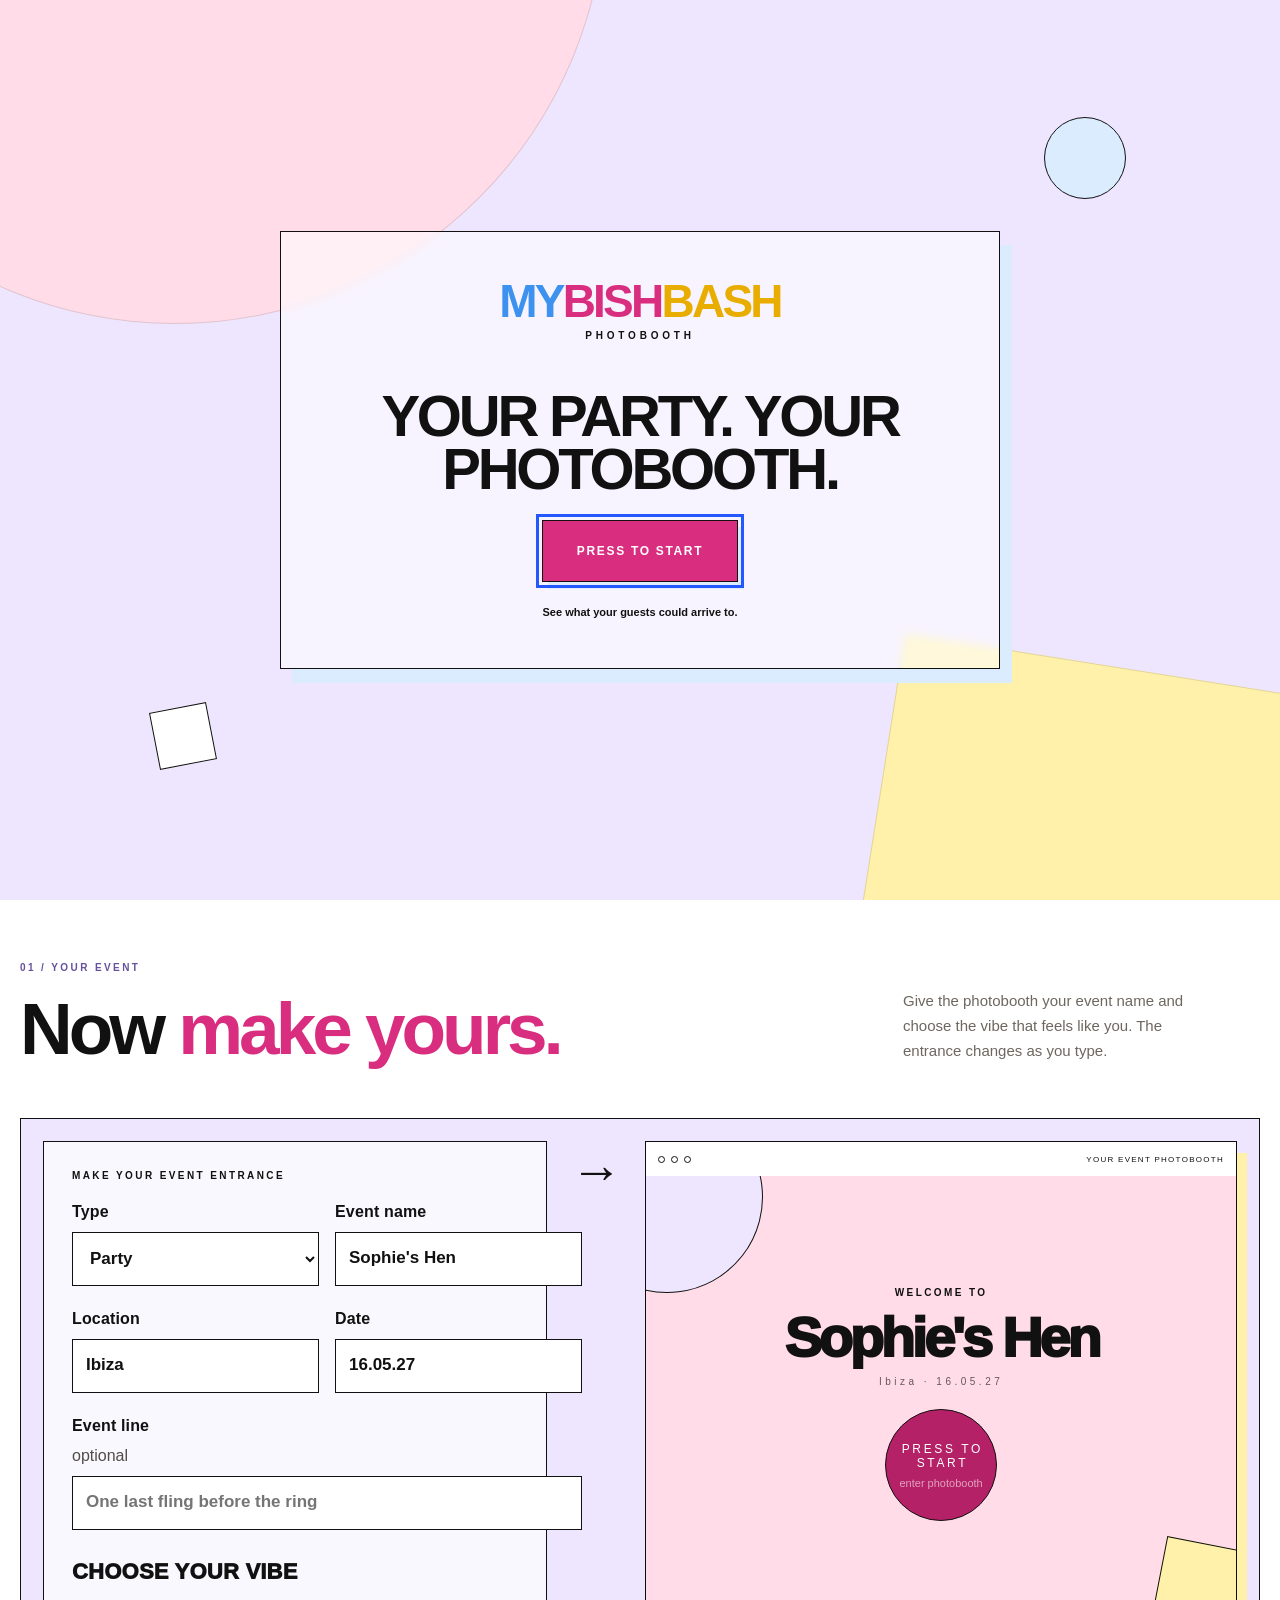
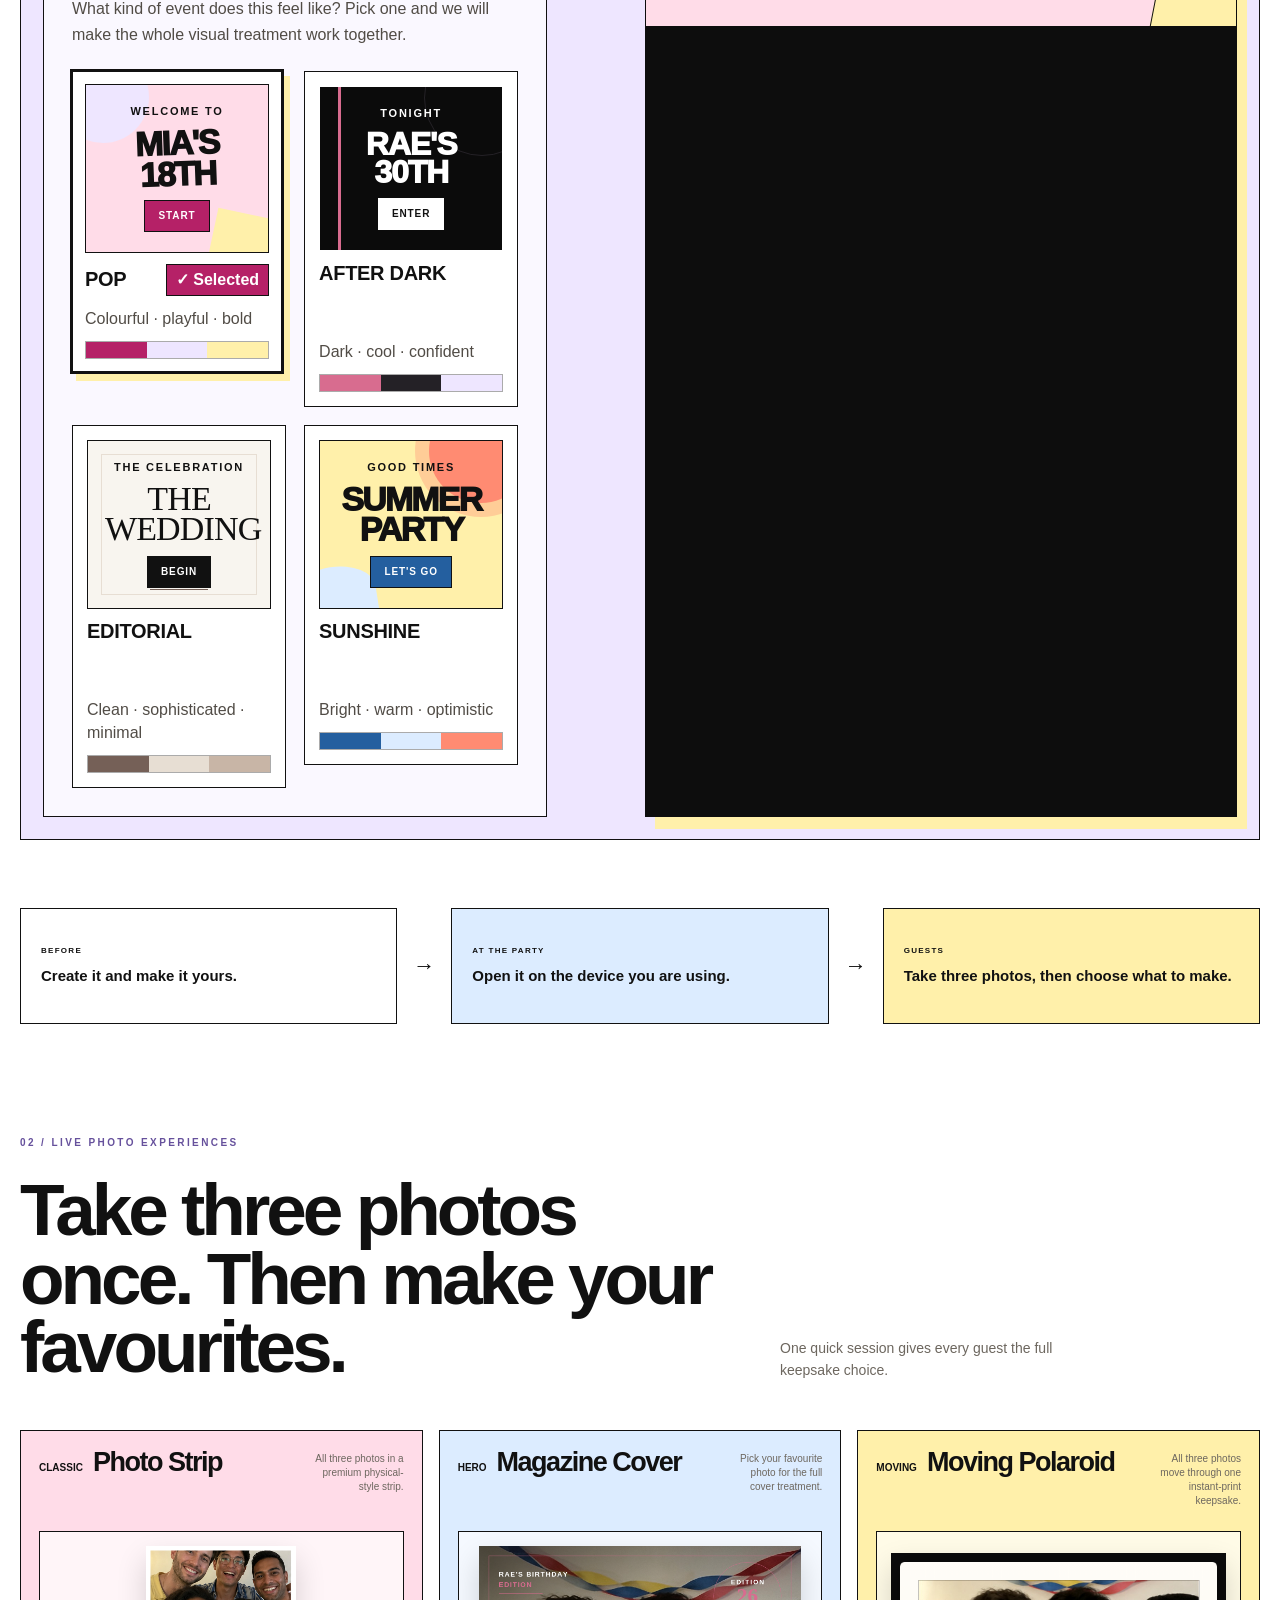
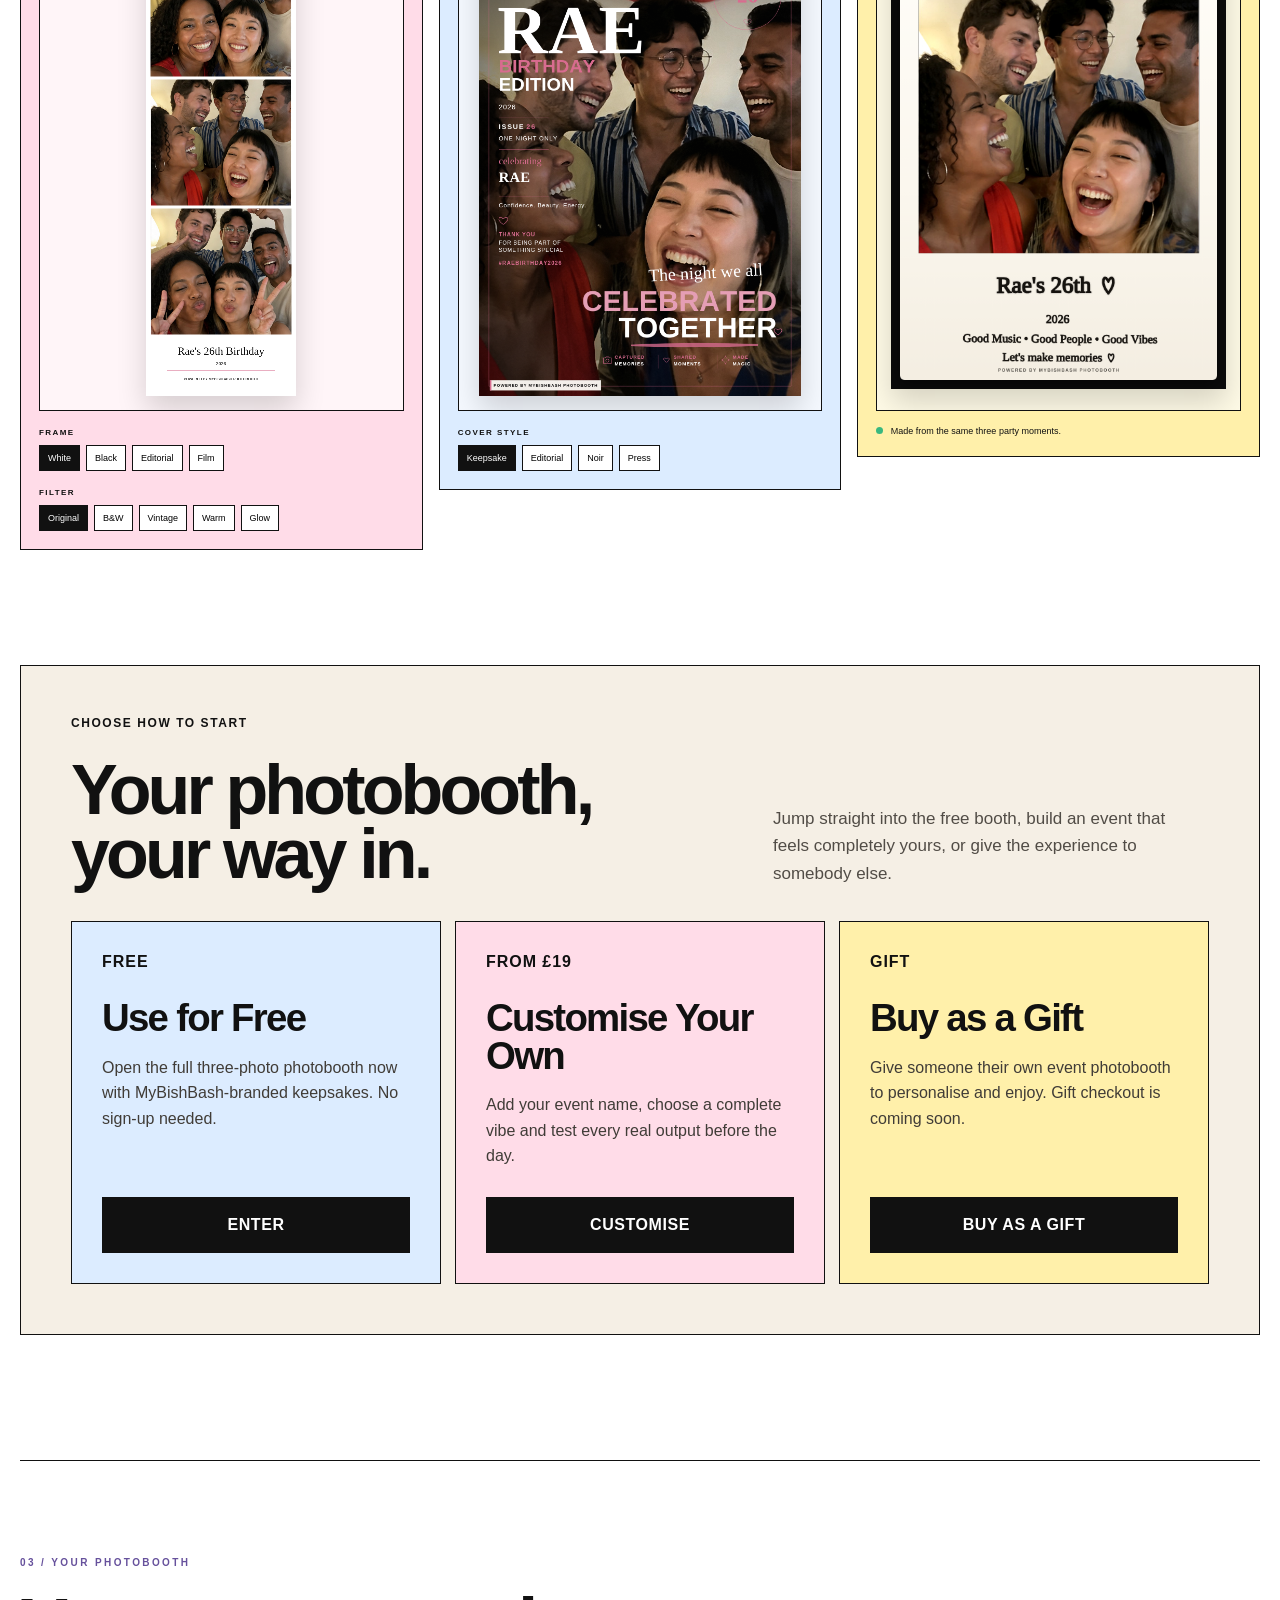
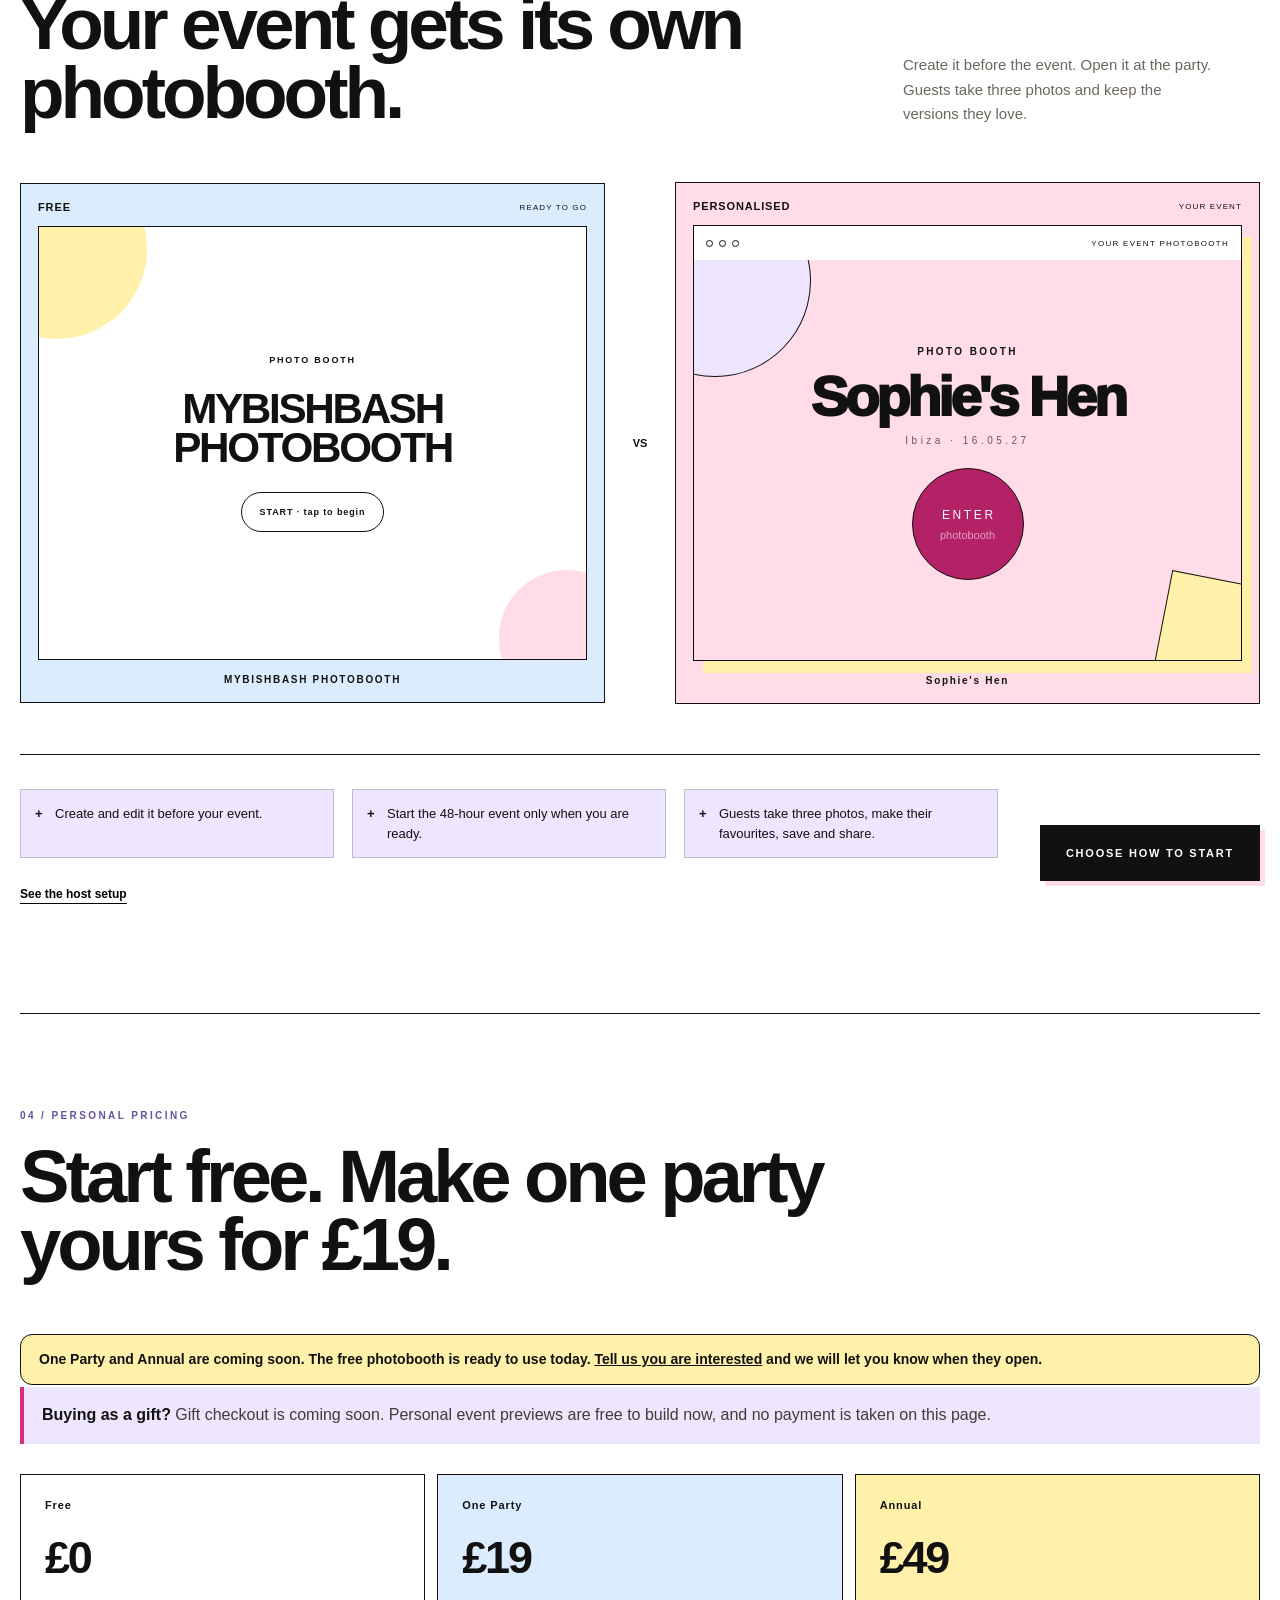
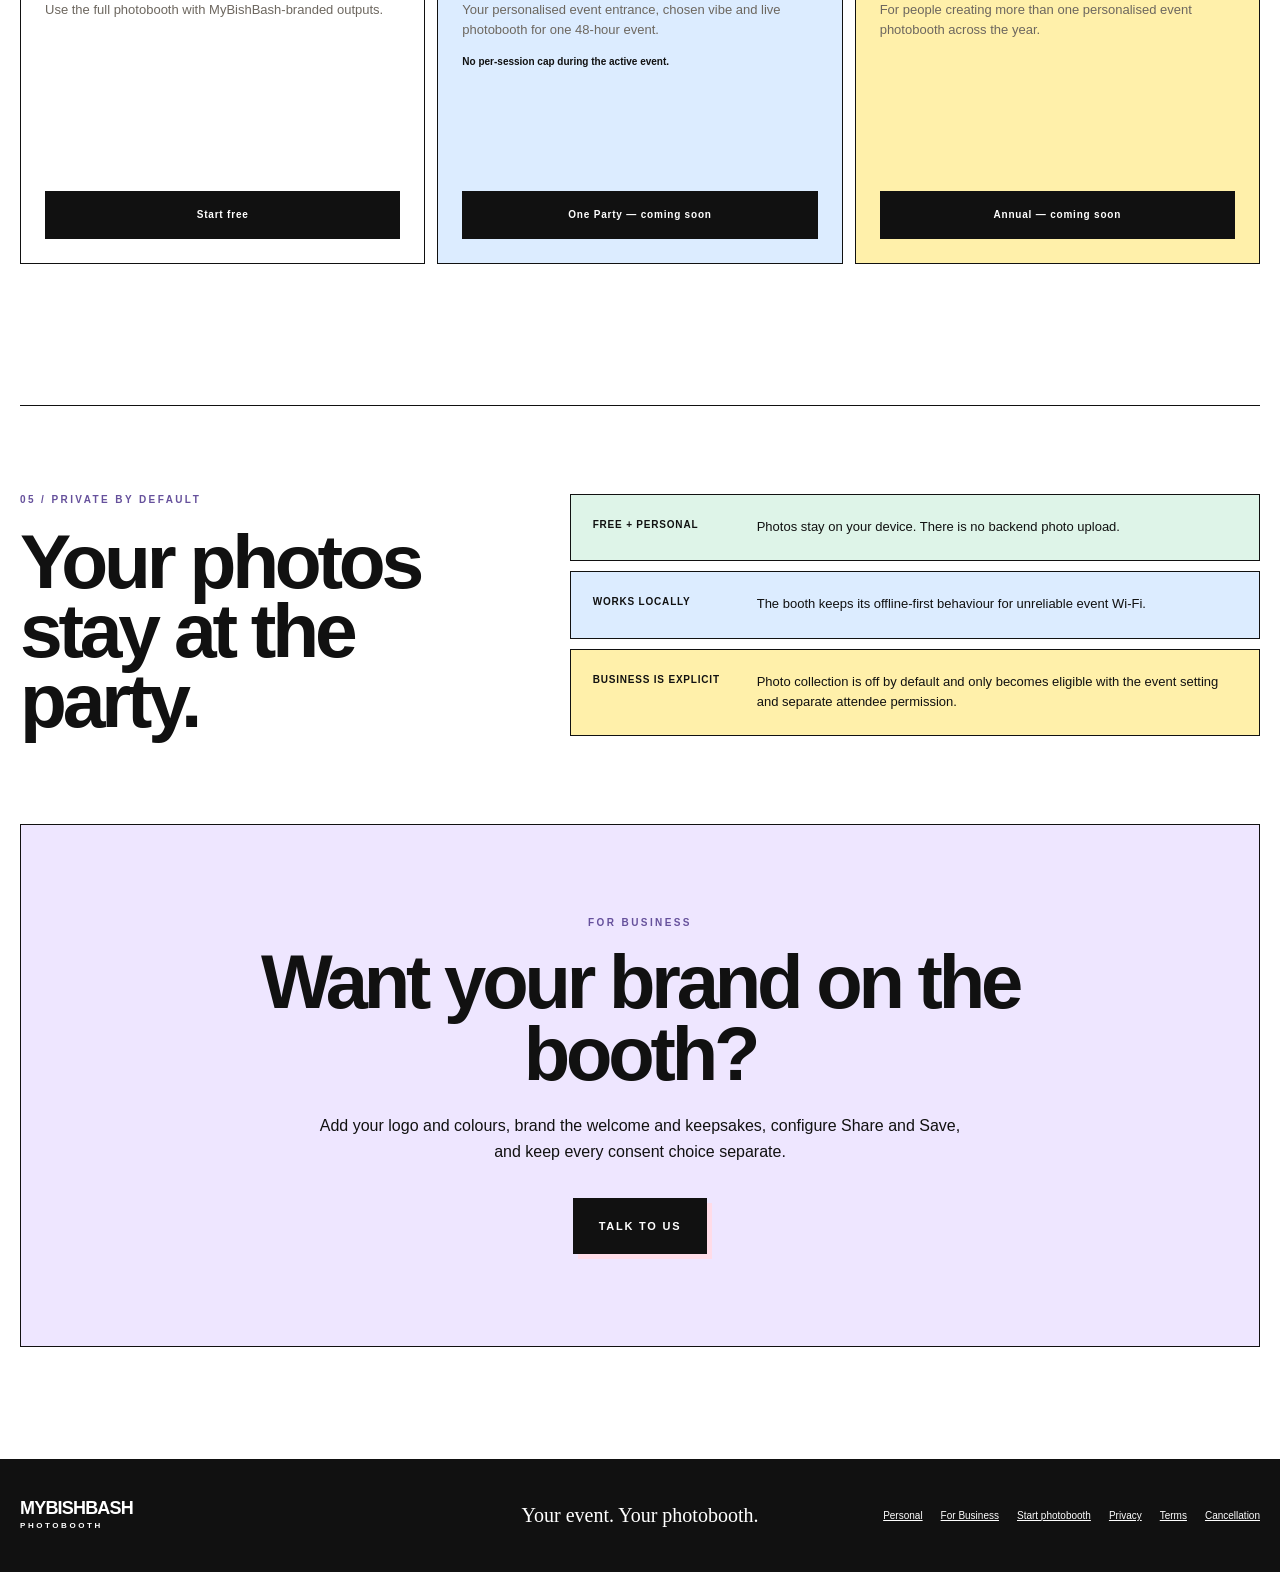
==== commit c50baae1: "Close C-02, C-08 and PB-19: event-scoped gallery, generic free identity, return-access routing Three" ====
--- a/index.html
+++ b/index.html
@@ -105,13 +105,24 @@
         <p class="product-kicker hero-kicker">FOR PERSONAL EVENTS</p>
         <h1 id="heroTitle" aria-label="Your party. Your photobooth.">Your party.<br>Your <span>photobooth.</span></h1>
         <p class="hero-proposition">Create a personalised photobooth for your event, open it at the party, and let guests make and share their favourites.</p>
-        <div class="hero-actions">
-          <button class="product-cta hero-start" data-start-photobooth type="button">
+        <div class="hero-actions" id="heroActions">
+          <!-- PB-19: exactly one of these two groups is shown, decided at boot by
+               whether this device already has a saved booth (updateHeroEntryRoutes
+               in app.js). A returning owner never sees the new-visitor choice. -->
+          <button class="product-cta hero-start" data-start-photobooth type="button" id="heroCreateFreeBtn">
             <svg aria-hidden="true" viewBox="0 0 28 22" focusable="false"><path d="M2 6.5h5l2-3h10l2 3h5v14H2z"></path><circle cx="14" cy="13.5" r="4.5"></circle></svg>
-            <span>START PHOTOBOOTH</span>
+            <span>CREATE MY FREE PHOTOBOOTH</span>
           </button>
-        </div>
-        <p class="trust-line">Free to try · No sign-up · Photos stay on your device</p>
+          <button class="hero-start hero-secondary-btn" type="button" id="heroTryDemoBtn">
+            <span>TRY THE DEMO</span>
+          </button>
+          <button class="product-cta hero-start" type="button" id="heroOpenBoothBtn" hidden>
+            <svg aria-hidden="true" viewBox="0 0 28 22" focusable="false"><path d="M2 6.5h5l2-3h10l2 3h5v14H2z"></path><circle cx="14" cy="13.5" r="4.5"></circle></svg>
+            <span>OPEN MY PHOTOBOOTH</span>
+            <small id="heroOpenBoothIdentity"></small>
+          </button>
+        </div>
+        <p class="trust-line" id="heroTrustLine">Free to try · No sign-up · Photos stay on your device</p>
         <p class="entrance-connection">Your guests could arrive like this. <a href="#makeYours">Now make yours.</a></p>
         <div class="hero-benefits" aria-label="Photobooth benefits">
           <span>Use a suitable phone or tablet</span>
@@ -578,6 +589,13 @@
       </form>
       <p id="welcomePinStatus" role="status" aria-live="polite"></p>
     </div>
+    <!-- PB-19: shown only while previewing the example event (boothExampleMode).
+         The demo is a look, never a capture — enterGuestBooth() in app.js keeps
+         Start from ever reaching the camera here and reveals this panel instead. -->
+    <div id="welcomeDemoPanel" class="welcome-demo-panel" hidden>
+      <p>This is a live preview — nothing here is saved, and the camera is never used.</p>
+      <button id="welcomeDemoCreateBtn" class="product-cta" type="button">CREATE MY FREE PHOTOBOOTH</button>
+    </div>
     <button id="startBtn" class="round-start" type="button">
       <span id="startLabelText">ENTER</span>
       <small id="startHintText">photobooth</small>
@@ -710,39 +728,6 @@
     <div class="admin-grid guided-grid">
       <div class="settings-fields">
         <section id="setupPanel0" class="setup-step active" data-setup-panel="0" role="tabpanel" aria-labelledby="setupStep0">
-          <div class="kit-picker" aria-labelledby="chooseKitTitle" aria-describedby="kitPickerHelp">
-            <p class="step-kicker">START HERE</p>
-            <h3 id="chooseKitTitle">Pick a Booth Kit</h3>
-            <p id="kitPickerHelp" class="field-help large">One tap sets the event type, vibe, output style and starting words below. Everything stays yours to edit afterwards.</p>
-            <div class="kit-grid" role="list">
-              <button class="kit-card" type="button" data-kit="birthday" aria-pressed="false" role="listitem">
-                <span class="kit-card-head"><strong>Birthday</strong><span class="kit-selected" aria-hidden="true">&#10003; Applied</span></span>
-                <span class="kit-description">Warm and joyful — cake, candles, your people</span>
-                <span class="kit-colours" aria-hidden="true"><i></i><i></i><i></i></span>
-              </button>
-              <button class="kit-card" type="button" data-kit="wedding" aria-pressed="false" role="listitem">
-                <span class="kit-card-head"><strong>Wedding</strong><span class="kit-selected" aria-hidden="true">&#10003; Applied</span></span>
-                <span class="kit-description">Elegant and editorial, ready for the big day</span>
-                <span class="kit-colours" aria-hidden="true"><i></i><i></i><i></i></span>
-              </button>
-              <button class="kit-card" type="button" data-kit="kids-party" aria-pressed="false" role="listitem">
-                <span class="kit-card-head"><strong>Kids Party</strong><span class="kit-selected" aria-hidden="true">&#10003; Applied</span></span>
-                <span class="kit-description">Bright, bold primaries — built for chaos</span>
-                <span class="kit-colours" aria-hidden="true"><i></i><i></i><i></i></span>
-              </button>
-              <button class="kit-card" type="button" data-kit="minimal" aria-pressed="false" role="listitem">
-                <span class="kit-card-head"><strong>Minimal</strong><span class="kit-selected" aria-hidden="true">&#10003; Applied</span></span>
-                <span class="kit-description">Clean and understated, out of the way</span>
-                <span class="kit-colours" aria-hidden="true"><i></i><i></i><i></i></span>
-              </button>
-              <button class="kit-card kit-card-scratch" type="button" data-kit="" aria-pressed="false" role="listitem">
-                <span class="kit-card-head"><strong>Start from scratch</strong><span class="kit-selected" aria-hidden="true">&#10003; Applied</span></span>
-                <span class="kit-description">Skip the presets — set every field yourself.</span>
-              </button>
-            </div>
-            <p id="kitPickerStatus" class="kit-picker-status" role="status" aria-live="polite" hidden></p>
-          </div>
-          <input id="setKitId" type="hidden" value="">
           <p class="step-kicker">STEP 1 OF 5</p>
           <h3>Name your event</h3>
           <p class="field-help large">Tell us the event. MyBishBash carries its identity through the entrance and every finished output.</p>
@@ -1024,7 +1009,6 @@
 <script src="mp4.js"></script>
 <script src="product.js"></script>
 <script src="event.js"></script>
-<script src="kits.js"></script>
 <script src="clients.js"></script>
 <script src="strip.js"></script>
 <script src="motion.js"></script>
--- a/styles.css
+++ b/styles.css
@@ -92,9 +92,14 @@
 .landing-screen .hero-copy h1 span::after{content:"";position:absolute;left:2%;right:1%;bottom:-5px;height:5px;background:var(--party-yellow);border-radius:50%;transform:rotate(-1.5deg);z-index:-1}
 .hero-kicker{display:inline-flex;align-items:center;width:auto;background:var(--party-pink);color:var(--party-raspberry-text)!important;border-radius:999px;padding:8px 13px;letter-spacing:.13em}
 .hero-proposition{font-size:clamp(18px,1.75vw,23px);line-height:1.4;margin:0;max-width:560px}
-.hero-actions{display:flex;align-items:center;margin-top:34px}
+.hero-actions{display:flex;align-items:center;gap:14px;flex-wrap:wrap;margin-top:34px}
 .landing-screen .hero-start{min-height:62px;gap:13px;background:var(--party-raspberry);border-color:var(--party-raspberry);box-shadow:6px 6px 0 var(--party-blue);font-size:12px;padding:0 28px}
 .hero-start svg{width:26px;height:21px;fill:none;stroke:currentColor;stroke-width:1.8;stroke-linejoin:round;flex:0 0 auto}
+/* PB-19: the secondary "try the demo" action must read as lighter-weight
+   than the primary create/open action, using the same hero-start sizing. */
+.landing-screen .hero-start.hero-secondary-btn{background:transparent;color:var(--ink);border:1px solid var(--ink);box-shadow:none}
+#heroOpenBoothBtn{flex-direction:column;gap:2px;padding-top:9px;padding-bottom:9px}
+#heroOpenBoothBtn small{font-size:9px;letter-spacing:.1em;opacity:.8;text-transform:none}
 .trust-line{font-size:11px;line-height:1.5;letter-spacing:.025em;margin:18px 0 0;color:var(--muted)}
 .hero-benefits{display:grid;grid-template-columns:repeat(2,minmax(0,1fr));gap:9px 16px;margin-top:23px;max-width:480px}
 .hero-benefits span{position:relative;padding-left:18px;font-size:10px;line-height:1.35;font-weight:750}
@@ -367,7 +372,7 @@
 
 /* ---------- visual-first Personal setup + retained advanced controls ---------- */
 
-.settings-screen{background:#161616;padding:16px;align-items:flex-start;justify-content:center;overflow:auto;overflow-x:hidden;height:100svh;scroll-padding-bottom:64svh}
+.settings-screen{background:#161616;padding:16px;align-items:flex-start;justify-content:center;overflow:auto;overflow-x:hidden}
 .settings-shell{width:min(1580px,calc(100vw - 32px));min-width:0;background:var(--paper);padding:clamp(24px,3vw,46px);margin:0 auto}
 .settings-head{display:flex;justify-content:space-between;align-items:flex-start;gap:24px;border-bottom:1px solid var(--ink);padding-bottom:28px}
 .settings-head>div{min-width:0}.settings-head h2{font-size:clamp(44px,5vw,64px);line-height:.96;margin:12px 0 14px}.settings-access-note{font-size:17px;line-height:1.6;color:#514c46;margin:0;max-width:62ch}.close-btn{flex:0 0 48px;width:48px;height:48px;min-height:48px;border:1px solid transparent;background:transparent;font-family:Didot,serif;font-size:42px;line-height:1;display:inline-flex;align-items:center;justify-content:center}
@@ -375,37 +380,12 @@
 .setup-progress{display:grid;grid-template-columns:repeat(5,minmax(0,1fr));border:1px solid var(--ink);margin:30px 0 38px;background:#fff}
 .setup-progress button{min-width:0;min-height:60px;border:0;border-right:1px solid var(--ink);background:#fff;padding:8px 10px;font-size:16px;font-weight:800;letter-spacing:.01em;display:flex;align-items:center;justify-content:center;gap:9px;overflow-wrap:anywhere}.setup-progress button:last-child{border-right:0}.setup-progress button span{display:inline-flex;flex:0 0 28px;width:28px;height:28px;align-items:center;justify-content:center;border:1px solid var(--ink);border-radius:50%;font-size:12px}.setup-progress button.active,.setup-progress button[aria-selected="true"]{background:var(--yellow);box-shadow:inset 0 -4px 0 var(--ink)}
 
-.admin-grid{display:flex;flex-direction:column;gap:clamp(24px,3vw,40px);min-width:0}.guided-grid{min-height:auto}.settings-fields{min-width:0;container-type:inline-size}.setup-step{padding:20px 0 0;min-width:0}.setup-step h3,.advanced-inner h3{font-size:clamp(38px,4vw,50px);line-height:1;margin:12px 0 20px}.step-kicker{color:var(--blue);font-size:12px;letter-spacing:.12em}.field-help{margin:-3px 0 24px;font-size:16px;line-height:1.6;color:#514c46;max-width:68ch}.field-help.large{font-size:17px;line-height:1.65;margin:0 0 34px}.field-grid{display:grid;grid-template-columns:repeat(2,minmax(0,1fr));gap:28px 20px}.field-grid input::placeholder{color:#6d675f;font-style:italic}.field-grid label{display:flex;flex-direction:column;gap:10px;min-width:0;font-size:16px;line-height:1.4;font-weight:800;letter-spacing:.01em}.field-grid label small{font-size:16px;letter-spacing:0;color:#514c46}.field-grid input,.field-grid select{width:100%;min-width:0;min-height:56px;border:1px solid var(--ink);background:#fff;padding:0 15px;border-radius:0;font-size:17px;color:var(--ink)}
+.admin-grid{display:grid;grid-template-columns:minmax(350px,.76fr) minmax(520px,1.24fr);gap:clamp(36px,4vw,68px);align-items:start;min-width:0}.guided-grid{min-height:720px}.settings-fields{min-width:0;container-type:inline-size}.setup-step{padding:20px 0 0;min-width:0}.setup-step h3,.advanced-inner h3{font-size:clamp(38px,4vw,50px);line-height:1;margin:12px 0 20px}.step-kicker{color:var(--blue);font-size:12px;letter-spacing:.12em}.field-help{margin:-3px 0 24px;font-size:16px;line-height:1.6;color:#514c46;max-width:68ch}.field-help.large{font-size:17px;line-height:1.65;margin:0 0 34px}.field-grid{display:grid;grid-template-columns:repeat(2,minmax(0,1fr));gap:28px 20px}.field-grid input::placeholder{color:#6d675f;font-style:italic}.field-grid label{display:flex;flex-direction:column;gap:10px;min-width:0;font-size:16px;line-height:1.4;font-weight:800;letter-spacing:.01em}.field-grid label small{font-size:16px;letter-spacing:0;color:#514c46}.field-grid input,.field-grid select{width:100%;min-width:0;min-height:56px;border:1px solid var(--ink);background:#fff;padding:0 15px;border-radius:0;font-size:17px;color:var(--ink)}
 .default-proof{display:grid;grid-template-columns:auto minmax(0,1fr);gap:18px;border:0;border-left:4px solid var(--blue);background:#eef1ff;padding:20px 22px;margin-top:36px;align-items:start}.default-proof span{font-size:12px;letter-spacing:.1em;font-weight:900;color:var(--blue)}.default-proof p{font-size:16px;line-height:1.6;margin:0}
 
 .theme-picker{min-width:0;border:0;padding:0;margin:0}.theme-picker legend{padding:0;font-size:22px;line-height:1.3;font-weight:950;letter-spacing:.01em}.theme-picker-help{margin:10px 0 24px;font-size:16px;line-height:1.6;color:#514c46;max-width:62ch}.theme-grid{display:grid;grid-template-columns:1fr;gap:18px;min-width:0}.theme-choice{position:relative;min-width:0}.theme-radio{position:absolute;width:1px;height:1px;margin:-1px;padding:0;overflow:hidden;clip:rect(0 0 0 0);clip-path:inset(50%);white-space:nowrap}.theme-card{--theme-primary:var(--party-raspberry);--theme-secondary:var(--party-lilac);--theme-highlight:var(--party-yellow);--theme-background:#fff;--theme-foreground:var(--ink);--theme-button:var(--ink);--theme-button-ink:#fff;--theme-border:var(--ink);display:flex;min-width:0;min-height:250px;flex-direction:column;gap:11px;border:1px solid var(--ink);background:#fff;padding:14px;cursor:pointer;transition:transform .16s ease,box-shadow .16s ease}.theme-mini-event{position:relative;isolation:isolate;display:flex;min-height:132px;overflow:hidden;flex-direction:column;align-items:center;justify-content:center;border:1px solid var(--theme-border);background:var(--theme-background);color:var(--theme-foreground);padding:20px 13px;text-align:center}.theme-mini-event>*{position:relative;z-index:1}.theme-mini-shape{position:absolute;z-index:-1;display:block;pointer-events:none}.theme-mini-kicker{font-size:11px;line-height:1.2;letter-spacing:.16em;font-weight:900}.theme-mini-title{max-width:95%;margin:9px 0 11px;font-size:clamp(24px,3.2vw,34px);line-height:.9;font-weight:950;letter-spacing:-.055em}.theme-mini-button{display:inline-flex;min-height:32px;align-items:center;justify-content:center;border:1px solid var(--theme-border);background:var(--theme-button);color:var(--theme-button-ink);padding:0 13px;font-size:10px;line-height:1;font-weight:900;letter-spacing:.09em}.theme-card[data-theme-decoration="playful-shapes"] .theme-mini-shape.one,.theme-card[data-theme="pop"] .theme-mini-shape.one{width:92px;height:92px;border-radius:50%;left:-29px;top:-34px;background:var(--theme-secondary)}.theme-card[data-theme-decoration="playful-shapes"] .theme-mini-shape.two,.theme-card[data-theme="pop"] .theme-mini-shape.two{width:76px;height:54px;right:-20px;bottom:-17px;background:var(--theme-highlight);transform:rotate(12deg)}.theme-card[data-theme-decoration="playful-shapes"] .theme-mini-title,.theme-card[data-theme="pop"] .theme-mini-title{transform:rotate(-2deg)}.theme-card[data-theme-decoration="restrained-orbit"] .theme-mini-shape.one,.theme-card[data-theme="after-dark"] .theme-mini-shape.one{width:116px;height:116px;border:1px solid var(--theme-secondary);border-radius:50%;right:-38px;top:-47px;background:transparent}.theme-card[data-theme-decoration="restrained-orbit"] .theme-mini-shape.two,.theme-card[data-theme="after-dark"] .theme-mini-shape.two{left:18px;top:0;width:3px;height:100%;background:var(--theme-primary)}.theme-card[data-theme-decoration="restrained-orbit"] .theme-mini-title,.theme-card[data-theme="after-dark"] .theme-mini-title{font-size:clamp(25px,3vw,32px);letter-spacing:-.035em;text-transform:uppercase}.theme-card[data-theme-decoration="fine-rule"] .theme-mini-shape.one,.theme-card[data-theme="editorial"] .theme-mini-shape.one{inset:13px;border:1px solid var(--theme-secondary);background:transparent}.theme-card[data-theme-decoration="fine-rule"] .theme-mini-shape.two,.theme-card[data-theme="editorial"] .theme-mini-shape.two{left:50%;bottom:18px;width:58px;height:1px;background:var(--theme-primary);transform:translateX(-50%)}.theme-card[data-theme-typography="editorial-serif"] .theme-mini-title,.theme-card[data-theme="editorial"] .theme-mini-title{font-family:Didot,"Bodoni 72","Bodoni MT",Georgia,serif;font-weight:400;letter-spacing:-.025em}.theme-card[data-theme-decoration="sunburst"] .theme-mini-shape.one,.theme-card[data-theme="sunshine"] .theme-mini-shape.one{width:104px;height:104px;border-radius:50%;right:-31px;top:-42px;background:var(--theme-highlight);box-shadow:0 0 0 14px color-mix(in srgb,var(--theme-highlight) 34%,transparent)}.theme-card[data-theme-decoration="sunburst"] .theme-mini-shape.two,.theme-card[data-theme="sunshine"] .theme-mini-shape.two{width:84px;height:50px;left:-28px;bottom:-9px;border-radius:50% 50% 0 0;background:var(--theme-secondary);transform:rotate(-9deg)}.theme-card-head{display:flex;align-items:center;justify-content:space-between;gap:12px;min-width:0}.theme-card-head strong{font-size:20px;line-height:1.15;letter-spacing:-.015em}.theme-selected{flex:0 0 auto;visibility:hidden;border:1px solid var(--theme-border);background:var(--theme-button);color:var(--theme-button-ink);padding:7px 9px;font-size:16px;line-height:1;font-weight:900;letter-spacing:0}.theme-description{font-size:16px;line-height:1.45;color:#514c46}.theme-colours{display:grid;grid-template-columns:repeat(3,minmax(0,1fr));height:18px;overflow:hidden;border:1px solid rgba(17,17,17,.35);margin-top:auto}.theme-colours i{display:block;min-width:0}.theme-colours i:nth-child(1){background:var(--theme-primary)}.theme-colours i:nth-child(2){background:var(--theme-secondary)}.theme-colours i:nth-child(3){background:var(--theme-highlight)}.theme-radio:checked+.theme-card{border-color:var(--ink);box-shadow:inset 0 0 0 2px var(--ink),6px 7px 0 var(--theme-highlight);transform:translate(-2px,-2px)}.theme-radio:checked+.theme-card .theme-selected{visibility:visible}.theme-radio:focus-visible+.theme-card{outline:3px solid var(--blue);outline-offset:4px}.host-theme-picker{margin:0 0 42px}.host-theme-grid{grid-template-columns:1fr}.landing-theme-picker{margin-top:28px}.landing-theme-grid{grid-template-columns:repeat(2,minmax(0,1fr))}
 
 .theme-card-head{flex-wrap:wrap}
-
-/* ---------- Booth Kit picker (PB-31) ----------
-   Deliberately its own namespace, never "template" (that word is covers.js'
-   magazine registry). Mirrors the Vibe theme-card language (border, colour
-   strip, checked accent) at a lighter weight — kits are a bulk pre-fill of
-   the very same fields the Vibe/Words steps already expose, not a new kind
-   of choice. */
-.kit-picker{margin:0 0 42px}
-.kit-grid{display:grid;grid-template-columns:1fr;gap:14px;min-width:0}
-.kit-card{display:flex;min-width:0;min-height:118px;flex-direction:column;gap:9px;border:1px solid var(--ink);background:#fff;padding:16px 18px;text-align:left;cursor:pointer;transition:transform .16s ease,box-shadow .16s ease;font:inherit;color:inherit}
-.kit-card-head{display:flex;align-items:center;justify-content:space-between;gap:12px;min-width:0}
-.kit-card-head strong{font-size:19px;line-height:1.15;letter-spacing:-.01em}
-.kit-selected{flex:0 0 auto;visibility:hidden;border:1px solid var(--ink);background:#111;color:#fff;padding:6px 9px;font-size:13px;line-height:1;font-weight:900;letter-spacing:0}
-.kit-description{font-size:16px;line-height:1.45;color:#514c46}
-.kit-colours{display:grid;grid-template-columns:repeat(3,minmax(0,1fr));height:12px;overflow:hidden;border:1px solid rgba(17,17,17,.35);margin-top:auto}
-.kit-colours i{display:block;min-width:0}
-.kit-colours i:nth-child(1){background:var(--kit-primary,#b52167)}
-.kit-colours i:nth-child(2){background:var(--kit-secondary,#eee6ff)}
-.kit-colours i:nth-child(3){background:var(--kit-highlight,#fff0aa)}
-.kit-card.active{border-color:var(--ink);box-shadow:inset 0 0 0 2px var(--ink),6px 7px 0 var(--yellow);transform:translate(-2px,-2px)}
-.kit-card.active .kit-selected{visibility:visible}
-.kit-card:focus-visible{outline:3px solid var(--blue);outline-offset:4px}
-.kit-card-scratch{justify-content:center;background:#faf8f4}
-.kit-picker-status{margin:16px 0 0;font-size:16px;line-height:1.5;color:#514c46}
-@container (min-width:620px){.kit-grid{grid-template-columns:repeat(2,minmax(0,1fr))}}
 
 .test-setup-card{border:0;border-left:4px solid var(--blue);background:var(--party-blue);padding:clamp(24px,3vw,34px);margin-top:30px}.test-setup-card h4{font-family:"Avenir Next",Avenir,Helvetica,Arial,sans-serif;font-size:clamp(24px,2.7vw,34px);line-height:1.08;letter-spacing:-.04em;margin:8px 0 18px}.test-setup-card>p:not(.control-label),.test-setup-card li{font-size:16px;line-height:1.65}.test-setup-card ul{margin:22px 0 0;padding-left:23px}.test-setup-card li+li{margin-top:10px}
 .setup-summary{border-top:1px solid var(--ink);margin-top:34px}.setup-summary p{display:grid;grid-template-columns:120px minmax(0,1fr);gap:20px;margin:0;padding:22px 0;border-bottom:1px solid var(--line)}.setup-summary span{font-size:12px;letter-spacing:.1em;font-weight:900}.setup-summary strong{font-size:16px;line-height:1.5}.final-setup-actions{display:grid;grid-template-columns:1fr 1fr;gap:14px;margin-top:30px}.final-setup-actions .text-action{grid-column:1/-1}.settings-screen .primary-btn,.settings-screen .secondary-btn{min-height:56px;font-size:16px}.setup-step-actions{display:flex;justify-content:space-between;gap:18px;margin-top:40px;border-top:1px solid var(--line);padding-top:24px}.setup-step-actions .text-action{width:auto;min-height:48px;padding-left:8px;padding-right:8px;font-size:16px}.setup-step-actions .primary-btn{min-width:132px;padding:0 24px;margin-left:auto}
@@ -414,8 +394,8 @@
 .font-roles{display:grid;gap:28px;margin:20px 0 8px}.font-role-note{display:block;margin:-2px 0 12px;font-size:16px;line-height:1.55;color:#514c46}.font-specimens{display:grid;grid-template-columns:repeat(auto-fill,minmax(150px,1fr));gap:12px}.font-specimen{min-height:78px;padding:0;border:1px solid var(--line);background:#fff;cursor:pointer;overflow:hidden;text-align:center}.font-specimen canvas{display:block;width:100%;height:54px}.font-specimen small{display:block;padding:8px 5px;font-size:16px;line-height:1.35;letter-spacing:0;color:#514c46;border-top:1px solid var(--line)}.font-specimen.active{border-color:#111;box-shadow:0 0 0 2px #111}.font-specimen.active small{color:var(--ink)}.font-specimen.missing small::after{content:" · not installed";opacity:.7}.font-specimen.missing{opacity:.65}
 .toggle-grid{display:grid;grid-template-columns:1fr 1fr;gap:14px 22px;margin-top:20px}.toggle{display:flex;align-items:center;gap:12px;min-height:48px;font-size:16px;line-height:1.5}.toggle input{flex:0 0 24px;width:24px;height:24px}.settings-actions{display:flex;justify-content:flex-start;align-items:center;gap:14px;margin-top:30px}.settings-actions .text-action{width:auto;min-height:48px;font-size:16px}
 
-.admin-preview{position:sticky;bottom:0;z-index:5;min-width:0;max-height:64svh;overflow-y:auto;background:#eee8df;border:1px solid var(--ink);padding:clamp(16px,2.4vw,28px);box-shadow:0 -16px 30px -10px rgba(17,17,17,.28);transition:box-shadow .2s ease}.admin-preview-head{display:grid;grid-template-columns:minmax(0,1fr) minmax(200px,.72fr);gap:26px;align-items:end;margin-bottom:24px}.admin-preview-head h3{font-family:"Avenir Next",Avenir,Helvetica,Arial,sans-serif;font-size:clamp(28px,3vw,39px);line-height:1.02;letter-spacing:-.04em;margin:8px 0 0}.admin-preview-head>p{font-size:16px;line-height:1.55;color:#514c46;margin:0}.admin-preview-tabs{display:grid;grid-template-columns:repeat(4,minmax(0,1fr));gap:9px;margin-bottom:18px}.admin-preview-tab,.admin-orientation-tab{min-width:0;min-height:54px;border:1px solid var(--ink);background:#fff;padding:9px 8px;font-size:16px;line-height:1.2;font-weight:900;letter-spacing:0}.admin-preview-tab.active,.admin-preview-tab[aria-selected="true"],.admin-orientation-tab.active,.admin-orientation-tab[aria-pressed="true"]{background:#111;color:#fff;border-color:#111;box-shadow:inset 0 -3px 0 var(--yellow)}
-.admin-preview-stage{min-height:min(54svh,720px);max-height:62svh;max-width:820px;margin:0 auto;display:flex;align-items:center;justify-content:center;overflow:hidden;border:1px solid rgba(17,17,17,.28);background:#e2d9cc;padding:18px}#adminPreviewCanvas{display:block;max-width:100%;max-height:58svh;width:auto;height:auto;margin:0 auto;background:#fff;box-shadow:0 18px 42px rgba(50,40,30,.2)}.admin-event-home-preview{width:min(720px,100%);min-height:min(50svh,620px);display:flex;align-items:center;justify-content:center;padding:clamp(28px,5vw,64px);border:1px solid var(--event-border,var(--ink));text-align:center}.admin-event-home-preview .welcome-inner{width:100%;position:relative;z-index:1}.admin-event-home-preview .eyebrow{font-size:14px;letter-spacing:.16em}.admin-event-home-preview h3{max-width:12ch;margin:18px auto 13px;font-family:var(--event-heading-family,"Avenir Next",Avenir,Helvetica,Arial,sans-serif);font-size:clamp(42px,6vw,76px);font-weight:var(--event-heading-weight,900);line-height:.9;letter-spacing:var(--event-heading-spacing,-.055em);color:var(--event-ink)}.admin-event-home-preview .welcome-date,.admin-event-home-preview .welcome-event-line{font-size:16px;line-height:1.5}.admin-event-home-button{display:inline-flex;flex-direction:column;align-items:center;justify-content:center;margin:16px auto 0}
+.admin-preview{position:sticky;top:16px;min-width:0;background:#eee8df;border:1px solid var(--ink);padding:clamp(22px,2.6vw,32px);box-shadow:10px 12px 0 var(--party-yellow)}.admin-preview-head{display:grid;grid-template-columns:minmax(0,1fr) minmax(200px,.72fr);gap:26px;align-items:end;margin-bottom:24px}.admin-preview-head h3{font-family:"Avenir Next",Avenir,Helvetica,Arial,sans-serif;font-size:clamp(28px,3vw,39px);line-height:1.02;letter-spacing:-.04em;margin:8px 0 0}.admin-preview-head>p{font-size:16px;line-height:1.55;color:#514c46;margin:0}.admin-preview-tabs{display:grid;grid-template-columns:repeat(4,minmax(0,1fr));gap:9px;margin-bottom:18px}.admin-preview-tab,.admin-orientation-tab{min-width:0;min-height:54px;border:1px solid var(--ink);background:#fff;padding:9px 8px;font-size:16px;line-height:1.2;font-weight:900;letter-spacing:0}.admin-preview-tab.active,.admin-preview-tab[aria-selected="true"],.admin-orientation-tab.active,.admin-orientation-tab[aria-pressed="true"]{background:#111;color:#fff;border-color:#111;box-shadow:inset 0 -3px 0 var(--yellow)}
+.admin-preview-stage{min-height:min(54svh,720px);max-height:62svh;display:flex;align-items:center;justify-content:center;overflow:hidden;border:1px solid rgba(17,17,17,.28);background:#e2d9cc;padding:18px}#adminPreviewCanvas{display:block;max-width:100%;max-height:58svh;width:auto;height:auto;margin:0 auto;background:#fff;box-shadow:0 18px 42px rgba(50,40,30,.2)}.admin-event-home-preview{width:min(720px,100%);min-height:min(50svh,620px);display:flex;align-items:center;justify-content:center;padding:clamp(28px,5vw,64px);border:1px solid var(--event-border,var(--ink));text-align:center}.admin-event-home-preview .welcome-inner{width:100%;position:relative;z-index:1}.admin-event-home-preview .eyebrow{font-size:14px;letter-spacing:.16em}.admin-event-home-preview h3{max-width:12ch;margin:18px auto 13px;font-family:var(--event-heading-family,"Avenir Next",Avenir,Helvetica,Arial,sans-serif);font-size:clamp(42px,6vw,76px);font-weight:var(--event-heading-weight,900);line-height:.9;letter-spacing:var(--event-heading-spacing,-.055em);color:var(--event-ink)}.admin-event-home-preview .welcome-date,.admin-event-home-preview .welcome-event-line{font-size:16px;line-height:1.5}.admin-event-home-button{display:inline-flex;flex-direction:column;align-items:center;justify-content:center;margin:16px auto 0}
 .admin-preview-play-motion{width:100%;min-height:50px;margin-top:14px;border:1px solid var(--ink);background:#fff;color:var(--ink);font-size:16px;font-weight:900;letter-spacing:.02em}.admin-preview-controls{display:grid;grid-template-columns:minmax(190px,.38fr) minmax(270px,.62fr);gap:22px;margin-top:22px}.orientation-control,.preview-photo-picker{min-width:0;border:0;border-top:1px solid rgba(17,17,17,.45);background:transparent;padding:18px 0 0}.orientation-control[hidden]+.preview-photo-picker{grid-column:1/-1}.orientation-control>span,.preview-photo-copy strong{display:block;font-size:16px;letter-spacing:.02em;font-weight:900}.orientation-tabs{display:grid;grid-template-columns:1fr 1fr;gap:8px;margin-top:12px}.preview-photo-picker{display:grid;grid-template-columns:minmax(0,1fr) auto;gap:12px 16px;align-items:center}.preview-photo-copy{min-width:0}.preview-photo-copy span{display:block;margin-top:7px;font-size:16px;line-height:1.5;color:#514c46}.preview-upload-action{position:relative;min-height:52px;border:1px solid var(--ink);background:#fff;padding:0 17px;display:inline-flex;align-items:center;justify-content:center;text-align:center;font-size:16px;font-weight:900;letter-spacing:.01em;cursor:pointer}.preview-upload-action input{position:absolute;inset:0;width:100%;height:100%;opacity:0;cursor:pointer}.preview-upload-action:focus-within{outline:3px solid var(--blue);outline-offset:3px}#previewPhotoStatus{grid-column:1/-1;min-height:24px;margin:0;font-size:16px;line-height:1.5;color:#514c46}.preview-photo-thumbs{grid-column:1/-1;display:grid;grid-template-columns:repeat(3,minmax(0,1fr));gap:10px}.preview-photo-thumbs:empty{display:none}.preview-photo-thumbs img,.preview-photo-thumbs canvas{display:block;width:100%;aspect-ratio:4/5;object-fit:cover;border:1px solid var(--ink);background:#ddd}.preview-photo-thumb{display:block;width:100%;min-width:0;min-height:72px;padding:3px;overflow:hidden;border:1px solid var(--line);background:#fff}.preview-photo-thumb>img,.preview-photo-thumb>canvas{display:block;width:100%;height:100%;aspect-ratio:4/5;object-fit:cover;border:0;background:#ddd}.preview-photo-thumb.active,.preview-photo-thumb[aria-pressed="true"]{border-color:var(--ink);box-shadow:0 0 0 2px var(--ink)}.preview-photo-picker #clearPreviewPhotos{grid-column:1/-1;justify-self:start;width:auto;min-height:48px;padding:8px 0;font-size:16px}.test-camera-btn{width:100%;min-height:60px;margin-top:22px;border:1px solid var(--ink);background:var(--party-raspberry);color:#fff;padding:0 22px;font-size:16px;font-weight:900;letter-spacing:.04em;box-shadow:5px 6px 0 var(--party-blue)}.preview-note{text-align:center;font-size:16px;line-height:1.55;color:#514c46;margin:18px auto 0;max-width:64ch}
 
 .gallery-tools{display:flex;justify-content:space-between;gap:16px;align-items:center;margin-bottom:14px}.gallery-help{margin:0;font-size:13px;line-height:1.5;color:var(--muted)}.gallery-clear{width:auto;min-height:48px;padding:8px 0}.event-gallery{display:grid;grid-template-columns:repeat(3,minmax(0,1fr));gap:12px}.gallery-session{min-width:0;min-height:48px;border:1px solid var(--line);background:#fff;padding:10px;text-align:left}.gallery-thumb-grid{display:grid;grid-template-columns:repeat(3,minmax(0,1fr));gap:4px;margin-bottom:8px}.gallery-thumb-grid img{width:100%;aspect-ratio:1/1;object-fit:cover;background:#111}.gallery-session-meta{font-size:12px;color:var(--muted)}.gallery-empty{font-size:14px;color:var(--muted);padding:10px 0}
@@ -434,13 +414,13 @@
    height twice and dropped this onto the hero. Without grid placement the
    containing block is the header's padding box, so top:100% sits flush with
    its bottom border at any header height. */
-.audience-nav{position:absolute;top:100%;left:50%;transform:translateX(-50%);white-space:nowrap;background:var(--paper);border:1px solid var(--ink);border-top:0;padding:0 18px;height:43px}.hero-section{grid-template-columns:1fr;padding-top:105px;min-height:auto}.hero-collage{width:min(690px,100%);min-height:590px;margin:0 auto}.landing-screen .booth-example{min-height:400px}.page-section{padding-top:90px;padding-bottom:90px}.section-heading-row{grid-template-columns:1fr;gap:22px}.input-story{grid-template-columns:1fr}.story-arrow{transform:rotate(90deg)}.story-note{text-align:center}.compare-grid{grid-template-columns:1fr;gap:12px}.compare-card{width:min(650px,100%);margin:0 auto}.compare-versus{padding:4px}.personal-proof{grid-template-columns:1fr}.personal-proof .product-cta{justify-self:start}.privacy-section{grid-template-columns:1fr;gap:45px}.site-footer{grid-template-columns:1fr auto}.site-footer>p{display:none}.business-hero{grid-template-columns:1fr;padding-top:120px}.business-audience-list{min-height:440px}.brand-lab{grid-template-columns:1fr}.business-preview-wrap canvas{max-height:650px}.capability-cards{grid-template-columns:1fr}.activation-intro{grid-template-columns:1fr;gap:20px}.activation-grid{grid-template-columns:1fr}.review-grid{grid-template-columns:1fr;gap:8px}.results-kicker{margin-top:8px}.preview-stage{min-height:auto}.preview-column{display:flex;flex-direction:column}.results-kicker{order:0}#mainCanvas,.polaroid-video{max-height:54svh;max-width:92vw}.review-panel{max-height:none;width:100%;padding:14px}.review-nav{top:-14px;margin-left:-14px;margin-right:-14px;padding-left:14px;padding-right:14px}.review-screen{align-items:flex-start}
+.audience-nav{position:absolute;top:100%;left:50%;transform:translateX(-50%);white-space:nowrap;background:var(--paper);border:1px solid var(--ink);border-top:0;padding:0 18px;height:43px}.hero-section{grid-template-columns:1fr;padding-top:105px;min-height:auto}.hero-collage{width:min(690px,100%);min-height:590px;margin:0 auto}.landing-screen .booth-example{min-height:400px}.page-section{padding-top:90px;padding-bottom:90px}.section-heading-row{grid-template-columns:1fr;gap:22px}.input-story{grid-template-columns:1fr}.story-arrow{transform:rotate(90deg)}.story-note{text-align:center}.compare-grid{grid-template-columns:1fr;gap:12px}.compare-card{width:min(650px,100%);margin:0 auto}.compare-versus{padding:4px}.personal-proof{grid-template-columns:1fr}.personal-proof .product-cta{justify-self:start}.privacy-section{grid-template-columns:1fr;gap:45px}.site-footer{grid-template-columns:1fr auto}.site-footer>p{display:none}.business-hero{grid-template-columns:1fr;padding-top:120px}.business-audience-list{min-height:440px}.brand-lab{grid-template-columns:1fr}.business-preview-wrap canvas{max-height:650px}.capability-cards{grid-template-columns:1fr}.activation-intro{grid-template-columns:1fr;gap:20px}.activation-grid{grid-template-columns:1fr}.admin-grid{grid-template-columns:1fr}.admin-preview{position:static;grid-row:1}.mobile-preview-tabs{display:flex}.desktop-preview-tabs{display:none}.field-grid,.toggle-grid{grid-template-columns:1fr}.review-grid{grid-template-columns:1fr;gap:8px}.results-kicker{margin-top:8px}.preview-stage{min-height:auto}.preview-column{display:flex;flex-direction:column}.results-kicker{order:0}#mainCanvas,.polaroid-video{max-height:54svh;max-width:92vw}.review-panel{max-height:none;width:100%;padding:14px}.review-nav{top:-14px;margin-left:-14px;margin-right:-14px;padding-left:14px;padding-right:14px}.review-screen{align-items:flex-start}.setup-progress button{font-size:0}.setup-progress button span{font-size:9px}
 }
 
 @media(max-width:650px){
   :root{--page:calc(100vw - 24px)}
   .site-nav{width:calc(100vw - 24px)}.wordmark span{font-size:15px}.nav-start{min-width:72px;padding:0 12px}.audience-nav{font-size:11px}
-  .hero-section{padding-top:94px;padding-bottom:58px}.landing-screen .hero-copy h1{font-size:48px;line-height:.95;margin-top:15px}.hero-proposition{font-size:17px}.hero-actions{align-items:stretch;margin-top:28px}.landing-screen .product-cta{width:100%}.hero-benefits{gap:8px 11px;margin-top:20px}.hero-benefits span{font-size:9px;padding-left:16px}.product-link{text-align:left}.hero-collage{min-height:455px;width:100%;margin-top:12px}.hero-output-strip{left:2%;top:11%;width:28%;max-height:76%}.hero-output-magazine{left:21%;top:2%;width:55%;max-height:86%}.hero-output-polaroid{right:-1%;top:31%;width:47%;max-height:61%}.collage-pink{left:0;top:17%;width:47%;height:63%}.collage-blue{right:0;top:2%;width:51%}.collage-yellow{right:6%;bottom:5%;width:46%;height:28%}.collage-badge{right:0;top:17%;width:74px;height:74px;font-size:7px;box-shadow:3px 4px 0 #fff,4px 5px 0 var(--ink)}.collage-heart{font-size:32px}.collage-star{font-size:28px}.collage-rays{font-size:15px}.landing-screen .booth-browser{box-shadow:8px 9px 0 var(--party-yellow)}.landing-screen .booth-example{min-height:370px}.landing-screen .booth-example h3{font-size:40px}.free-welcome-demo{min-height:370px}.input-story{padding:14px}.demo-inputs{gap:4px}.output-demo-grid{grid-template-columns:1fr}.polaroid-demo-card{grid-column:auto}.demo-canvas-stage,.polaroid-demo-card .demo-canvas-stage{height:440px}.personal-proof ul{grid-template-columns:1fr}.personal-proof .product-cta{width:100%;justify-self:stretch}.pricing-grid{grid-template-columns:1fr}.price-card{min-height:310px}.privacy-points p{grid-template-columns:1fr;gap:9px}.business-teaser{padding:70px 18px;margin-bottom:80px}.site-footer{grid-template-columns:1fr;gap:28px}.site-footer nav{justify-self:start;flex-wrap:wrap}.business-hero h2{font-size:56px}.business-audience-list{padding:28px;min-height:360px}.brand-lab,.activation-builder{padding-left:12px;padding-right:12px}.brand-colours{grid-template-columns:1fr}.activation-grid{gap:10px}.config-panel,.guest-form-preview{padding:20px}.privacy-flow{grid-template-columns:1fr}.privacy-flow i{height:18px;width:1px;margin:0 auto}.privacy-flow div,.privacy-flow div:nth-of-type(3),.privacy-flow div:nth-of-type(4){grid-column:1}.privacy-flow i:nth-of-type(2){display:block}.privacy-flow i:nth-of-type(3){grid-column:1}.review-screen{padding:0}.preview-column{background:#eee8df;padding-top:6px}#mainCanvas,.polaroid-video{max-height:46svh;max-width:96vw}.review-panel{border-left:0;border-right:0;border-bottom:0}.mag-style-grid{grid-template-columns:1fr 1fr}.camera-top{padding-left:18px;padding-right:18px}.prompt-text{white-space:normal;width:90%}
+  .hero-section{padding-top:94px;padding-bottom:58px}.landing-screen .hero-copy h1{font-size:48px;line-height:.95;margin-top:15px}.hero-proposition{font-size:17px}.hero-actions{align-items:stretch;margin-top:28px}.landing-screen .product-cta{width:100%}.landing-screen .hero-secondary-btn{width:100%}.hero-benefits{gap:8px 11px;margin-top:20px}.hero-benefits span{font-size:9px;padding-left:16px}.product-link{text-align:left}.hero-collage{min-height:455px;width:100%;margin-top:12px}.hero-output-strip{left:2%;top:11%;width:28%;max-height:76%}.hero-output-magazine{left:21%;top:2%;width:55%;max-height:86%}.hero-output-polaroid{right:-1%;top:31%;width:47%;max-height:61%}.collage-pink{left:0;top:17%;width:47%;height:63%}.collage-blue{right:0;top:2%;width:51%}.collage-yellow{right:6%;bottom:5%;width:46%;height:28%}.collage-badge{right:0;top:17%;width:74px;height:74px;font-size:7px;box-shadow:3px 4px 0 #fff,4px 5px 0 var(--ink)}.collage-heart{font-size:32px}.collage-star{font-size:28px}.collage-rays{font-size:15px}.landing-screen .booth-browser{box-shadow:8px 9px 0 var(--party-yellow)}.landing-screen .booth-example{min-height:370px}.landing-screen .booth-example h3{font-size:40px}.free-welcome-demo{min-height:370px}.input-story{padding:14px}.demo-inputs{gap:4px}.output-demo-grid{grid-template-columns:1fr}.polaroid-demo-card{grid-column:auto}.demo-canvas-stage,.polaroid-demo-card .demo-canvas-stage{height:440px}.personal-proof ul{grid-template-columns:1fr}.personal-proof .product-cta{width:100%;justify-self:stretch}.pricing-grid{grid-template-columns:1fr}.price-card{min-height:310px}.privacy-points p{grid-template-columns:1fr;gap:9px}.business-teaser{padding:70px 18px;margin-bottom:80px}.site-footer{grid-template-columns:1fr;gap:28px}.site-footer nav{justify-self:start;flex-wrap:wrap}.business-hero h2{font-size:56px}.business-audience-list{padding:28px;min-height:360px}.brand-lab,.activation-builder{padding-left:12px;padding-right:12px}.brand-colours{grid-template-columns:1fr}.activation-grid{gap:10px}.config-panel,.guest-form-preview{padding:20px}.privacy-flow{grid-template-columns:1fr}.privacy-flow i{height:18px;width:1px;margin:0 auto}.privacy-flow div,.privacy-flow div:nth-of-type(3),.privacy-flow div:nth-of-type(4){grid-column:1}.privacy-flow i:nth-of-type(2){display:block}.privacy-flow i:nth-of-type(3){grid-column:1}.settings-screen{padding:0}.settings-shell{width:100%;min-height:100svh;margin:0;padding:18px 14px}.settings-head h2{font-size:39px}.setup-progress{position:sticky;top:0;z-index:10;background:var(--paper)}.setup-progress button{min-height:46px}.admin-preview{padding:12px}#adminPreviewCanvas{max-height:46svh}.setup-step h3{font-size:31px}.final-setup-actions{grid-template-columns:1fr}.final-setup-actions .text-action{grid-column:auto}.event-gallery{grid-template-columns:1fr 1fr}.review-screen{padding:0}.preview-column{background:#eee8df;padding-top:6px}#mainCanvas,.polaroid-video{max-height:46svh;max-width:96vw}.review-panel{border-left:0;border-right:0;border-bottom:0}.mag-style-grid{grid-template-columns:1fr 1fr}.camera-top{padding-left:18px;padding-right:18px}.prompt-text{white-space:normal;width:90%}
   .restore-form>div{grid-template-columns:1fr}.restore-form button{min-height:44px}
 }
 
@@ -532,6 +512,7 @@
 .welcome-screen.guest-mode .host-only{display:none!important}.welcome-screen.host-mode #startBtn,.welcome-screen.host-mode .welcome-pin-panel{display:none!important}
 .host-event-controls{max-width:570px;margin:24px auto 0;padding:19px;border:1px solid var(--event-border);background:var(--event-surface);background:color-mix(in srgb,var(--event-surface) 88%,var(--event-ink));color:var(--event-ink)}.host-event-controls>p:first-child{font-size:14px;letter-spacing:.08em;font-weight:900;margin:0 0 8px}.host-event-controls>p:nth-child(2){font-size:16px;line-height:1.55;margin:0}.host-event-controls>div{display:grid;grid-template-columns:1fr 1fr;gap:9px;margin-top:15px}.host-event-controls button{min-height:48px;border-color:var(--event-border);background:var(--event-button);color:var(--event-button-ink)}
 .welcome-pin-panel{width:min(420px,92vw);margin:0 auto 24px;padding:19px;border:1px solid var(--event-border);background:var(--event-surface);background:color-mix(in srgb,var(--event-surface) 88%,var(--event-ink));color:var(--event-ink)}.welcome-pin-panel>p{font-size:16px;line-height:1.5;margin:0 0 14px}.welcome-pin-panel form>label{display:block;font-size:16px;letter-spacing:.02em;font-weight:900;text-align:left}.welcome-pin-panel form>div{display:grid;grid-template-columns:1fr auto;margin-top:8px}.welcome-pin-panel input{min-height:52px;min-width:0;border:1px solid var(--event-border);background:#fff;color:#111;padding:0 13px;font-size:20px;letter-spacing:.32em;text-align:center}.welcome-pin-panel button{border:1px solid var(--event-border);background:var(--event-button);color:var(--event-button-ink);padding:0 18px;font-size:16px;font-weight:900}.welcome-pin-panel #welcomePinStatus{min-height:20px;margin:9px 0 0;font-size:16px;color:var(--event-ink)}
+.welcome-demo-panel{width:min(420px,92vw);margin:0 auto 24px;padding:19px;border:1px solid var(--event-border);background:var(--event-surface);background:color-mix(in srgb,var(--event-surface) 88%,var(--event-ink));color:var(--event-ink)}.welcome-demo-panel>p{font-size:16px;line-height:1.5;margin:0 0 14px}.welcome-demo-panel button{min-height:48px;padding:0 18px}
 
 /* One Event Home structure, four intentionally different treatments. Theme
    colour values still come only from EventConfig; these selectors interpret
@@ -580,71 +561,22 @@
 
 @container (min-width:620px){.host-theme-grid{grid-template-columns:repeat(2,minmax(0,1fr))}}
 
-/* ---------- editor: one responsive scale (PB-30) ----------
-   #settings is options-top / sticky-bottom-preview at every width, in DOM
-   order — no grid-row reordering. Exactly two breakpoints tune it below:
-   iPad (this block, <=1024px) gets its own tuned tier, not the phone
-   layout; phone (<=640px, below) gets a compact one. Desktop is the
-   unprefixed base above. Do not add editor rules to any other query —
-   extend these two instead. */
-@media(max-width:1024px){
-  .settings-screen{padding:0;scroll-padding-bottom:58svh}
-  .settings-shell{width:100%;padding:clamp(24px,4vw,38px)}
-  .admin-preview{max-height:58svh}
-  .admin-preview-stage{min-height:32svh;max-height:40svh}
-  #adminPreviewCanvas{max-height:36svh}
-  .admin-event-home-preview{min-height:28svh;padding:clamp(24px,4vw,48px)}
+@media(max-width:1050px){
+  .settings-screen{padding:0}.settings-shell{width:100%;padding:clamp(24px,4vw,38px)}.setup-progress button{font-size:16px}.setup-progress button span{font-size:12px}.admin-grid{grid-template-columns:minmax(0,1fr);gap:44px}.admin-preview{position:static;grid-row:1}.settings-fields{grid-row:2}.admin-preview-stage{min-height:min(54svh,680px);max-height:64svh}#adminPreviewCanvas{max-height:60svh}.field-grid,.toggle-grid{grid-template-columns:repeat(2,minmax(0,1fr))}
 }
 
 @media(max-width:700px){
-  .landing-theme-grid{grid-template-columns:1fr}
+  .settings-shell{padding:22px 16px}.settings-head{gap:14px;padding-bottom:24px}.settings-head h2{font-size:clamp(38px,11vw,50px);margin-top:10px}.settings-access-note{font-size:16px}.close-btn{flex-basis:48px}
+  .setup-progress{position:sticky;top:0;z-index:12;margin:24px -4px 28px}.setup-progress button{min-height:70px;padding:7px 2px;flex-direction:column;gap:4px;font-size:16px;letter-spacing:0}.setup-progress button span{width:26px;height:26px;flex-basis:26px;font-size:11px}
+  .admin-grid{gap:38px}.admin-preview{padding:18px;box-shadow:6px 7px 0 var(--party-yellow)}.admin-preview-head{grid-template-columns:1fr;gap:11px}.admin-preview-head h3{font-size:31px}.admin-preview-head>p{font-size:16px}.admin-preview-tabs{grid-template-columns:repeat(2,minmax(0,1fr));gap:7px}.admin-preview-tab{min-height:58px;padding:8px 6px;font-size:16px;letter-spacing:0}.admin-preview-stage{min-height:44svh;max-height:56svh;padding:10px}#adminPreviewCanvas{max-height:52svh}.admin-event-home-preview{min-height:43svh;padding:28px 18px}.admin-preview-controls{grid-template-columns:1fr;gap:20px}.preview-photo-picker{grid-template-columns:1fr}.preview-upload-action{width:100%}#previewPhotoStatus,.preview-photo-thumbs,.preview-photo-picker #clearPreviewPhotos{grid-column:1}.test-camera-btn{min-height:60px}.preview-note{font-size:16px}.landing-theme-grid{grid-template-columns:1fr}
+  .field-grid,.toggle-grid{grid-template-columns:1fr}.setup-step{padding-top:12px}.setup-step h3,.advanced-inner h3{font-size:clamp(34px,10vw,43px)}.field-help.large{font-size:17px;margin-bottom:30px}.default-proof{grid-template-columns:1fr;gap:10px}.setup-summary p{grid-template-columns:92px minmax(0,1fr);gap:16px}.final-setup-actions{grid-template-columns:1fr}.final-setup-actions .text-action{grid-column:auto}.setup-step-actions{margin-top:34px}.event-gallery{grid-template-columns:1fr 1fr}.gallery-tools{align-items:flex-start;flex-direction:column}.gallery-clear{align-self:flex-start}
   .host-test-bar{width:calc(100vw - 24px);flex-direction:column;align-items:stretch;gap:10px;padding:12px}.host-test-bar p{align-items:flex-start;flex-direction:column;gap:4px}.host-test-bar button{width:100%}body.host-test-mode .review-screen{gap:10px;padding-left:0;padding-right:0}body.host-test-mode .review-grid{width:100%}body.host-test-mode .preview-stage{max-height:42svh}body.host-test-mode #mainCanvas,body.host-test-mode .polaroid-video{max-height:42svh}
 }
 
-@media(max-width:640px){
-  .settings-shell{width:100%;min-height:100svh;margin:0;padding:18px 14px}
-  .settings-head{gap:14px;padding-bottom:24px}
-  .settings-head h2{font-size:clamp(38px,11vw,50px);margin-top:10px}
-  .settings-access-note{font-size:16px}
-  .close-btn{flex-basis:48px}
-  .settings-screen{scroll-padding-top:96px;scroll-padding-bottom:54svh}
-  .setup-progress{position:sticky;top:0;z-index:12;margin:24px -4px 28px}
-  .setup-progress button{min-height:46px;padding:7px 2px;flex-direction:column;gap:4px;font-size:16px;letter-spacing:0}
-  .setup-progress button span{width:26px;height:26px;flex-basis:26px;font-size:11px}
-  .admin-preview{padding:12px;max-height:54svh}
-  .admin-preview-head{grid-template-columns:1fr;gap:11px}
-  .admin-preview-head h3{font-size:31px}
-  .admin-preview-head>p{font-size:16px}
-  .admin-preview-tabs{grid-template-columns:repeat(2,minmax(0,1fr));gap:7px}
-  .admin-preview-tab{min-height:58px;padding:8px 6px;font-size:16px;letter-spacing:0}
-  .admin-preview-stage{min-height:24svh;max-height:30svh;padding:10px}
-  #adminPreviewCanvas{max-height:26svh}
-  .admin-event-home-preview{min-height:22svh;padding:28px 18px}
-  .admin-preview-controls{grid-template-columns:1fr;gap:20px}
-  .preview-photo-picker{grid-template-columns:1fr}
-  .preview-upload-action{width:100%}
-  #previewPhotoStatus,.preview-photo-thumbs,.preview-photo-picker #clearPreviewPhotos{grid-column:1}
-  .test-camera-btn{min-height:60px}
-  .preview-note{font-size:16px}
-  .field-grid,.toggle-grid{grid-template-columns:1fr}
-  .setup-step{padding-top:12px}
-  .setup-step h3,.advanced-inner h3{font-size:clamp(34px,10vw,43px)}
-  .field-help.large{font-size:17px;margin-bottom:30px}
-  .default-proof{grid-template-columns:1fr;gap:10px}
-  .setup-summary p{grid-template-columns:1fr;gap:8px}
-  .final-setup-actions{grid-template-columns:1fr}
-  .final-setup-actions .text-action{grid-column:auto}
-  .setup-step-actions{margin-top:34px}
-  .event-gallery{grid-template-columns:1fr 1fr}
-  .gallery-tools{align-items:flex-start;flex-direction:column}
-  .gallery-clear{align-self:flex-start}
-  .orientation-tabs{grid-template-columns:1fr}
-}
-
 @media(max-width:420px){
-  .theme-card{padding:13px}.theme-card-head{align-items:center;flex-direction:row;gap:10px}.theme-selected{visibility:hidden}.theme-radio:checked+.theme-card .theme-selected{visibility:visible}
+  .settings-shell{padding-left:12px;padding-right:12px}.setup-progress{margin-left:0;margin-right:0}.admin-preview{padding:14px}.admin-preview-tab{font-size:16px;padding-left:5px;padding-right:5px}.orientation-tabs{grid-template-columns:1fr}.event-gallery{grid-template-columns:1fr}.setup-summary p{grid-template-columns:1fr;gap:8px}.theme-card{padding:13px}.theme-card-head{align-items:center;flex-direction:row;gap:10px}.theme-selected{visibility:hidden}.theme-radio:checked+.theme-card .theme-selected{visibility:visible}
 }
 
 @media(prefers-reduced-motion:reduce){
-  .admin-preview,.admin-preview *,.host-test-bar *,#adminPreviewCanvas,.test-camera-btn,.theme-card,.kit-card{animation:none!important;transition:none!important;scroll-behavior:auto!important}.admin-preview,.test-camera-btn,.host-test-bar{box-shadow:none}
-}
+  .admin-preview *,.host-test-bar *,#adminPreviewCanvas,.test-camera-btn,.theme-card{animation:none!important;transition:none!important;scroll-behavior:auto!important}.admin-preview,.test-camera-btn,.host-test-bar{box-shadow:none}
+}
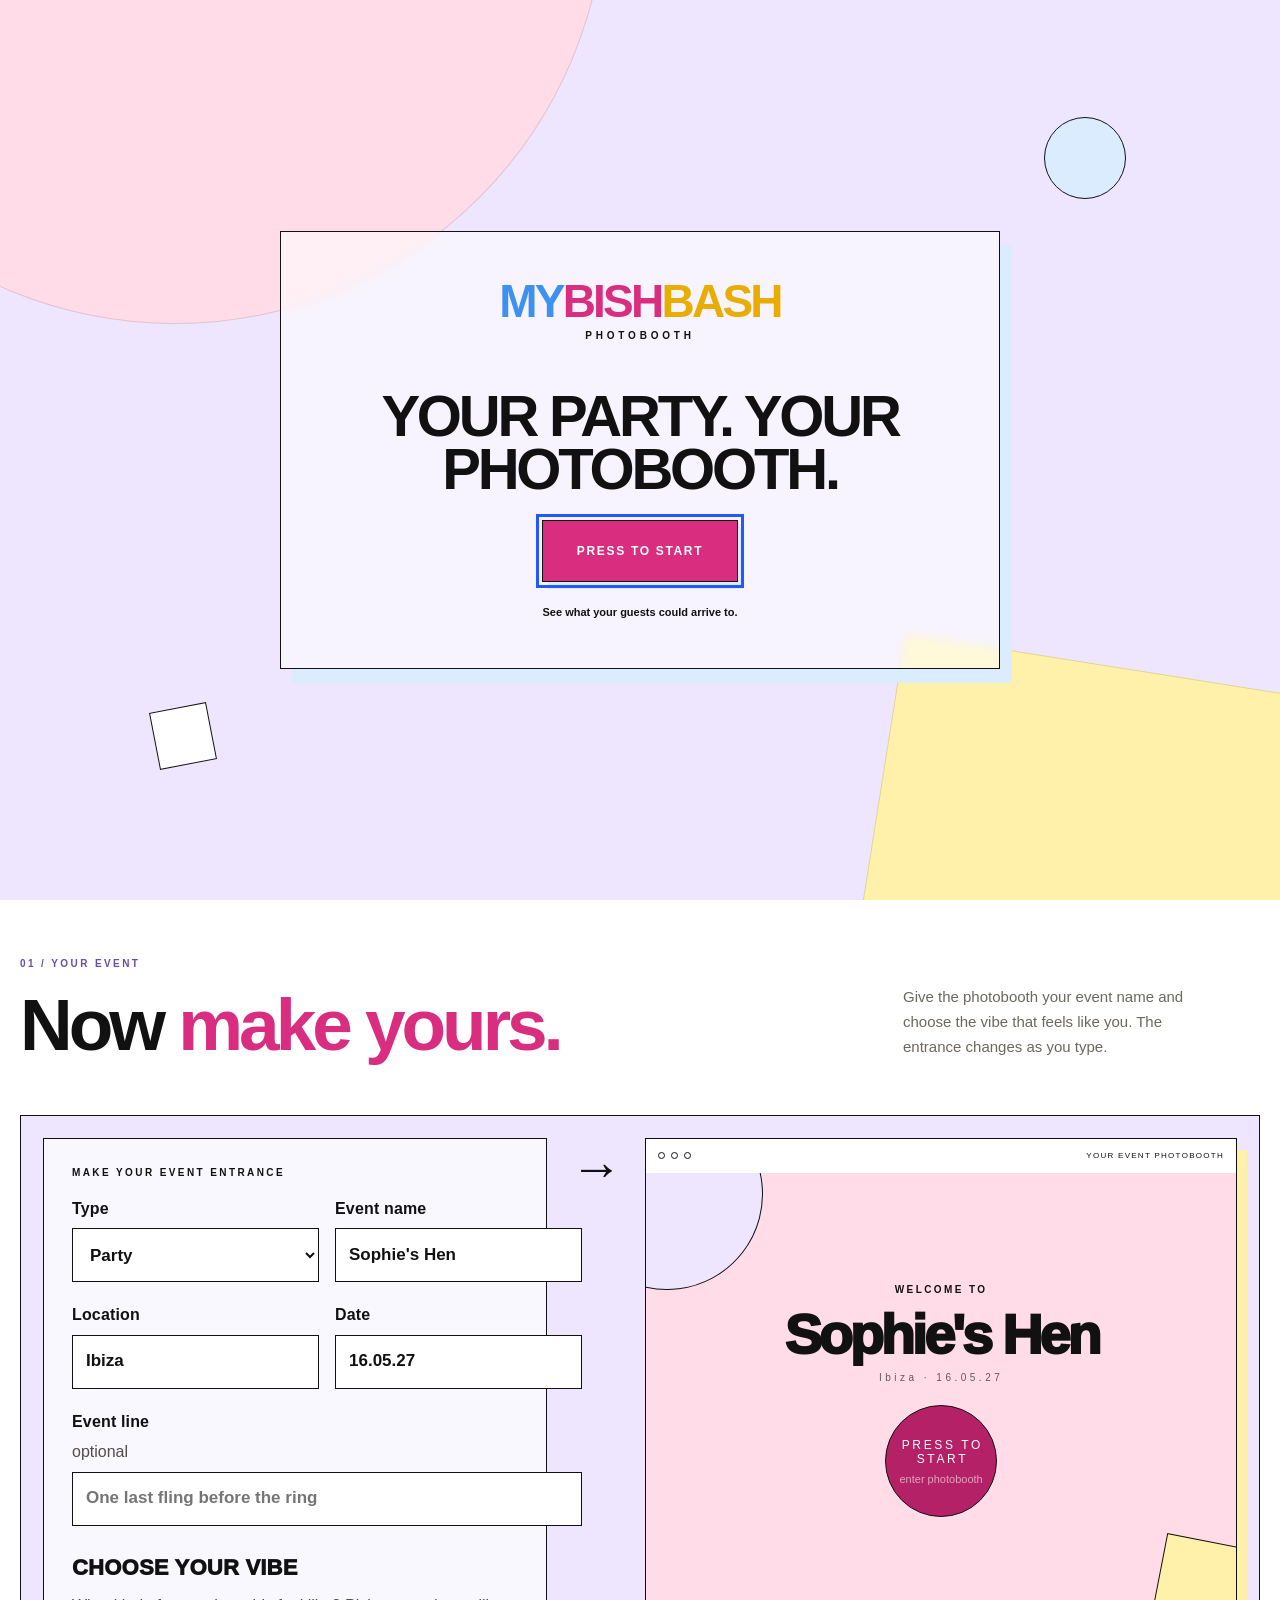
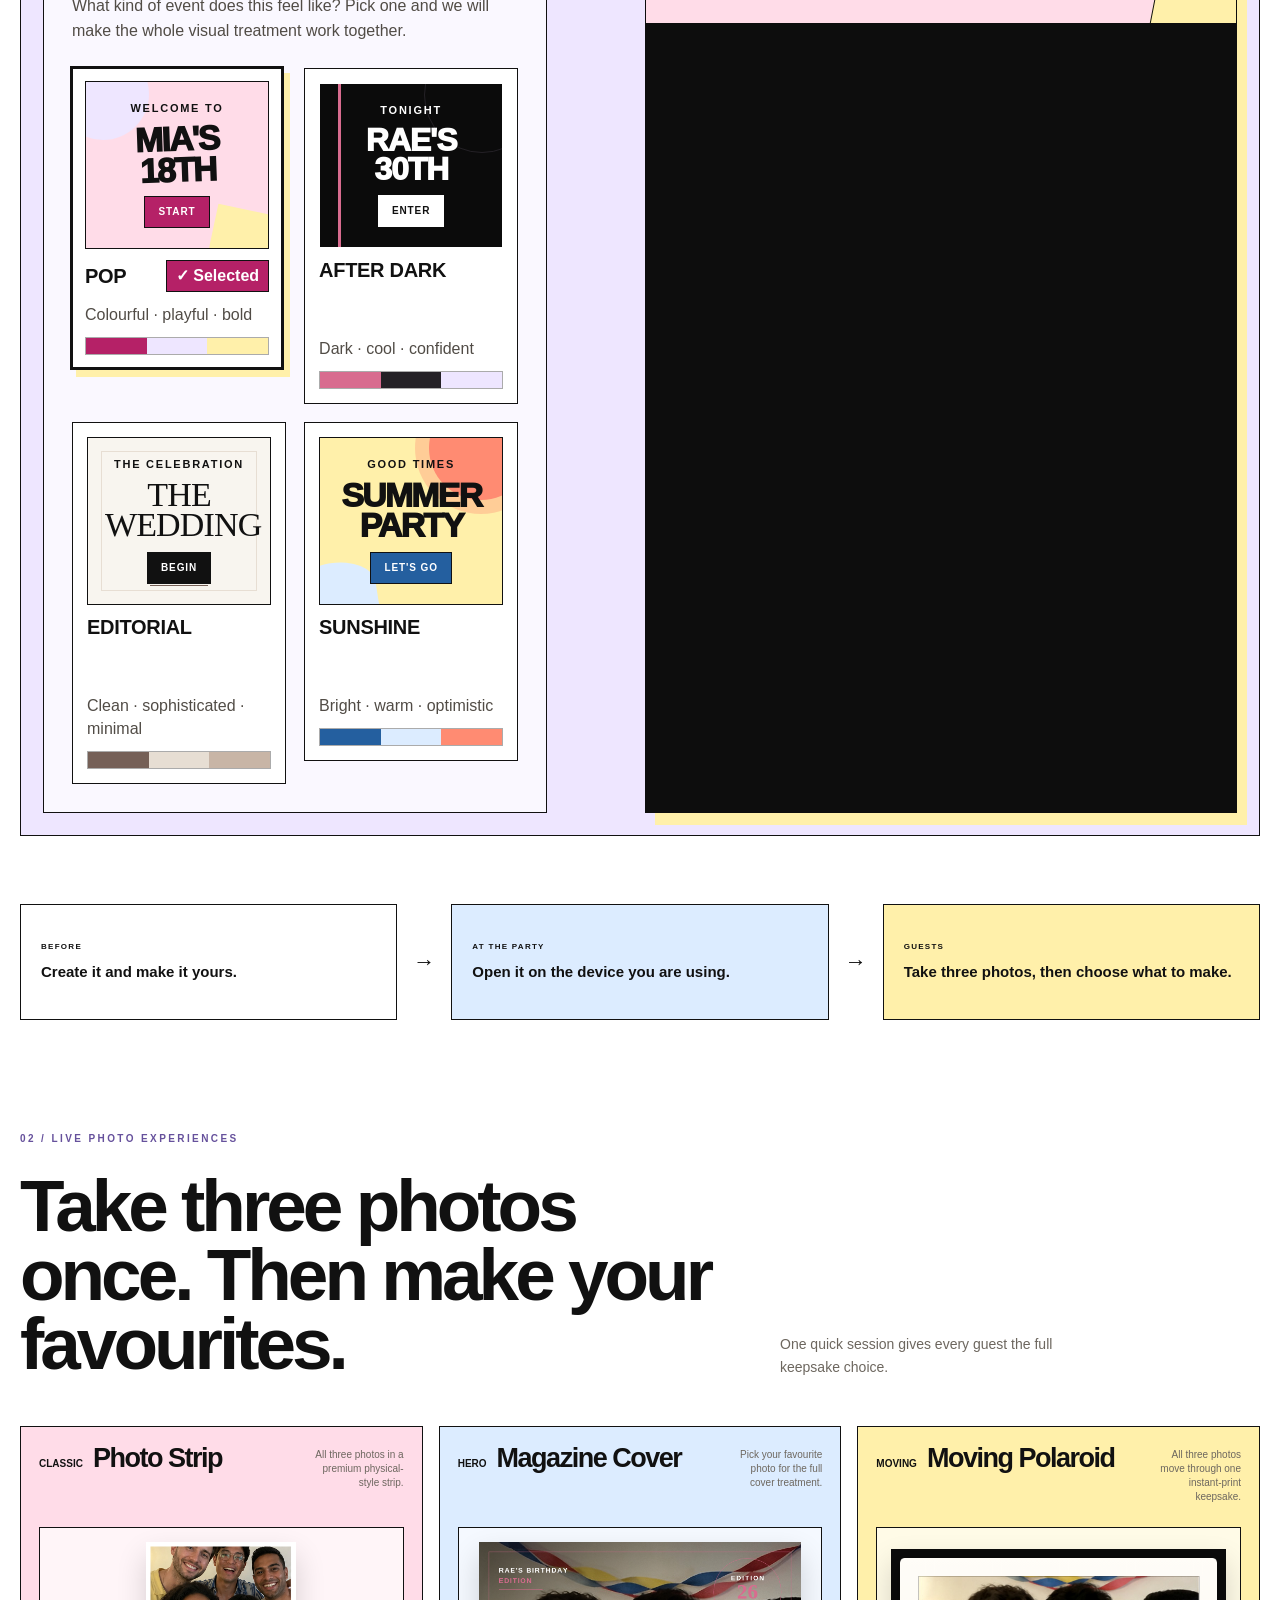
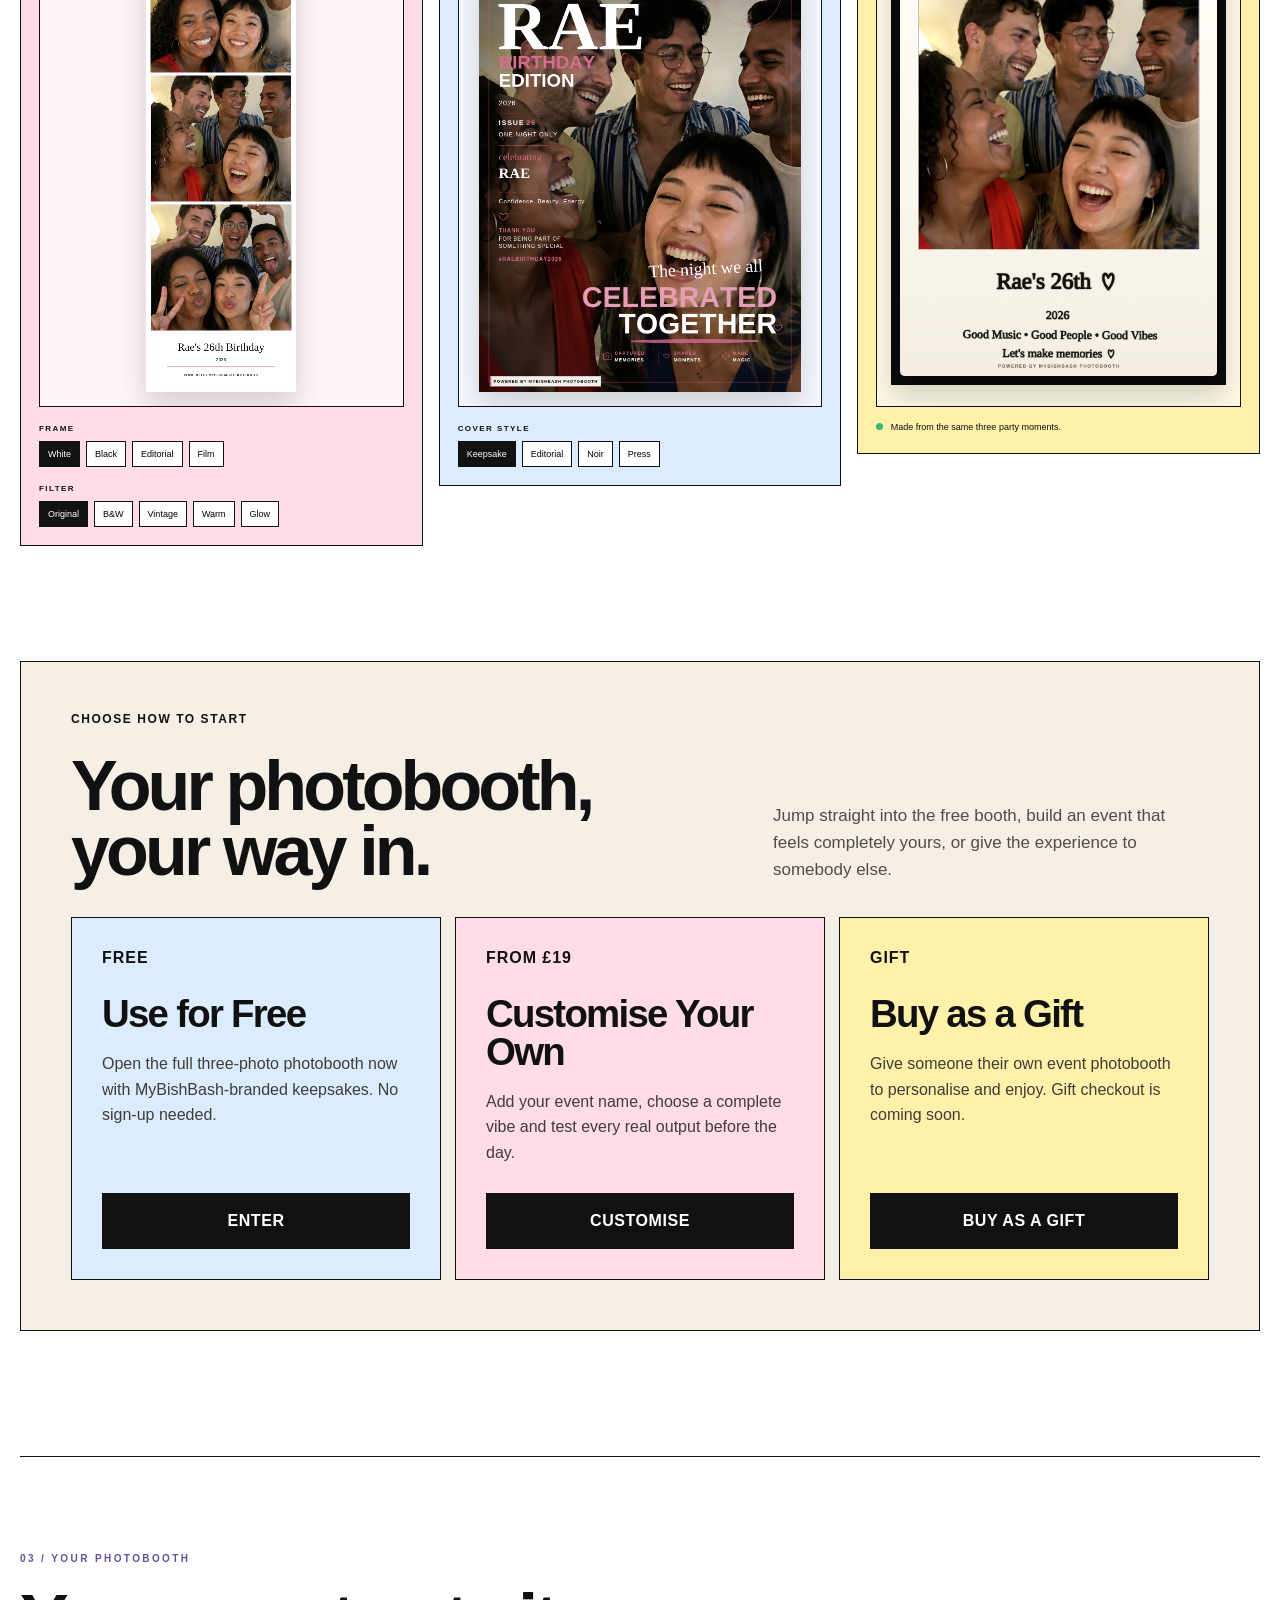
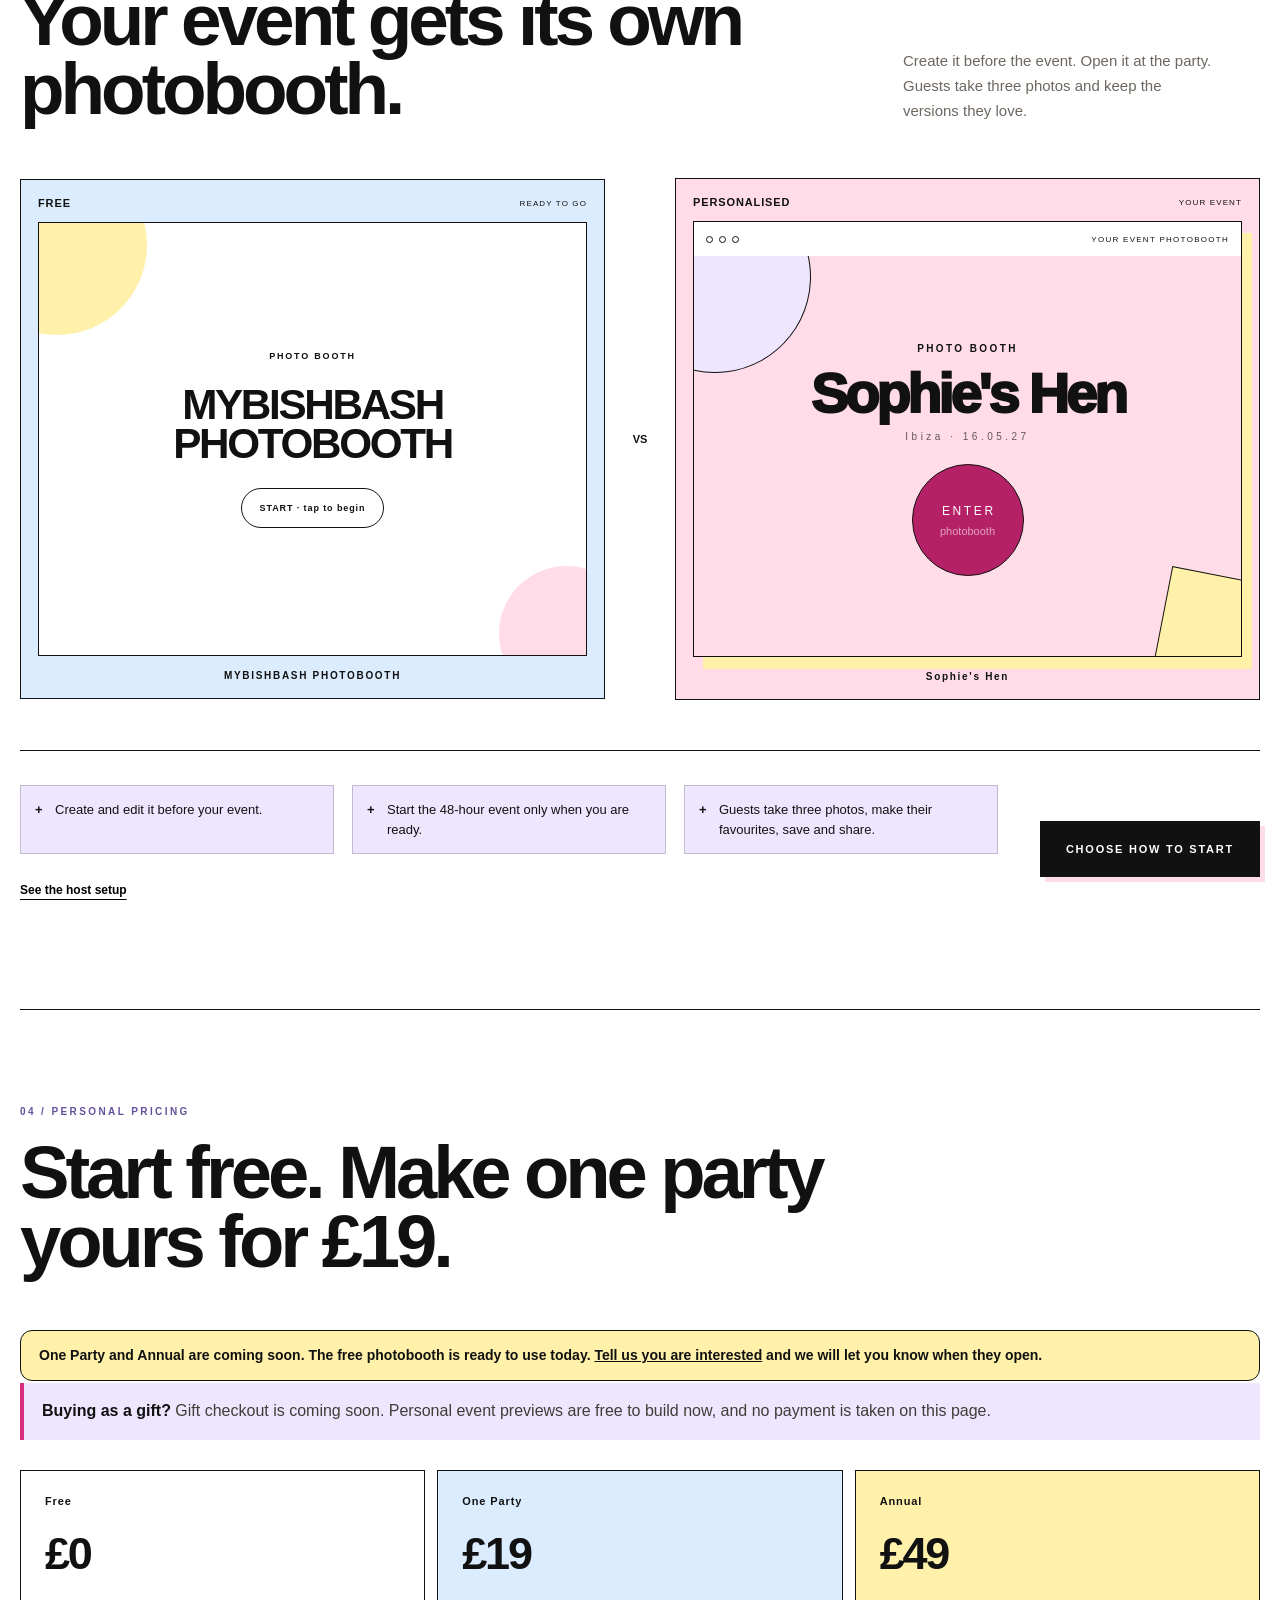
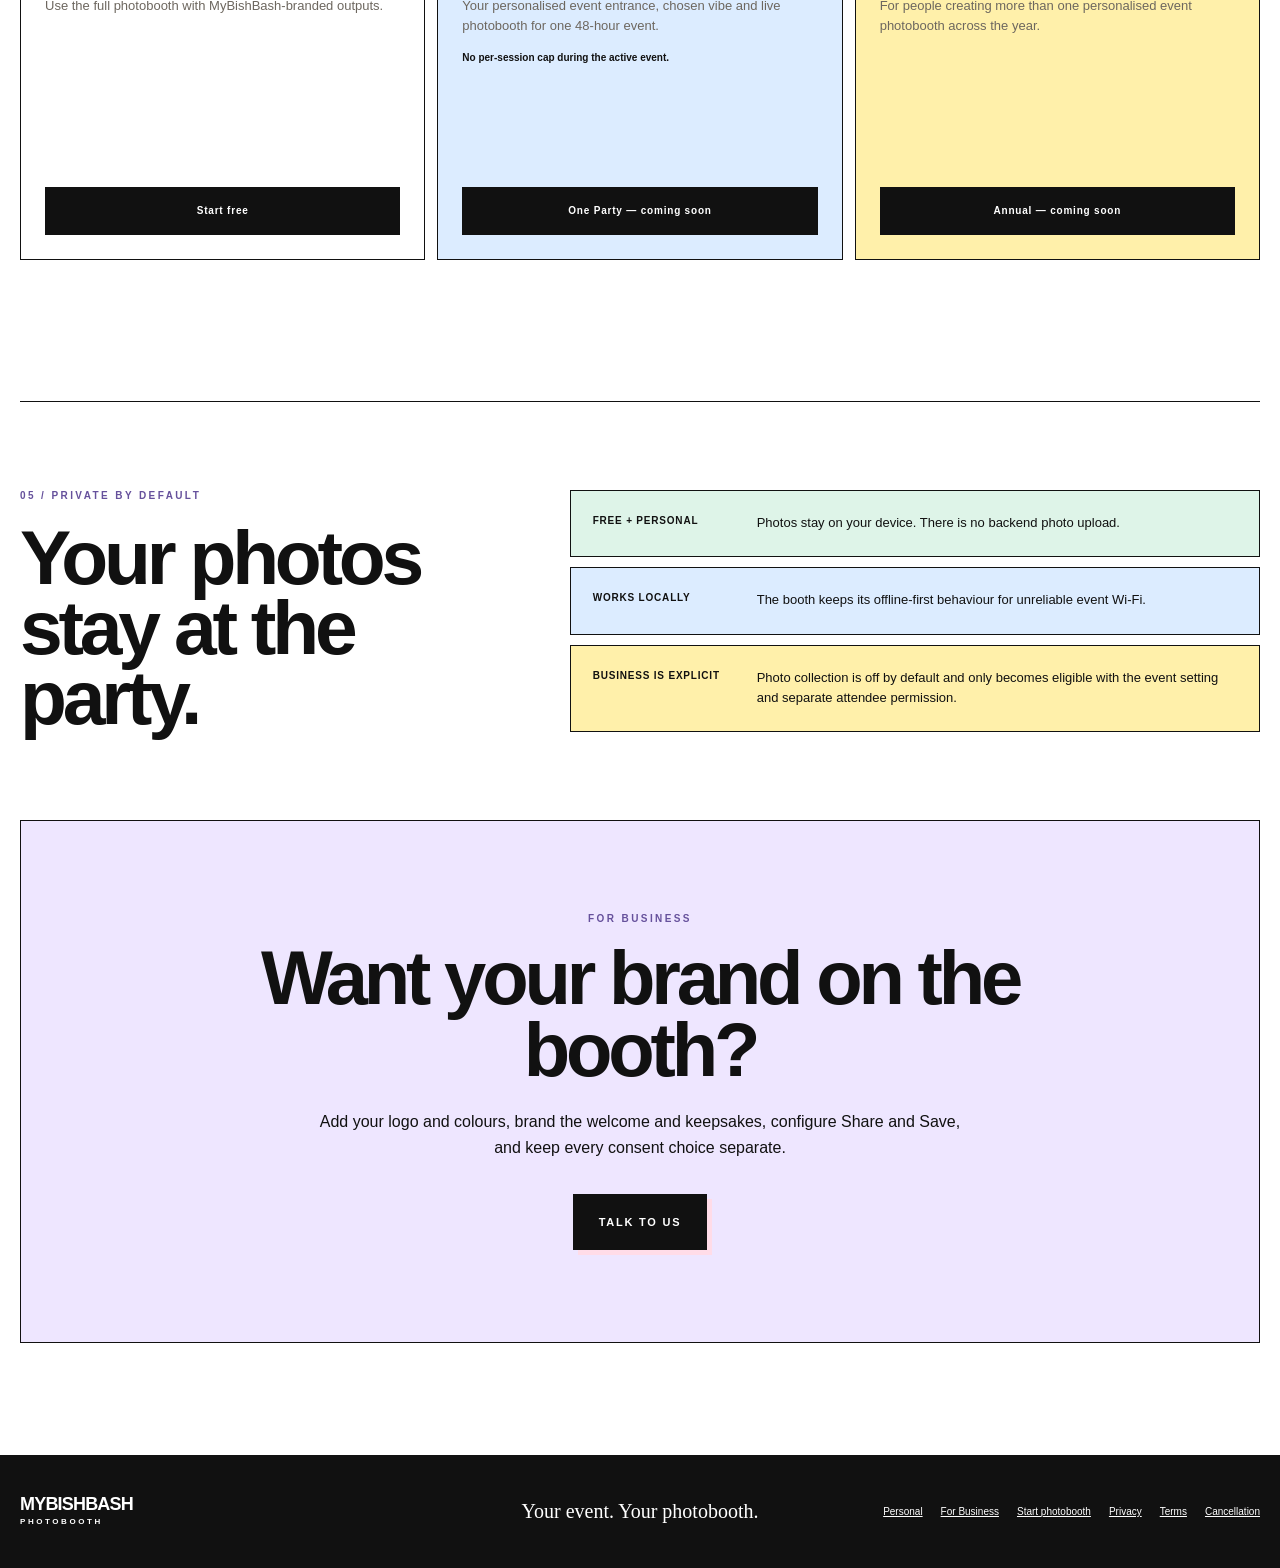
==== commit 8d088ce6: "PB-33: withluv-quality delight pass — Birthday kit + kit-apply joy moment Raises the Birthday kit an" ====
--- a/index.html
+++ b/index.html
@@ -105,24 +105,13 @@
         <p class="product-kicker hero-kicker">FOR PERSONAL EVENTS</p>
         <h1 id="heroTitle" aria-label="Your party. Your photobooth.">Your party.<br>Your <span>photobooth.</span></h1>
         <p class="hero-proposition">Create a personalised photobooth for your event, open it at the party, and let guests make and share their favourites.</p>
-        <div class="hero-actions" id="heroActions">
-          <!-- PB-19: exactly one of these two groups is shown, decided at boot by
-               whether this device already has a saved booth (updateHeroEntryRoutes
-               in app.js). A returning owner never sees the new-visitor choice. -->
-          <button class="product-cta hero-start" data-start-photobooth type="button" id="heroCreateFreeBtn">
+        <div class="hero-actions">
+          <button class="product-cta hero-start" data-start-photobooth type="button">
             <svg aria-hidden="true" viewBox="0 0 28 22" focusable="false"><path d="M2 6.5h5l2-3h10l2 3h5v14H2z"></path><circle cx="14" cy="13.5" r="4.5"></circle></svg>
-            <span>CREATE MY FREE PHOTOBOOTH</span>
+            <span>START PHOTOBOOTH</span>
           </button>
-          <button class="hero-start hero-secondary-btn" type="button" id="heroTryDemoBtn">
-            <span>TRY THE DEMO</span>
-          </button>
-          <button class="product-cta hero-start" type="button" id="heroOpenBoothBtn" hidden>
-            <svg aria-hidden="true" viewBox="0 0 28 22" focusable="false"><path d="M2 6.5h5l2-3h10l2 3h5v14H2z"></path><circle cx="14" cy="13.5" r="4.5"></circle></svg>
-            <span>OPEN MY PHOTOBOOTH</span>
-            <small id="heroOpenBoothIdentity"></small>
-          </button>
-        </div>
-        <p class="trust-line" id="heroTrustLine">Free to try · No sign-up · Photos stay on your device</p>
+        </div>
+        <p class="trust-line">Free to try · No sign-up · Photos stay on your device</p>
         <p class="entrance-connection">Your guests could arrive like this. <a href="#makeYours">Now make yours.</a></p>
         <div class="hero-benefits" aria-label="Photobooth benefits">
           <span>Use a suitable phone or tablet</span>
@@ -589,13 +578,6 @@
       </form>
       <p id="welcomePinStatus" role="status" aria-live="polite"></p>
     </div>
-    <!-- PB-19: shown only while previewing the example event (boothExampleMode).
-         The demo is a look, never a capture — enterGuestBooth() in app.js keeps
-         Start from ever reaching the camera here and reveals this panel instead. -->
-    <div id="welcomeDemoPanel" class="welcome-demo-panel" hidden>
-      <p>This is a live preview — nothing here is saved, and the camera is never used.</p>
-      <button id="welcomeDemoCreateBtn" class="product-cta" type="button">CREATE MY FREE PHOTOBOOTH</button>
-    </div>
     <button id="startBtn" class="round-start" type="button">
       <span id="startLabelText">ENTER</span>
       <small id="startHintText">photobooth</small>
@@ -728,6 +710,40 @@
     <div class="admin-grid guided-grid">
       <div class="settings-fields">
         <section id="setupPanel0" class="setup-step active" data-setup-panel="0" role="tabpanel" aria-labelledby="setupStep0">
+          <div class="kit-picker" aria-labelledby="chooseKitTitle" aria-describedby="kitPickerHelp">
+            <p class="step-kicker">START HERE</p>
+            <h3 id="chooseKitTitle">Pick a Booth Kit</h3>
+            <p id="kitPickerHelp" class="field-help large">One tap sets the event type, vibe, output style and starting words below. Everything stays yours to edit afterwards.</p>
+            <div class="kit-grid" role="list">
+              <button class="kit-card" type="button" data-kit="birthday" aria-pressed="false" role="listitem">
+                <span class="kit-card-head"><strong>Birthday</strong><span class="kit-selected" aria-hidden="true">&#10003; Applied</span></span>
+                <span class="kit-description">Warm and joyful — cake, candles, your people</span>
+                <span class="kit-colours" aria-hidden="true"><i></i><i></i><i></i></span>
+              </button>
+              <button class="kit-card" type="button" data-kit="wedding" aria-pressed="false" role="listitem">
+                <span class="kit-card-head"><strong>Wedding</strong><span class="kit-selected" aria-hidden="true">&#10003; Applied</span></span>
+                <span class="kit-description">Elegant and editorial, ready for the big day</span>
+                <span class="kit-colours" aria-hidden="true"><i></i><i></i><i></i></span>
+              </button>
+              <button class="kit-card" type="button" data-kit="kids-party" aria-pressed="false" role="listitem">
+                <span class="kit-card-head"><strong>Kids Party</strong><span class="kit-selected" aria-hidden="true">&#10003; Applied</span></span>
+                <span class="kit-description">Bright, bold primaries — built for chaos</span>
+                <span class="kit-colours" aria-hidden="true"><i></i><i></i><i></i></span>
+              </button>
+              <button class="kit-card" type="button" data-kit="minimal" aria-pressed="false" role="listitem">
+                <span class="kit-card-head"><strong>Minimal</strong><span class="kit-selected" aria-hidden="true">&#10003; Applied</span></span>
+                <span class="kit-description">Clean and understated, out of the way</span>
+                <span class="kit-colours" aria-hidden="true"><i></i><i></i><i></i></span>
+              </button>
+              <button class="kit-card kit-card-scratch" type="button" data-kit="" aria-pressed="false" role="listitem">
+                <span class="kit-card-head"><strong>Start from scratch</strong><span class="kit-selected" aria-hidden="true">&#10003; Applied</span></span>
+                <span class="kit-description">Skip the presets — set every field yourself.</span>
+              </button>
+            </div>
+            <canvas id="kitJoyCanvas" class="kit-joy-canvas" aria-hidden="true" hidden></canvas>
+            <p id="kitPickerStatus" class="kit-picker-status" role="status" aria-live="polite" hidden></p>
+          </div>
+          <input id="setKitId" type="hidden" value="">
           <p class="step-kicker">STEP 1 OF 5</p>
           <h3>Name your event</h3>
           <p class="field-help large">Tell us the event. MyBishBash carries its identity through the entrance and every finished output.</p>
@@ -1009,6 +1025,7 @@
 <script src="mp4.js"></script>
 <script src="product.js"></script>
 <script src="event.js"></script>
+<script src="kits.js"></script>
 <script src="clients.js"></script>
 <script src="strip.js"></script>
 <script src="motion.js"></script>
--- a/styles.css
+++ b/styles.css
@@ -92,14 +92,9 @@
 .landing-screen .hero-copy h1 span::after{content:"";position:absolute;left:2%;right:1%;bottom:-5px;height:5px;background:var(--party-yellow);border-radius:50%;transform:rotate(-1.5deg);z-index:-1}
 .hero-kicker{display:inline-flex;align-items:center;width:auto;background:var(--party-pink);color:var(--party-raspberry-text)!important;border-radius:999px;padding:8px 13px;letter-spacing:.13em}
 .hero-proposition{font-size:clamp(18px,1.75vw,23px);line-height:1.4;margin:0;max-width:560px}
-.hero-actions{display:flex;align-items:center;gap:14px;flex-wrap:wrap;margin-top:34px}
+.hero-actions{display:flex;align-items:center;margin-top:34px}
 .landing-screen .hero-start{min-height:62px;gap:13px;background:var(--party-raspberry);border-color:var(--party-raspberry);box-shadow:6px 6px 0 var(--party-blue);font-size:12px;padding:0 28px}
 .hero-start svg{width:26px;height:21px;fill:none;stroke:currentColor;stroke-width:1.8;stroke-linejoin:round;flex:0 0 auto}
-/* PB-19: the secondary "try the demo" action must read as lighter-weight
-   than the primary create/open action, using the same hero-start sizing. */
-.landing-screen .hero-start.hero-secondary-btn{background:transparent;color:var(--ink);border:1px solid var(--ink);box-shadow:none}
-#heroOpenBoothBtn{flex-direction:column;gap:2px;padding-top:9px;padding-bottom:9px}
-#heroOpenBoothBtn small{font-size:9px;letter-spacing:.1em;opacity:.8;text-transform:none}
 .trust-line{font-size:11px;line-height:1.5;letter-spacing:.025em;margin:18px 0 0;color:var(--muted)}
 .hero-benefits{display:grid;grid-template-columns:repeat(2,minmax(0,1fr));gap:9px 16px;margin-top:23px;max-width:480px}
 .hero-benefits span{position:relative;padding-left:18px;font-size:10px;line-height:1.35;font-weight:750}
@@ -372,7 +367,7 @@
 
 /* ---------- visual-first Personal setup + retained advanced controls ---------- */
 
-.settings-screen{background:#161616;padding:16px;align-items:flex-start;justify-content:center;overflow:auto;overflow-x:hidden}
+.settings-screen{background:#161616;padding:16px;align-items:flex-start;justify-content:center;overflow:auto;overflow-x:hidden;height:100svh;scroll-padding-bottom:64svh}
 .settings-shell{width:min(1580px,calc(100vw - 32px));min-width:0;background:var(--paper);padding:clamp(24px,3vw,46px);margin:0 auto}
 .settings-head{display:flex;justify-content:space-between;align-items:flex-start;gap:24px;border-bottom:1px solid var(--ink);padding-bottom:28px}
 .settings-head>div{min-width:0}.settings-head h2{font-size:clamp(44px,5vw,64px);line-height:.96;margin:12px 0 14px}.settings-access-note{font-size:17px;line-height:1.6;color:#514c46;margin:0;max-width:62ch}.close-btn{flex:0 0 48px;width:48px;height:48px;min-height:48px;border:1px solid transparent;background:transparent;font-family:Didot,serif;font-size:42px;line-height:1;display:inline-flex;align-items:center;justify-content:center}
@@ -380,12 +375,44 @@
 .setup-progress{display:grid;grid-template-columns:repeat(5,minmax(0,1fr));border:1px solid var(--ink);margin:30px 0 38px;background:#fff}
 .setup-progress button{min-width:0;min-height:60px;border:0;border-right:1px solid var(--ink);background:#fff;padding:8px 10px;font-size:16px;font-weight:800;letter-spacing:.01em;display:flex;align-items:center;justify-content:center;gap:9px;overflow-wrap:anywhere}.setup-progress button:last-child{border-right:0}.setup-progress button span{display:inline-flex;flex:0 0 28px;width:28px;height:28px;align-items:center;justify-content:center;border:1px solid var(--ink);border-radius:50%;font-size:12px}.setup-progress button.active,.setup-progress button[aria-selected="true"]{background:var(--yellow);box-shadow:inset 0 -4px 0 var(--ink)}
 
-.admin-grid{display:grid;grid-template-columns:minmax(350px,.76fr) minmax(520px,1.24fr);gap:clamp(36px,4vw,68px);align-items:start;min-width:0}.guided-grid{min-height:720px}.settings-fields{min-width:0;container-type:inline-size}.setup-step{padding:20px 0 0;min-width:0}.setup-step h3,.advanced-inner h3{font-size:clamp(38px,4vw,50px);line-height:1;margin:12px 0 20px}.step-kicker{color:var(--blue);font-size:12px;letter-spacing:.12em}.field-help{margin:-3px 0 24px;font-size:16px;line-height:1.6;color:#514c46;max-width:68ch}.field-help.large{font-size:17px;line-height:1.65;margin:0 0 34px}.field-grid{display:grid;grid-template-columns:repeat(2,minmax(0,1fr));gap:28px 20px}.field-grid input::placeholder{color:#6d675f;font-style:italic}.field-grid label{display:flex;flex-direction:column;gap:10px;min-width:0;font-size:16px;line-height:1.4;font-weight:800;letter-spacing:.01em}.field-grid label small{font-size:16px;letter-spacing:0;color:#514c46}.field-grid input,.field-grid select{width:100%;min-width:0;min-height:56px;border:1px solid var(--ink);background:#fff;padding:0 15px;border-radius:0;font-size:17px;color:var(--ink)}
+.admin-grid{display:flex;flex-direction:column;gap:clamp(24px,3vw,40px);min-width:0}.guided-grid{min-height:auto}.settings-fields{min-width:0;container-type:inline-size}.setup-step{padding:20px 0 0;min-width:0}.setup-step h3,.advanced-inner h3{font-size:clamp(38px,4vw,50px);line-height:1;margin:12px 0 20px}.step-kicker{color:var(--blue);font-size:12px;letter-spacing:.12em}.field-help{margin:-3px 0 24px;font-size:16px;line-height:1.6;color:#514c46;max-width:68ch}.field-help.large{font-size:17px;line-height:1.65;margin:0 0 34px}.field-grid{display:grid;grid-template-columns:repeat(2,minmax(0,1fr));gap:28px 20px}.field-grid input::placeholder{color:#6d675f;font-style:italic}.field-grid label{display:flex;flex-direction:column;gap:10px;min-width:0;font-size:16px;line-height:1.4;font-weight:800;letter-spacing:.01em}.field-grid label small{font-size:16px;letter-spacing:0;color:#514c46}.field-grid input,.field-grid select{width:100%;min-width:0;min-height:56px;border:1px solid var(--ink);background:#fff;padding:0 15px;border-radius:0;font-size:17px;color:var(--ink)}
 .default-proof{display:grid;grid-template-columns:auto minmax(0,1fr);gap:18px;border:0;border-left:4px solid var(--blue);background:#eef1ff;padding:20px 22px;margin-top:36px;align-items:start}.default-proof span{font-size:12px;letter-spacing:.1em;font-weight:900;color:var(--blue)}.default-proof p{font-size:16px;line-height:1.6;margin:0}
 
 .theme-picker{min-width:0;border:0;padding:0;margin:0}.theme-picker legend{padding:0;font-size:22px;line-height:1.3;font-weight:950;letter-spacing:.01em}.theme-picker-help{margin:10px 0 24px;font-size:16px;line-height:1.6;color:#514c46;max-width:62ch}.theme-grid{display:grid;grid-template-columns:1fr;gap:18px;min-width:0}.theme-choice{position:relative;min-width:0}.theme-radio{position:absolute;width:1px;height:1px;margin:-1px;padding:0;overflow:hidden;clip:rect(0 0 0 0);clip-path:inset(50%);white-space:nowrap}.theme-card{--theme-primary:var(--party-raspberry);--theme-secondary:var(--party-lilac);--theme-highlight:var(--party-yellow);--theme-background:#fff;--theme-foreground:var(--ink);--theme-button:var(--ink);--theme-button-ink:#fff;--theme-border:var(--ink);display:flex;min-width:0;min-height:250px;flex-direction:column;gap:11px;border:1px solid var(--ink);background:#fff;padding:14px;cursor:pointer;transition:transform .16s ease,box-shadow .16s ease}.theme-mini-event{position:relative;isolation:isolate;display:flex;min-height:132px;overflow:hidden;flex-direction:column;align-items:center;justify-content:center;border:1px solid var(--theme-border);background:var(--theme-background);color:var(--theme-foreground);padding:20px 13px;text-align:center}.theme-mini-event>*{position:relative;z-index:1}.theme-mini-shape{position:absolute;z-index:-1;display:block;pointer-events:none}.theme-mini-kicker{font-size:11px;line-height:1.2;letter-spacing:.16em;font-weight:900}.theme-mini-title{max-width:95%;margin:9px 0 11px;font-size:clamp(24px,3.2vw,34px);line-height:.9;font-weight:950;letter-spacing:-.055em}.theme-mini-button{display:inline-flex;min-height:32px;align-items:center;justify-content:center;border:1px solid var(--theme-border);background:var(--theme-button);color:var(--theme-button-ink);padding:0 13px;font-size:10px;line-height:1;font-weight:900;letter-spacing:.09em}.theme-card[data-theme-decoration="playful-shapes"] .theme-mini-shape.one,.theme-card[data-theme="pop"] .theme-mini-shape.one{width:92px;height:92px;border-radius:50%;left:-29px;top:-34px;background:var(--theme-secondary)}.theme-card[data-theme-decoration="playful-shapes"] .theme-mini-shape.two,.theme-card[data-theme="pop"] .theme-mini-shape.two{width:76px;height:54px;right:-20px;bottom:-17px;background:var(--theme-highlight);transform:rotate(12deg)}.theme-card[data-theme-decoration="playful-shapes"] .theme-mini-title,.theme-card[data-theme="pop"] .theme-mini-title{transform:rotate(-2deg)}.theme-card[data-theme-decoration="restrained-orbit"] .theme-mini-shape.one,.theme-card[data-theme="after-dark"] .theme-mini-shape.one{width:116px;height:116px;border:1px solid var(--theme-secondary);border-radius:50%;right:-38px;top:-47px;background:transparent}.theme-card[data-theme-decoration="restrained-orbit"] .theme-mini-shape.two,.theme-card[data-theme="after-dark"] .theme-mini-shape.two{left:18px;top:0;width:3px;height:100%;background:var(--theme-primary)}.theme-card[data-theme-decoration="restrained-orbit"] .theme-mini-title,.theme-card[data-theme="after-dark"] .theme-mini-title{font-size:clamp(25px,3vw,32px);letter-spacing:-.035em;text-transform:uppercase}.theme-card[data-theme-decoration="fine-rule"] .theme-mini-shape.one,.theme-card[data-theme="editorial"] .theme-mini-shape.one{inset:13px;border:1px solid var(--theme-secondary);background:transparent}.theme-card[data-theme-decoration="fine-rule"] .theme-mini-shape.two,.theme-card[data-theme="editorial"] .theme-mini-shape.two{left:50%;bottom:18px;width:58px;height:1px;background:var(--theme-primary);transform:translateX(-50%)}.theme-card[data-theme-typography="editorial-serif"] .theme-mini-title,.theme-card[data-theme="editorial"] .theme-mini-title{font-family:Didot,"Bodoni 72","Bodoni MT",Georgia,serif;font-weight:400;letter-spacing:-.025em}.theme-card[data-theme-decoration="sunburst"] .theme-mini-shape.one,.theme-card[data-theme="sunshine"] .theme-mini-shape.one{width:104px;height:104px;border-radius:50%;right:-31px;top:-42px;background:var(--theme-highlight);box-shadow:0 0 0 14px color-mix(in srgb,var(--theme-highlight) 34%,transparent)}.theme-card[data-theme-decoration="sunburst"] .theme-mini-shape.two,.theme-card[data-theme="sunshine"] .theme-mini-shape.two{width:84px;height:50px;left:-28px;bottom:-9px;border-radius:50% 50% 0 0;background:var(--theme-secondary);transform:rotate(-9deg)}.theme-card-head{display:flex;align-items:center;justify-content:space-between;gap:12px;min-width:0}.theme-card-head strong{font-size:20px;line-height:1.15;letter-spacing:-.015em}.theme-selected{flex:0 0 auto;visibility:hidden;border:1px solid var(--theme-border);background:var(--theme-button);color:var(--theme-button-ink);padding:7px 9px;font-size:16px;line-height:1;font-weight:900;letter-spacing:0}.theme-description{font-size:16px;line-height:1.45;color:#514c46}.theme-colours{display:grid;grid-template-columns:repeat(3,minmax(0,1fr));height:18px;overflow:hidden;border:1px solid rgba(17,17,17,.35);margin-top:auto}.theme-colours i{display:block;min-width:0}.theme-colours i:nth-child(1){background:var(--theme-primary)}.theme-colours i:nth-child(2){background:var(--theme-secondary)}.theme-colours i:nth-child(3){background:var(--theme-highlight)}.theme-radio:checked+.theme-card{border-color:var(--ink);box-shadow:inset 0 0 0 2px var(--ink),6px 7px 0 var(--theme-highlight);transform:translate(-2px,-2px)}.theme-radio:checked+.theme-card .theme-selected{visibility:visible}.theme-radio:focus-visible+.theme-card{outline:3px solid var(--blue);outline-offset:4px}.host-theme-picker{margin:0 0 42px}.host-theme-grid{grid-template-columns:1fr}.landing-theme-picker{margin-top:28px}.landing-theme-grid{grid-template-columns:repeat(2,minmax(0,1fr))}
 
 .theme-card-head{flex-wrap:wrap}
+
+/* ---------- Booth Kit picker (PB-31) ----------
+   Deliberately its own namespace, never "template" (that word is covers.js'
+   magazine registry). Mirrors the Vibe theme-card language (border, colour
+   strip, checked accent) at a lighter weight — kits are a bulk pre-fill of
+   the very same fields the Vibe/Words steps already expose, not a new kind
+   of choice. */
+.kit-picker{position:relative;margin:0 0 42px}
+.kit-grid{display:grid;grid-template-columns:1fr;gap:14px;min-width:0}
+/* PB-33 joy-moment overlay: an absolutely-positioned canvas over the whole
+   picker, pointer-events:none so it never blocks a tap, hidden by default
+   and only drawn into for its ~1s burst (launchKitJoyConfetti, app.js). */
+.kit-joy-canvas{position:absolute;inset:0;z-index:6;pointer-events:none}
+.kit-joy-canvas[hidden]{display:none}
+.kit-card{display:flex;min-width:0;min-height:118px;flex-direction:column;gap:9px;border:1px solid var(--ink);background:#fff;padding:16px 18px;text-align:left;cursor:pointer;transition:transform .18s cubic-bezier(.34,1.56,.64,1),box-shadow .18s cubic-bezier(.34,1.56,.64,1);font:inherit;color:inherit}
+.kit-card:not(.active):hover{transform:translate(-2px,-3px);box-shadow:4px 5px 0 var(--yellow)}
+.kit-card:active{transform:translate(0,0) scale(.98)}
+.kit-card-head{display:flex;align-items:center;justify-content:space-between;gap:12px;min-width:0}
+.kit-card-head strong{font-size:19px;line-height:1.15;letter-spacing:-.01em}
+.kit-selected{flex:0 0 auto;visibility:hidden;border:1px solid var(--ink);background:#111;color:#fff;padding:6px 9px;font-size:13px;line-height:1;font-weight:900;letter-spacing:0}
+.kit-description{font-size:16px;line-height:1.45;color:#514c46}
+.kit-colours{display:grid;grid-template-columns:repeat(3,minmax(0,1fr));height:12px;overflow:hidden;border:1px solid rgba(17,17,17,.35);margin-top:auto}
+.kit-colours i{display:block;min-width:0}
+.kit-colours i:nth-child(1){background:var(--kit-primary,#b52167)}
+.kit-colours i:nth-child(2){background:var(--kit-secondary,#eee6ff)}
+.kit-colours i:nth-child(3){background:var(--kit-highlight,#fff0aa)}
+.kit-card.active{border-color:var(--ink);box-shadow:inset 0 0 0 2px var(--ink),6px 7px 0 var(--yellow);transform:translate(-2px,-2px)}
+.kit-card.active .kit-selected{visibility:visible}
+.kit-card:focus-visible{outline:3px solid var(--blue);outline-offset:4px}
+.kit-card-scratch{justify-content:center;background:#faf8f4}
+.kit-picker-status{margin:16px 0 0;font-size:16px;line-height:1.5;color:#514c46}
+@container (min-width:620px){.kit-grid{grid-template-columns:repeat(2,minmax(0,1fr))}}
 
 .test-setup-card{border:0;border-left:4px solid var(--blue);background:var(--party-blue);padding:clamp(24px,3vw,34px);margin-top:30px}.test-setup-card h4{font-family:"Avenir Next",Avenir,Helvetica,Arial,sans-serif;font-size:clamp(24px,2.7vw,34px);line-height:1.08;letter-spacing:-.04em;margin:8px 0 18px}.test-setup-card>p:not(.control-label),.test-setup-card li{font-size:16px;line-height:1.65}.test-setup-card ul{margin:22px 0 0;padding-left:23px}.test-setup-card li+li{margin-top:10px}
 .setup-summary{border-top:1px solid var(--ink);margin-top:34px}.setup-summary p{display:grid;grid-template-columns:120px minmax(0,1fr);gap:20px;margin:0;padding:22px 0;border-bottom:1px solid var(--line)}.setup-summary span{font-size:12px;letter-spacing:.1em;font-weight:900}.setup-summary strong{font-size:16px;line-height:1.5}.final-setup-actions{display:grid;grid-template-columns:1fr 1fr;gap:14px;margin-top:30px}.final-setup-actions .text-action{grid-column:1/-1}.settings-screen .primary-btn,.settings-screen .secondary-btn{min-height:56px;font-size:16px}.setup-step-actions{display:flex;justify-content:space-between;gap:18px;margin-top:40px;border-top:1px solid var(--line);padding-top:24px}.setup-step-actions .text-action{width:auto;min-height:48px;padding-left:8px;padding-right:8px;font-size:16px}.setup-step-actions .primary-btn{min-width:132px;padding:0 24px;margin-left:auto}
@@ -394,9 +421,17 @@
 .font-roles{display:grid;gap:28px;margin:20px 0 8px}.font-role-note{display:block;margin:-2px 0 12px;font-size:16px;line-height:1.55;color:#514c46}.font-specimens{display:grid;grid-template-columns:repeat(auto-fill,minmax(150px,1fr));gap:12px}.font-specimen{min-height:78px;padding:0;border:1px solid var(--line);background:#fff;cursor:pointer;overflow:hidden;text-align:center}.font-specimen canvas{display:block;width:100%;height:54px}.font-specimen small{display:block;padding:8px 5px;font-size:16px;line-height:1.35;letter-spacing:0;color:#514c46;border-top:1px solid var(--line)}.font-specimen.active{border-color:#111;box-shadow:0 0 0 2px #111}.font-specimen.active small{color:var(--ink)}.font-specimen.missing small::after{content:" · not installed";opacity:.7}.font-specimen.missing{opacity:.65}
 .toggle-grid{display:grid;grid-template-columns:1fr 1fr;gap:14px 22px;margin-top:20px}.toggle{display:flex;align-items:center;gap:12px;min-height:48px;font-size:16px;line-height:1.5}.toggle input{flex:0 0 24px;width:24px;height:24px}.settings-actions{display:flex;justify-content:flex-start;align-items:center;gap:14px;margin-top:30px}.settings-actions .text-action{width:auto;min-height:48px;font-size:16px}
 
-.admin-preview{position:sticky;top:16px;min-width:0;background:#eee8df;border:1px solid var(--ink);padding:clamp(22px,2.6vw,32px);box-shadow:10px 12px 0 var(--party-yellow)}.admin-preview-head{display:grid;grid-template-columns:minmax(0,1fr) minmax(200px,.72fr);gap:26px;align-items:end;margin-bottom:24px}.admin-preview-head h3{font-family:"Avenir Next",Avenir,Helvetica,Arial,sans-serif;font-size:clamp(28px,3vw,39px);line-height:1.02;letter-spacing:-.04em;margin:8px 0 0}.admin-preview-head>p{font-size:16px;line-height:1.55;color:#514c46;margin:0}.admin-preview-tabs{display:grid;grid-template-columns:repeat(4,minmax(0,1fr));gap:9px;margin-bottom:18px}.admin-preview-tab,.admin-orientation-tab{min-width:0;min-height:54px;border:1px solid var(--ink);background:#fff;padding:9px 8px;font-size:16px;line-height:1.2;font-weight:900;letter-spacing:0}.admin-preview-tab.active,.admin-preview-tab[aria-selected="true"],.admin-orientation-tab.active,.admin-orientation-tab[aria-pressed="true"]{background:#111;color:#fff;border-color:#111;box-shadow:inset 0 -3px 0 var(--yellow)}
-.admin-preview-stage{min-height:min(54svh,720px);max-height:62svh;display:flex;align-items:center;justify-content:center;overflow:hidden;border:1px solid rgba(17,17,17,.28);background:#e2d9cc;padding:18px}#adminPreviewCanvas{display:block;max-width:100%;max-height:58svh;width:auto;height:auto;margin:0 auto;background:#fff;box-shadow:0 18px 42px rgba(50,40,30,.2)}.admin-event-home-preview{width:min(720px,100%);min-height:min(50svh,620px);display:flex;align-items:center;justify-content:center;padding:clamp(28px,5vw,64px);border:1px solid var(--event-border,var(--ink));text-align:center}.admin-event-home-preview .welcome-inner{width:100%;position:relative;z-index:1}.admin-event-home-preview .eyebrow{font-size:14px;letter-spacing:.16em}.admin-event-home-preview h3{max-width:12ch;margin:18px auto 13px;font-family:var(--event-heading-family,"Avenir Next",Avenir,Helvetica,Arial,sans-serif);font-size:clamp(42px,6vw,76px);font-weight:var(--event-heading-weight,900);line-height:.9;letter-spacing:var(--event-heading-spacing,-.055em);color:var(--event-ink)}.admin-event-home-preview .welcome-date,.admin-event-home-preview .welcome-event-line{font-size:16px;line-height:1.5}.admin-event-home-button{display:inline-flex;flex-direction:column;align-items:center;justify-content:center;margin:16px auto 0}
+.admin-preview{position:sticky;bottom:0;z-index:5;min-width:0;max-height:64svh;overflow-y:auto;background:#eee8df;border:1px solid var(--ink);padding:clamp(16px,2.4vw,28px);box-shadow:0 -16px 30px -10px rgba(17,17,17,.28);transition:box-shadow .2s ease}.admin-preview-head{display:grid;grid-template-columns:minmax(0,1fr) minmax(200px,.72fr);gap:26px;align-items:end;margin-bottom:24px}.admin-preview-head h3{font-family:"Avenir Next",Avenir,Helvetica,Arial,sans-serif;font-size:clamp(28px,3vw,39px);line-height:1.02;letter-spacing:-.04em;margin:8px 0 0}.admin-preview-head>p{font-size:16px;line-height:1.55;color:#514c46;margin:0}.admin-preview-tabs{display:grid;grid-template-columns:repeat(4,minmax(0,1fr));gap:9px;margin-bottom:18px}.admin-preview-tab,.admin-orientation-tab{min-width:0;min-height:54px;border:1px solid var(--ink);background:#fff;padding:9px 8px;font-size:16px;line-height:1.2;font-weight:900;letter-spacing:0}.admin-preview-tab.active,.admin-preview-tab[aria-selected="true"],.admin-orientation-tab.active,.admin-orientation-tab[aria-pressed="true"]{background:#111;color:#fff;border-color:#111;box-shadow:inset 0 -3px 0 var(--yellow)}
+.admin-preview-stage{min-height:min(54svh,720px);max-height:62svh;max-width:820px;margin:0 auto;display:flex;align-items:center;justify-content:center;overflow:hidden;border:1px solid rgba(17,17,17,.28);background:#e2d9cc;padding:18px}#adminPreviewCanvas{display:block;max-width:100%;max-height:58svh;width:auto;height:auto;margin:0 auto;background:#fff;box-shadow:0 18px 42px rgba(50,40,30,.2)}.admin-event-home-preview{width:min(720px,100%);min-height:min(50svh,620px);display:flex;align-items:center;justify-content:center;padding:clamp(28px,5vw,64px);border:1px solid var(--event-border,var(--ink));text-align:center}.admin-event-home-preview .welcome-inner{width:100%;position:relative;z-index:1}.admin-event-home-preview .eyebrow{font-size:14px;letter-spacing:.16em}.admin-event-home-preview h3{max-width:12ch;margin:18px auto 13px;font-family:var(--event-heading-family,"Avenir Next",Avenir,Helvetica,Arial,sans-serif);font-size:clamp(42px,6vw,76px);font-weight:var(--event-heading-weight,900);line-height:.9;letter-spacing:var(--event-heading-spacing,-.055em);color:var(--event-ink)}.admin-event-home-preview .welcome-date,.admin-event-home-preview .welcome-event-line{font-size:16px;line-height:1.5}.admin-event-home-button{display:inline-flex;flex-direction:column;align-items:center;justify-content:center;margin:16px auto 0}
 .admin-preview-play-motion{width:100%;min-height:50px;margin-top:14px;border:1px solid var(--ink);background:#fff;color:var(--ink);font-size:16px;font-weight:900;letter-spacing:.02em}.admin-preview-controls{display:grid;grid-template-columns:minmax(190px,.38fr) minmax(270px,.62fr);gap:22px;margin-top:22px}.orientation-control,.preview-photo-picker{min-width:0;border:0;border-top:1px solid rgba(17,17,17,.45);background:transparent;padding:18px 0 0}.orientation-control[hidden]+.preview-photo-picker{grid-column:1/-1}.orientation-control>span,.preview-photo-copy strong{display:block;font-size:16px;letter-spacing:.02em;font-weight:900}.orientation-tabs{display:grid;grid-template-columns:1fr 1fr;gap:8px;margin-top:12px}.preview-photo-picker{display:grid;grid-template-columns:minmax(0,1fr) auto;gap:12px 16px;align-items:center}.preview-photo-copy{min-width:0}.preview-photo-copy span{display:block;margin-top:7px;font-size:16px;line-height:1.5;color:#514c46}.preview-upload-action{position:relative;min-height:52px;border:1px solid var(--ink);background:#fff;padding:0 17px;display:inline-flex;align-items:center;justify-content:center;text-align:center;font-size:16px;font-weight:900;letter-spacing:.01em;cursor:pointer}.preview-upload-action input{position:absolute;inset:0;width:100%;height:100%;opacity:0;cursor:pointer}.preview-upload-action:focus-within{outline:3px solid var(--blue);outline-offset:3px}#previewPhotoStatus{grid-column:1/-1;min-height:24px;margin:0;font-size:16px;line-height:1.5;color:#514c46}.preview-photo-thumbs{grid-column:1/-1;display:grid;grid-template-columns:repeat(3,minmax(0,1fr));gap:10px}.preview-photo-thumbs:empty{display:none}.preview-photo-thumbs img,.preview-photo-thumbs canvas{display:block;width:100%;aspect-ratio:4/5;object-fit:cover;border:1px solid var(--ink);background:#ddd}.preview-photo-thumb{display:block;width:100%;min-width:0;min-height:72px;padding:3px;overflow:hidden;border:1px solid var(--line);background:#fff}.preview-photo-thumb>img,.preview-photo-thumb>canvas{display:block;width:100%;height:100%;aspect-ratio:4/5;object-fit:cover;border:0;background:#ddd}.preview-photo-thumb.active,.preview-photo-thumb[aria-pressed="true"]{border-color:var(--ink);box-shadow:0 0 0 2px var(--ink)}.preview-photo-picker #clearPreviewPhotos{grid-column:1/-1;justify-self:start;width:auto;min-height:48px;padding:8px 0;font-size:16px}.test-camera-btn{width:100%;min-height:60px;margin-top:22px;border:1px solid var(--ink);background:var(--party-raspberry);color:#fff;padding:0 22px;font-size:16px;font-weight:900;letter-spacing:.04em;box-shadow:5px 6px 0 var(--party-blue)}.preview-note{text-align:center;font-size:16px;line-height:1.55;color:#514c46;margin:18px auto 0;max-width:64ch}
+
+/* PB-33 kit-apply joy moment: a spring-eased pop on the two live preview
+   surfaces that actually change (Event Home + the output canvas). The
+   class is added and removed by playKitApplyReveal() (app.js) on every
+   kit apply, restarted each time via a forced reflow. Transform/opacity
+   only, so it never shifts the sticky preview stage's own box. */
+@keyframes kitApplyPop{0%{opacity:.35;transform:scale(.94) translateY(8px)}60%{opacity:1}100%{opacity:1;transform:none}}
+.kit-apply-pop{animation:kitApplyPop .55s cubic-bezier(.34,1.56,.64,1)}
 
 .gallery-tools{display:flex;justify-content:space-between;gap:16px;align-items:center;margin-bottom:14px}.gallery-help{margin:0;font-size:13px;line-height:1.5;color:var(--muted)}.gallery-clear{width:auto;min-height:48px;padding:8px 0}.event-gallery{display:grid;grid-template-columns:repeat(3,minmax(0,1fr));gap:12px}.gallery-session{min-width:0;min-height:48px;border:1px solid var(--line);background:#fff;padding:10px;text-align:left}.gallery-thumb-grid{display:grid;grid-template-columns:repeat(3,minmax(0,1fr));gap:4px;margin-bottom:8px}.gallery-thumb-grid img{width:100%;aspect-ratio:1/1;object-fit:cover;background:#111}.gallery-session-meta{font-size:12px;color:var(--muted)}.gallery-empty{font-size:14px;color:var(--muted);padding:10px 0}
 
@@ -414,13 +449,13 @@
    height twice and dropped this onto the hero. Without grid placement the
    containing block is the header's padding box, so top:100% sits flush with
    its bottom border at any header height. */
-.audience-nav{position:absolute;top:100%;left:50%;transform:translateX(-50%);white-space:nowrap;background:var(--paper);border:1px solid var(--ink);border-top:0;padding:0 18px;height:43px}.hero-section{grid-template-columns:1fr;padding-top:105px;min-height:auto}.hero-collage{width:min(690px,100%);min-height:590px;margin:0 auto}.landing-screen .booth-example{min-height:400px}.page-section{padding-top:90px;padding-bottom:90px}.section-heading-row{grid-template-columns:1fr;gap:22px}.input-story{grid-template-columns:1fr}.story-arrow{transform:rotate(90deg)}.story-note{text-align:center}.compare-grid{grid-template-columns:1fr;gap:12px}.compare-card{width:min(650px,100%);margin:0 auto}.compare-versus{padding:4px}.personal-proof{grid-template-columns:1fr}.personal-proof .product-cta{justify-self:start}.privacy-section{grid-template-columns:1fr;gap:45px}.site-footer{grid-template-columns:1fr auto}.site-footer>p{display:none}.business-hero{grid-template-columns:1fr;padding-top:120px}.business-audience-list{min-height:440px}.brand-lab{grid-template-columns:1fr}.business-preview-wrap canvas{max-height:650px}.capability-cards{grid-template-columns:1fr}.activation-intro{grid-template-columns:1fr;gap:20px}.activation-grid{grid-template-columns:1fr}.admin-grid{grid-template-columns:1fr}.admin-preview{position:static;grid-row:1}.mobile-preview-tabs{display:flex}.desktop-preview-tabs{display:none}.field-grid,.toggle-grid{grid-template-columns:1fr}.review-grid{grid-template-columns:1fr;gap:8px}.results-kicker{margin-top:8px}.preview-stage{min-height:auto}.preview-column{display:flex;flex-direction:column}.results-kicker{order:0}#mainCanvas,.polaroid-video{max-height:54svh;max-width:92vw}.review-panel{max-height:none;width:100%;padding:14px}.review-nav{top:-14px;margin-left:-14px;margin-right:-14px;padding-left:14px;padding-right:14px}.review-screen{align-items:flex-start}.setup-progress button{font-size:0}.setup-progress button span{font-size:9px}
+.audience-nav{position:absolute;top:100%;left:50%;transform:translateX(-50%);white-space:nowrap;background:var(--paper);border:1px solid var(--ink);border-top:0;padding:0 18px;height:43px}.hero-section{grid-template-columns:1fr;padding-top:105px;min-height:auto}.hero-collage{width:min(690px,100%);min-height:590px;margin:0 auto}.landing-screen .booth-example{min-height:400px}.page-section{padding-top:90px;padding-bottom:90px}.section-heading-row{grid-template-columns:1fr;gap:22px}.input-story{grid-template-columns:1fr}.story-arrow{transform:rotate(90deg)}.story-note{text-align:center}.compare-grid{grid-template-columns:1fr;gap:12px}.compare-card{width:min(650px,100%);margin:0 auto}.compare-versus{padding:4px}.personal-proof{grid-template-columns:1fr}.personal-proof .product-cta{justify-self:start}.privacy-section{grid-template-columns:1fr;gap:45px}.site-footer{grid-template-columns:1fr auto}.site-footer>p{display:none}.business-hero{grid-template-columns:1fr;padding-top:120px}.business-audience-list{min-height:440px}.brand-lab{grid-template-columns:1fr}.business-preview-wrap canvas{max-height:650px}.capability-cards{grid-template-columns:1fr}.activation-intro{grid-template-columns:1fr;gap:20px}.activation-grid{grid-template-columns:1fr}.review-grid{grid-template-columns:1fr;gap:8px}.results-kicker{margin-top:8px}.preview-stage{min-height:auto}.preview-column{display:flex;flex-direction:column}.results-kicker{order:0}#mainCanvas,.polaroid-video{max-height:54svh;max-width:92vw}.review-panel{max-height:none;width:100%;padding:14px}.review-nav{top:-14px;margin-left:-14px;margin-right:-14px;padding-left:14px;padding-right:14px}.review-screen{align-items:flex-start}
 }
 
 @media(max-width:650px){
   :root{--page:calc(100vw - 24px)}
   .site-nav{width:calc(100vw - 24px)}.wordmark span{font-size:15px}.nav-start{min-width:72px;padding:0 12px}.audience-nav{font-size:11px}
-  .hero-section{padding-top:94px;padding-bottom:58px}.landing-screen .hero-copy h1{font-size:48px;line-height:.95;margin-top:15px}.hero-proposition{font-size:17px}.hero-actions{align-items:stretch;margin-top:28px}.landing-screen .product-cta{width:100%}.landing-screen .hero-secondary-btn{width:100%}.hero-benefits{gap:8px 11px;margin-top:20px}.hero-benefits span{font-size:9px;padding-left:16px}.product-link{text-align:left}.hero-collage{min-height:455px;width:100%;margin-top:12px}.hero-output-strip{left:2%;top:11%;width:28%;max-height:76%}.hero-output-magazine{left:21%;top:2%;width:55%;max-height:86%}.hero-output-polaroid{right:-1%;top:31%;width:47%;max-height:61%}.collage-pink{left:0;top:17%;width:47%;height:63%}.collage-blue{right:0;top:2%;width:51%}.collage-yellow{right:6%;bottom:5%;width:46%;height:28%}.collage-badge{right:0;top:17%;width:74px;height:74px;font-size:7px;box-shadow:3px 4px 0 #fff,4px 5px 0 var(--ink)}.collage-heart{font-size:32px}.collage-star{font-size:28px}.collage-rays{font-size:15px}.landing-screen .booth-browser{box-shadow:8px 9px 0 var(--party-yellow)}.landing-screen .booth-example{min-height:370px}.landing-screen .booth-example h3{font-size:40px}.free-welcome-demo{min-height:370px}.input-story{padding:14px}.demo-inputs{gap:4px}.output-demo-grid{grid-template-columns:1fr}.polaroid-demo-card{grid-column:auto}.demo-canvas-stage,.polaroid-demo-card .demo-canvas-stage{height:440px}.personal-proof ul{grid-template-columns:1fr}.personal-proof .product-cta{width:100%;justify-self:stretch}.pricing-grid{grid-template-columns:1fr}.price-card{min-height:310px}.privacy-points p{grid-template-columns:1fr;gap:9px}.business-teaser{padding:70px 18px;margin-bottom:80px}.site-footer{grid-template-columns:1fr;gap:28px}.site-footer nav{justify-self:start;flex-wrap:wrap}.business-hero h2{font-size:56px}.business-audience-list{padding:28px;min-height:360px}.brand-lab,.activation-builder{padding-left:12px;padding-right:12px}.brand-colours{grid-template-columns:1fr}.activation-grid{gap:10px}.config-panel,.guest-form-preview{padding:20px}.privacy-flow{grid-template-columns:1fr}.privacy-flow i{height:18px;width:1px;margin:0 auto}.privacy-flow div,.privacy-flow div:nth-of-type(3),.privacy-flow div:nth-of-type(4){grid-column:1}.privacy-flow i:nth-of-type(2){display:block}.privacy-flow i:nth-of-type(3){grid-column:1}.settings-screen{padding:0}.settings-shell{width:100%;min-height:100svh;margin:0;padding:18px 14px}.settings-head h2{font-size:39px}.setup-progress{position:sticky;top:0;z-index:10;background:var(--paper)}.setup-progress button{min-height:46px}.admin-preview{padding:12px}#adminPreviewCanvas{max-height:46svh}.setup-step h3{font-size:31px}.final-setup-actions{grid-template-columns:1fr}.final-setup-actions .text-action{grid-column:auto}.event-gallery{grid-template-columns:1fr 1fr}.review-screen{padding:0}.preview-column{background:#eee8df;padding-top:6px}#mainCanvas,.polaroid-video{max-height:46svh;max-width:96vw}.review-panel{border-left:0;border-right:0;border-bottom:0}.mag-style-grid{grid-template-columns:1fr 1fr}.camera-top{padding-left:18px;padding-right:18px}.prompt-text{white-space:normal;width:90%}
+  .hero-section{padding-top:94px;padding-bottom:58px}.landing-screen .hero-copy h1{font-size:48px;line-height:.95;margin-top:15px}.hero-proposition{font-size:17px}.hero-actions{align-items:stretch;margin-top:28px}.landing-screen .product-cta{width:100%}.hero-benefits{gap:8px 11px;margin-top:20px}.hero-benefits span{font-size:9px;padding-left:16px}.product-link{text-align:left}.hero-collage{min-height:455px;width:100%;margin-top:12px}.hero-output-strip{left:2%;top:11%;width:28%;max-height:76%}.hero-output-magazine{left:21%;top:2%;width:55%;max-height:86%}.hero-output-polaroid{right:-1%;top:31%;width:47%;max-height:61%}.collage-pink{left:0;top:17%;width:47%;height:63%}.collage-blue{right:0;top:2%;width:51%}.collage-yellow{right:6%;bottom:5%;width:46%;height:28%}.collage-badge{right:0;top:17%;width:74px;height:74px;font-size:7px;box-shadow:3px 4px 0 #fff,4px 5px 0 var(--ink)}.collage-heart{font-size:32px}.collage-star{font-size:28px}.collage-rays{font-size:15px}.landing-screen .booth-browser{box-shadow:8px 9px 0 var(--party-yellow)}.landing-screen .booth-example{min-height:370px}.landing-screen .booth-example h3{font-size:40px}.free-welcome-demo{min-height:370px}.input-story{padding:14px}.demo-inputs{gap:4px}.output-demo-grid{grid-template-columns:1fr}.polaroid-demo-card{grid-column:auto}.demo-canvas-stage,.polaroid-demo-card .demo-canvas-stage{height:440px}.personal-proof ul{grid-template-columns:1fr}.personal-proof .product-cta{width:100%;justify-self:stretch}.pricing-grid{grid-template-columns:1fr}.price-card{min-height:310px}.privacy-points p{grid-template-columns:1fr;gap:9px}.business-teaser{padding:70px 18px;margin-bottom:80px}.site-footer{grid-template-columns:1fr;gap:28px}.site-footer nav{justify-self:start;flex-wrap:wrap}.business-hero h2{font-size:56px}.business-audience-list{padding:28px;min-height:360px}.brand-lab,.activation-builder{padding-left:12px;padding-right:12px}.brand-colours{grid-template-columns:1fr}.activation-grid{gap:10px}.config-panel,.guest-form-preview{padding:20px}.privacy-flow{grid-template-columns:1fr}.privacy-flow i{height:18px;width:1px;margin:0 auto}.privacy-flow div,.privacy-flow div:nth-of-type(3),.privacy-flow div:nth-of-type(4){grid-column:1}.privacy-flow i:nth-of-type(2){display:block}.privacy-flow i:nth-of-type(3){grid-column:1}.review-screen{padding:0}.preview-column{background:#eee8df;padding-top:6px}#mainCanvas,.polaroid-video{max-height:46svh;max-width:96vw}.review-panel{border-left:0;border-right:0;border-bottom:0}.mag-style-grid{grid-template-columns:1fr 1fr}.camera-top{padding-left:18px;padding-right:18px}.prompt-text{white-space:normal;width:90%}
   .restore-form>div{grid-template-columns:1fr}.restore-form button{min-height:44px}
 }
 
@@ -512,7 +547,6 @@
 .welcome-screen.guest-mode .host-only{display:none!important}.welcome-screen.host-mode #startBtn,.welcome-screen.host-mode .welcome-pin-panel{display:none!important}
 .host-event-controls{max-width:570px;margin:24px auto 0;padding:19px;border:1px solid var(--event-border);background:var(--event-surface);background:color-mix(in srgb,var(--event-surface) 88%,var(--event-ink));color:var(--event-ink)}.host-event-controls>p:first-child{font-size:14px;letter-spacing:.08em;font-weight:900;margin:0 0 8px}.host-event-controls>p:nth-child(2){font-size:16px;line-height:1.55;margin:0}.host-event-controls>div{display:grid;grid-template-columns:1fr 1fr;gap:9px;margin-top:15px}.host-event-controls button{min-height:48px;border-color:var(--event-border);background:var(--event-button);color:var(--event-button-ink)}
 .welcome-pin-panel{width:min(420px,92vw);margin:0 auto 24px;padding:19px;border:1px solid var(--event-border);background:var(--event-surface);background:color-mix(in srgb,var(--event-surface) 88%,var(--event-ink));color:var(--event-ink)}.welcome-pin-panel>p{font-size:16px;line-height:1.5;margin:0 0 14px}.welcome-pin-panel form>label{display:block;font-size:16px;letter-spacing:.02em;font-weight:900;text-align:left}.welcome-pin-panel form>div{display:grid;grid-template-columns:1fr auto;margin-top:8px}.welcome-pin-panel input{min-height:52px;min-width:0;border:1px solid var(--event-border);background:#fff;color:#111;padding:0 13px;font-size:20px;letter-spacing:.32em;text-align:center}.welcome-pin-panel button{border:1px solid var(--event-border);background:var(--event-button);color:var(--event-button-ink);padding:0 18px;font-size:16px;font-weight:900}.welcome-pin-panel #welcomePinStatus{min-height:20px;margin:9px 0 0;font-size:16px;color:var(--event-ink)}
-.welcome-demo-panel{width:min(420px,92vw);margin:0 auto 24px;padding:19px;border:1px solid var(--event-border);background:var(--event-surface);background:color-mix(in srgb,var(--event-surface) 88%,var(--event-ink));color:var(--event-ink)}.welcome-demo-panel>p{font-size:16px;line-height:1.5;margin:0 0 14px}.welcome-demo-panel button{min-height:48px;padding:0 18px}
 
 /* One Event Home structure, four intentionally different treatments. Theme
    colour values still come only from EventConfig; these selectors interpret
@@ -536,6 +570,28 @@
 :is(.event-entrance-card,.personal-compare .booth-example,.welcome-screen)[data-theme="sunshine"]::before{width:min(38vw,470px);height:auto;aspect-ratio:1;left:auto;right:-10%;top:-20%;border-radius:50%;background:var(--event-highlight);box-shadow:0 0 0 18px color-mix(in srgb,var(--event-highlight) 35%,transparent);transform:none}
 :is(.event-entrance-card,.personal-compare .booth-example,.welcome-screen)[data-theme="sunshine"]::after{width:min(36vw,410px);height:min(19vw,220px);left:-10%;right:auto;bottom:-8%;border-radius:50% 50% 0 0;background:var(--event-secondary);transform:rotate(-7deg)}
 
+/* Booth Kit identity layer (PB-33) — on top of the vibe theme, never a
+   substitute for it: the Birthday kit still runs Sunshine's real palette
+   (kits.js.vibe is a mechanically-tested real theme id, never invented
+   here), and this only adds its OWN celebratory framing — a tilted,
+   polaroid-bordered card and a script-accent eyebrow reading the SAME
+   fontScript role the Strip signature already uses (--event-script-family,
+   set generically in applyEventTheme). data-kit is blank for every other
+   kit and for "start from scratch", so nothing here fires for them; a
+   future kit that wants its own layer adds its own [data-kit="…"] block
+   here, exactly like a theme does above — never a bespoke JS branch. */
+:is(.event-entrance-card,.personal-compare .booth-example,.welcome-screen)[data-kit="birthday"]{
+  transform:rotate(-1.4deg);
+  border-width:12px;
+  border-color:#fff;
+  box-shadow:0 0 0 1px var(--event-border,var(--ink)),10px 13px 0 -3px rgba(17,17,17,.16);
+}
+:is(.event-entrance-card,.personal-compare .booth-example,.welcome-screen)[data-kit="birthday"] .eyebrow{
+  font-family:var(--event-script-family,cursive);
+  font-size:23px;
+  letter-spacing:.01em;
+}
+
 .camera-top>span{display:flex;flex-direction:column;gap:5px}.camera-top b{font-size:9px;letter-spacing:.17em}.camera-top small{font-size:10px;letter-spacing:.14em}.strip-framing-guide{position:absolute;z-index:2;left:50%;top:50%;width:min(88vw,calc(82svh * 1.119));aspect-ratio:564/504;transform:translate(-50%,-50%);border:2px solid rgba(255,255,255,.9);box-shadow:0 0 0 200vmax rgba(0,0,0,.18);pointer-events:none}.strip-framing-guide::before,.strip-framing-guide::after{content:"";position:absolute;width:22px;height:22px;border-color:var(--party-yellow)}.strip-framing-guide::before{left:-2px;top:-2px;border-left:4px solid var(--party-yellow);border-top:4px solid var(--party-yellow)}.strip-framing-guide::after{right:-2px;bottom:-2px;border-right:4px solid var(--party-yellow);border-bottom:4px solid var(--party-yellow)}.strip-framing-guide span{position:absolute;left:50%;bottom:8px;transform:translateX(-50%);padding:4px 7px;background:rgba(0,0,0,.5);color:#fff;font-size:7px;letter-spacing:.17em;white-space:nowrap}
 .still-photo-btn{margin-top:0}.review-nav[hidden]{display:none}.review-panel.output-locked .mode-controls:not(.active){display:none}.review-panel.output-locked #stripControls{display:none!important}.review-panel.output-locked #magazineStyleStep .control-label,.review-panel.output-locked #magazineStyleChoices{display:none!important}
 
@@ -561,22 +617,76 @@
 
 @container (min-width:620px){.host-theme-grid{grid-template-columns:repeat(2,minmax(0,1fr))}}
 
-@media(max-width:1050px){
-  .settings-screen{padding:0}.settings-shell{width:100%;padding:clamp(24px,4vw,38px)}.setup-progress button{font-size:16px}.setup-progress button span{font-size:12px}.admin-grid{grid-template-columns:minmax(0,1fr);gap:44px}.admin-preview{position:static;grid-row:1}.settings-fields{grid-row:2}.admin-preview-stage{min-height:min(54svh,680px);max-height:64svh}#adminPreviewCanvas{max-height:60svh}.field-grid,.toggle-grid{grid-template-columns:repeat(2,minmax(0,1fr))}
+/* ---------- editor: one responsive scale (PB-30) ----------
+   #settings is options-top / sticky-bottom-preview at every width, in DOM
+   order — no grid-row reordering. Exactly two breakpoints tune it below:
+   iPad (this block, <=1024px) gets its own tuned tier, not the phone
+   layout; phone (<=640px, below) gets a compact one. Desktop is the
+   unprefixed base above. Do not add editor rules to any other query —
+   extend these two instead. */
+@media(max-width:1024px){
+  .settings-screen{padding:0;scroll-padding-bottom:58svh}
+  .settings-shell{width:100%;padding:clamp(24px,4vw,38px)}
+  .admin-preview{max-height:58svh}
+  .admin-preview-stage{min-height:32svh;max-height:40svh}
+  #adminPreviewCanvas{max-height:36svh}
+  .admin-event-home-preview{min-height:28svh;padding:clamp(24px,4vw,48px)}
 }
 
 @media(max-width:700px){
-  .settings-shell{padding:22px 16px}.settings-head{gap:14px;padding-bottom:24px}.settings-head h2{font-size:clamp(38px,11vw,50px);margin-top:10px}.settings-access-note{font-size:16px}.close-btn{flex-basis:48px}
-  .setup-progress{position:sticky;top:0;z-index:12;margin:24px -4px 28px}.setup-progress button{min-height:70px;padding:7px 2px;flex-direction:column;gap:4px;font-size:16px;letter-spacing:0}.setup-progress button span{width:26px;height:26px;flex-basis:26px;font-size:11px}
-  .admin-grid{gap:38px}.admin-preview{padding:18px;box-shadow:6px 7px 0 var(--party-yellow)}.admin-preview-head{grid-template-columns:1fr;gap:11px}.admin-preview-head h3{font-size:31px}.admin-preview-head>p{font-size:16px}.admin-preview-tabs{grid-template-columns:repeat(2,minmax(0,1fr));gap:7px}.admin-preview-tab{min-height:58px;padding:8px 6px;font-size:16px;letter-spacing:0}.admin-preview-stage{min-height:44svh;max-height:56svh;padding:10px}#adminPreviewCanvas{max-height:52svh}.admin-event-home-preview{min-height:43svh;padding:28px 18px}.admin-preview-controls{grid-template-columns:1fr;gap:20px}.preview-photo-picker{grid-template-columns:1fr}.preview-upload-action{width:100%}#previewPhotoStatus,.preview-photo-thumbs,.preview-photo-picker #clearPreviewPhotos{grid-column:1}.test-camera-btn{min-height:60px}.preview-note{font-size:16px}.landing-theme-grid{grid-template-columns:1fr}
-  .field-grid,.toggle-grid{grid-template-columns:1fr}.setup-step{padding-top:12px}.setup-step h3,.advanced-inner h3{font-size:clamp(34px,10vw,43px)}.field-help.large{font-size:17px;margin-bottom:30px}.default-proof{grid-template-columns:1fr;gap:10px}.setup-summary p{grid-template-columns:92px minmax(0,1fr);gap:16px}.final-setup-actions{grid-template-columns:1fr}.final-setup-actions .text-action{grid-column:auto}.setup-step-actions{margin-top:34px}.event-gallery{grid-template-columns:1fr 1fr}.gallery-tools{align-items:flex-start;flex-direction:column}.gallery-clear{align-self:flex-start}
+  .landing-theme-grid{grid-template-columns:1fr}
   .host-test-bar{width:calc(100vw - 24px);flex-direction:column;align-items:stretch;gap:10px;padding:12px}.host-test-bar p{align-items:flex-start;flex-direction:column;gap:4px}.host-test-bar button{width:100%}body.host-test-mode .review-screen{gap:10px;padding-left:0;padding-right:0}body.host-test-mode .review-grid{width:100%}body.host-test-mode .preview-stage{max-height:42svh}body.host-test-mode #mainCanvas,body.host-test-mode .polaroid-video{max-height:42svh}
 }
 
+@media(max-width:640px){
+  .settings-shell{width:100%;min-height:100svh;margin:0;padding:18px 14px}
+  .settings-head{gap:14px;padding-bottom:24px}
+  .settings-head h2{font-size:clamp(38px,11vw,50px);margin-top:10px}
+  .settings-access-note{font-size:16px}
+  .close-btn{flex-basis:48px}
+  .settings-screen{scroll-padding-top:96px;scroll-padding-bottom:54svh}
+  .setup-progress{position:sticky;top:0;z-index:12;margin:24px -4px 28px}
+  .setup-progress button{min-height:46px;padding:7px 2px;flex-direction:column;gap:4px;font-size:16px;letter-spacing:0}
+  .setup-progress button span{width:26px;height:26px;flex-basis:26px;font-size:11px}
+  .admin-preview{padding:12px;max-height:54svh}
+  .admin-preview-head{grid-template-columns:1fr;gap:11px}
+  .admin-preview-head h3{font-size:31px}
+  .admin-preview-head>p{font-size:16px}
+  .admin-preview-tabs{grid-template-columns:repeat(2,minmax(0,1fr));gap:7px}
+  .admin-preview-tab{min-height:58px;padding:8px 6px;font-size:16px;letter-spacing:0}
+  .admin-preview-stage{min-height:24svh;max-height:30svh;padding:10px}
+  #adminPreviewCanvas{max-height:26svh}
+  .admin-event-home-preview{min-height:22svh;padding:28px 18px}
+  .admin-preview-controls{grid-template-columns:1fr;gap:20px}
+  .preview-photo-picker{grid-template-columns:1fr}
+  .preview-upload-action{width:100%}
+  #previewPhotoStatus,.preview-photo-thumbs,.preview-photo-picker #clearPreviewPhotos{grid-column:1}
+  .test-camera-btn{min-height:60px}
+  .preview-note{font-size:16px}
+  .field-grid,.toggle-grid{grid-template-columns:1fr}
+  .setup-step{padding-top:12px}
+  .setup-step h3,.advanced-inner h3{font-size:clamp(34px,10vw,43px)}
+  .field-help.large{font-size:17px;margin-bottom:30px}
+  .default-proof{grid-template-columns:1fr;gap:10px}
+  .setup-summary p{grid-template-columns:1fr;gap:8px}
+  .final-setup-actions{grid-template-columns:1fr}
+  .final-setup-actions .text-action{grid-column:auto}
+  .setup-step-actions{margin-top:34px}
+  .event-gallery{grid-template-columns:1fr 1fr}
+  .gallery-tools{align-items:flex-start;flex-direction:column}
+  .gallery-clear{align-self:flex-start}
+  .orientation-tabs{grid-template-columns:1fr}
+}
+
 @media(max-width:420px){
-  .settings-shell{padding-left:12px;padding-right:12px}.setup-progress{margin-left:0;margin-right:0}.admin-preview{padding:14px}.admin-preview-tab{font-size:16px;padding-left:5px;padding-right:5px}.orientation-tabs{grid-template-columns:1fr}.event-gallery{grid-template-columns:1fr}.setup-summary p{grid-template-columns:1fr;gap:8px}.theme-card{padding:13px}.theme-card-head{align-items:center;flex-direction:row;gap:10px}.theme-selected{visibility:hidden}.theme-radio:checked+.theme-card .theme-selected{visibility:visible}
+  .theme-card{padding:13px}.theme-card-head{align-items:center;flex-direction:row;gap:10px}.theme-selected{visibility:hidden}.theme-radio:checked+.theme-card .theme-selected{visibility:visible}
 }
 
 @media(prefers-reduced-motion:reduce){
-  .admin-preview *,.host-test-bar *,#adminPreviewCanvas,.test-camera-btn,.theme-card{animation:none!important;transition:none!important;scroll-behavior:auto!important}.admin-preview,.test-camera-btn,.host-test-bar{box-shadow:none}
-}
+  .admin-preview,.admin-preview *,.host-test-bar *,#adminPreviewCanvas,.test-camera-btn,.theme-card,.kit-card,.kit-apply-pop{animation:none!important;transition:none!important;scroll-behavior:auto!important}.admin-preview,.test-camera-btn,.host-test-bar{box-shadow:none}
+  /* PB-33: the joy-moment canvas and script-accent framing are motion, not
+     structure — launchKitJoyConfetti() already no-ops under reduced motion
+     (app.js), and this belt-and-braces rule keeps the canvas invisible even
+     if a stale draw were ever left mid-flight. */
+  .kit-joy-canvas{display:none!important}
+}
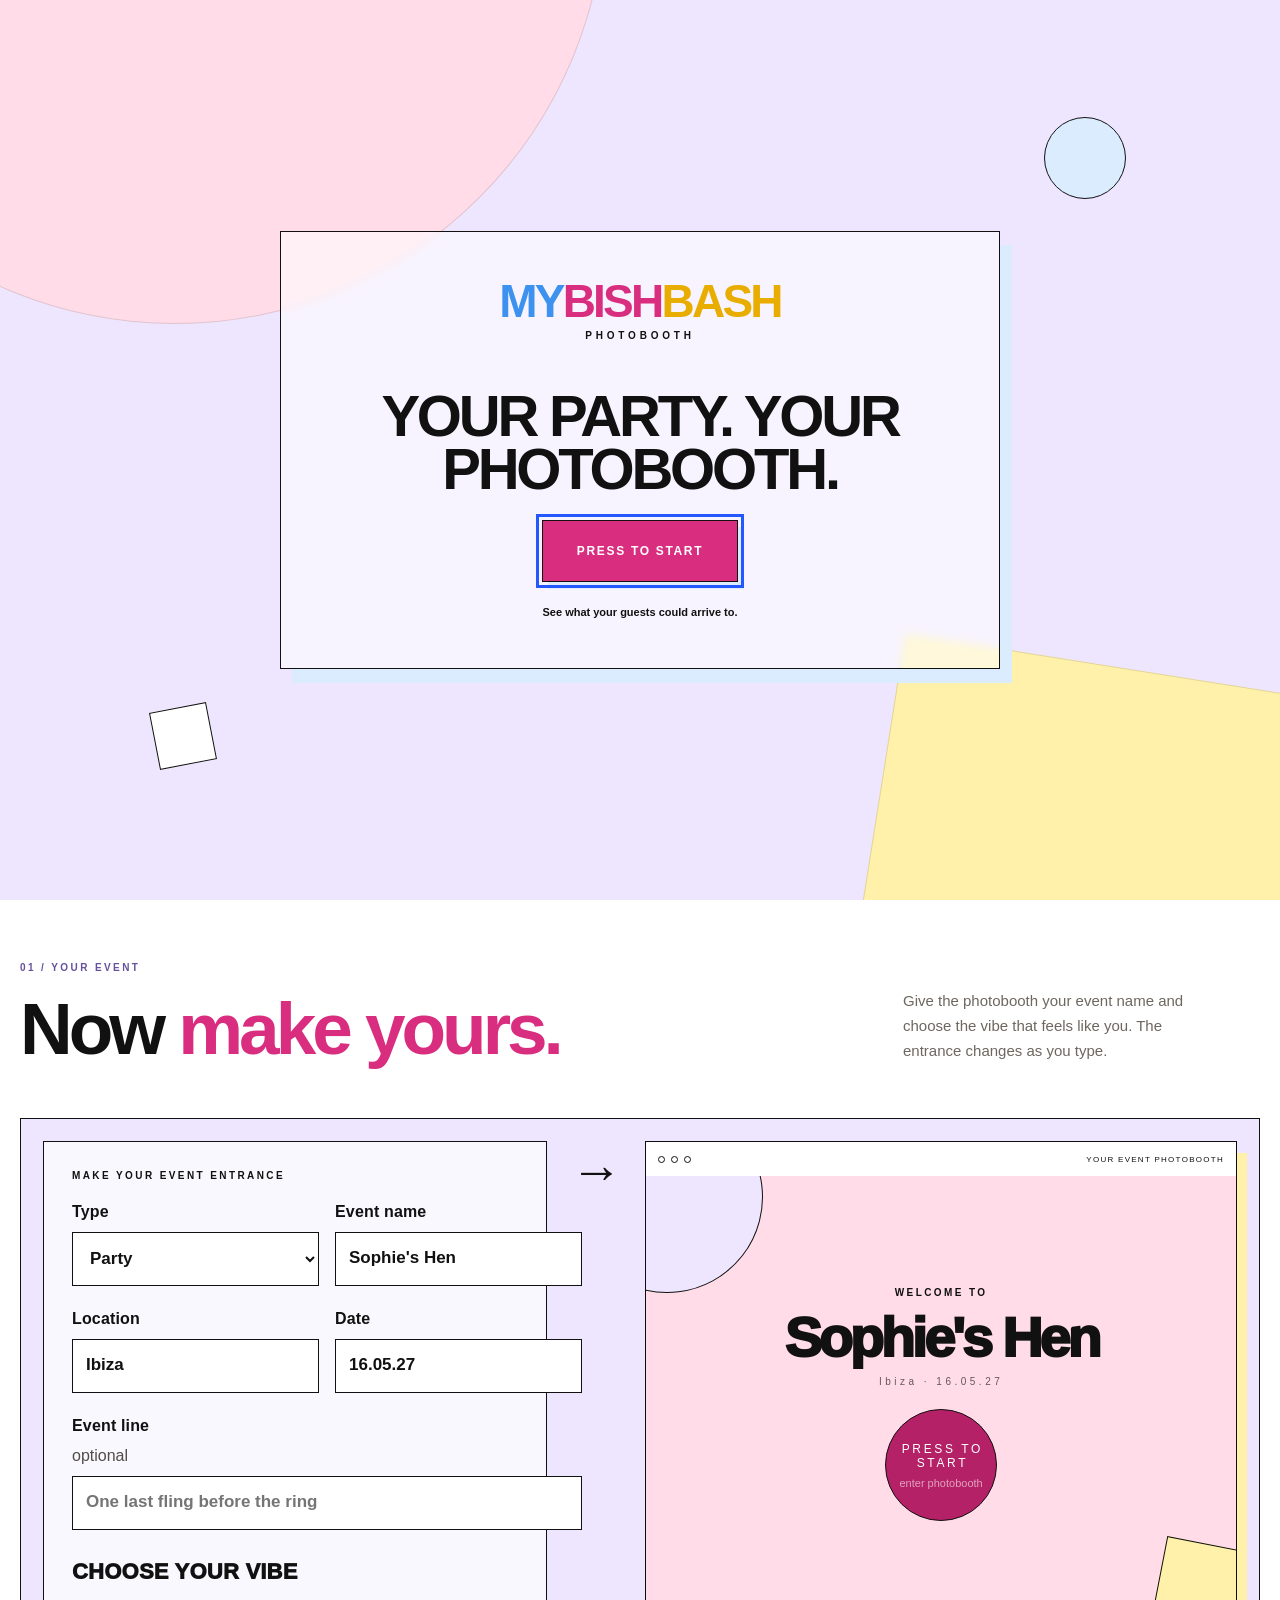
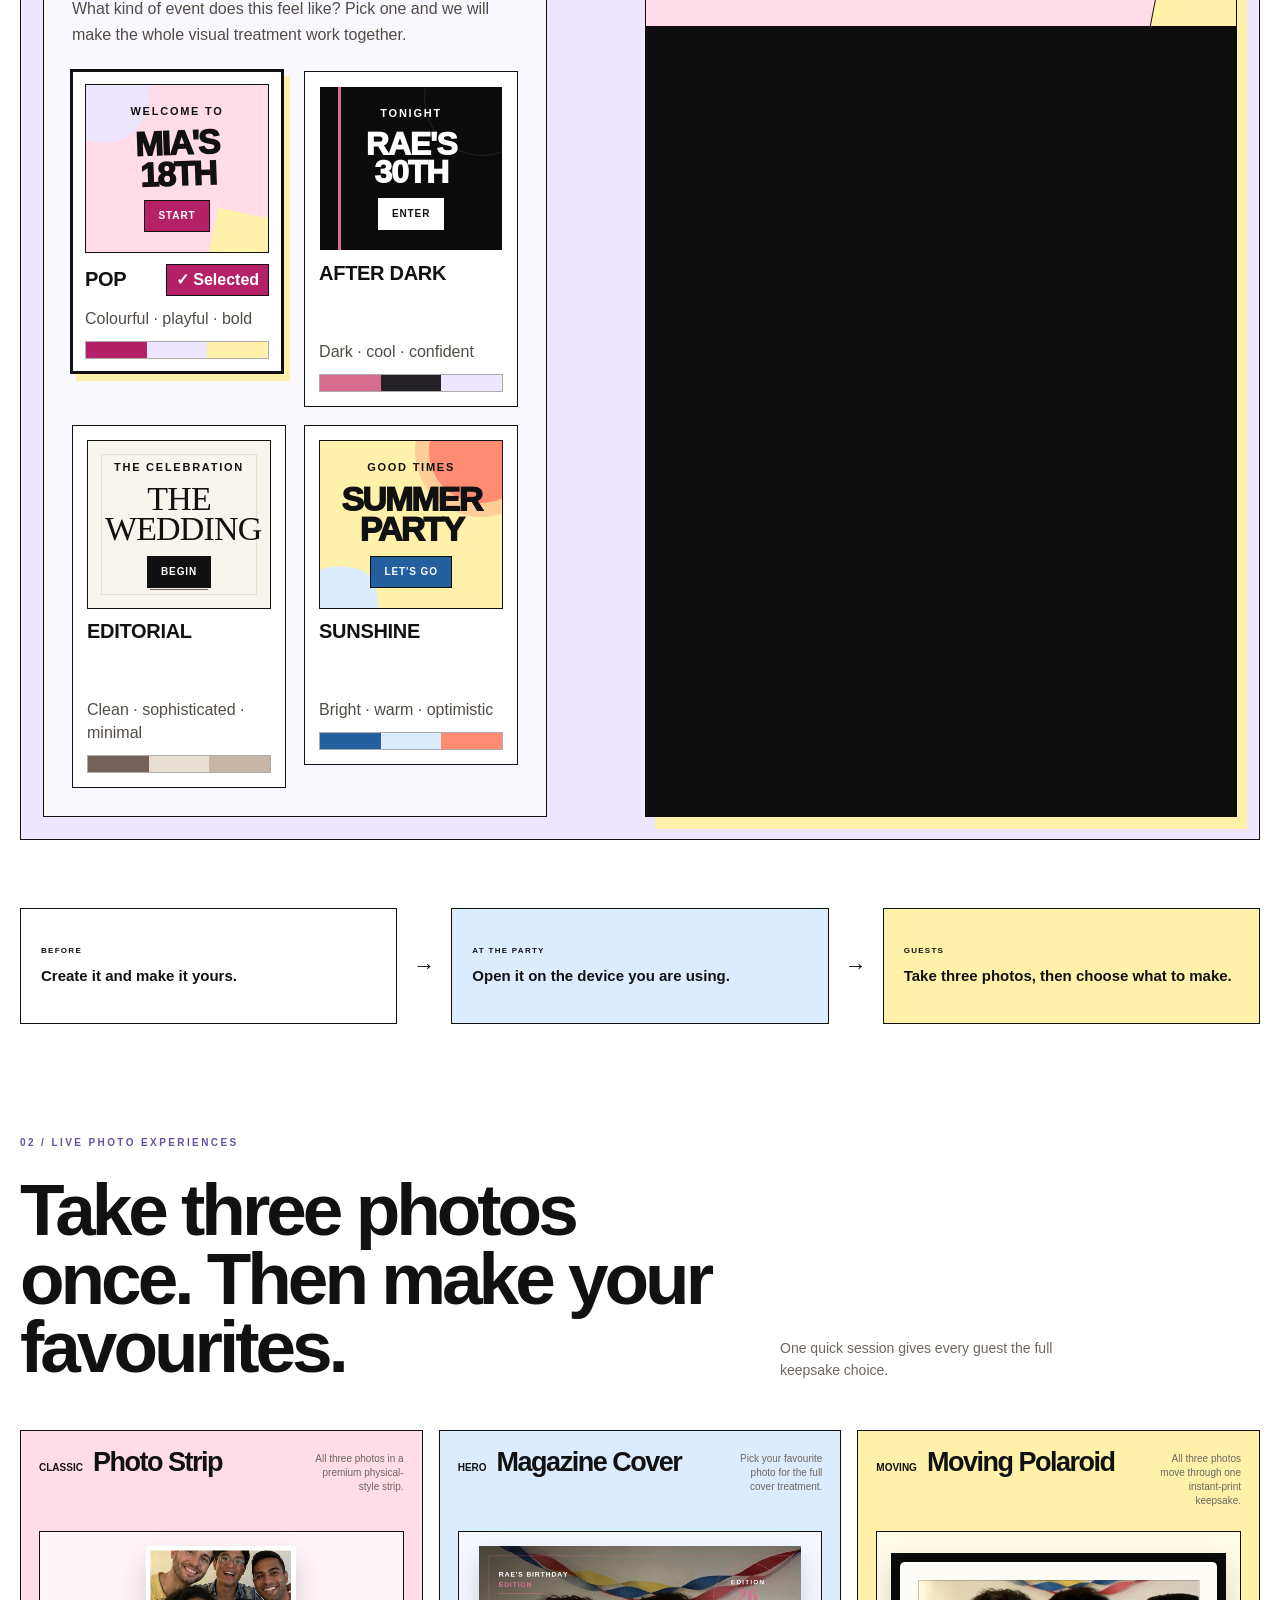
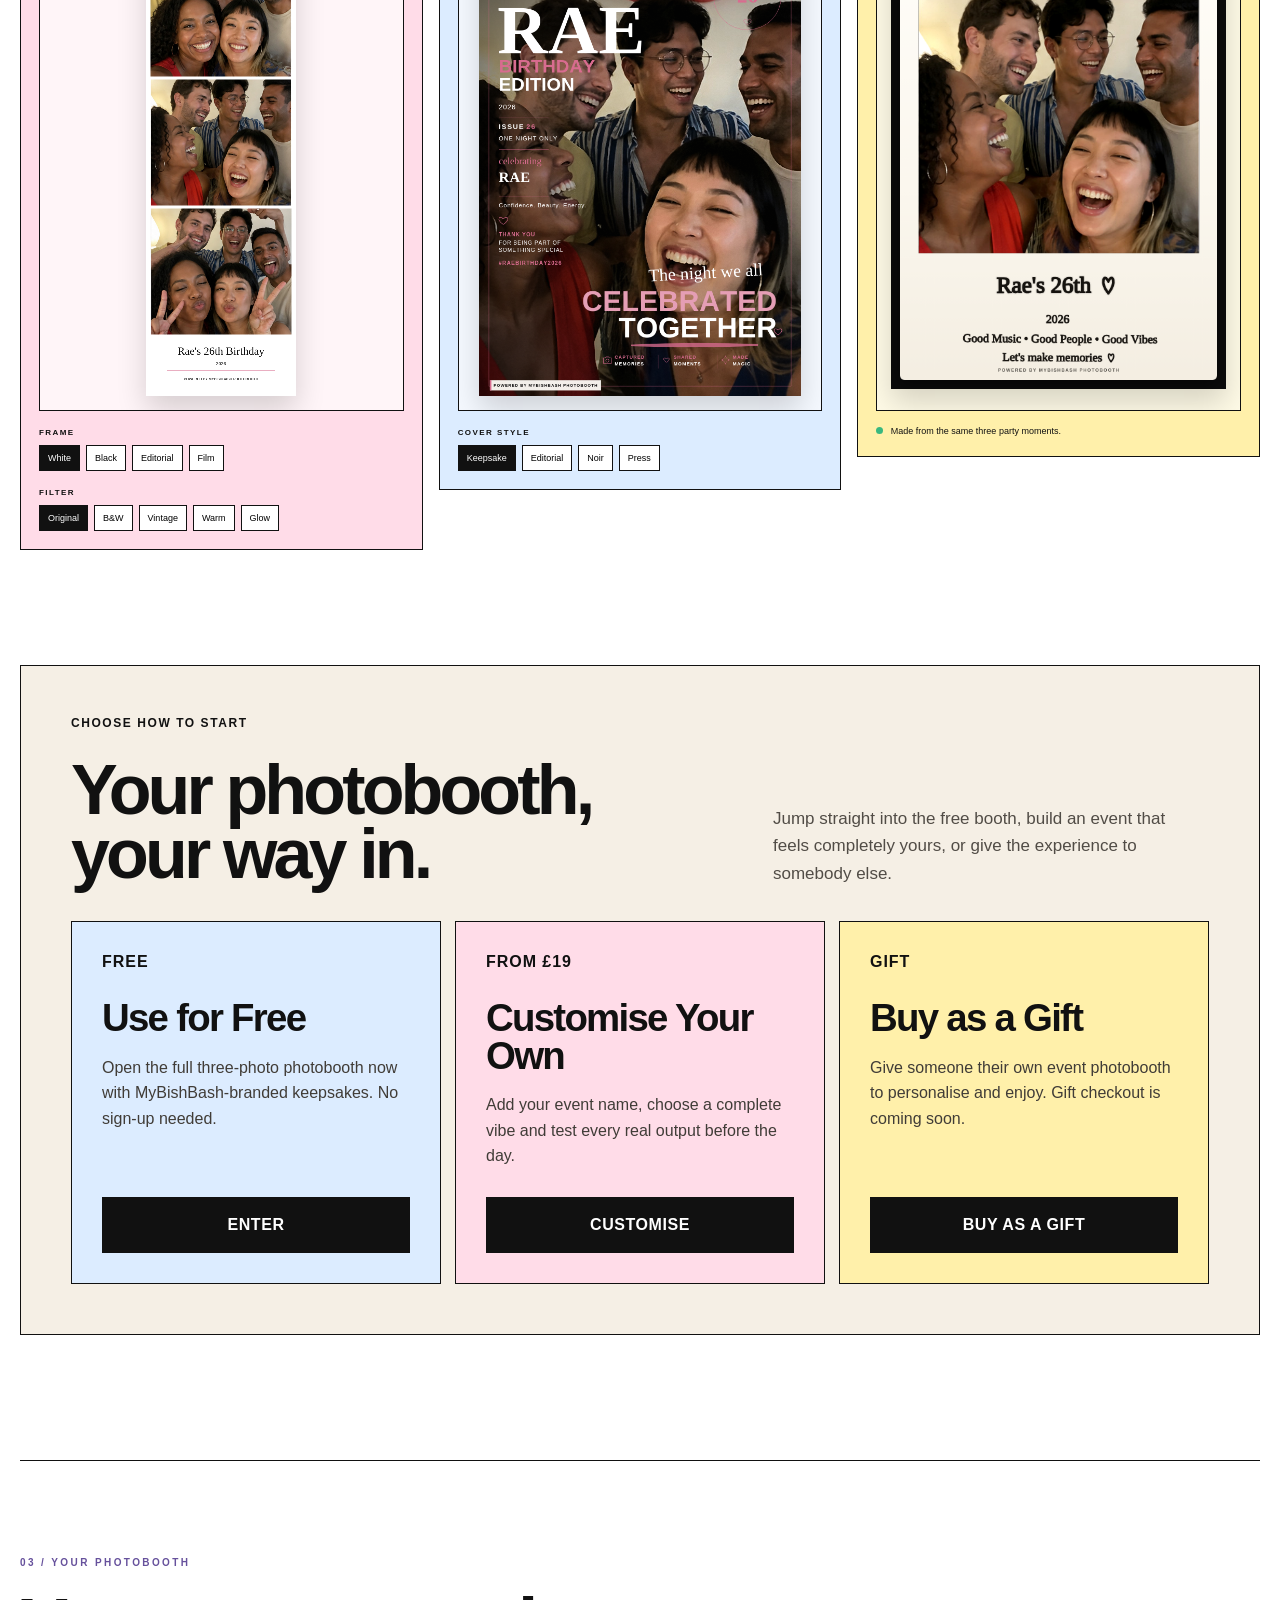
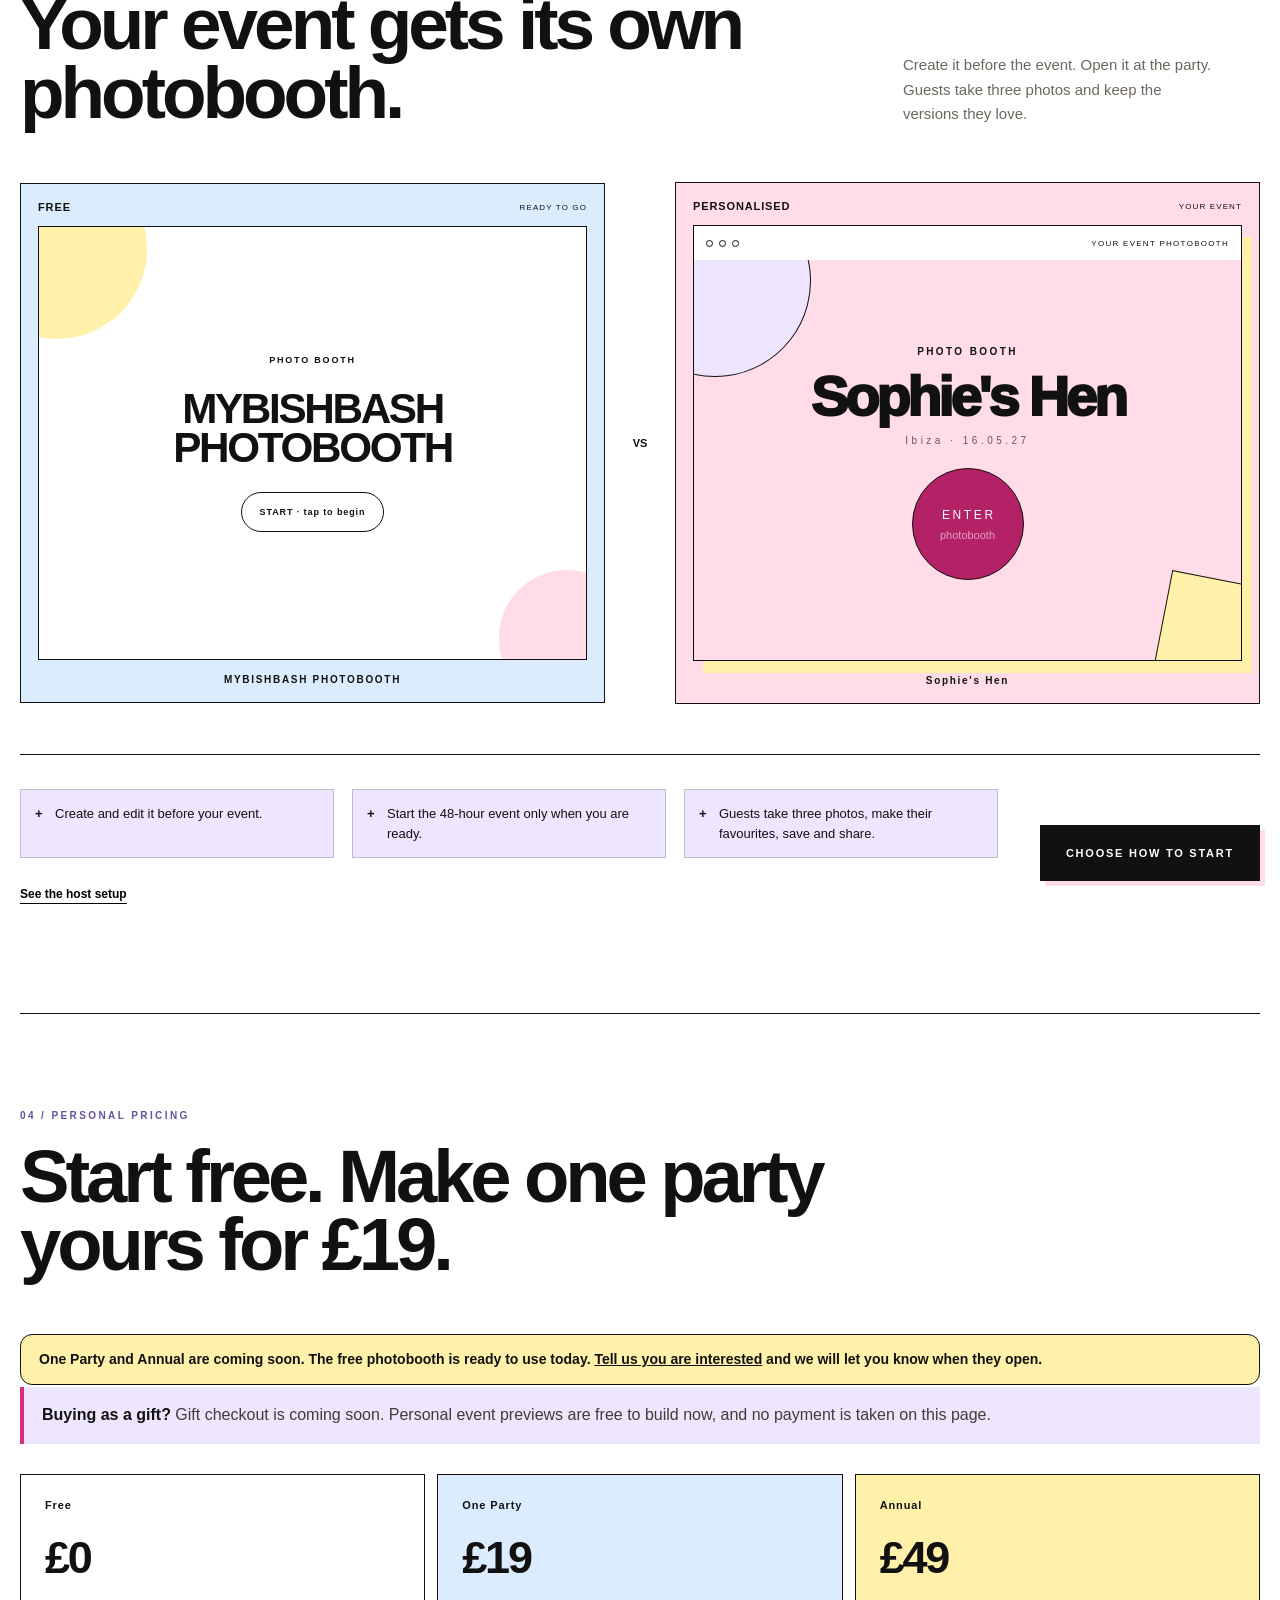
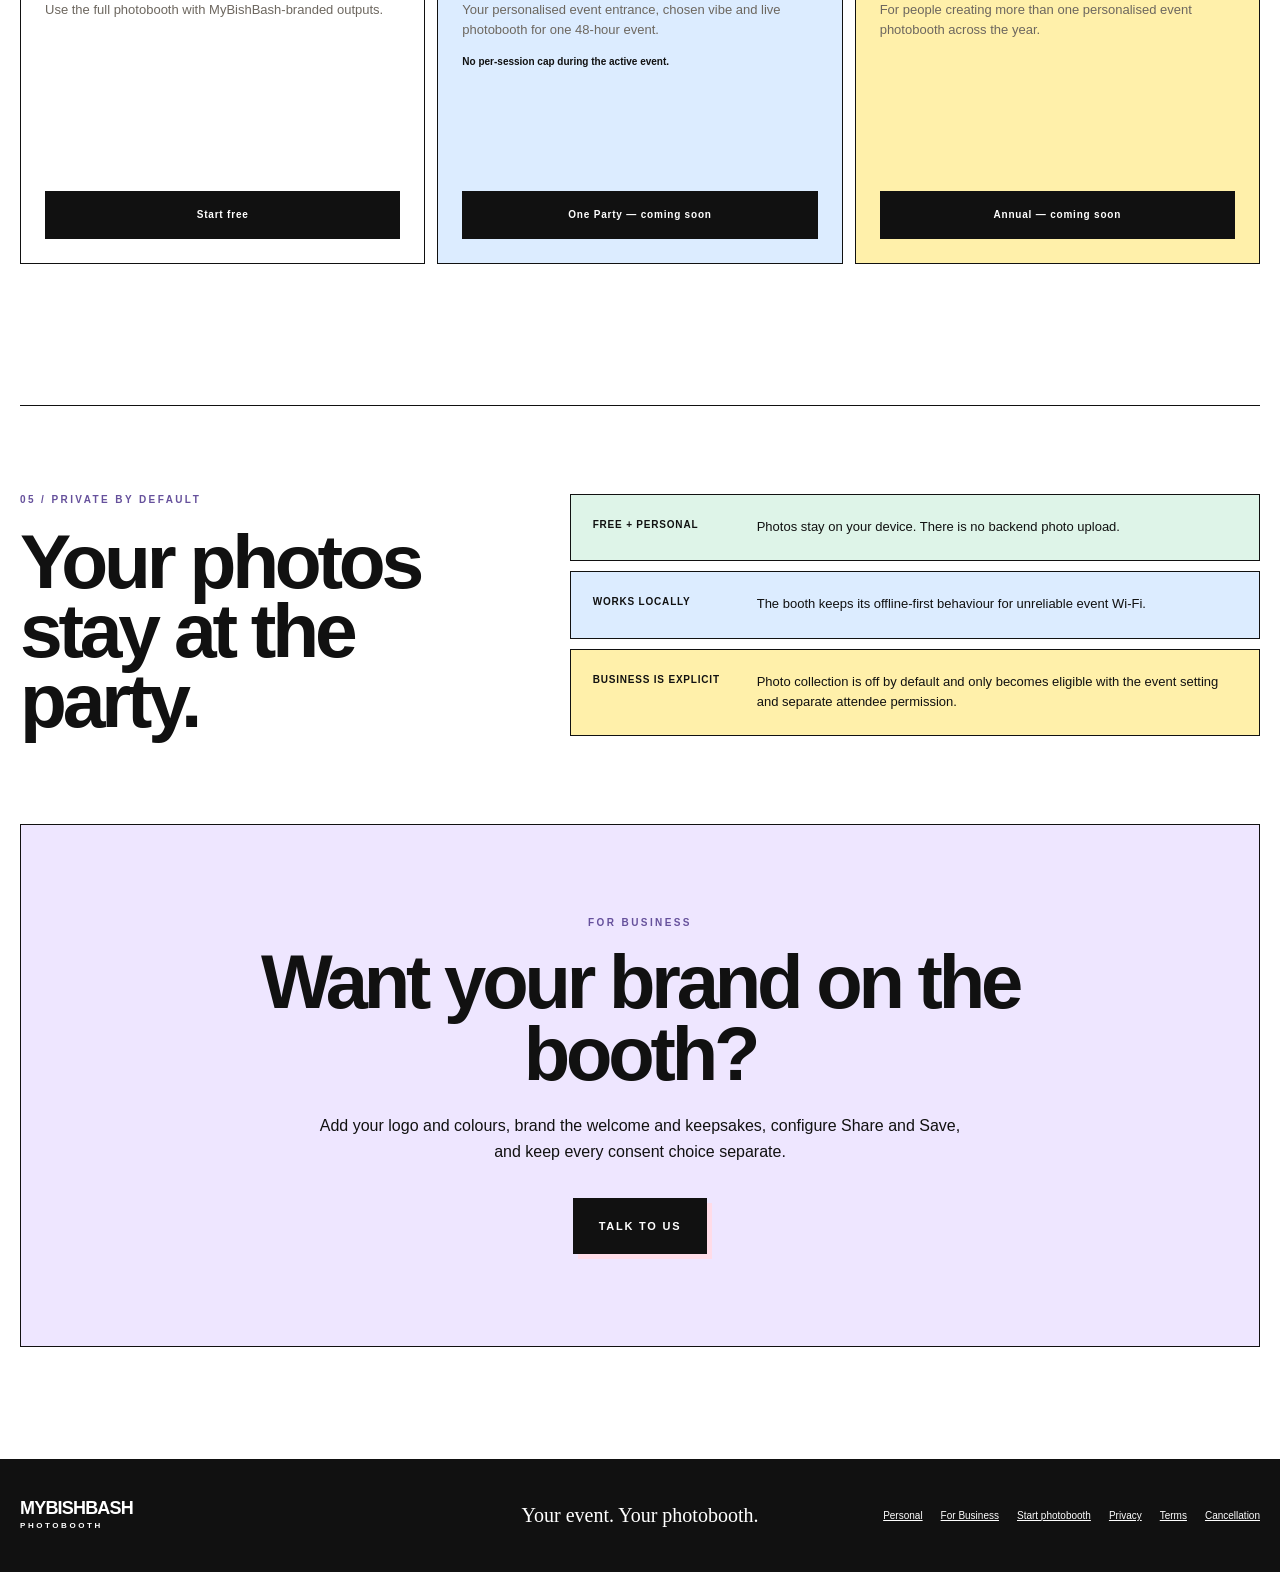
==== commit f3b72037: "Merge branch 'pb-event-model-gaps' PB-22 event-model gaps (c50baae) alongside PB-33 birthday kit (al" ====
--- a/index.html
+++ b/index.html
@@ -105,13 +105,24 @@
         <p class="product-kicker hero-kicker">FOR PERSONAL EVENTS</p>
         <h1 id="heroTitle" aria-label="Your party. Your photobooth.">Your party.<br>Your <span>photobooth.</span></h1>
         <p class="hero-proposition">Create a personalised photobooth for your event, open it at the party, and let guests make and share their favourites.</p>
-        <div class="hero-actions">
-          <button class="product-cta hero-start" data-start-photobooth type="button">
+        <div class="hero-actions" id="heroActions">
+          <!-- PB-19: exactly one of these two groups is shown, decided at boot by
+               whether this device already has a saved booth (updateHeroEntryRoutes
+               in app.js). A returning owner never sees the new-visitor choice. -->
+          <button class="product-cta hero-start" data-start-photobooth type="button" id="heroCreateFreeBtn">
             <svg aria-hidden="true" viewBox="0 0 28 22" focusable="false"><path d="M2 6.5h5l2-3h10l2 3h5v14H2z"></path><circle cx="14" cy="13.5" r="4.5"></circle></svg>
-            <span>START PHOTOBOOTH</span>
+            <span>CREATE MY FREE PHOTOBOOTH</span>
           </button>
-        </div>
-        <p class="trust-line">Free to try · No sign-up · Photos stay on your device</p>
+          <button class="hero-start hero-secondary-btn" type="button" id="heroTryDemoBtn">
+            <span>TRY THE DEMO</span>
+          </button>
+          <button class="product-cta hero-start" type="button" id="heroOpenBoothBtn" hidden>
+            <svg aria-hidden="true" viewBox="0 0 28 22" focusable="false"><path d="M2 6.5h5l2-3h10l2 3h5v14H2z"></path><circle cx="14" cy="13.5" r="4.5"></circle></svg>
+            <span>OPEN MY PHOTOBOOTH</span>
+            <small id="heroOpenBoothIdentity"></small>
+          </button>
+        </div>
+        <p class="trust-line" id="heroTrustLine">Free to try · No sign-up · Photos stay on your device</p>
         <p class="entrance-connection">Your guests could arrive like this. <a href="#makeYours">Now make yours.</a></p>
         <div class="hero-benefits" aria-label="Photobooth benefits">
           <span>Use a suitable phone or tablet</span>
@@ -577,6 +588,13 @@
         <div><input id="welcomePinInput" type="password" inputmode="numeric" autocomplete="one-time-code" pattern="[0-9]{4}" maxlength="4" aria-describedby="welcomePinStatus"><button type="submit">ENTER</button></div>
       </form>
       <p id="welcomePinStatus" role="status" aria-live="polite"></p>
+    </div>
+    <!-- PB-19: shown only while previewing the example event (boothExampleMode).
+         The demo is a look, never a capture — enterGuestBooth() in app.js keeps
+         Start from ever reaching the camera here and reveals this panel instead. -->
+    <div id="welcomeDemoPanel" class="welcome-demo-panel" hidden>
+      <p>This is a live preview — nothing here is saved, and the camera is never used.</p>
+      <button id="welcomeDemoCreateBtn" class="product-cta" type="button">CREATE MY FREE PHOTOBOOTH</button>
     </div>
     <button id="startBtn" class="round-start" type="button">
       <span id="startLabelText">ENTER</span>
--- a/styles.css
+++ b/styles.css
@@ -92,9 +92,14 @@
 .landing-screen .hero-copy h1 span::after{content:"";position:absolute;left:2%;right:1%;bottom:-5px;height:5px;background:var(--party-yellow);border-radius:50%;transform:rotate(-1.5deg);z-index:-1}
 .hero-kicker{display:inline-flex;align-items:center;width:auto;background:var(--party-pink);color:var(--party-raspberry-text)!important;border-radius:999px;padding:8px 13px;letter-spacing:.13em}
 .hero-proposition{font-size:clamp(18px,1.75vw,23px);line-height:1.4;margin:0;max-width:560px}
-.hero-actions{display:flex;align-items:center;margin-top:34px}
+.hero-actions{display:flex;align-items:center;gap:14px;flex-wrap:wrap;margin-top:34px}
 .landing-screen .hero-start{min-height:62px;gap:13px;background:var(--party-raspberry);border-color:var(--party-raspberry);box-shadow:6px 6px 0 var(--party-blue);font-size:12px;padding:0 28px}
 .hero-start svg{width:26px;height:21px;fill:none;stroke:currentColor;stroke-width:1.8;stroke-linejoin:round;flex:0 0 auto}
+/* PB-19: the secondary "try the demo" action must read as lighter-weight
+   than the primary create/open action, using the same hero-start sizing. */
+.landing-screen .hero-start.hero-secondary-btn{background:transparent;color:var(--ink);border:1px solid var(--ink);box-shadow:none}
+#heroOpenBoothBtn{flex-direction:column;gap:2px;padding-top:9px;padding-bottom:9px}
+#heroOpenBoothBtn small{font-size:9px;letter-spacing:.1em;opacity:.8;text-transform:none}
 .trust-line{font-size:11px;line-height:1.5;letter-spacing:.025em;margin:18px 0 0;color:var(--muted)}
 .hero-benefits{display:grid;grid-template-columns:repeat(2,minmax(0,1fr));gap:9px 16px;margin-top:23px;max-width:480px}
 .hero-benefits span{position:relative;padding-left:18px;font-size:10px;line-height:1.35;font-weight:750}
@@ -455,7 +460,7 @@
 @media(max-width:650px){
   :root{--page:calc(100vw - 24px)}
   .site-nav{width:calc(100vw - 24px)}.wordmark span{font-size:15px}.nav-start{min-width:72px;padding:0 12px}.audience-nav{font-size:11px}
-  .hero-section{padding-top:94px;padding-bottom:58px}.landing-screen .hero-copy h1{font-size:48px;line-height:.95;margin-top:15px}.hero-proposition{font-size:17px}.hero-actions{align-items:stretch;margin-top:28px}.landing-screen .product-cta{width:100%}.hero-benefits{gap:8px 11px;margin-top:20px}.hero-benefits span{font-size:9px;padding-left:16px}.product-link{text-align:left}.hero-collage{min-height:455px;width:100%;margin-top:12px}.hero-output-strip{left:2%;top:11%;width:28%;max-height:76%}.hero-output-magazine{left:21%;top:2%;width:55%;max-height:86%}.hero-output-polaroid{right:-1%;top:31%;width:47%;max-height:61%}.collage-pink{left:0;top:17%;width:47%;height:63%}.collage-blue{right:0;top:2%;width:51%}.collage-yellow{right:6%;bottom:5%;width:46%;height:28%}.collage-badge{right:0;top:17%;width:74px;height:74px;font-size:7px;box-shadow:3px 4px 0 #fff,4px 5px 0 var(--ink)}.collage-heart{font-size:32px}.collage-star{font-size:28px}.collage-rays{font-size:15px}.landing-screen .booth-browser{box-shadow:8px 9px 0 var(--party-yellow)}.landing-screen .booth-example{min-height:370px}.landing-screen .booth-example h3{font-size:40px}.free-welcome-demo{min-height:370px}.input-story{padding:14px}.demo-inputs{gap:4px}.output-demo-grid{grid-template-columns:1fr}.polaroid-demo-card{grid-column:auto}.demo-canvas-stage,.polaroid-demo-card .demo-canvas-stage{height:440px}.personal-proof ul{grid-template-columns:1fr}.personal-proof .product-cta{width:100%;justify-self:stretch}.pricing-grid{grid-template-columns:1fr}.price-card{min-height:310px}.privacy-points p{grid-template-columns:1fr;gap:9px}.business-teaser{padding:70px 18px;margin-bottom:80px}.site-footer{grid-template-columns:1fr;gap:28px}.site-footer nav{justify-self:start;flex-wrap:wrap}.business-hero h2{font-size:56px}.business-audience-list{padding:28px;min-height:360px}.brand-lab,.activation-builder{padding-left:12px;padding-right:12px}.brand-colours{grid-template-columns:1fr}.activation-grid{gap:10px}.config-panel,.guest-form-preview{padding:20px}.privacy-flow{grid-template-columns:1fr}.privacy-flow i{height:18px;width:1px;margin:0 auto}.privacy-flow div,.privacy-flow div:nth-of-type(3),.privacy-flow div:nth-of-type(4){grid-column:1}.privacy-flow i:nth-of-type(2){display:block}.privacy-flow i:nth-of-type(3){grid-column:1}.review-screen{padding:0}.preview-column{background:#eee8df;padding-top:6px}#mainCanvas,.polaroid-video{max-height:46svh;max-width:96vw}.review-panel{border-left:0;border-right:0;border-bottom:0}.mag-style-grid{grid-template-columns:1fr 1fr}.camera-top{padding-left:18px;padding-right:18px}.prompt-text{white-space:normal;width:90%}
+  .hero-section{padding-top:94px;padding-bottom:58px}.landing-screen .hero-copy h1{font-size:48px;line-height:.95;margin-top:15px}.hero-proposition{font-size:17px}.hero-actions{align-items:stretch;margin-top:28px}.landing-screen .product-cta{width:100%}.landing-screen .hero-secondary-btn{width:100%}.hero-benefits{gap:8px 11px;margin-top:20px}.hero-benefits span{font-size:9px;padding-left:16px}.product-link{text-align:left}.hero-collage{min-height:455px;width:100%;margin-top:12px}.hero-output-strip{left:2%;top:11%;width:28%;max-height:76%}.hero-output-magazine{left:21%;top:2%;width:55%;max-height:86%}.hero-output-polaroid{right:-1%;top:31%;width:47%;max-height:61%}.collage-pink{left:0;top:17%;width:47%;height:63%}.collage-blue{right:0;top:2%;width:51%}.collage-yellow{right:6%;bottom:5%;width:46%;height:28%}.collage-badge{right:0;top:17%;width:74px;height:74px;font-size:7px;box-shadow:3px 4px 0 #fff,4px 5px 0 var(--ink)}.collage-heart{font-size:32px}.collage-star{font-size:28px}.collage-rays{font-size:15px}.landing-screen .booth-browser{box-shadow:8px 9px 0 var(--party-yellow)}.landing-screen .booth-example{min-height:370px}.landing-screen .booth-example h3{font-size:40px}.free-welcome-demo{min-height:370px}.input-story{padding:14px}.demo-inputs{gap:4px}.output-demo-grid{grid-template-columns:1fr}.polaroid-demo-card{grid-column:auto}.demo-canvas-stage,.polaroid-demo-card .demo-canvas-stage{height:440px}.personal-proof ul{grid-template-columns:1fr}.personal-proof .product-cta{width:100%;justify-self:stretch}.pricing-grid{grid-template-columns:1fr}.price-card{min-height:310px}.privacy-points p{grid-template-columns:1fr;gap:9px}.business-teaser{padding:70px 18px;margin-bottom:80px}.site-footer{grid-template-columns:1fr;gap:28px}.site-footer nav{justify-self:start;flex-wrap:wrap}.business-hero h2{font-size:56px}.business-audience-list{padding:28px;min-height:360px}.brand-lab,.activation-builder{padding-left:12px;padding-right:12px}.brand-colours{grid-template-columns:1fr}.activation-grid{gap:10px}.config-panel,.guest-form-preview{padding:20px}.privacy-flow{grid-template-columns:1fr}.privacy-flow i{height:18px;width:1px;margin:0 auto}.privacy-flow div,.privacy-flow div:nth-of-type(3),.privacy-flow div:nth-of-type(4){grid-column:1}.privacy-flow i:nth-of-type(2){display:block}.privacy-flow i:nth-of-type(3){grid-column:1}.settings-screen{padding:0}.settings-shell{width:100%;min-height:100svh;margin:0;padding:18px 14px}.settings-head h2{font-size:39px}.setup-progress{position:sticky;top:0;z-index:10;background:var(--paper)}.setup-progress button{min-height:46px}.admin-preview{padding:12px}#adminPreviewCanvas{max-height:46svh}.setup-step h3{font-size:31px}.final-setup-actions{grid-template-columns:1fr}.final-setup-actions .text-action{grid-column:auto}.event-gallery{grid-template-columns:1fr 1fr}.review-screen{padding:0}.preview-column{background:#eee8df;padding-top:6px}#mainCanvas,.polaroid-video{max-height:46svh;max-width:96vw}.review-panel{border-left:0;border-right:0;border-bottom:0}.mag-style-grid{grid-template-columns:1fr 1fr}.camera-top{padding-left:18px;padding-right:18px}.prompt-text{white-space:normal;width:90%}
   .restore-form>div{grid-template-columns:1fr}.restore-form button{min-height:44px}
 }
 
@@ -547,6 +552,7 @@
 .welcome-screen.guest-mode .host-only{display:none!important}.welcome-screen.host-mode #startBtn,.welcome-screen.host-mode .welcome-pin-panel{display:none!important}
 .host-event-controls{max-width:570px;margin:24px auto 0;padding:19px;border:1px solid var(--event-border);background:var(--event-surface);background:color-mix(in srgb,var(--event-surface) 88%,var(--event-ink));color:var(--event-ink)}.host-event-controls>p:first-child{font-size:14px;letter-spacing:.08em;font-weight:900;margin:0 0 8px}.host-event-controls>p:nth-child(2){font-size:16px;line-height:1.55;margin:0}.host-event-controls>div{display:grid;grid-template-columns:1fr 1fr;gap:9px;margin-top:15px}.host-event-controls button{min-height:48px;border-color:var(--event-border);background:var(--event-button);color:var(--event-button-ink)}
 .welcome-pin-panel{width:min(420px,92vw);margin:0 auto 24px;padding:19px;border:1px solid var(--event-border);background:var(--event-surface);background:color-mix(in srgb,var(--event-surface) 88%,var(--event-ink));color:var(--event-ink)}.welcome-pin-panel>p{font-size:16px;line-height:1.5;margin:0 0 14px}.welcome-pin-panel form>label{display:block;font-size:16px;letter-spacing:.02em;font-weight:900;text-align:left}.welcome-pin-panel form>div{display:grid;grid-template-columns:1fr auto;margin-top:8px}.welcome-pin-panel input{min-height:52px;min-width:0;border:1px solid var(--event-border);background:#fff;color:#111;padding:0 13px;font-size:20px;letter-spacing:.32em;text-align:center}.welcome-pin-panel button{border:1px solid var(--event-border);background:var(--event-button);color:var(--event-button-ink);padding:0 18px;font-size:16px;font-weight:900}.welcome-pin-panel #welcomePinStatus{min-height:20px;margin:9px 0 0;font-size:16px;color:var(--event-ink)}
+.welcome-demo-panel{width:min(420px,92vw);margin:0 auto 24px;padding:19px;border:1px solid var(--event-border);background:var(--event-surface);background:color-mix(in srgb,var(--event-surface) 88%,var(--event-ink));color:var(--event-ink)}.welcome-demo-panel>p{font-size:16px;line-height:1.5;margin:0 0 14px}.welcome-demo-panel button{min-height:48px;padding:0 18px}
 
 /* One Event Home structure, four intentionally different treatments. Theme
    colour values still come only from EventConfig; these selectors interpret
